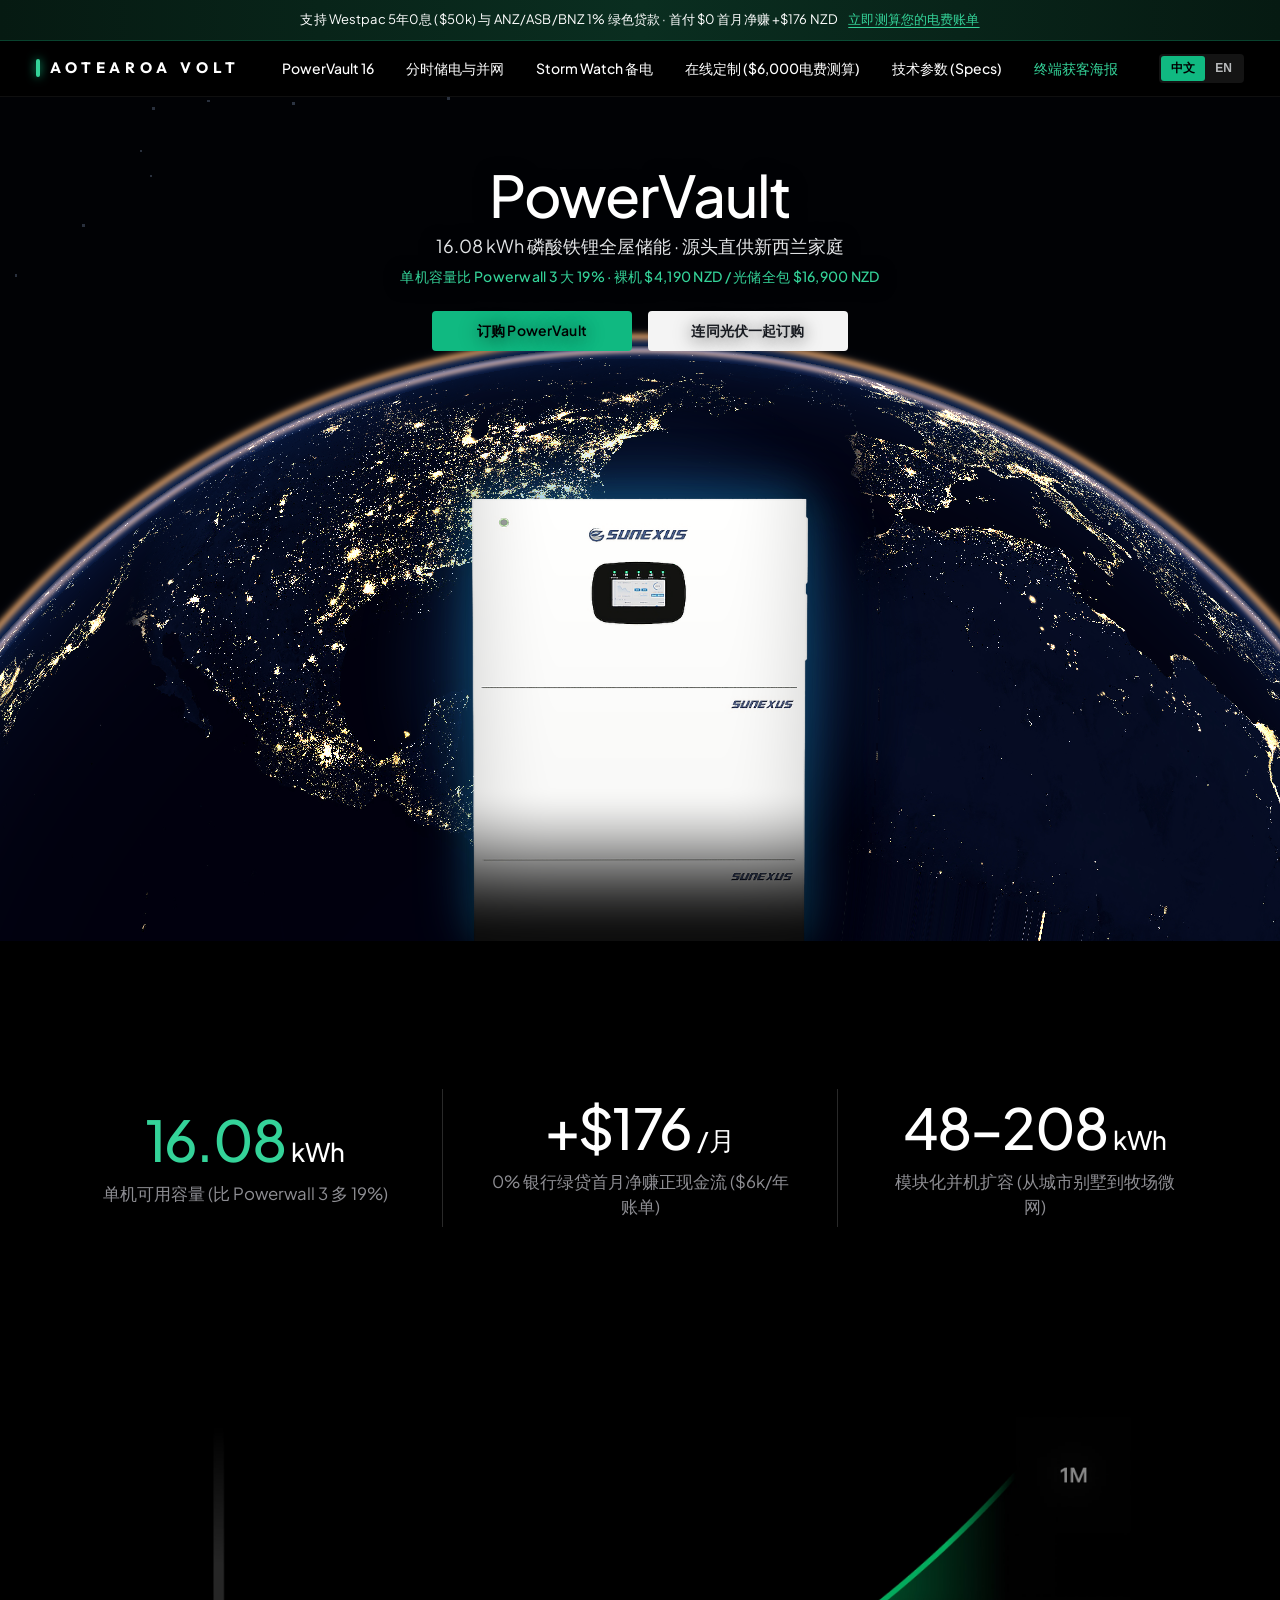
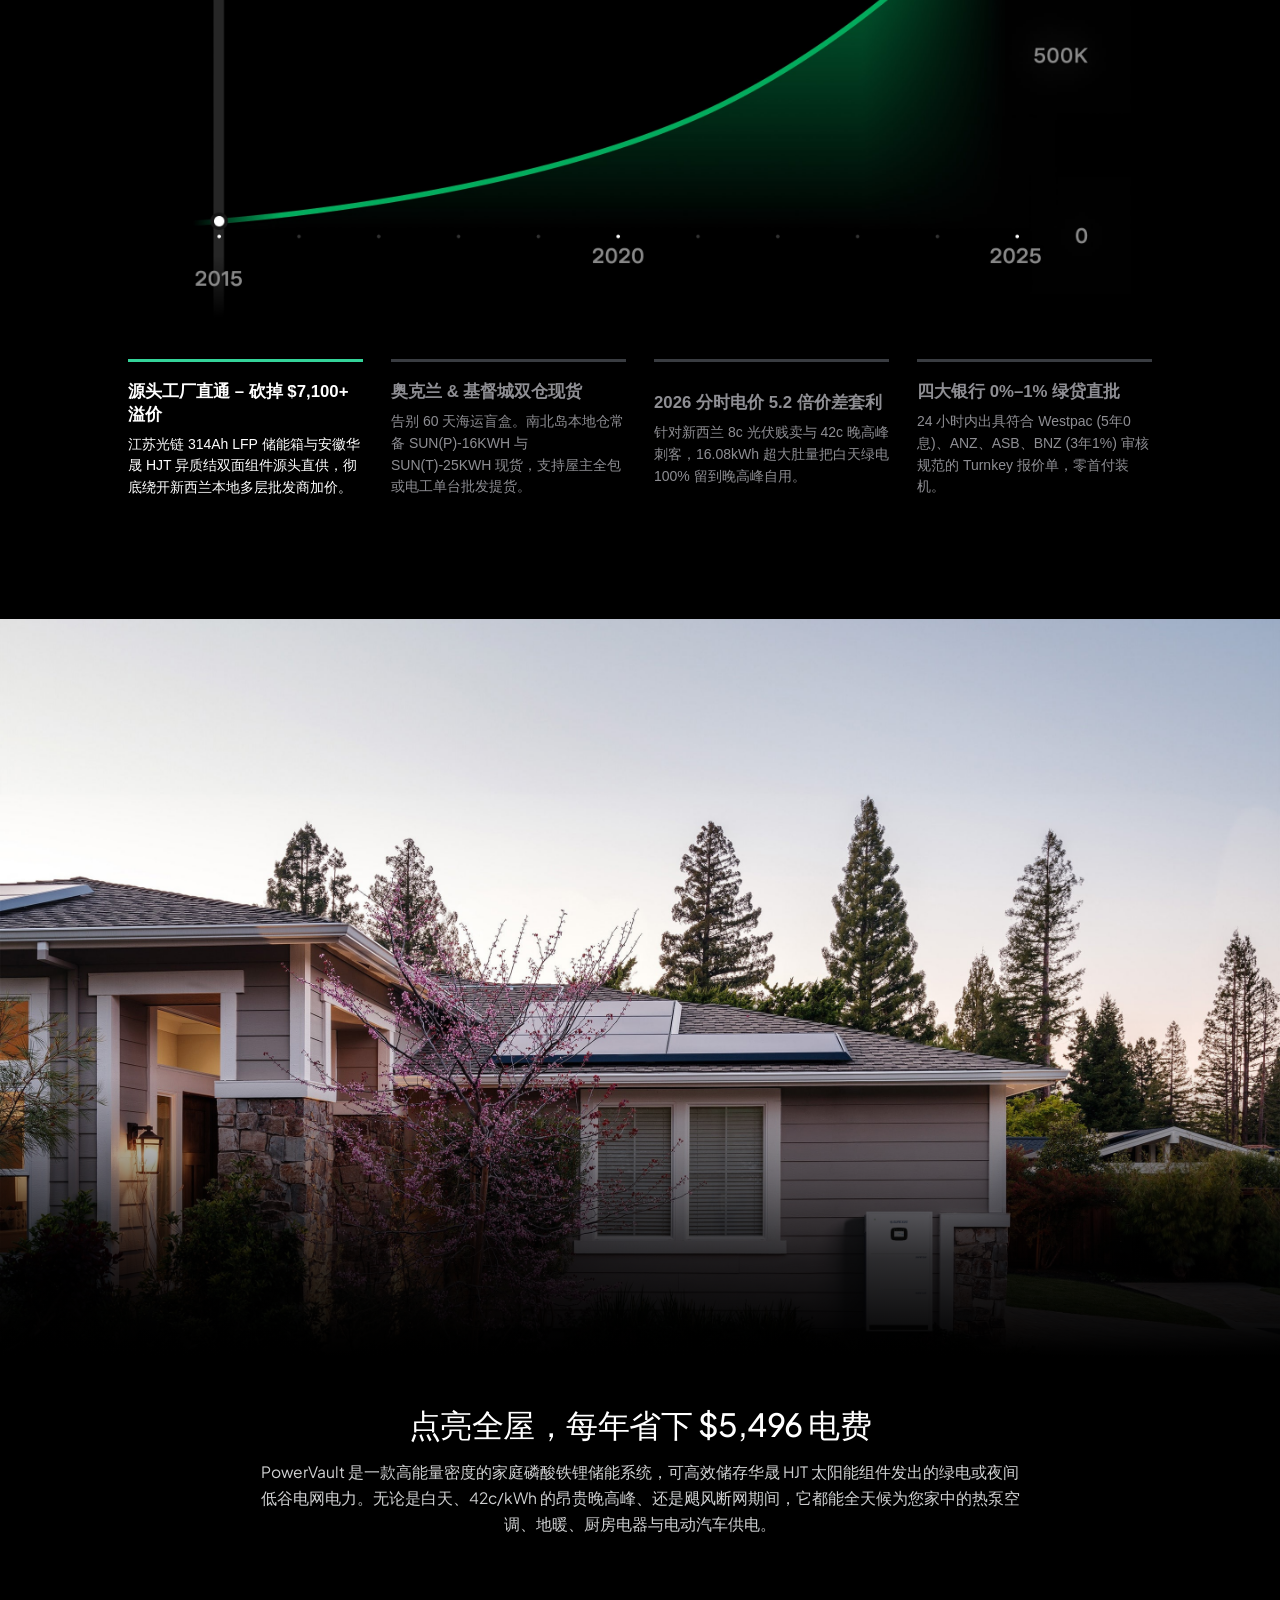
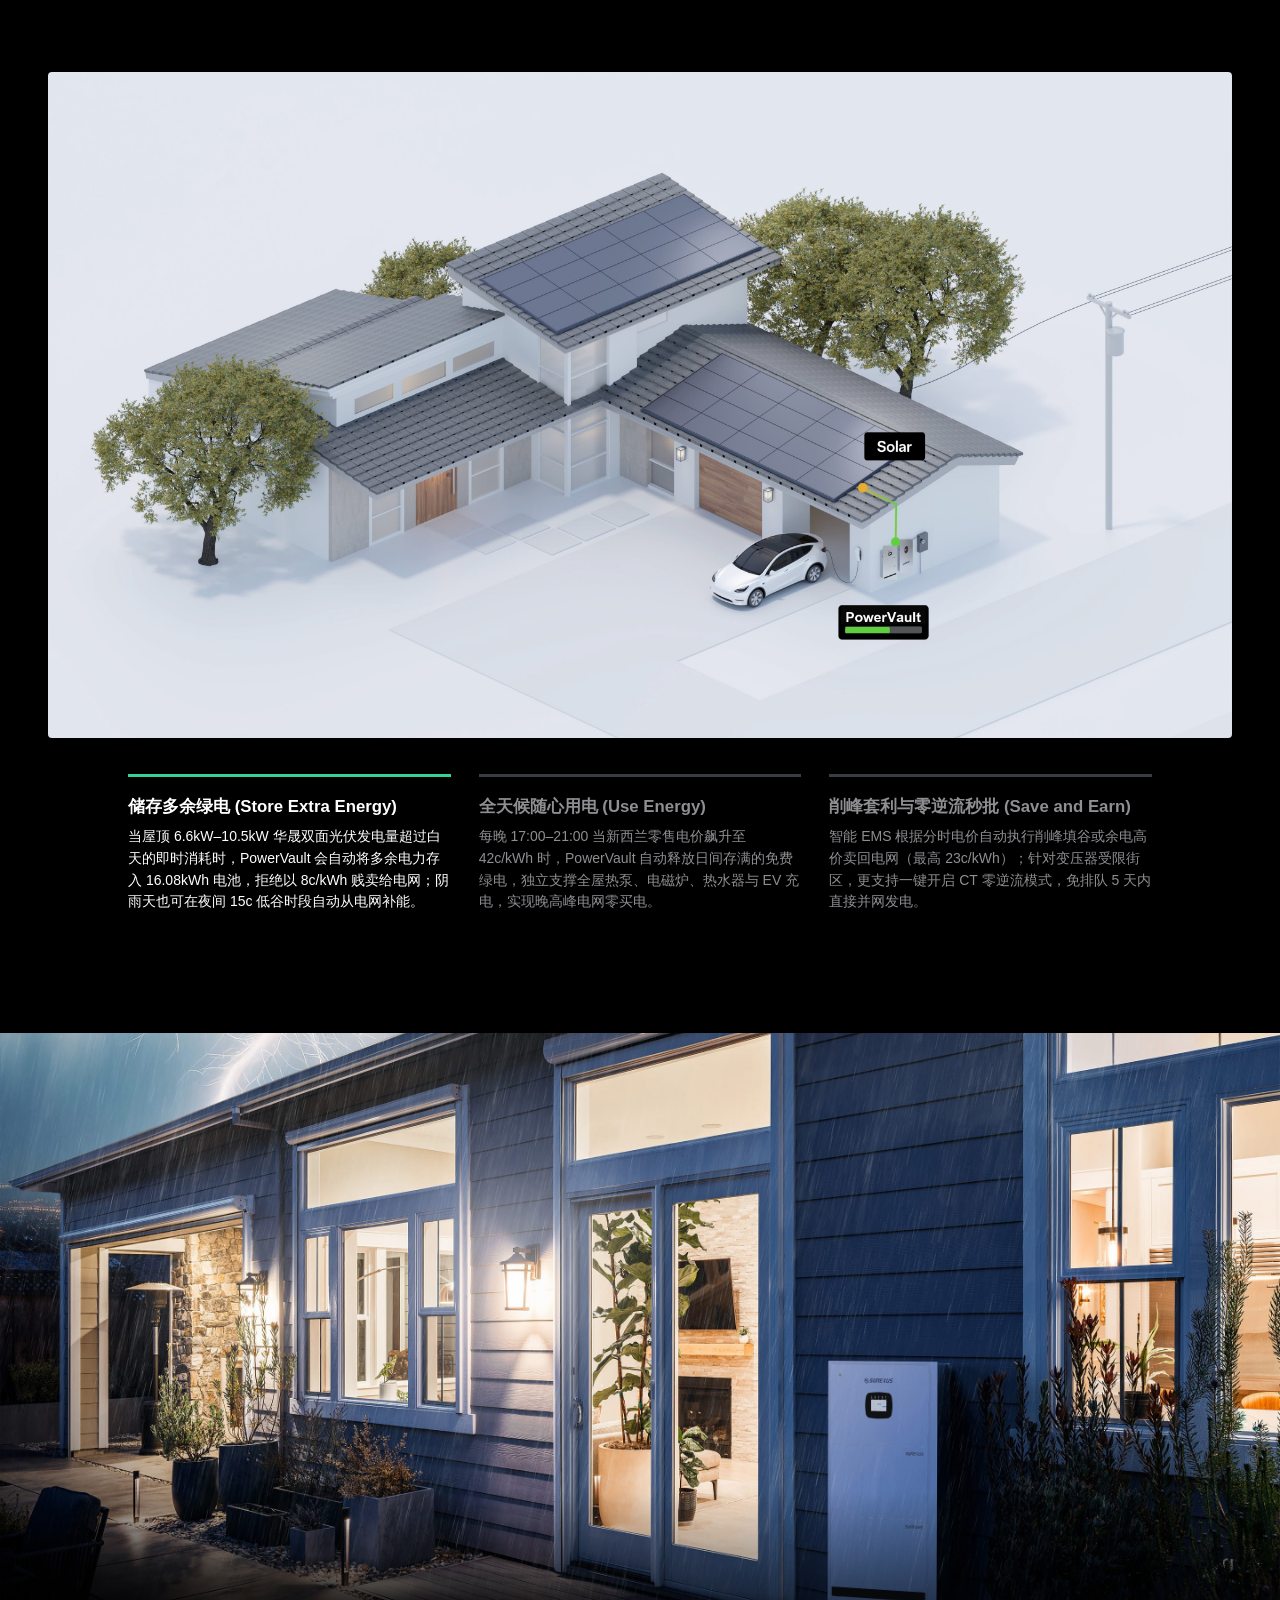
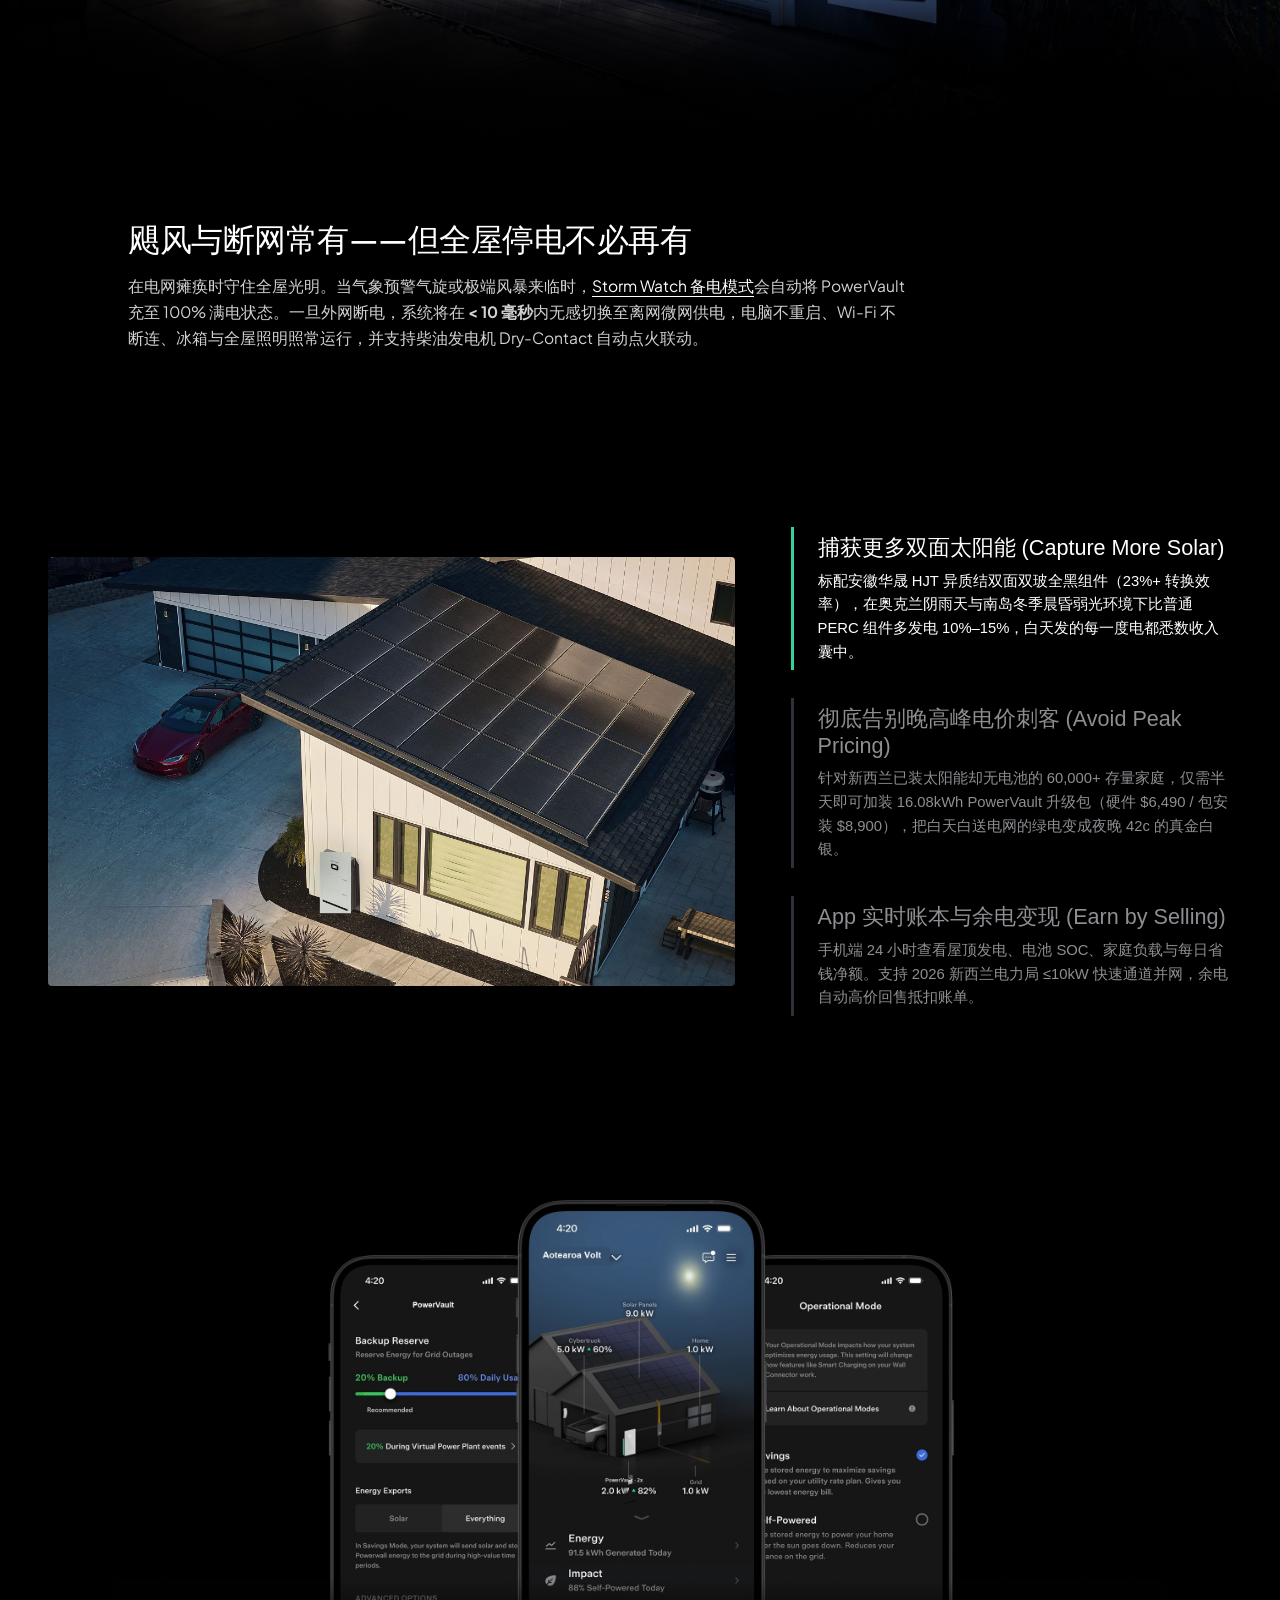
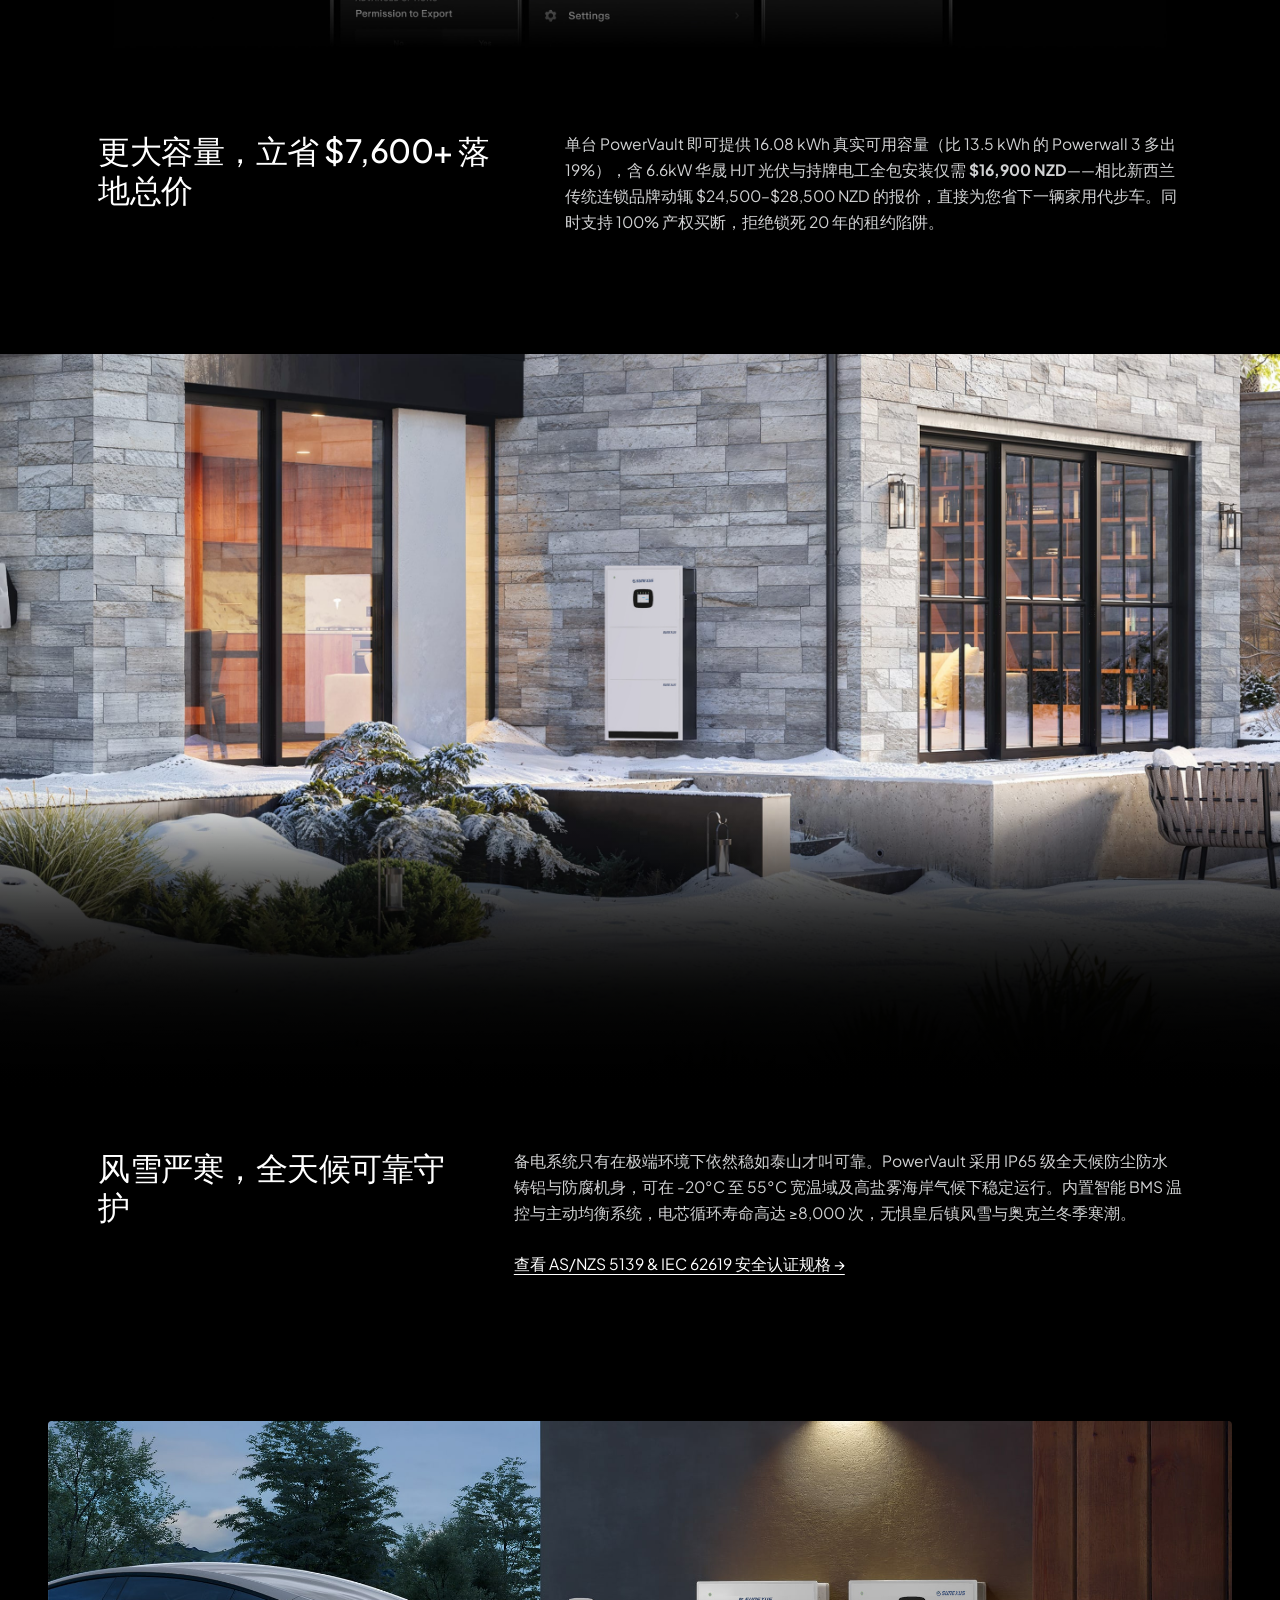
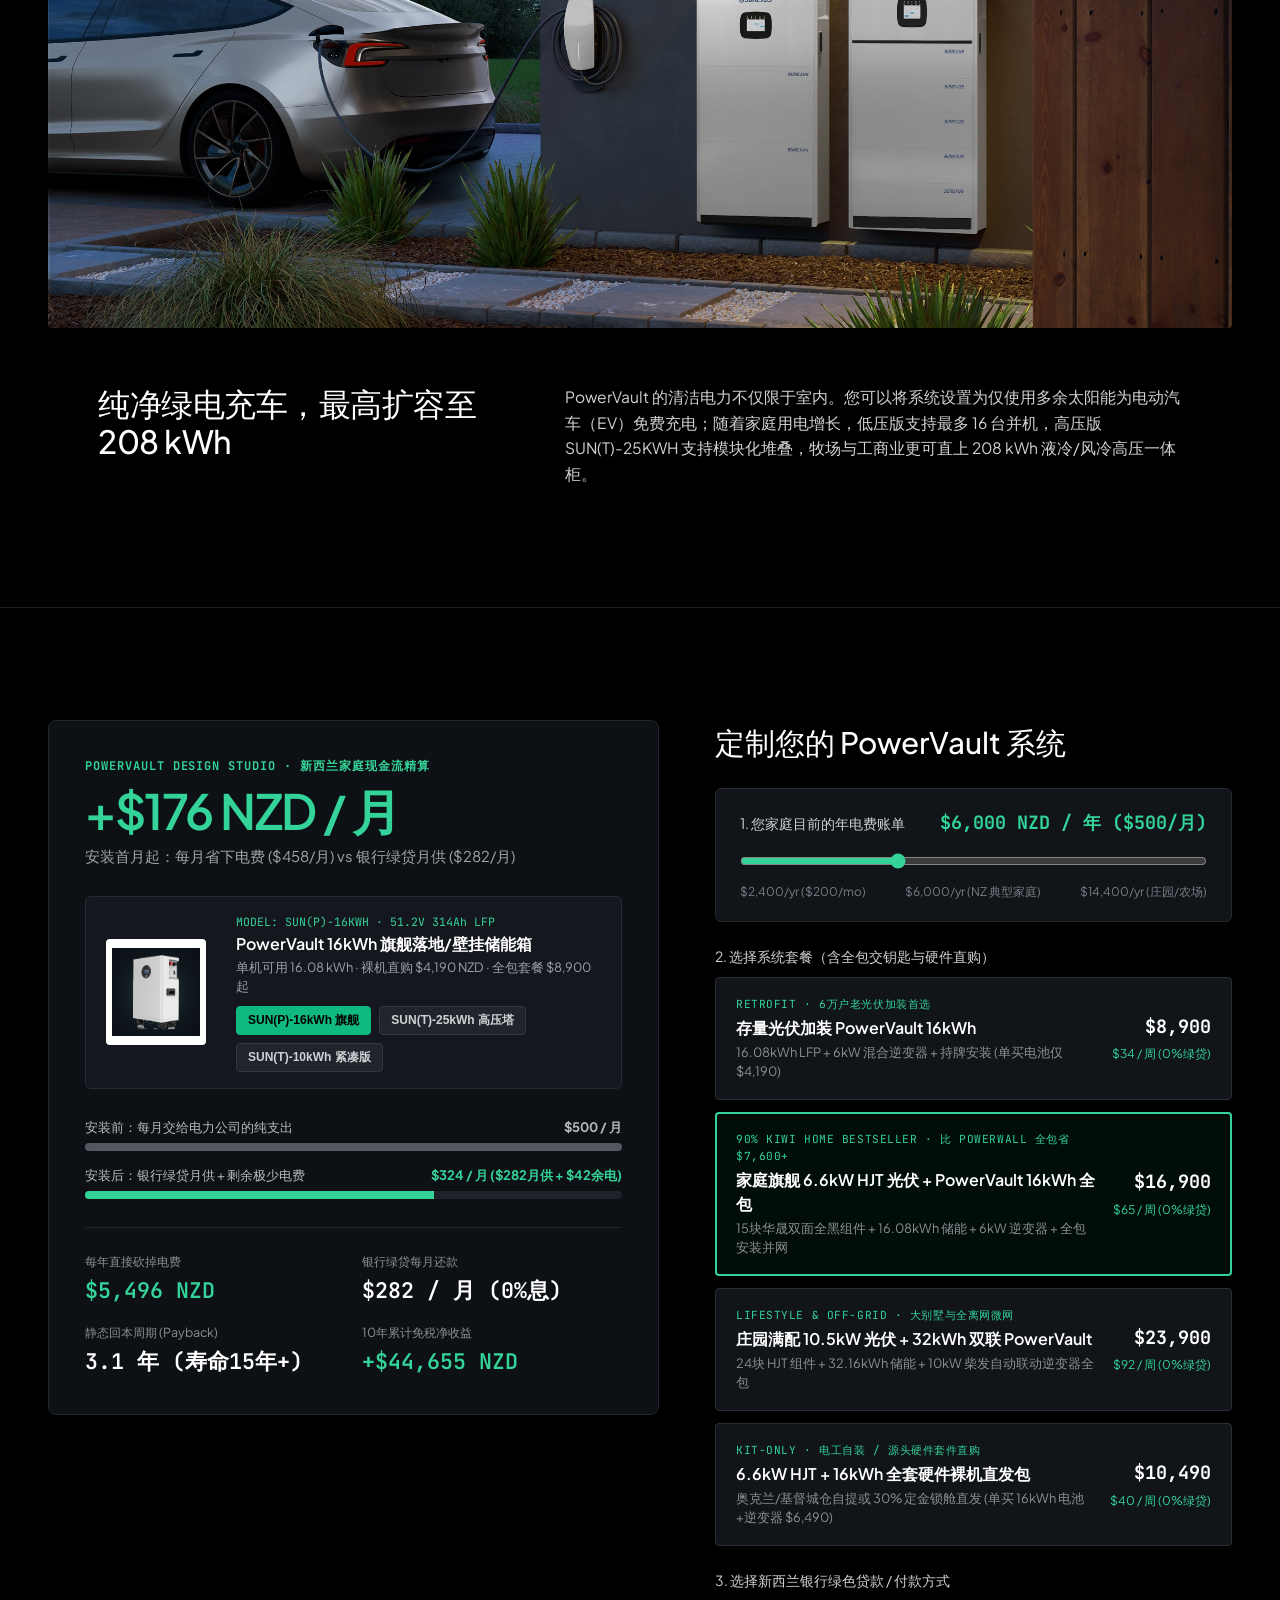
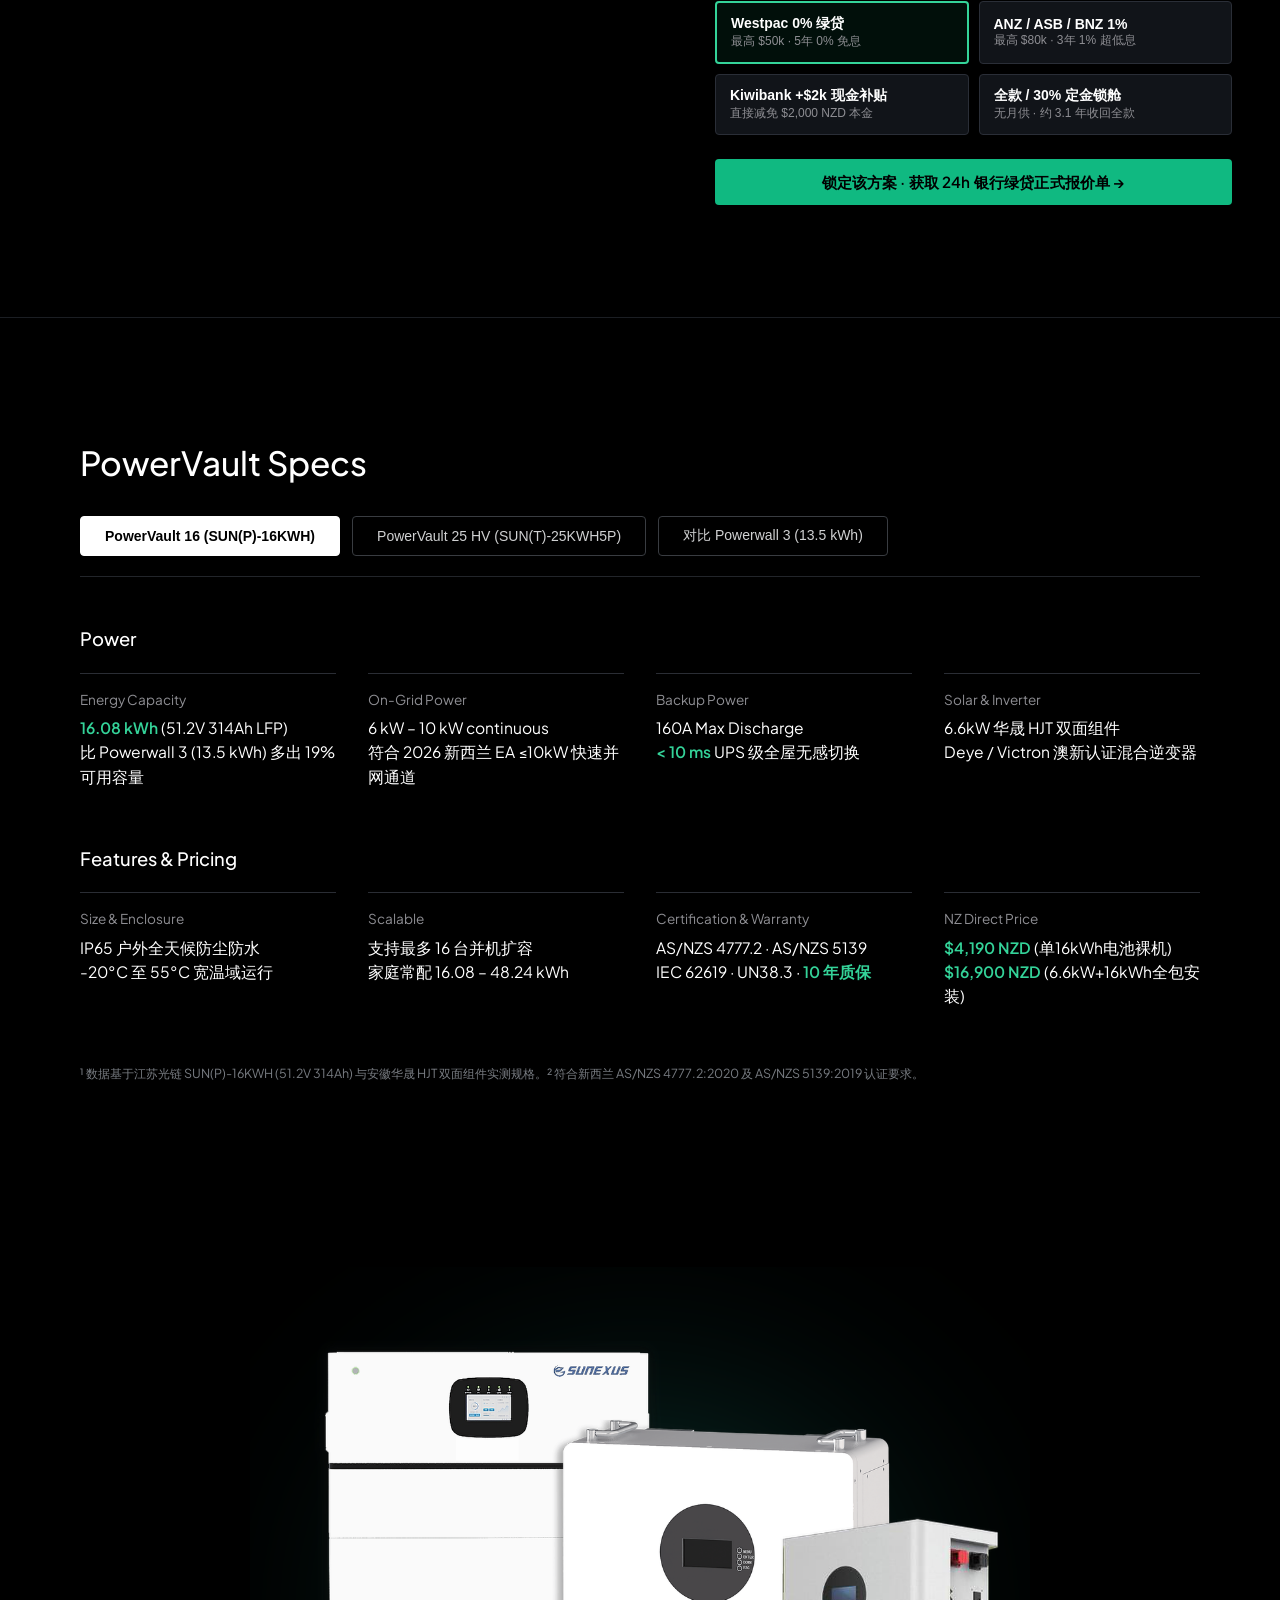
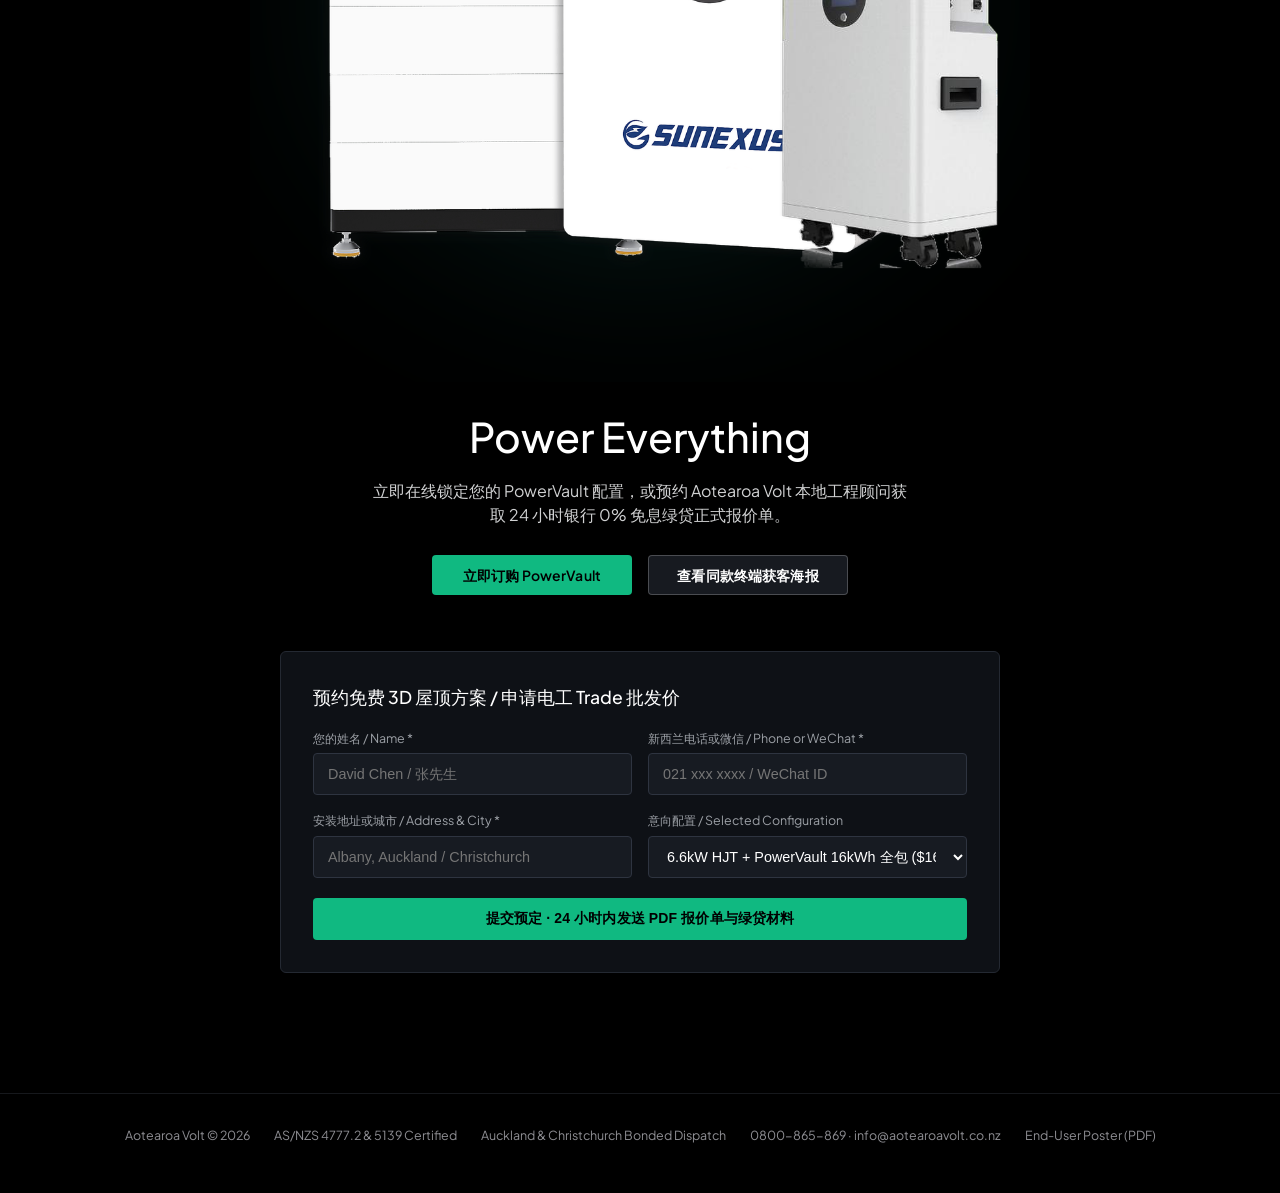
==== index.html @ 28b71e30 "Deploy Aotearoa Volt website & poster" ====
<!DOCTYPE html>
<html lang="zh-CN">
<head>
  <meta charset="UTF-8" />
  <meta name="viewport" content="width=device-width, initial-scale=1.0" />
  <title>PowerVault – Home Battery Storage | Aotearoa Volt</title>
  <link rel="preconnect" href="https://fonts.googleapis.com">
  <link rel="preconnect" href="https://fonts.gstatic.com" crossorigin>
  <link href="https://fonts.googleapis.com/css2?family=JetBrains+Mono:wght@500;700&family=Outfit:wght@500;600;700&family=Plus+Jakarta+Sans:wght@400;500;600;700&display=swap" rel="stylesheet">
  <link rel="stylesheet" href="styles.css?v=20261110_14k_native" />
  <style id="inline-tesla-v8">
:root {
  --bg-black: #000000;
  --bg-dark-elevated: #111317;
  --bg-dark-card: #171A20;
  --text-white: #FFFFFF;
  --text-secondary: #D0D1D2;
  --text-muted: #8E8E93;
  --emerald: #10B981;
  --emerald-bright: #34D399;
  --emerald-dark: #059669;
  --border-hairline: #22252A;
  --border-subtle: rgba(255, 255, 255, 0.14);
  --font-sans: "Universal Sans", "Plus Jakarta Sans", -apple-system, BlinkMacSystemFont, "Segoe UI", Roboto, "PingFang SC", "Hiragino Sans GB", "Microsoft YaHei", sans-serif;
  --font-display: "Outfit", "Plus Jakarta Sans", -apple-system, BlinkMacSystemFont, sans-serif;
  --font-mono: "JetBrains Mono", monospace;
}

*, *::before, *::after {
  box-sizing: border-box;
  margin: 0;
  padding: 0;
}

html {
  scroll-behavior: smooth;
  scroll-padding-top: 56px;
  background-color: #000000;
  color: #FFFFFF;
  font-family: var(--font-sans);
  font-size: 16px;
  -webkit-font-smoothing: antialiased;
  -moz-osx-font-smoothing: grayscale;
}

body {
  background-color: #000000;
  color: #FFFFFF;
  overflow-x: hidden;
  line-height: 1.5;
}

a {
  color: inherit;
  text-decoration: none;
}

/* =========================================================
   TOP TESLA ANNOUNCEMENT RIBBON (tds-banner)
   ========================================================= */
.tds-banner {
  background: linear-gradient(90deg, #061A12 0%, #0A2E20 50%, #061A12 100%);
  border-bottom: 1px solid rgba(16, 185, 129, 0.25);
  color: #FFFFFF;
  font-size: 0.8125rem;
  font-weight: 400;
  text-align: center;
  padding: 10px 20px;
  letter-spacing: 0.01em;
  position: relative;
  z-index: 1001;
}

.tds-banner a {
  color: var(--emerald-bright);
  text-decoration: underline;
  text-underline-offset: 3px;
  margin-left: 8px;
  font-weight: 500;
}

/* =========================================================
   TESLA TRANSPARENT / GLASS HEADER (tds-site-header)
   ========================================================= */
.tds-header {
  position: sticky;
  top: 0;
  left: 0;
  right: 0;
  height: 56px;
  z-index: 1000;
  background: rgba(0, 0, 0, 0.68);
  backdrop-filter: blur(16px);
  -webkit-backdrop-filter: blur(16px);
  border-bottom: 1px solid rgba(255, 255, 255, 0.06);
  transition: background 0.25s ease;
}

.tds-header-inner {
  max-width: 1440px;
  height: 100%;
  margin: 0 auto;
  padding: 0 36px;
  display: flex;
  align-items: center;
  justify-content: space-between;
}

.tds-wordmark {
  display: inline-flex;
  align-items: center;
  gap: 10px;
  font-family: var(--font-display);
  font-size: 0.95rem;
  font-weight: 700;
  letter-spacing: 0.32em;
  text-transform: uppercase;
  color: #FFFFFF;
  white-space: nowrap;
}

.tds-wordmark-led {
  width: 4px;
  height: 18px;
  border-radius: 2px;
  background: var(--emerald-bright);
  box-shadow: 0 0 10px var(--emerald);
  display: inline-block;
}

.tds-nav-center {
  display: flex;
  align-items: center;
  gap: 4px;
}

.tds-nav-center a {
  font-size: 0.875rem;
  font-weight: 500;
  color: #FFFFFF;
  padding: 6px 14px;
  border-radius: 4px;
  transition: background 0.2s ease, color 0.2s ease;
  white-space: nowrap;
}

.tds-nav-center a:hover {
  background: rgba(255, 255, 255, 0.1);
}

.tds-nav-center a.poster-link {
  color: var(--emerald-bright);
}

.tds-nav-right {
  display: flex;
  align-items: center;
  gap: 12px;
}

.tds-lang-switch {
  display: inline-flex;
  background: rgba(255, 255, 255, 0.08);
  border-radius: 4px;
  padding: 2px;
}

.tds-lang-btn {
  border: none;
  background: transparent;
  color: #B8BABC;
  font-size: 0.75rem;
  font-weight: 600;
  padding: 4px 10px;
  border-radius: 3px;
  cursor: pointer;
  transition: all 0.18s ease;
}

.tds-lang-btn.active {
  background: var(--emerald);
  color: #000000;
}

/* =========================================================
   TESLA BUTTONS (200px Rectangular 4px Radius)
   ========================================================= */
.tds-btn-group {
  display: inline-flex;
  align-items: center;
  justify-content: center;
  gap: 16px;
  flex-wrap: wrap;
}

.tds-btn {
  display: inline-flex;
  align-items: center;
  justify-content: center;
  min-width: 200px;
  height: 40px;
  padding: 0 24px;
  border-radius: 4px;
  font-size: 0.875rem;
  font-weight: 600;
  letter-spacing: 0.01em;
  cursor: pointer;
  transition: all 0.2s ease;
  border: none;
  text-align: center;
  white-space: nowrap;
}

.tds-btn--primary {
  background: var(--emerald);
  color: #000000;
}

.tds-btn--primary:hover {
  background: var(--emerald-bright);
}

.tds-btn--white {
  background: #F4F4F4;
  color: #171A20;
}

.tds-btn--white:hover {
  background: #FFFFFF;
}

.tds-btn--dark {
  background: #171A20;
  color: #FFFFFF;
  border: 1px solid rgba(255, 255, 255, 0.22);
}

.tds-btn--dark:hover {
  background: #22262E;
  border-color: rgba(255, 255, 255, 0.45);
}

/* =========================================================
   BLOCK 0: TESLA 100VH HERO WITH ANIMATED 3D BLUE PLANET
   ========================================================= */
.tcl-hero {
  position: relative;
  width: 100%;
  height: calc(100vh - 56px);
  min-height: 680px;
  max-height: 1080px;
  background: #020409 url('assets/tesla/01_hero_blue_planet_bg.jpg?v=20261110_14k_native') center bottom / cover no-repeat;
  overflow: hidden;
  display: flex;
  flex-direction: column;
  justify-content: space-between;
  align-items: center;
}

.tcl-planet-stage {
  position: absolute;
  inset: 0;
  width: 100%;
  height: 100%;
  z-index: 1;
  pointer-events: none;
  overflow: hidden;
}

/* CSS 3D Rotating Night Earth Dome (instant animation + fallback before/without WebGL) */
.tcl-planet-dome {
  position: absolute;
  left: 50%;
  top: 31%;
  width: min(142vw, 2400px);
  height: min(142vw, 2400px);
  transform: translateX(-50%);
  border-radius: 50%;
  overflow: hidden;
  box-shadow:
    0 -2px 8px rgba(205, 135, 60, 0.72),
    0 -12px 36px rgba(18, 58, 130, 0.55),
    0 -32px 80px rgba(10, 32, 75, 0.35),
    inset 0 16px 42px rgba(16, 52, 120, 0.62),
    inset 0 3px 10px rgba(205, 135, 60, 0.55);
}

.tcl-planet-spin-disc {
  position: absolute;
  top: -10%;
  left: -10%;
  width: 120%;
  height: 120%;
  background-image: url('assets/tesla/blue_planet_texture.jpg?v=20261110_8k_night');
  background-size: 160% 80%;
  background-position: 65% 28%;
  background-repeat: repeat;
  border-radius: 50%;
  will-change: background-position;
  animation: planetSurfaceDrift 95s linear infinite;
}

.tcl-planet-atmosphere {
  position: absolute;
  inset: 0;
  border-radius: 50%;
  background:
    radial-gradient(circle at 50% 38%,
      rgba(2, 5, 12, 0.0) 0%,
      rgba(4, 12, 28, 0.12) 64%,
      rgba(14, 46, 105, 0.42) 91%,
      rgba(185, 122, 52, 0.48) 98.8%,
      rgba(215, 145, 68, 0.78) 100%);
  pointer-events: none;
}

@keyframes planetSurfaceDrift {
  0% {
    background-position: 65% 28%;
  }
  100% {
    background-position: 225% 28%;
  }
}

.tcl-planet-canvas {
  position: absolute;
  inset: 0;
  width: 100%;
  height: 100%;
  display: block;
  z-index: 2;
}

/* Foreground Freestanding PowerVault Monolith */
.tcl-hero-monolith-wrap {
  position: absolute;
  left: 50%;
  bottom: 0;
  transform: translateX(-50%);
  height: min(53vh, 520px);
  min-height: 330px;
  z-index: 2;
  display: flex;
  align-items: flex-end;
  justify-content: center;
  pointer-events: none;
}

.tcl-monolith-aura {
  position: absolute;
  left: 50%;
  top: 42%;
  width: 128%;
  height: 110%;
  transform: translate(-50%, -50%);
  background: radial-gradient(ellipse at center,
    rgba(52, 211, 153, 0.24) 0%,
    rgba(45, 135, 235, 0.22) 38%,
    rgba(0, 0, 0, 0) 72%);
  filter: blur(18px);
  z-index: 1;
}

.tcl-hero-monolith {
  position: relative;
  z-index: 2;
  height: 100%;
  width: auto;
  object-fit: contain;
  object-position: center bottom;
  filter: drop-shadow(0 -8px 28px rgba(32, 118, 225, 0.32)) drop-shadow(0 0 18px rgba(16, 185, 129, 0.18));
}

.tcl-hero-top {
  position: relative;
  z-index: 3;
  text-align: center;
  padding: 68px 24px 20px;
  max-width: 860px;
  margin: 0 auto;
  text-shadow: 0 2px 18px rgba(0, 0, 0, 0.75);
}

.tcl-hero-title {
  font-size: clamp(2.75rem, 4.5vw, 4rem);
  line-height: 1.05;
  font-weight: 500;
  letter-spacing: -0.02em;
  color: #FFFFFF;
}

.tcl-hero-subtitle {
  font-size: clamp(1.05rem, 1.4vw, 1.25rem);
  font-weight: 400;
  color: #E2E4E6;
  margin-top: 8px;
}

.tcl-hero-sub2 {
  font-size: 0.875rem;
  color: var(--emerald-bright);
  margin-top: 6px;
  font-weight: 500;
  letter-spacing: 0.02em;
}

.tcl-hero-cta {
  margin-top: 24px;
}

/* =========================================================
   BLOCK 1: TESLA 3-BADGE GROUP ON PURE BLACK
   (paddingBlockStart: 168px, paddingBlockEnd: 168px, gap: 80px)
   ========================================================= */
.tcl-badge-section {
  background: #000000;
  padding: 148px 48px;
  display: flex;
  justify-content: center;
}

.tcl-badge-group {
  display: flex;
  align-items: stretch;
  justify-content: center;
  gap: 0;
  max-width: 1200px;
  width: 100%;
}

.tcl-badge-item {
  flex: 1;
  text-align: center;
  padding: 8px 48px;
  border-right: 1px solid rgba(255, 255, 255, 0.16);
  display: flex;
  flex-direction: column;
  justify-content: center;
  align-items: center;
}

.tcl-badge-item:last-child {
  border-right: none;
}

.tcl-badge-topline {
  display: flex;
  align-items: baseline;
  justify-content: center;
  gap: 6px;
  white-space: nowrap;
}

.tcl-badge-num {
  font-size: clamp(2.75rem, 4.4vw, 4rem);
  line-height: 1.1;
  font-weight: 500;
  letter-spacing: -0.03em;
  color: #FFFFFF;
}

.tcl-badge-num.emerald {
  color: var(--emerald-bright);
}

.tcl-badge-unit {
  font-size: clamp(1.35rem, 2vw, 1.75rem);
  font-weight: 500;
  color: #FFFFFF;
}

.tcl-badge-bottomline {
  margin-top: 10px;
  font-size: 1.05rem;
  font-weight: 400;
  color: var(--text-muted);
}

/* =========================================================
   BLOCK 2 & BLOCK 4: TESLA 21:9 MEDIA CAROUSEL + OVERBAR FLUID TABS
   ========================================================= */
.tcl-carousel-section {
  background: #000000;
  padding: 40px 0 120px;
}

.tcl-carousel-media-wrap {
  max-width: 1344px;
  margin: 0 auto;
  padding: 0 48px;
}

.tcl-carousel-stage {
  position: relative;
  width: 100%;
  aspect-ratio: 21 / 9;
  background: #000000;
  border-radius: 4px;
  overflow: hidden;
}

.tcl-carousel-stage.aspect-16-9 {
  aspect-ratio: 16 / 9;
}

.tcl-carousel-stage img,
.tcl-carousel-stage video {
  width: 100%;
  height: 100%;
  object-fit: cover;
  display: block;
}

/* Overbar Fluid 3-Col or 4-Col Navigation Tabs */
.tcl-overbar-tabs {
  max-width: 1120px;
  margin: 36px auto 0;
  padding: 0 48px;
  display: grid;
  grid-template-columns: repeat(4, 1fr);
  gap: 28px;
}

.tcl-overbar-tabs.cols-3 {
  grid-template-columns: repeat(3, 1fr);
}

.tcl-overbar-tab {
  background: transparent;
  border: none;
  border-top: 3px solid #393C41;
  padding-top: 18px;
  text-align: left;
  cursor: pointer;
  color: #8E8E93;
  transition: all 0.22s ease;
}

.tcl-overbar-tab:hover {
  border-top-color: #6E7278;
  color: #D0D1D2;
}

.tcl-overbar-tab.active {
  border-top-color: var(--emerald-bright);
  color: #FFFFFF;
}

.tcl-overbar-tab-title {
  display: block;
  font-size: 1.05rem;
  font-weight: 600;
  margin-bottom: 8px;
  color: inherit;
}

.tcl-overbar-tab.active .tcl-overbar-tab-title {
  color: #FFFFFF;
}

.tcl-overbar-tab-copy {
  font-size: 0.875rem;
  line-height: 1.55;
  color: inherit;
}

/* =========================================================
   BLOCK 3, 5, 8: FULL-BLEED PHOTO + BOTTOM SCRIM + HEADER GROUP
   ========================================================= */
.tcl-text-on-media {
  position: relative;
  width: 100%;
  background: #000000;
}

.tcl-full-bleed-media {
  position: relative;
  width: 100%;
  height: 82vh;
  min-height: 560px;
  max-height: 920px;
  overflow: hidden;
}

.tcl-full-bleed-media img {
  width: 100%;
  height: 100%;
  object-fit: cover;
  object-position: center;
  display: block;
}

/* Bottom gradient fade into pure #000000 exactly like Tesla */
.tcl-full-bleed-media::after {
  content: "";
  position: absolute;
  left: 0;
  right: 0;
  bottom: 0;
  height: 38%;
  background: linear-gradient(180deg, rgba(0,0,0,0) 0%, rgba(0,0,0,0.78) 65%, #000000 100%);
  pointer-events: none;
}

.tcl-header-group-center {
  max-width: 820px;
  margin: 0 auto;
  padding: 48px 24px 96px;
  text-align: center;
  background: #000000;
}

.tcl-header-group-left {
  max-width: 1120px;
  margin: 0 auto;
  padding: 48px 48px 112px;
  background: #000000;
}

/* Tesla 40-60 and 30-70 Split Header Layout */
.tcl-split-header {
  max-width: 1180px;
  margin: 0 auto;
  padding: 56px 48px 120px;
  display: grid;
  grid-template-columns: 4fr 6fr;
  gap: 56px;
  align-items: start;
}

.tcl-split-header.ratio-30-70 {
  grid-template-columns: 3.5fr 6.5fr;
}

.tcl-h2 {
  font-size: clamp(1.75rem, 2.5vw, 2.25rem);
  line-height: 1.2;
  font-weight: 500;
  letter-spacing: -0.015em;
  color: #FFFFFF;
}

.tcl-body-copy {
  font-size: 0.975rem;
  line-height: 1.65;
  color: #D0D1D2;
  font-weight: 400;
}

.tcl-header-group-center .tcl-h2 {
  margin-bottom: 16px;
}

.tcl-header-group-left .tcl-h2 {
  margin-bottom: 16px;
}

.tcl-header-group-left .tcl-body-copy {
  max-width: 780px;
}

.tds-inline-link {
  color: #FFFFFF;
  text-decoration: underline;
  text-underline-offset: 4px;
  transition: color 0.18s ease;
}

.tds-inline-link:hover {
  color: var(--emerald-bright);
}

/* =========================================================
   BLOCK 6: TESLA VERTICAL 3-SLIDE SPLIT SHOWCASE
   (Capture More Solar / Avoid Peak Pricing / Earn by Selling)
   ========================================================= */
.tcl-vertical-showcase {
  background: #000000;
  padding: 64px 48px 128px;
}

.tcl-vertical-inner {
  max-width: 1280px;
  margin: 0 auto;
  display: grid;
  grid-template-columns: 7fr 4.5fr;
  gap: 56px;
  align-items: center;
}

.tcl-vertical-media {
  width: 100%;
  aspect-ratio: 16 / 10;
  border-radius: 4px;
  overflow: hidden;
  background: #0B0D10;
}

.tcl-vertical-media img {
  width: 100%;
  height: 100%;
  object-fit: cover;
  display: block;
}

.tcl-vertical-tabs {
  display: flex;
  flex-direction: column;
  gap: 28px;
}

.tcl-v-tab {
  background: transparent;
  border: none;
  border-left: 3px solid #2E3136;
  padding: 6px 0 6px 24px;
  text-align: left;
  cursor: pointer;
  color: #8E8E93;
  transition: all 0.22s ease;
}

.tcl-v-tab:hover {
  border-left-color: #6E7278;
  color: #D0D1D2;
}

.tcl-v-tab.active {
  border-left-color: var(--emerald-bright);
  color: #FFFFFF;
}

.tcl-v-tab h3 {
  font-size: 1.35rem;
  font-weight: 500;
  margin-bottom: 8px;
  color: inherit;
}

.tcl-v-tab p {
  font-size: 0.925rem;
  line-height: 1.6;
  color: inherit;
}

/* =========================================================
   BLOCK 7 & BLOCK 9: CONSTRAINED GALLERY MEDIA
   ========================================================= */
.tcl-gallery-section {
  background: #000000;
  padding-top: 24px;
}

.tcl-gallery-media {
  max-width: 1344px;
  margin: 0 auto;
  padding: 0 48px;
}

.tcl-gallery-media img {
  width: 100%;
  height: auto;
  border-radius: 4px;
  display: block;
}

/* =========================================================
   TESLA DESIGN STUDIO CONFIGURATOR (/powerwall/design Dark UI)
   ========================================================= */
.tcl-design-studio {
  background: #000000;
  border-top: 1px solid #1B1E23;
  border-bottom: 1px solid #1B1E23;
  padding: 112px 48px;
}

.tcl-studio-container {
  max-width: 1280px;
  margin: 0 auto;
  display: grid;
  grid-template-columns: 6.5fr 5.5fr;
  gap: 56px;
  align-items: start;
}

.tcl-studio-preview {
  position: sticky;
  top: 84px;
  background: #0D1014;
  border: 1px solid #22262C;
  border-radius: 8px;
  padding: 36px;
}

.tcl-studio-eyebrow {
  font-family: var(--font-mono);
  font-size: 0.75rem;
  font-weight: 700;
  letter-spacing: 0.08em;
  text-transform: uppercase;
  color: var(--emerald-bright);
  margin-bottom: 10px;
}

.tcl-studio-cashflow {
  font-size: clamp(2.5rem, 3.8vw, 3.4rem);
  font-weight: 600;
  letter-spacing: -0.03em;
  color: var(--emerald-bright);
  line-height: 1.08;
}

.tcl-studio-sub {
  font-size: 0.925rem;
  color: #A0A4A8;
  margin-top: 8px;
  margin-bottom: 28px;
}

/* Real Hardware Product Switcher inside Studio */
.tcl-hw-showcase {
  display: grid;
  grid-template-columns: 110px 1fr;
  gap: 20px;
  align-items: center;
  background: #14181E;
  border: 1px solid #262B33;
  border-radius: 6px;
  padding: 16px 20px;
  margin-bottom: 28px;
}

.tcl-hw-showcase img {
  width: 100px;
  height: 106px;
  object-fit: contain;
  background: #FFFFFF;
  border-radius: 4px;
  padding: 6px;
}

.tcl-hw-tabs {
  display: flex;
  gap: 8px;
  margin-top: 10px;
  flex-wrap: wrap;
}

.tcl-hw-pill {
  background: #1F242D;
  border: 1px solid #323842;
  color: #D0D1D2;
  font-size: 0.75rem;
  font-weight: 600;
  padding: 5px 11px;
  border-radius: 4px;
  cursor: pointer;
}

.tcl-hw-pill.active {
  background: var(--emerald);
  border-color: var(--emerald);
  color: #000000;
}

.tcl-bars-box {
  display: flex;
  flex-direction: column;
  gap: 14px;
  margin-bottom: 28px;
}

.tcl-bar-label {
  display: flex;
  justify-content: space-between;
  font-size: 0.82rem;
  color: #B8BABC;
  margin-bottom: 6px;
}

.tcl-bar-track {
  height: 8px;
  background: #1E2229;
  border-radius: 4px;
  overflow: hidden;
}

.tcl-bar-fill-old {
  height: 100%;
  width: 100%;
  background: #525760;
}

.tcl-bar-fill-new {
  height: 100%;
  width: 64%;
  background: var(--emerald-bright);
  transition: width 0.3s ease;
}

.tcl-kpi-grid {
  display: grid;
  grid-template-columns: repeat(2, 1fr);
  gap: 16px;
  border-top: 1px solid #22262C;
  padding-top: 24px;
}

.tcl-kpi-cell span {
  display: block;
  font-size: 0.78rem;
  color: #8E8E93;
  margin-bottom: 4px;
}

.tcl-kpi-cell strong {
  font-family: var(--font-mono);
  font-size: 1.35rem;
  font-weight: 600;
  color: #FFFFFF;
}

.tcl-kpi-cell strong.emerald {
  color: var(--emerald-bright);
}

/* Studio Right Column Controls */
.tcl-studio-controls {
  display: flex;
  flex-direction: column;
  gap: 24px;
}

.tcl-studio-heading {
  font-size: 1.85rem;
  font-weight: 500;
  color: #FFFFFF;
}

.tcl-control-box {
  background: #111419;
  border: 1px solid #252930;
  border-radius: 6px;
  padding: 20px 24px;
}

.tcl-slider-top {
  display: flex;
  justify-content: space-between;
  align-items: baseline;
  margin-bottom: 14px;
}

.tcl-slider-top span {
  font-size: 0.9rem;
  color: #D0D1D2;
}

.tcl-slider-top strong {
  font-family: var(--font-mono);
  font-size: 1.15rem;
  color: var(--emerald-bright);
}

input[type="range"].tcl-range {
  width: 100%;
  accent-color: var(--emerald-bright);
  cursor: pointer;
}

.tcl-range-marks {
  display: flex;
  justify-content: space-between;
  font-size: 0.75rem;
  color: #787C82;
  margin-top: 8px;
}

.tcl-option-stack {
  display: flex;
  flex-direction: column;
  gap: 12px;
}

.tcl-option-card {
  background: #111419;
  border: 1px solid #2A2E37;
  border-radius: 4px;
  padding: 18px 20px;
  display: flex;
  justify-content: space-between;
  align-items: center;
  cursor: pointer;
  transition: all 0.18s ease;
}

.tcl-option-card:hover {
  border-color: #525866;
}

.tcl-option-card.active {
  border: 2px solid var(--emerald-bright);
  background: rgba(16, 185, 129, 0.07);
  padding: 17px 19px;
}

.tcl-opt-badge {
  font-family: var(--font-mono);
  font-size: 0.7rem;
  color: var(--emerald-bright);
  text-transform: uppercase;
  letter-spacing: 0.05em;
  display: block;
  margin-bottom: 3px;
}

.tcl-opt-title {
  font-size: 1rem;
  font-weight: 600;
  color: #FFFFFF;
}

.tcl-opt-desc {
  font-size: 0.8rem;
  color: #8E8E93;
  margin-top: 3px;
}

.tcl-opt-price {
  text-align: right;
  white-space: nowrap;
  margin-left: 16px;
}

.tcl-opt-price strong {
  display: block;
  font-family: var(--font-mono);
  font-size: 1.15rem;
  color: #FFFFFF;
}

.tcl-opt-price span {
  font-size: 0.75rem;
  color: var(--emerald-bright);
}

.tcl-loan-grid {
  display: grid;
  grid-template-columns: repeat(2, 1fr);
  gap: 10px;
}

.tcl-loan-btn {
  background: #111419;
  border: 1px solid #2A2E37;
  border-radius: 4px;
  padding: 12px 14px;
  text-align: left;
  cursor: pointer;
  color: #D0D1D2;
  transition: all 0.18s ease;
}

.tcl-loan-btn.active {
  border: 2px solid var(--emerald-bright);
  background: rgba(16, 185, 129, 0.08);
  color: #FFFFFF;
}

.tcl-loan-btn strong {
  display: block;
  font-size: 0.875rem;
  color: #FFFFFF;
}

.tcl-loan-btn span {
  font-size: 0.75rem;
  color: #8E8E93;
}

/* =========================================================
   BLOCK 10: TESLA SPECS TABLE (dx-specs-table on #000000)
   ========================================================= */
.tcl-specs-section {
  background: #000000;
  padding: 120px 48px;
}

.tcl-specs-inner {
  max-width: 1120px;
  margin: 0 auto;
}

.tcl-specs-header {
  font-size: clamp(1.85rem, 2.6vw, 2.35rem);
  font-weight: 500;
  color: #FFFFFF;
  margin-bottom: 28px;
}

.tcl-specs-tabs {
  display: flex;
  gap: 12px;
  border-bottom: 1px solid #22252A;
  padding-bottom: 20px;
  margin-bottom: 48px;
  flex-wrap: wrap;
}

.tcl-spec-tab {
  background: transparent;
  border: 1px solid #393C41;
  color: #D0D1D2;
  height: 40px;
  padding: 0 24px;
  border-radius: 4px;
  font-size: 0.875rem;
  font-weight: 500;
  cursor: pointer;
  transition: all 0.18s ease;
}

.tcl-spec-tab.active {
  background: #FFFFFF;
  border-color: #FFFFFF;
  color: #000000;
  font-weight: 600;
}

.tcl-spec-category {
  margin-bottom: 56px;
}

.tcl-spec-cat-title {
  font-size: 1.15rem;
  font-weight: 500;
  color: #FFFFFF;
  margin-bottom: 20px;
}

.tcl-spec-grid {
  display: grid;
  grid-template-columns: repeat(4, 1fr);
  gap: 32px;
}

.tcl-spec-cell {
  border-top: 1px solid #2A2D34;
  padding-top: 16px;
}

.tcl-spec-label {
  font-size: 0.85rem;
  color: #8E8E93;
  margin-bottom: 6px;
}

.tcl-spec-val {
  font-size: 0.975rem;
  line-height: 1.55;
  color: #FFFFFF;
  font-weight: 400;
}

.tcl-spec-val strong {
  color: var(--emerald-bright);
  font-weight: 600;
}

.tcl-specs-footnote {
  font-size: 0.78rem;
  color: #787C82;
  margin-top: 24px;
}

/* =========================================================
   BLOCK 11: TESLA ORDER SHOWCASE (Power Everything on #000000)
   ========================================================= */
.tcl-order-showcase {
  background: #000000;
  padding: 64px 24px 120px;
  text-align: center;
}

.tcl-order-showcase-img {
  max-width: 780px;
  width: 100%;
  height: auto;
  margin: 0 auto 24px;
  display: block;
}

.tcl-order-showcase h2 {
  font-size: clamp(2rem, 3.2vw, 2.75rem);
  font-weight: 500;
  color: #FFFFFF;
  margin-bottom: 12px;
}

.tcl-order-showcase p {
  font-size: 1rem;
  color: #D0D1D2;
  max-width: 540px;
  margin: 0 auto 28px;
}

/* Modal / Inline Order Drawer */
.tcl-lead-drawer {
  max-width: 720px;
  margin: 56px auto 0;
  background: #0E1116;
  border: 1px solid #242932;
  border-radius: 6px;
  padding: 32px;
  text-align: left;
}

.tcl-lead-grid {
  display: grid;
  grid-template-columns: repeat(2, 1fr);
  gap: 16px;
  margin-top: 18px;
}

.tcl-input-group label {
  display: block;
  font-size: 0.78rem;
  color: #9CA0A6;
  margin-bottom: 6px;
}

.tcl-input-group input,
.tcl-input-group select {
  width: 100%;
  height: 42px;
  background: #171B22;
  border: 1px solid #2E3440;
  border-radius: 4px;
  padding: 0 14px;
  color: #FFFFFF;
  font-size: 0.9rem;
}

.tcl-input-group input:focus,
.tcl-input-group select:focus {
  outline: none;
  border-color: var(--emerald-bright);
}

/* =========================================================
   TESLA MINIMALIST HORIZONTAL FOOTER (tds-footer)
   ========================================================= */
.tds-footer {
  background: #000000;
  padding: 32px 24px 48px;
  border-top: 1px solid #16181C;
  text-align: center;
}

.tds-footer-links {
  display: flex;
  justify-content: center;
  align-items: center;
  gap: 24px;
  flex-wrap: wrap;
  list-style: none;
  font-size: 0.78rem;
  color: #8E8E93;
}

.tds-footer-links a:hover {
  color: #FFFFFF;
}

.toast-banner {
  position: fixed;
  bottom: 28px;
  right: 28px;
  background: var(--emerald);
  color: #000000;
  font-weight: 600;
  padding: 14px 24px;
  border-radius: 4px;
  box-shadow: 0 16px 36px rgba(0, 0, 0, 0.6);
  z-index: 2000;
  display: none;
}

@media (max-width: 980px) {
  .tds-nav-center {
    display: none;
  }
  .tcl-badge-group {
    flex-direction: column;
    gap: 40px;
  }
  .tcl-badge-item {
    border-right: none;
    border-bottom: 1px solid rgba(255, 255, 255, 0.14);
    padding-bottom: 32px;
  }
  .tcl-overbar-tabs,
  .tcl-overbar-tabs.cols-3,
  .tcl-split-header,
  .tcl-split-header.ratio-30-70,
  .tcl-vertical-inner,
  .tcl-studio-container,
  .tcl-spec-grid {
    grid-template-columns: 1fr;
  }
  .tcl-studio-preview {
    position: static;
  }
}

  </style>
</head>
<body>

  <!-- SECTION 0: TESLA TOP PROMO RIBBON (tcl-banner) -->
  <div class="tds-banner">
    <span data-i18n="banner_text">支持 Westpac 5年0息 ($50k) 与 ANZ/ASB/BNZ 1% 绿色贷款 · 首付 $0 首月净赚 +$176 NZD</span>
    <a href="#design-studio" data-i18n="banner_cta">立即测算您的电费账单</a>
  </div>

  <!-- TESLA TRANSPARENT STICKY HEADER (tds-site-header) -->
  <header class="tds-header">
    <div class="tds-header-inner">
      <a href="#" class="tds-wordmark">
        <span class="tds-wordmark-led"></span>
        <span>AOTEAROA VOLT</span>
      </a>

      <nav class="tds-nav-center">
        <a href="#power-home" data-i18n="nav_1">PowerVault 16</a>
        <a href="#energy-flow" data-i18n="nav_2">分时储电与并网</a>
        <a href="#storm-watch" data-i18n="nav_3">Storm Watch 备电</a>
        <a href="#design-studio" data-i18n="nav_4">在线定制 ($6,000电费测算)</a>
        <a href="#specs" data-i18n="nav_5">技术参数 (Specs)</a>
        <a href="poster.html?v=20261109_v5" class="poster-link" data-i18n="nav_poster">终端获客海报</a>
      </nav>

      <div class="tds-nav-right">
        <div class="tds-lang-switch" role="group" aria-label="Language Switch">
          <button type="button" class="tds-lang-btn active" id="btn-lang-zh" onclick="setLanguage('zh')">中文</button>
          <button type="button" class="tds-lang-btn" id="btn-lang-en" onclick="setLanguage('en')">EN</button>
        </div>
      </div>
    </div>
  </header>

  <main>
    <!-- =========================================================
         BLOCK 0: TESLA 100VH FULL-VIEWPORT HERO (ROTATING 3D BLUE PLANET)
         ========================================================= -->
    <section class="tcl-hero">
      <!-- Layer 1: Slowly Rotating 3D Blue Planet Background (WebGL 3D Sphere + CSS Orbital Fallback) -->
      <div class="tcl-planet-stage" aria-hidden="true">
        <div class="tcl-planet-dome">
          <div class="tcl-planet-spin-disc"></div>
          <div class="tcl-planet-atmosphere"></div>
        </div>
        <canvas id="hero-planet-canvas" class="tcl-planet-canvas"></canvas>
      </div>

      <!-- Layer 2: Freestanding White PowerVault Monolith with Emerald LED -->
      <div class="tcl-hero-monolith-wrap">
        <div class="tcl-monolith-aura"></div>
        <img src="assets/tesla/powervault_monolith_cutout.png?v=20261110_real_sunexus" alt="PowerVault 16kWh Home Battery" class="tcl-hero-monolith" />
      </div>

      <!-- Layer 3: Top Title, Subtitle & Dual CTA Buttons -->
      <div class="tcl-hero-top">
        <h1 class="tcl-hero-title" data-i18n="hero_h1">PowerVault</h1>
        <p class="tcl-hero-subtitle" data-i18n="hero_sub">16.08 kWh 磷酸铁锂全屋储能 · 源头直供新西兰家庭</p>
        <p class="tcl-hero-sub2" data-i18n="hero_sub2">单机容量比 Powerwall 3 大 19% · 裸机 $4,190 NZD / 光储全包 $16,900 NZD</p>

        <div class="tds-btn-group tcl-hero-cta">
          <a href="#design-studio" class="tds-btn tds-btn--primary" data-i18n="hero_btn1">订购 PowerVault</a>
          <a href="#design-studio" class="tds-btn tds-btn--white" data-i18n="hero_btn2">连同光伏一起订购</a>
        </div>
      </div>

      <div></div>
    </section>

    <!-- =========================================================
         BLOCK 1: TESLA 3-BADGE GROUP ON PURE BLACK (#000000)
         ========================================================= -->
    <section class="tcl-badge-section">
      <div class="tcl-badge-group">
        <div class="tcl-badge-item">
          <div class="tcl-badge-topline">
            <span class="tcl-badge-num emerald">16.08</span>
            <span class="tcl-badge-unit">kWh</span>
          </div>
          <div class="tcl-badge-bottomline" data-i18n="badge_1_label">单机可用容量 (比 Powerwall 3 多 19%)</div>
        </div>

        <div class="tcl-badge-item">
          <div class="tcl-badge-topline">
            <span class="tcl-badge-num">+$176</span>
            <span class="tcl-badge-unit" data-i18n="badge_2_unit">/月</span>
          </div>
          <div class="tcl-badge-bottomline" data-i18n="badge_2_label">0% 银行绿贷首月净赚正现金流 ($6k/年账单)</div>
        </div>

        <div class="tcl-badge-item">
          <div class="tcl-badge-topline">
            <span class="tcl-badge-num">48–208</span>
            <span class="tcl-badge-unit">kWh</span>
          </div>
          <div class="tcl-badge-bottomline" data-i18n="badge_3_label">模块化并机扩容 (从城市别墅到牧场微网)</div>
        </div>
      </div>
    </section>

    <!-- =========================================================
         BLOCK 2: TESLA 21:9 EMERALD CURVE + 4-COL OVERBAR TABS
         ========================================================= -->
    <section class="tcl-carousel-section">
      <div class="tcl-carousel-media-wrap">
        <div class="tcl-carousel-stage">
          <img id="fleet-curve-img" src="assets/tesla/02_slide1.png" alt="PowerVault Growth & Cost Advantage Curve" />
        </div>
      </div>

      <div class="tcl-overbar-tabs">
        <button type="button" class="tcl-overbar-tab active" onclick="switchCurveSlide(0, this)">
          <span class="tcl-overbar-tab-title" data-i18n="c1_t1">源头工厂直通 – 砍掉 $7,100+ 溢价</span>
          <p class="tcl-overbar-tab-copy" data-i18n="c1_d1">江苏光链 314Ah LFP 储能箱与安徽华晟 HJT 异质结双面组件源头直供，彻底绕开新西兰本地多层批发商加价。</p>
        </button>

        <button type="button" class="tcl-overbar-tab" onclick="switchCurveSlide(1, this)">
          <span class="tcl-overbar-tab-title" data-i18n="c1_t2">奥克兰 & 基督城双仓现货</span>
          <p class="tcl-overbar-tab-copy" data-i18n="c1_d2">告别 60 天海运盲盒。南北岛本地仓常备 SUN(P)-16KWH 与 SUN(T)-25KWH 现货，支持屋主全包或电工单台批发提货。</p>
        </button>

        <button type="button" class="tcl-overbar-tab" onclick="switchCurveSlide(2, this)">
          <span class="tcl-overbar-tab-title" data-i18n="c1_t3">2026 分时电价 5.2 倍价差套利</span>
          <p class="tcl-overbar-tab-copy" data-i18n="c1_d3">针对新西兰 8c 光伏贱卖与 42c 晚高峰刺客，16.08kWh 超大肚量把白天绿电 100% 留到晚高峰自用。</p>
        </button>

        <button type="button" class="tcl-overbar-tab" onclick="switchCurveSlide(3, this)">
          <span class="tcl-overbar-tab-title" data-i18n="c1_t4">四大银行 0%–1% 绿贷直批</span>
          <p class="tcl-overbar-tab-copy" data-i18n="c1_d4">24 小时内出具符合 Westpac (5年0息)、ANZ、ASB、BNZ (3年1%) 审核规范的 Turnkey 报价单，零首付装机。</p>
        </button>
      </div>
    </section>

    <!-- =========================================================
         BLOCK 3: FULL-BLEED HOUSE PHOTO + CENTERED HEADER GROUP
         (Power Your Home, Save Money)
         ========================================================= -->
    <section class="tcl-text-on-media" id="power-home">
      <div class="tcl-full-bleed-media">
        <img src="assets/tesla/03_power_home_av.jpg?v=20261110_real_sunexus" alt="Power Your Home, Save Money with PowerVault" />
      </div>

      <div class="tcl-header-group-center">
        <h2 class="tcl-h2" data-i18n="b3_h2">点亮全屋，每年省下 $5,496 电费</h2>
        <p class="tcl-body-copy" data-i18n="b3_copy">
          PowerVault 是一款高能量密度的家庭磷酸铁锂储能系统，可高效储存华晟 HJT 太阳能组件发出的绿电或夜间低谷电网电力。无论是白天、42c/kWh 的昂贵晚高峰、还是飓风断网期间，它都能全天候为您家中的热泵空调、地暖、厨房电器与电动汽车供电。
        </p>
      </div>
    </section>

    <!-- =========================================================
         BLOCK 4: 3D ISOMETRIC HOME ENERGY FLOW + 3-COL OVERBAR TABS
         (Store Extra Energy / Use Energy / Save and Earn)
         ========================================================= -->
    <section class="tcl-carousel-section" id="energy-flow">
      <div class="tcl-carousel-media-wrap">
        <div class="tcl-carousel-stage aspect-16-9">
          <img id="flow-stage-img" src="assets/tesla/04_store_use_save_01_av.jpg?v=20261110_real_sunexus" alt="Store Extra Energy with PowerVault" />
        </div>
      </div>

      <div class="tcl-overbar-tabs cols-3">
        <button type="button" class="tcl-overbar-tab active" onclick="switchFlowSlide(0, this)">
          <span class="tcl-overbar-tab-title" data-i18n="b4_t1">储存多余绿电 (Store Extra Energy)</span>
          <p class="tcl-overbar-tab-copy" data-i18n="b4_d1">当屋顶 6.6kW–10.5kW 华晟双面光伏发电量超过白天的即时消耗时，PowerVault 会自动将多余电力存入 16.08kWh 电池，拒绝以 8c/kWh 贱卖给电网；阴雨天也可在夜间 15c 低谷时段自动从电网补能。</p>
        </button>

        <button type="button" class="tcl-overbar-tab" onclick="switchFlowSlide(1, this)">
          <span class="tcl-overbar-tab-title" data-i18n="b4_t2">全天候随心用电 (Use Energy)</span>
          <p class="tcl-overbar-tab-copy" data-i18n="b4_d2">每晚 17:00–21:00 当新西兰零售电价飙升至 42c/kWh 时，PowerVault 自动释放日间存满的免费绿电，独立支撑全屋热泵、电磁炉、热水器与 EV 充电，实现晚高峰电网零买电。</p>
        </button>

        <button type="button" class="tcl-overbar-tab" onclick="switchFlowSlide(2, this)">
          <span class="tcl-overbar-tab-title" data-i18n="b4_t3">削峰套利与零逆流秒批 (Save and Earn)</span>
          <p class="tcl-overbar-tab-copy" data-i18n="b4_d3">智能 EMS 根据分时电价自动执行削峰填谷或余电高价卖回电网（最高 23c/kWh）；针对变压器受限街区，更支持一键开启 CT 零逆流模式，免排队 5 天内直接并网发电。</p>
        </button>
      </div>
    </section>

    <!-- =========================================================
         BLOCK 5: FULL-BLEED NIGHT STORM PHOTO + HEADER GROUP
         (Storms Happen—Outages Don’t Have To)
         ========================================================= -->
    <section class="tcl-text-on-media" id="storm-watch">
      <div class="tcl-full-bleed-media">
        <img src="assets/tesla/05_storms_happen_av.jpg?v=20261110_real_sunexus" alt="Storms Happen - Outages Don't Have To" />
      </div>

      <div class="tcl-header-group-left">
        <h2 class="tcl-h2" data-i18n="b5_h2">飓风与断网常有——但全屋停电不必再有</h2>
        <p class="tcl-body-copy" data-i18n="b5_copy">
          在电网瘫痪时守住全屋光明。当气象预警气旋或极端风暴来临时，<a href="#design-studio" class="tds-inline-link">Storm Watch 备电模式</a>会自动将 PowerVault 充至 100% 满电状态。一旦外网断电，系统将在 <strong>&lt; 10 毫秒</strong>内无感切换至离网微网供电，电脑不重启、Wi-Fi 不断连、冰箱与全屋照明照常运行，并支持柴油发电机 Dry-Contact 自动点火联动。
        </p>
      </div>
    </section>

    <!-- =========================================================
         BLOCK 6: TESLA VERTICAL 3-SLIDE SPLIT SHOWCASE
         (Capture More Solar / Avoid Peak Pricing / Earn by Selling)
         ========================================================= -->
    <section class="tcl-vertical-showcase">
      <div class="tcl-vertical-inner">
        <div class="tcl-vertical-media">
          <img id="v-showcase-img" src="assets/tesla/06_capture_solar.jpg?v=20261110_real_sunexus" alt="Capture More Solar" />
        </div>

        <div class="tcl-vertical-tabs">
          <button type="button" class="tcl-v-tab active" onclick="switchVerticalSlide(0, this)">
            <h3 data-i18n="b6_t1">捕获更多双面太阳能 (Capture More Solar)</h3>
            <p data-i18n="b6_d1">标配安徽华晟 HJT 异质结双面双玻全黑组件（23%+ 转换效率），在奥克兰阴雨天与南岛冬季晨昏弱光环境下比普通 PERC 组件多发电 10%–15%，白天发的每一度电都悉数收入囊中。</p>
          </button>

          <button type="button" class="tcl-v-tab" onclick="switchVerticalSlide(1, this)">
            <h3 data-i18n="b6_t2">彻底告别晚高峰电价刺客 (Avoid Peak Pricing)</h3>
            <p data-i18n="b6_d2">针对新西兰已装太阳能却无电池的 60,000+ 存量家庭，仅需半天即可加装 16.08kWh PowerVault 升级包（硬件 $6,490 / 包安装 $8,900），把白天白送电网的绿电变成夜晚 42c 的真金白银。</p>
          </button>

          <button type="button" class="tcl-v-tab" onclick="switchVerticalSlide(2, this)">
            <h3 data-i18n="b6_t3">App 实时账本与余电变现 (Earn by Selling)</h3>
            <p data-i18n="b6_d3">手机端 24 小时查看屋顶发电、电池 SOC、家庭负载与每日省钱净额。支持 2026 新西兰电力局 ≤10kW 快速通道并网，余电自动高价回售抵扣账单。</p>
          </button>
        </div>
      </div>
    </section>

    <!-- =========================================================
         BLOCK 7: 21:9 APP SHOWCASE + 40/60 SPLIT HEADER
         (Maximum Efficiency, Lower Cost)
         ========================================================= -->
    <section class="tcl-gallery-section">
      <div class="tcl-gallery-media">
        <img src="assets/tesla/09_max_efficiency_av.jpg?v=20261110_real_sunexus" alt="PowerVault App & Operational Modes" />
      </div>

      <div class="tcl-split-header">
        <div>
          <h2 class="tcl-h2" data-i18n="b7_h2">更大容量，立省 $7,600+ 落地总价</h2>
        </div>
        <div>
          <p class="tcl-body-copy" data-i18n="b7_copy">
            单台 PowerVault 即可提供 16.08 kWh 真实可用容量（比 13.5 kWh 的 Powerwall 3 多出 19%），含 6.6kW 华晟 HJT 光伏与持牌电工全包安装仅需 <strong>$16,900 NZD</strong>——相比新西兰传统连锁品牌动辄 $24,500–$28,500 NZD 的报价，直接为您省下一辆家用代步车。同时支持 100% 产权买断，拒绝锁死 20 年的租约陷阱。
          </p>
        </div>
      </div>
    </section>

    <!-- =========================================================
         BLOCK 8: FULL-BLEED SNOW HOUSE PHOTO + 30/70 SPLIT HEADER
         (Energy That’s There When You Need It)
         ========================================================= -->
    <section class="tcl-text-on-media">
      <div class="tcl-full-bleed-media">
        <img src="assets/tesla/10_energy_there_av.jpg?v=20261110_real_sunexus" alt="Energy That's There When You Need It" />
      </div>

      <div class="tcl-split-header ratio-30-70">
        <div>
          <h2 class="tcl-h2" data-i18n="b8_h2">风雪严寒，全天候可靠守护</h2>
        </div>
        <div>
          <p class="tcl-body-copy" data-i18n="b8_copy">
            备电系统只有在极端环境下依然稳如泰山才叫可靠。PowerVault 采用 IP65 级全天候防尘防水铸铝与防腐机身，可在 -20°C 至 55°C 宽温域及高盐雾海岸气候下稳定运行。内置智能 BMS 温控与主动均衡系统，电芯循环寿命高达 ≥8,000 次，无惧皇后镇风雪与奥克兰冬季寒潮。<br><br>
            <a href="#specs" class="tds-inline-link" data-i18n="b8_link">查看 AS/NZS 5139 & IEC 62619 安全认证规格 →</a>
          </p>
        </div>
      </div>
    </section>

    <!-- =========================================================
         BLOCK 9: GARAGE DUAL-UNIT + EV + 40/60 SPLIT HEADER
         (Charge on Solar)
         ========================================================= -->
    <section class="tcl-gallery-section">
      <div class="tcl-gallery-media">
        <img src="assets/tesla/11_charge_solar_av.jpg?v=20261110_real_sunexus" alt="Charge on Solar with Dual PowerVault" />
      </div>

      <div class="tcl-split-header">
        <div>
          <h2 class="tcl-h2" data-i18n="b9_h2">纯净绿电充车，最高扩容至 208 kWh</h2>
        </div>
        <div>
          <p class="tcl-body-copy" data-i18n="b9_copy">
            PowerVault 的清洁电力不仅限于室内。您可以将系统设置为仅使用多余太阳能为电动汽车（EV）免费充电；随着家庭用电增长，低压版支持最多 16 台并机，高压版 SUN(T)-25KWH 支持模块化堆叠，牧场与工商业更可直上 208 kWh 液冷/风冷高压一体柜。
          </p>
        </div>
      </div>
    </section>

    <!-- =========================================================
         BLOCK 9.5: TESLA DESIGN STUDIO (/powerwall/design Dark Configurator)
         ========================================================= -->
    <section class="tcl-design-studio" id="design-studio">
      <div class="tcl-studio-container">
        <!-- Left Sticky Live Cashflow & Real Hardware Preview -->
        <div class="tcl-studio-preview">
          <div class="tcl-studio-eyebrow" data-i18n="st_eyebrow">POWERVAULT DESIGN STUDIO · 新西兰家庭现金流精算</div>
          <div class="tcl-studio-cashflow" id="res-monthly-net">+$176 NZD / 月</div>
          <p class="tcl-studio-sub" id="res-sub-summary">安装首月起：省下的电费 ($458/月) 远超银行绿贷月供 ($282/月)</p>

          <!-- Real Factory Hardware Showcase Switcher -->
          <div class="tcl-hw-showcase">
            <img id="studio-hw-img" src="assets/sunp_16kwh_unit.png?v=20261110_real_sunexus" alt="SUN(P)-16KWH Hardware" />
            <div>
              <div style="font-family:var(--font-mono);font-size:0.72rem;color:var(--emerald-bright);" id="studio-hw-code">MODEL: SUN(P)-16KWH · 51.2V 314Ah LFP</div>
              <div style="font-size:1rem;font-weight:600;color:#fff;margin-top:2px;" id="studio-hw-title">PowerVault 16kWh 旗舰落地/壁挂储能箱</div>
              <div style="font-size:0.8rem;color:#9CA0A6;margin-top:2px;" id="studio-hw-desc">单机可用 16.08 kWh · 裸机直购 $4,190 NZD · 全包套餐 $8,900 起</div>
              <div class="tcl-hw-tabs">
                <button type="button" class="tcl-hw-pill active" onclick="previewHardware(0, this)">SUN(P)-16kWh 旗舰</button>
                <button type="button" class="tcl-hw-pill" onclick="previewHardware(1, this)">SUN(T)-25kWh 高压塔</button>
                <button type="button" class="tcl-hw-pill" onclick="previewHardware(2, this)">SUN(T)-10kWh 紧凑版</button>
              </div>
            </div>
          </div>

          <div class="tcl-bars-box">
            <div>
              <div class="tcl-bar-label">
                <span data-i18n="bar_old_lbl">安装前：每月交给电力公司的纯支出</span>
                <strong id="bar-old-val">$500 / 月</strong>
              </div>
              <div class="tcl-bar-track"><div class="tcl-bar-fill-old"></div></div>
            </div>
            <div>
              <div class="tcl-bar-label">
                <span data-i18n="bar_new_lbl">安装后：银行绿贷月供 + 剩余极少电费</span>
                <strong style="color:var(--emerald-bright);" id="bar-new-val">$324 / 月 ($282月供 + $42余电)</strong>
              </div>
              <div class="tcl-bar-track"><div class="tcl-bar-fill-new" id="bar-new-fill"></div></div>
            </div>
          </div>

          <div class="tcl-kpi-grid">
            <div class="tcl-kpi-cell">
              <span data-i18n="kpi_1">每年直接砍掉电费</span>
              <strong class="emerald" id="res-annual-save">$5,496 NZD</strong>
            </div>
            <div class="tcl-kpi-cell">
              <span data-i18n="kpi_2">银行绿贷每月还款</span>
              <strong id="res-loan-mo">$282 / 月 (0%息)</strong>
            </div>
            <div class="tcl-kpi-cell">
              <span data-i18n="kpi_3">静态回本周期 (Payback)</span>
              <strong id="res-payback">3.1 年 (寿命15年+)</strong>
            </div>
            <div class="tcl-kpi-cell">
              <span data-i18n="kpi_4">10年累计免税净收益</span>
              <strong class="emerald" id="res-10yr">+$46,420 NZD</strong>
            </div>
          </div>
        </div>

        <!-- Right Configuration Stack -->
        <div class="tcl-studio-controls">
          <h2 class="tcl-studio-heading" data-i18n="st_right_h2">定制您的 PowerVault 系统</h2>

          <!-- Step 1: Bill Slider -->
          <div class="tcl-control-box">
            <div class="tcl-slider-top">
              <span data-i18n="st_step1">1. 您家庭目前的年电费账单</span>
              <strong id="bill-display">$6,000 NZD / 年 ($500/月)</strong>
            </div>
            <input type="range" id="bill-slider" class="tcl-range" min="150" max="1200" step="25" value="500" oninput="updateStudioCalc()" />
            <div class="tcl-range-marks">
              <span>$2,400/yr ($200/mo)</span>
              <span>$6,000/yr (NZ 典型家庭)</span>
              <span>$14,400/yr (庄园/农场)</span>
            </div>
          </div>

          <!-- Step 2: System Selection -->
          <div>
            <div style="font-size:0.875rem;color:#D0D1D2;margin-bottom:10px;" data-i18n="st_step2">2. 选择系统套餐（含全包交钥匙与硬件直购）</div>
            <div class="tcl-option-stack">
              <div class="tcl-option-card" onclick="selectPkg(0, this)">
                <div>
                  <span class="tcl-opt-badge">RETROFIT · 6万户老光伏加装首选</span>
                  <div class="tcl-opt-title" data-i18n="pkg0_t">存量光伏加装 PowerVault 16kWh</div>
                  <div class="tcl-opt-desc" data-i18n="pkg0_d">16.08kWh LFP + 6kW 混合逆变器 + 持牌安装 (单买电池仅 $4,190)</div>
                </div>
                <div class="tcl-opt-price">
                  <strong>$8,900</strong>
                  <span>$34 / 周 (0%绿贷)</span>
                </div>
              </div>

              <div class="tcl-option-card active" onclick="selectPkg(1, this)">
                <div>
                  <span class="tcl-opt-badge">90% KIWI HOME BESTSELLER · 比 Powerwall 全包省 $7,600+</span>
                  <div class="tcl-opt-title" data-i18n="pkg1_t">家庭旗舰 6.6kW HJT 光伏 + PowerVault 16kWh 全包</div>
                  <div class="tcl-opt-desc" data-i18n="pkg1_d">15块华晟双面全黑组件 + 16.08kWh 储能 + 6kW 逆变器 + 全包安装并网</div>
                </div>
                <div class="tcl-opt-price">
                  <strong>$16,900</strong>
                  <span>$65 / 周 (0%绿贷)</span>
                </div>
              </div>

              <div class="tcl-option-card" onclick="selectPkg(2, this)">
                <div>
                  <span class="tcl-opt-badge">LIFESTYLE & OFF-GRID · 大别墅与全离网微网</span>
                  <div class="tcl-opt-title" data-i18n="pkg2_t">庄园满配 10.5kW 光伏 + 32kWh 双联 PowerVault</div>
                  <div class="tcl-opt-desc" data-i18n="pkg2_d">24块 HJT 组件 + 32.16kWh 储能 + 10kW 柴发自动联动逆变器全包</div>
                </div>
                <div class="tcl-opt-price">
                  <strong>$23,900</strong>
                  <span>$92 / 周 (0%绿贷)</span>
                </div>
              </div>

              <div class="tcl-option-card" onclick="selectPkg(3, this)">
                <div>
                  <span class="tcl-opt-badge">KIT-ONLY · 电工自装 / 源头硬件套件直购</span>
                  <div class="tcl-opt-title" data-i18n="pkg3_t">6.6kW HJT + 16kWh 全套硬件裸机直发包</div>
                  <div class="tcl-opt-desc" data-i18n="pkg3_d">奥克兰/基督城仓自提或 30% 定金锁舱直发 (单买 16kWh 电池+逆变器 $6,490)</div>
                </div>
                <div class="tcl-opt-price">
                  <strong>$10,490</strong>
                  <span>$40 / 周 (0%绿贷)</span>
                </div>
              </div>
            </div>
          </div>

          <!-- Step 3: Bank Green Loan Selection -->
          <div>
            <div style="font-size:0.875rem;color:#D0D1D2;margin-bottom:10px;" data-i18n="st_step3">3. 选择新西兰银行绿色贷款 / 付款方式</div>
            <div class="tcl-loan-grid">
              <button type="button" class="tcl-loan-btn active" onclick="selectLoan(0, this)">
                <strong>Westpac 0% 绿贷</strong>
                <span>最高 $50k · 5年 0% 免息</span>
              </button>
              <button type="button" class="tcl-loan-btn" onclick="selectLoan(1, this)">
                <strong>ANZ / ASB / BNZ 1%</strong>
                <span>最高 $80k · 3年 1% 超低息</span>
              </button>
              <button type="button" class="tcl-loan-btn" onclick="selectLoan(2, this)">
                <strong>Kiwibank +$2k 现金补贴</strong>
                <span>直接减免 $2,000 NZD 本金</span>
              </button>
              <button type="button" class="tcl-loan-btn" onclick="selectLoan(3, this)">
                <strong>全款 / 30% 定金锁舱</strong>
                <span>无月供 · 约 3.1 年收回全款</span>
              </button>
            </div>
          </div>

          <a href="#order-now" class="tds-btn tds-btn--primary" style="width:100%;height:46px;font-size:0.95rem;" data-i18n="st_order_cta">
            锁定该方案 · 获取 24h 银行绿贷正式报价单 →
          </a>
        </div>
      </div>
    </section>

    <!-- =========================================================
         BLOCK 10: TESLA SPECS TABLE (dx-specs-table on #000000)
         ========================================================= -->
    <section class="tcl-specs-section" id="specs">
      <div class="tcl-specs-inner">
        <h2 class="tcl-specs-header" data-i18n="spec_h2">PowerVault Specs</h2>

        <div class="tcl-specs-tabs" role="tablist">
          <button type="button" class="tcl-spec-tab active" onclick="switchSpecTab(0, this)">PowerVault 16 (SUN(P)-16KWH)</button>
          <button type="button" class="tcl-spec-tab" onclick="switchSpecTab(1, this)">PowerVault 25 HV (SUN(T)-25KWH5P)</button>
          <button type="button" class="tcl-spec-tab" onclick="switchSpecTab(2, this)">对比 Powerwall 3 (13.5 kWh)</button>
        </div>

        <!-- TAB 0: PowerVault 16 -->
        <div class="spec-panel" id="spec-panel-0">
          <div class="tcl-spec-category">
            <h3 class="tcl-spec-cat-title">Power</h3>
            <div class="tcl-spec-grid">
              <div class="tcl-spec-cell">
                <div class="tcl-spec-label">Energy Capacity</div>
                <div class="tcl-spec-val"><strong>16.08 kWh</strong> (51.2V 314Ah LFP)<br>比 Powerwall 3 (13.5 kWh) 多出 19% 可用容量</div>
              </div>
              <div class="tcl-spec-cell">
                <div class="tcl-spec-label">On-Grid Power</div>
                <div class="tcl-spec-val">6 kW – 10 kW continuous<br>符合 2026 新西兰 EA ≤10kW 快速并网通道</div>
              </div>
              <div class="tcl-spec-cell">
                <div class="tcl-spec-label">Backup Power</div>
                <div class="tcl-spec-val">160A Max Discharge<br><strong>&lt; 10 ms</strong> UPS 级全屋无感切换</div>
              </div>
              <div class="tcl-spec-cell">
                <div class="tcl-spec-label">Solar & Inverter</div>
                <div class="tcl-spec-val">6.6kW 华晟 HJT 双面组件<br>Deye / Victron 澳新认证混合逆变器</div>
              </div>
            </div>
          </div>

          <div class="tcl-spec-category">
            <h3 class="tcl-spec-cat-title">Features & Pricing</h3>
            <div class="tcl-spec-grid">
              <div class="tcl-spec-cell">
                <div class="tcl-spec-label">Size & Enclosure</div>
                <div class="tcl-spec-val">IP65 户外全天候防尘防水<br>-20°C 至 55°C 宽温域运行</div>
              </div>
              <div class="tcl-spec-cell">
                <div class="tcl-spec-label">Scalable</div>
                <div class="tcl-spec-val">支持最多 16 台并机扩容<br>家庭常配 16.08 – 48.24 kWh</div>
              </div>
              <div class="tcl-spec-cell">
                <div class="tcl-spec-label">Certification & Warranty</div>
                <div class="tcl-spec-val">AS/NZS 4777.2 · AS/NZS 5139<br>IEC 62619 · UN38.3 · <strong>10 年质保</strong></div>
              </div>
              <div class="tcl-spec-cell">
                <div class="tcl-spec-label">NZ Direct Price</div>
                <div class="tcl-spec-val"><strong>$4,190 NZD</strong> (单16kWh电池裸机)<br><strong>$16,900 NZD</strong> (6.6kW+16kWh全包安装)</div>
              </div>
            </div>
          </div>
        </div>

        <!-- TAB 1: PowerVault 25 HV -->
        <div class="spec-panel" id="spec-panel-1" style="display:none;">
          <div class="tcl-spec-category">
            <h3 class="tcl-spec-cat-title">High-Voltage Stackable Tower (SUN(T)-25KWH5P)</h3>
            <div class="tcl-spec-grid">
              <div class="tcl-spec-cell">
                <div class="tcl-spec-label">Energy Capacity</div>
                <div class="tcl-spec-val"><strong>25.60 kWh</strong> (5×5.12kWh 模块化堆叠)<br>最高可扩展至 208 kWh 农场工商业微网</div>
              </div>
              <div class="tcl-spec-cell">
                <div class="tcl-spec-label">System Voltage</div>
                <div class="tcl-spec-val">256V – 512V 高压直驱架构<br>系统转换效率高达 98%+</div>
              </div>
              <div class="tcl-spec-cell">
                <div class="tcl-spec-label">Off-Grid & Generator</div>
                <div class="tcl-spec-val">10kW–15kW 三相/单相输出<br>标配柴油发电机 Dry-Contact 自动启停</div>
              </div>
              <div class="tcl-spec-cell">
                <div class="tcl-spec-label">Installation</div>
                <div class="tcl-spec-val">无线插拔堆叠设计 (Zero-Cable Stack)<br>持牌电工 30 分钟完成立柜安装</div>
              </div>
            </div>
          </div>
        </div>

        <!-- TAB 2: Benchmark vs Powerwall 3 -->
        <div class="spec-panel" id="spec-panel-2" style="display:none;">
          <div class="tcl-spec-category">
            <h3 class="tcl-spec-cat-title">PowerVault 16kWh vs. Tesla Powerwall 3 (New Zealand Market)</h3>
            <div class="tcl-spec-grid">
              <div class="tcl-spec-cell">
                <div class="tcl-spec-label">Usable Battery Capacity</div>
                <div class="tcl-spec-val"><strong>PowerVault: 16.08 kWh (+19%)</strong><br>Powerwall 3: 13.5 kWh</div>
              </div>
              <div class="tcl-spec-cell">
                <div class="tcl-spec-label">6.6kW Solar + Battery Turnkey</div>
                <div class="tcl-spec-val"><strong>PowerVault: $16,900 NZD</strong><br>Powerwall 3: $24,500 – $28,500 NZD</div>
              </div>
              <div class="tcl-spec-cell">
                <div class="tcl-spec-label">Hardware Kit / Trade Purchase</div>
                <div class="tcl-spec-val"><strong>开放直购 ($4,190 单电池 / $6,490 储逆包)</strong><br>Powerwall 3: 锁死捆绑，不单卖裸机</div>
              </div>
              <div class="tcl-spec-cell">
                <div class="tcl-spec-label">0% / 1% NZ Bank Green Loan</div>
                <div class="tcl-spec-val"><strong>支持 Westpac 0% / ANZ / ASB / BNZ</strong><br>因总价低 $7,600+，每月净现金流高出 45%</div>
              </div>
            </div>
          </div>
        </div>

        <p class="tcl-specs-footnote" data-i18n="spec_foot">
          ¹ 数据基于江苏光链 SUN(P)-16KWH (51.2V 314Ah) 与安徽华晟 HJT 双面组件实测规格。² 符合新西兰 AS/NZS 4777.2:2020 及 AS/NZS 5139:2019 认证要求。
        </p>
      </div>
    </section>

    <!-- =========================================================
         BLOCK 11: TESLA ORDER SHOWCASE (Power Everything on #000000)
         ========================================================= -->
    <section class="tcl-order-showcase" id="order-now">
      <img src="assets/tesla/12_power_everything_av.png?v=20261110_real_sunexus" alt="PowerVault Monolith" class="tcl-order-showcase-img" />

      <h2 data-i18n="b11_h2">Power Everything</h2>
      <p data-i18n="b11_copy">
        立即在线锁定您的 PowerVault 配置，或预约 Aotearoa Volt 本地工程顾问获取 24 小时银行 0% 免息绿贷正式报价单。
      </p>

      <div class="tds-btn-group">
        <a href="#lead-form" class="tds-btn tds-btn--primary" data-i18n="b11_btn1">立即订购 PowerVault</a>
        <a href="poster.html?v=20261110_real_sunexus" class="tds-btn tds-btn--dark" data-i18n="b11_btn2">查看同款终端获客海报</a>
      </div>

      <!-- Minimalist Tesla Dark Order Form -->
      <form class="tcl-lead-drawer" id="lead-form" onsubmit="submitOrderForm(event)">
        <div style="font-size:1.1rem;font-weight:500;color:#fff;" data-i18n="form_title">预约免费 3D 屋顶方案 / 申请电工 Trade 批发价</div>
        <div class="tcl-lead-grid">
          <div class="tcl-input-group">
            <label data-i18n="f_name">您的姓名 / Name *</label>
            <input type="text" required placeholder="David Chen / 张先生" />
          </div>
          <div class="tcl-input-group">
            <label data-i18n="f_phone">新西兰电话或微信 / Phone or WeChat *</label>
            <input type="text" required placeholder="021 xxx xxxx / WeChat ID" />
          </div>
          <div class="tcl-input-group">
            <label data-i18n="f_addr">安装地址或城市 / Address & City *</label>
            <input type="text" required placeholder="Albany, Auckland / Christchurch" />
          </div>
          <div class="tcl-input-group">
            <label data-i18n="f_pkg">意向配置 / Selected Configuration</label>
            <select id="form-pkg-select">
              <option value="16.9k">6.6kW HJT + PowerVault 16kWh 全包 ($16,900 · 0%绿贷)</option>
              <option value="8.9k">存量光伏加装 PowerVault 16kWh ($8,900 全包 / $6,490 套件)</option>
              <option value="4.19k">单买 SUN(P)-16KWH 314Ah 储能箱裸机 ($4,190 NZD)</option>
              <option value="23.9k">庄园满配 10.5kW + 32kWh 双联储能 ($23,900 全包)</option>
              <option value="tradie">持牌电工 / 安装商申请 Trade 阶梯批发价与派单合作</option>
            </select>
          </div>
        </div>
        <button type="submit" class="tds-btn tds-btn--primary" style="width:100%;margin-top:20px;height:42px;" data-i18n="f_submit">
          提交预定 · 24 小时内发送 PDF 报价单与绿贷材料
        </button>
      </form>
    </section>
  </main>

  <!-- TESLA MINIMALIST HORIZONTAL FOOTER -->
  <footer class="tds-footer">
    <ul class="tds-footer-links">
      <li><a href="#">Aotearoa Volt © 2026</a></li>
      <li><a href="#specs">AS/NZS 4777.2 & 5139 Certified</a></li>
      <li><a href="#design-studio">Auckland & Christchurch Bonded Dispatch</a></li>
      <li><a href="#design-studio">0800-865-869 · info@aotearoavolt.co.nz</a></li>
      <li><a href="poster.html?v=20261109_v5">End-User Poster (PDF)</a></li>
    </ul>
  </footer>

  <div class="toast-banner" id="toast-banner">已收到您的预定需求！工程顾问将在 24 小时内联系您。</div>

  <script src="app.js?v=20261110_real_sunexus"></script>
</body>
</html>
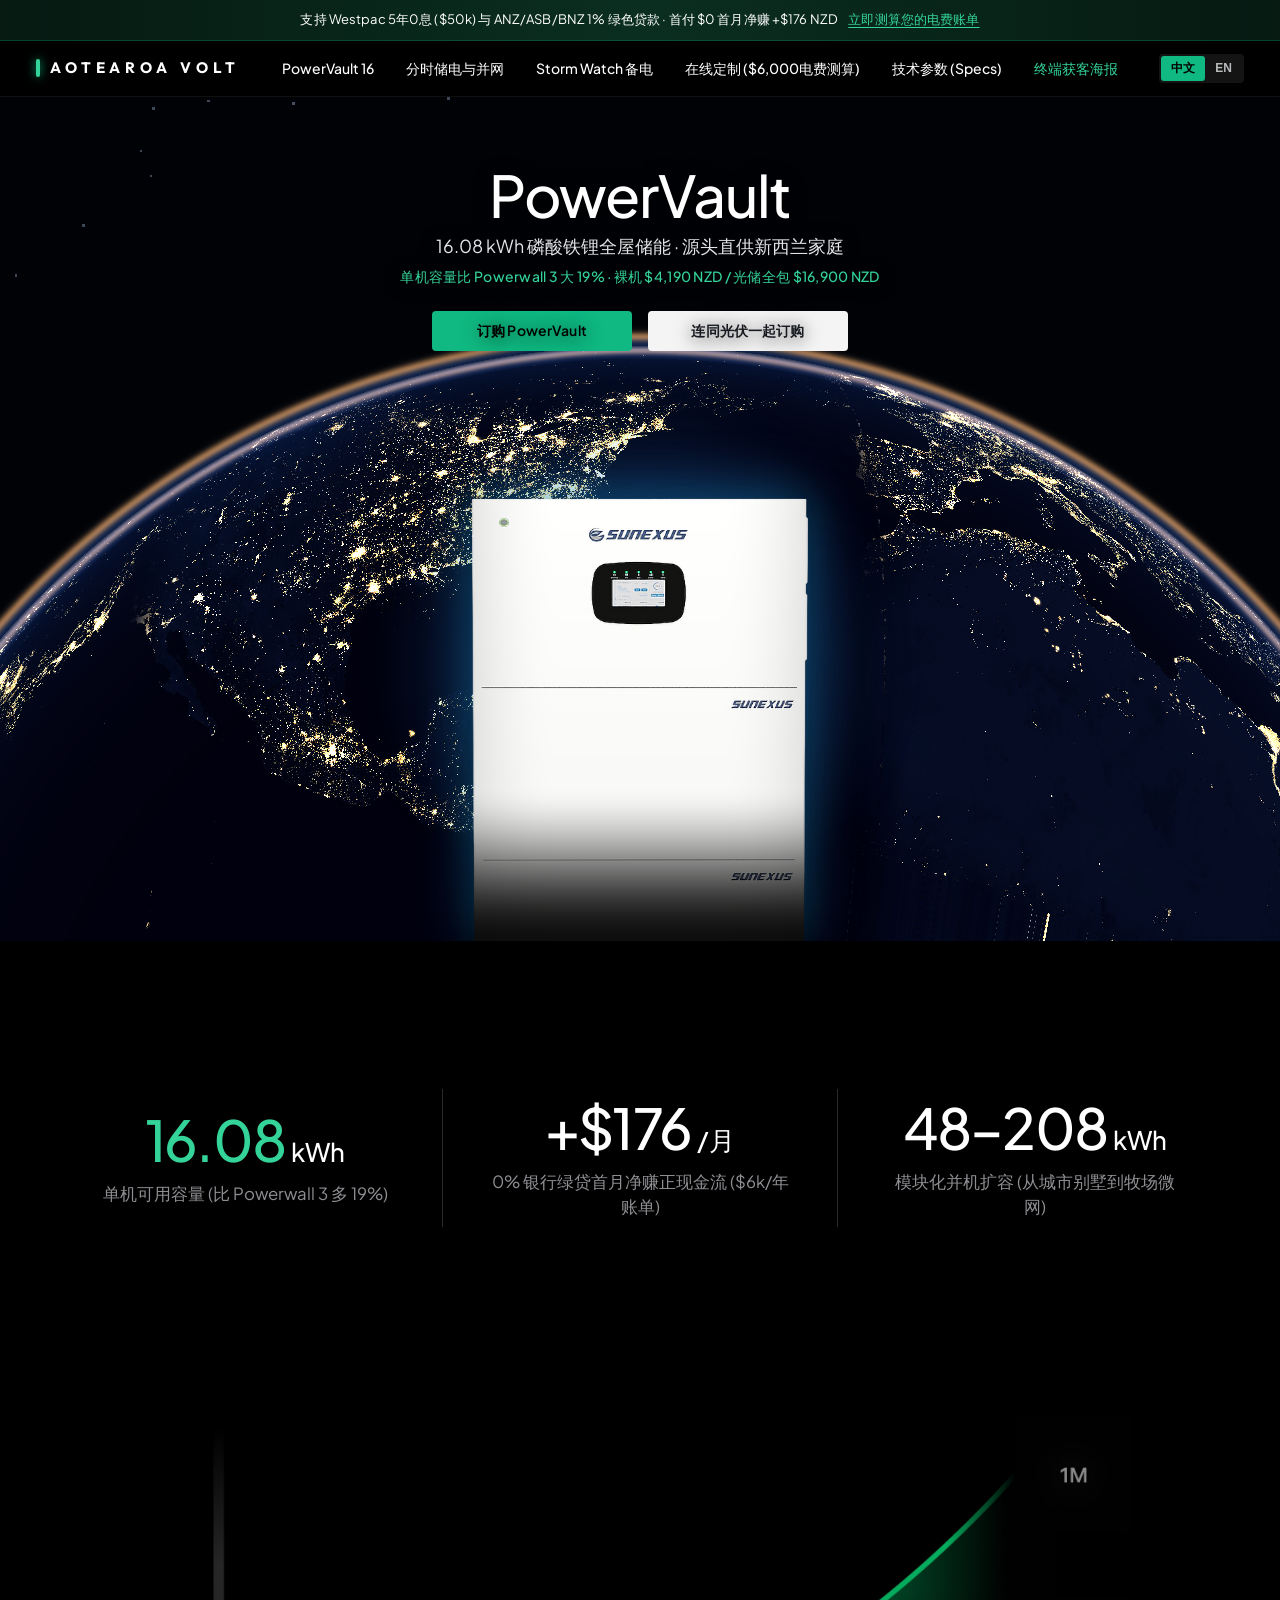
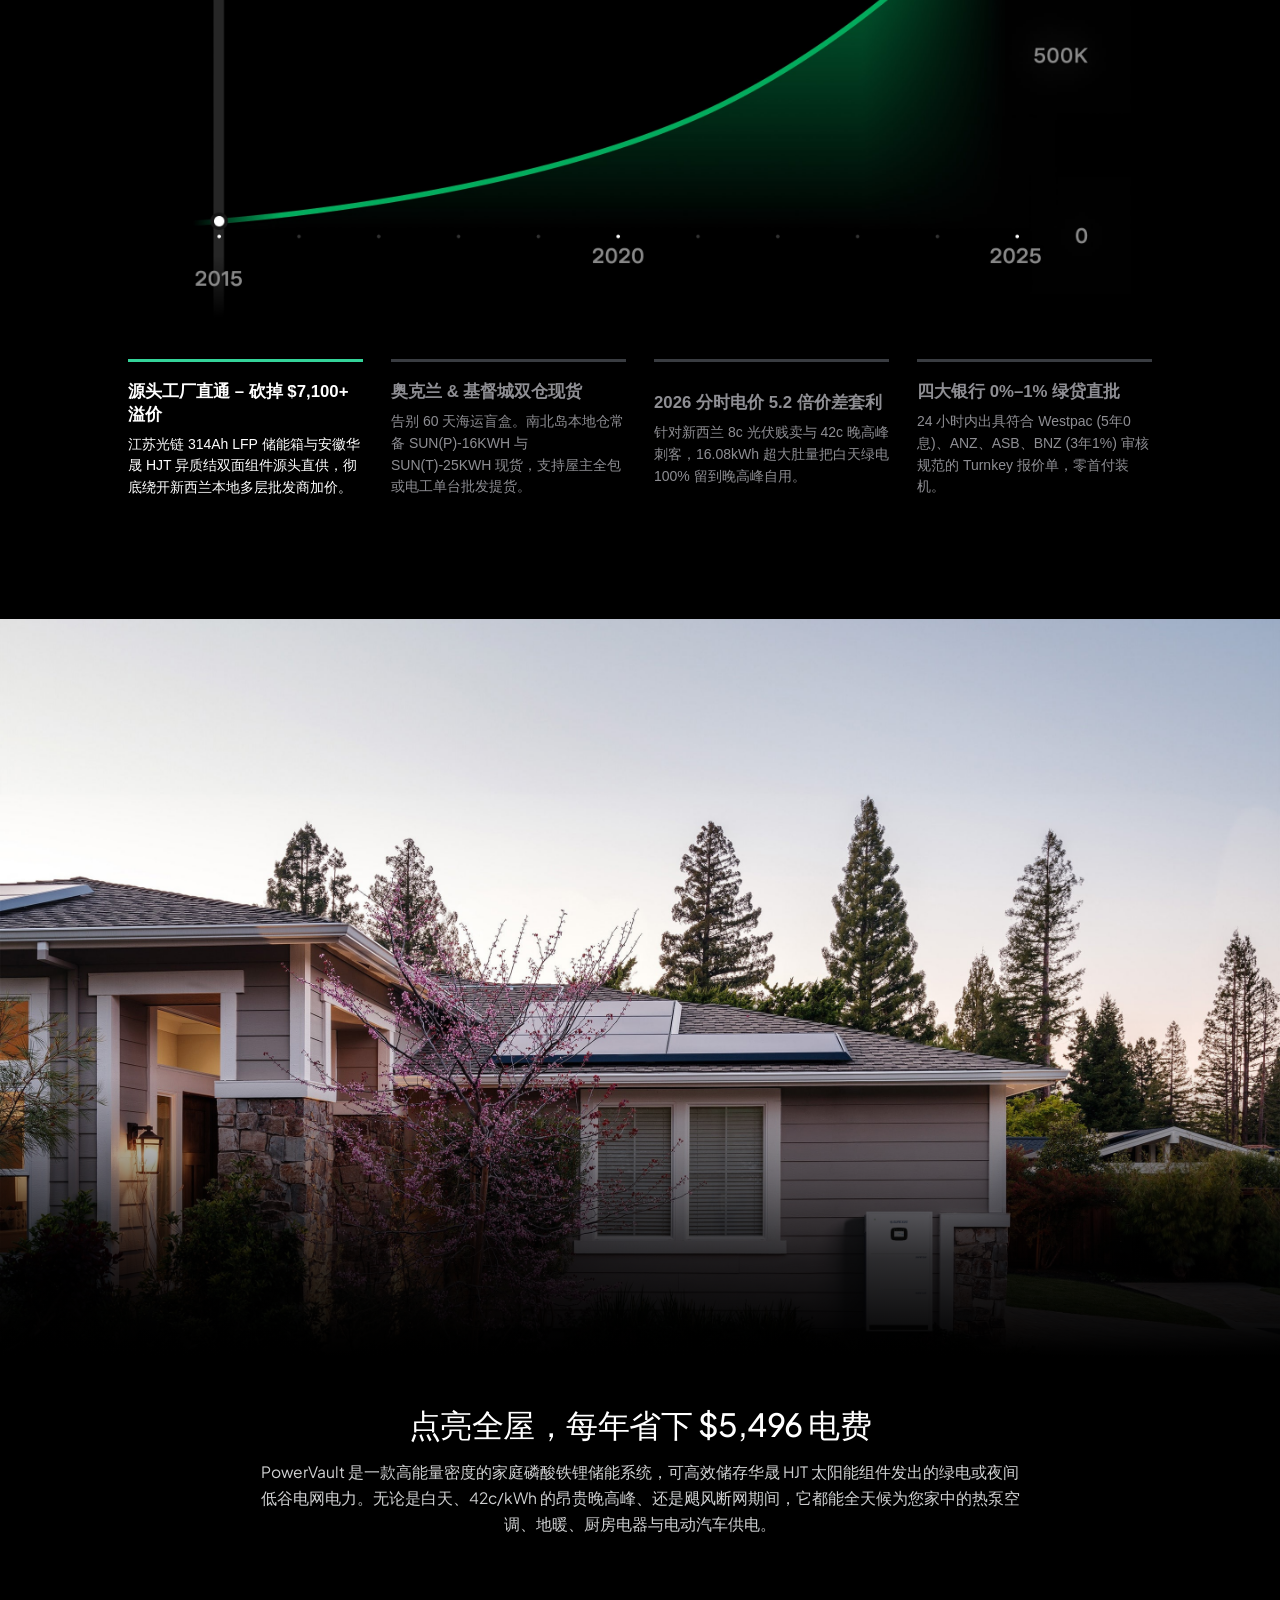
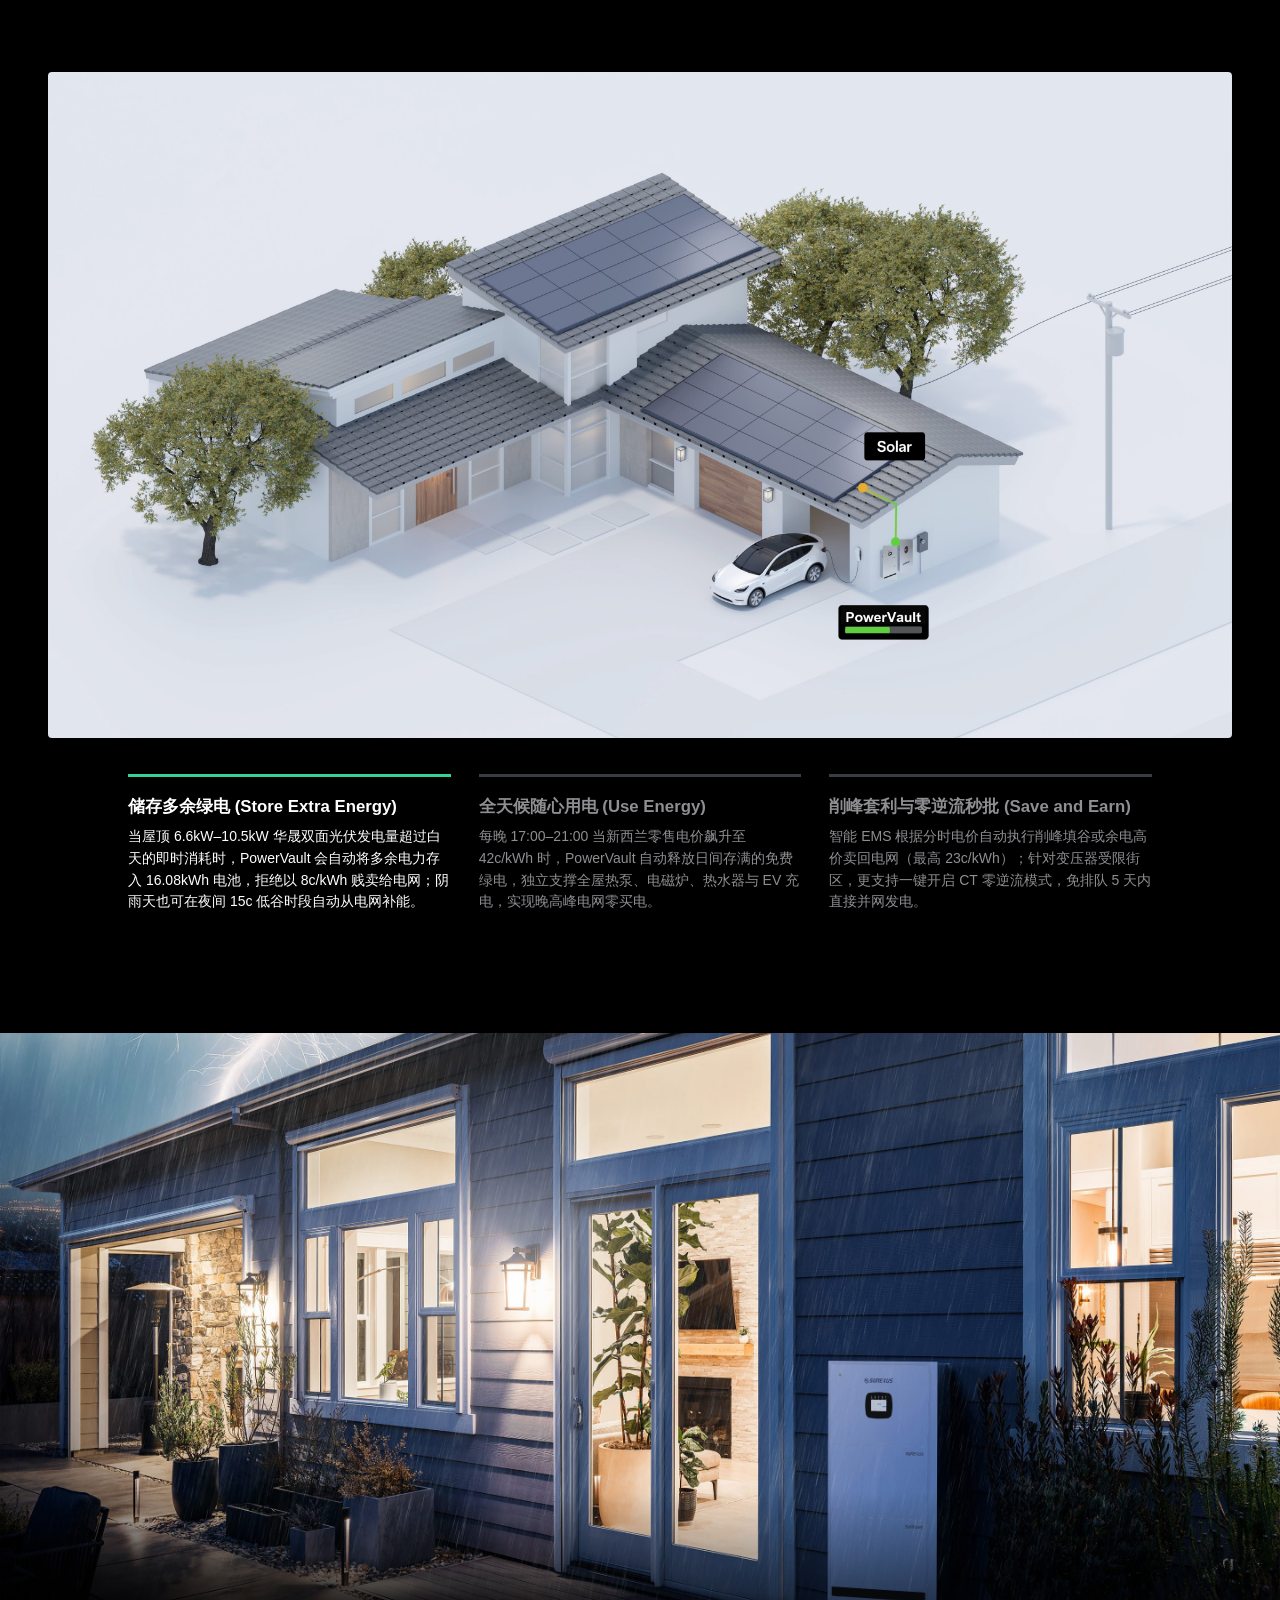
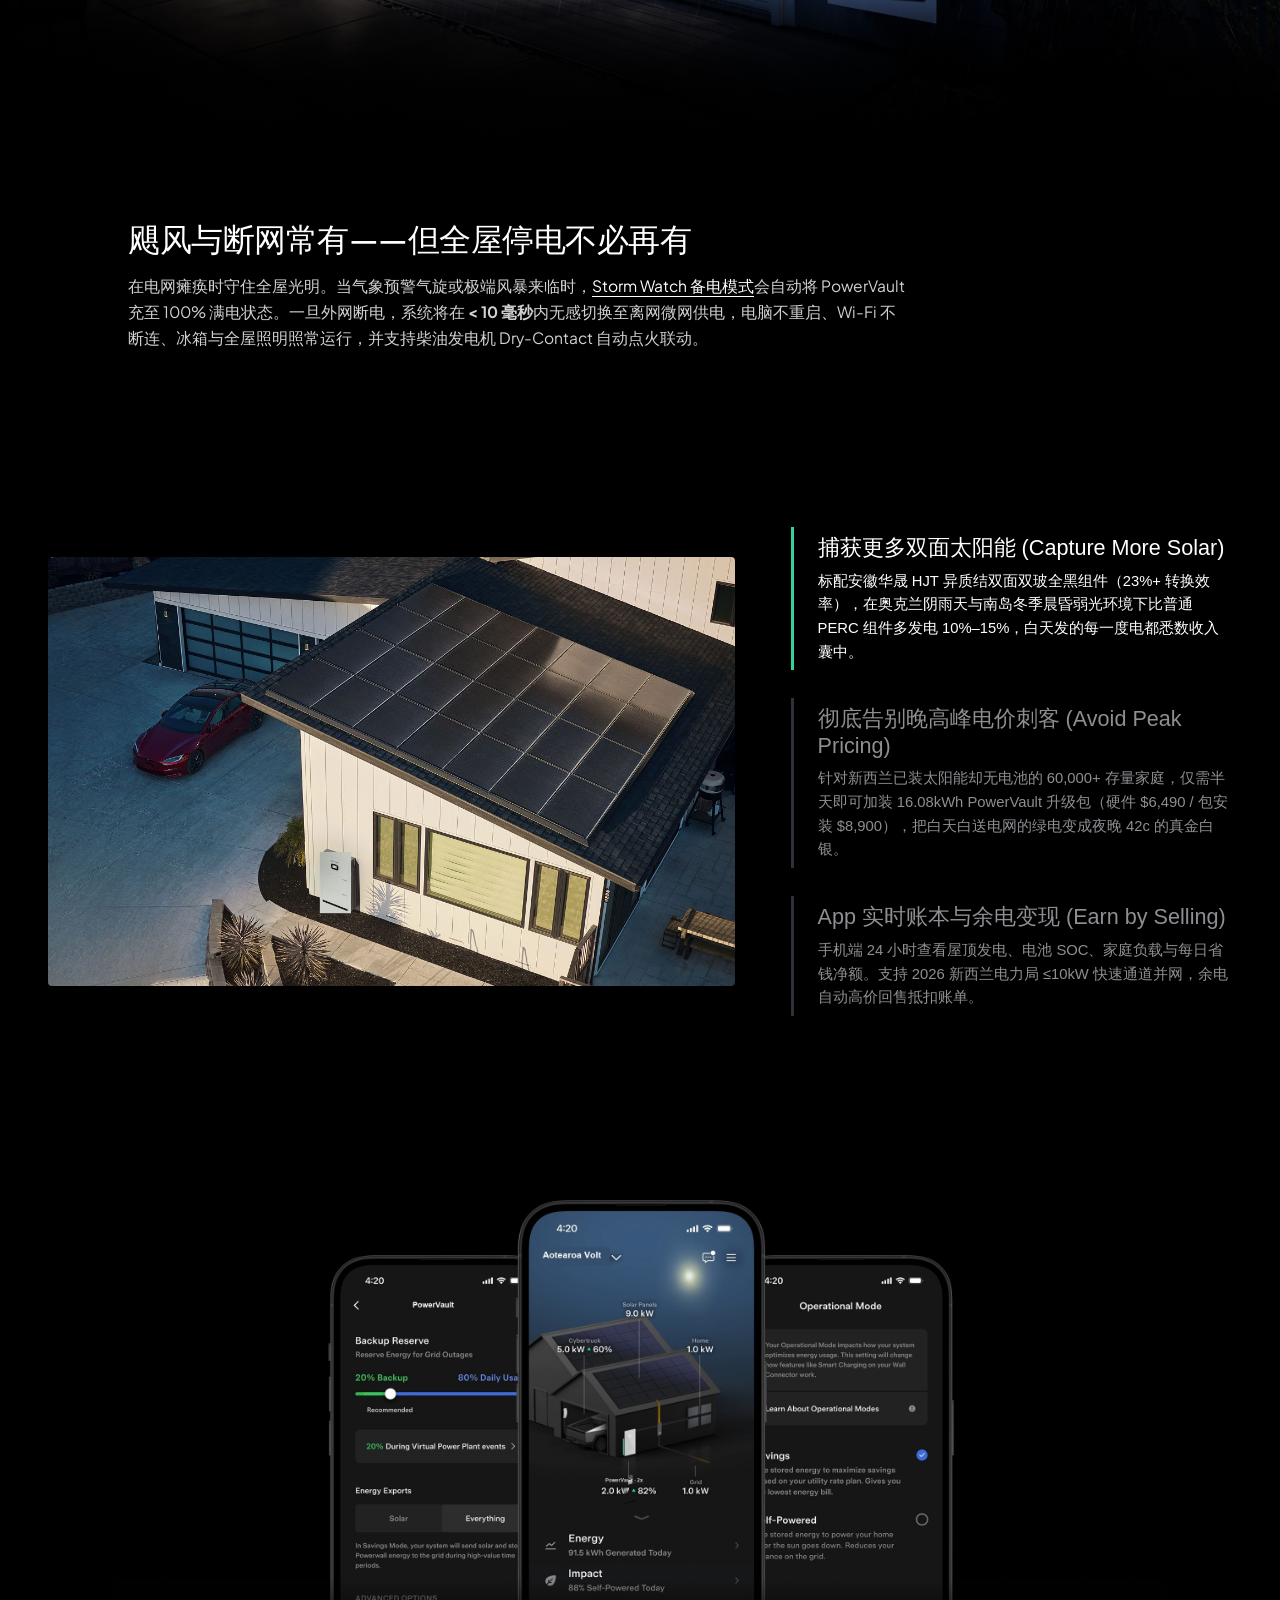
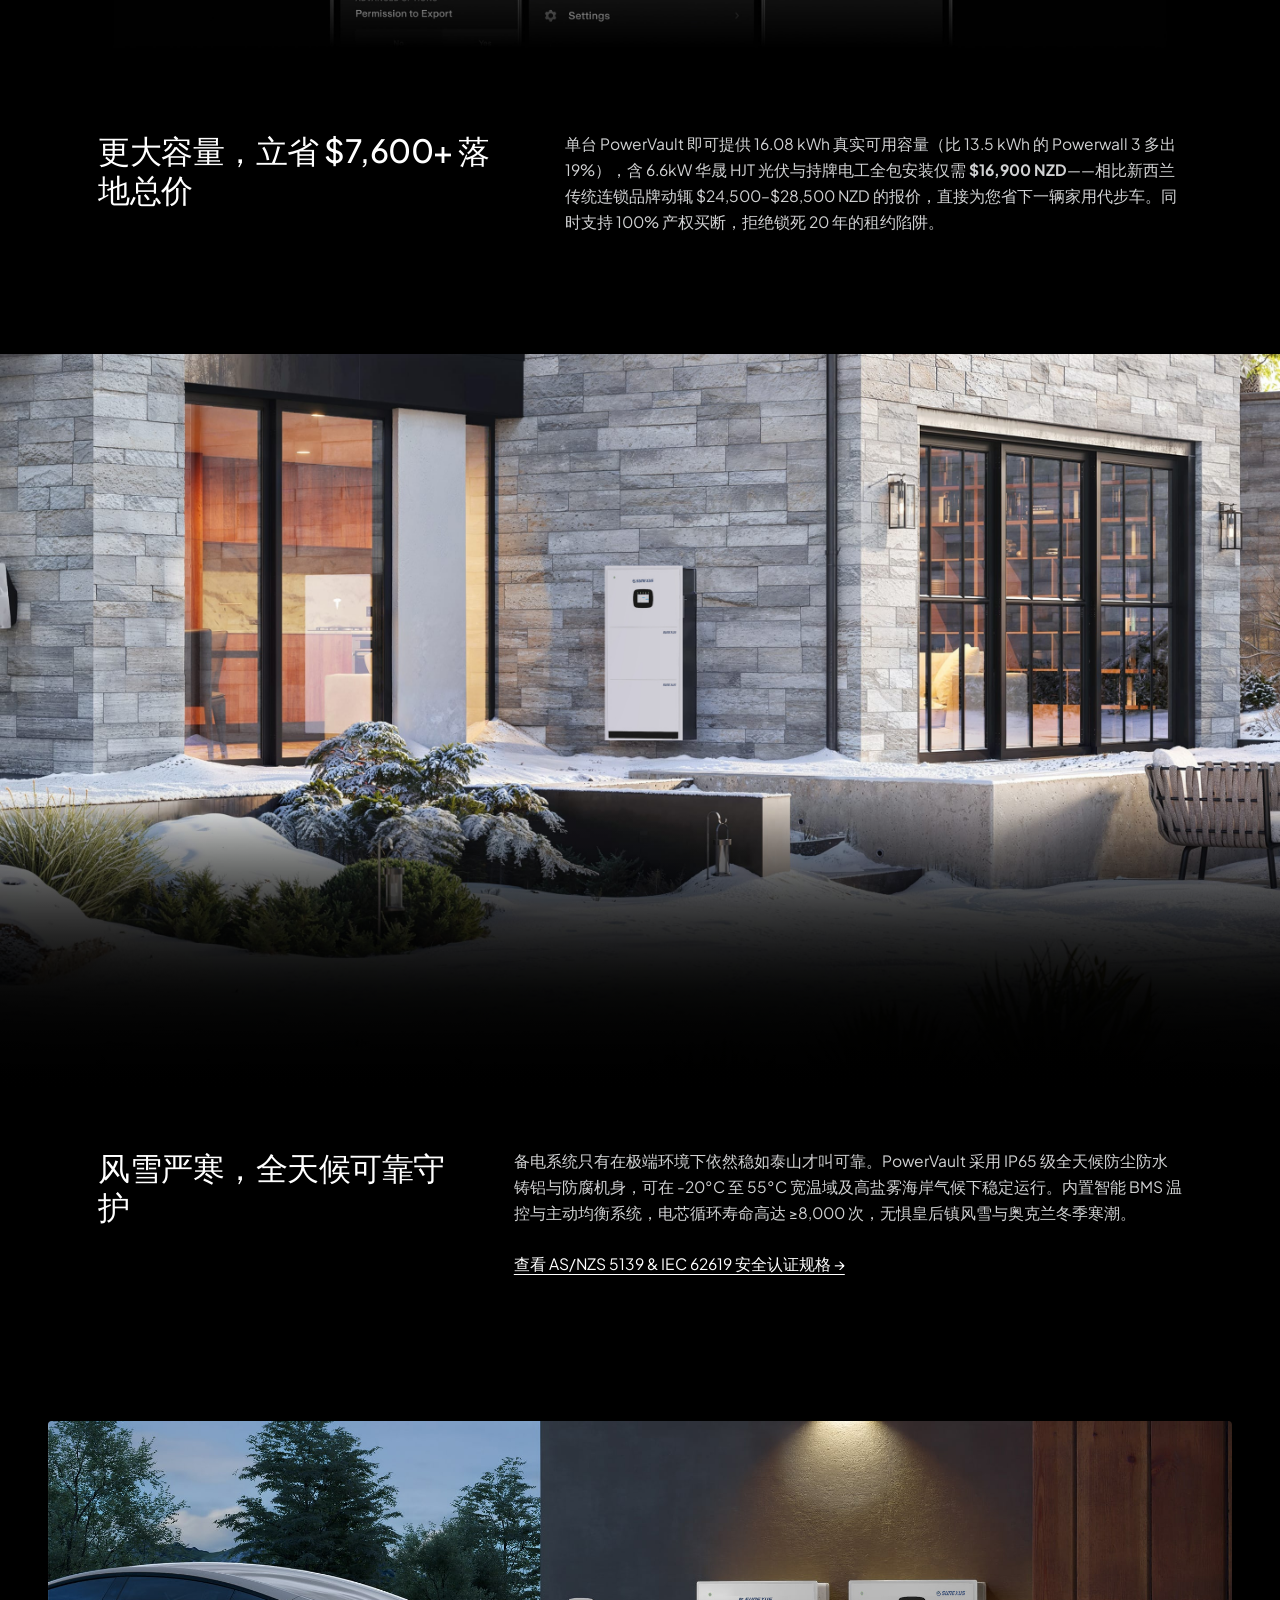
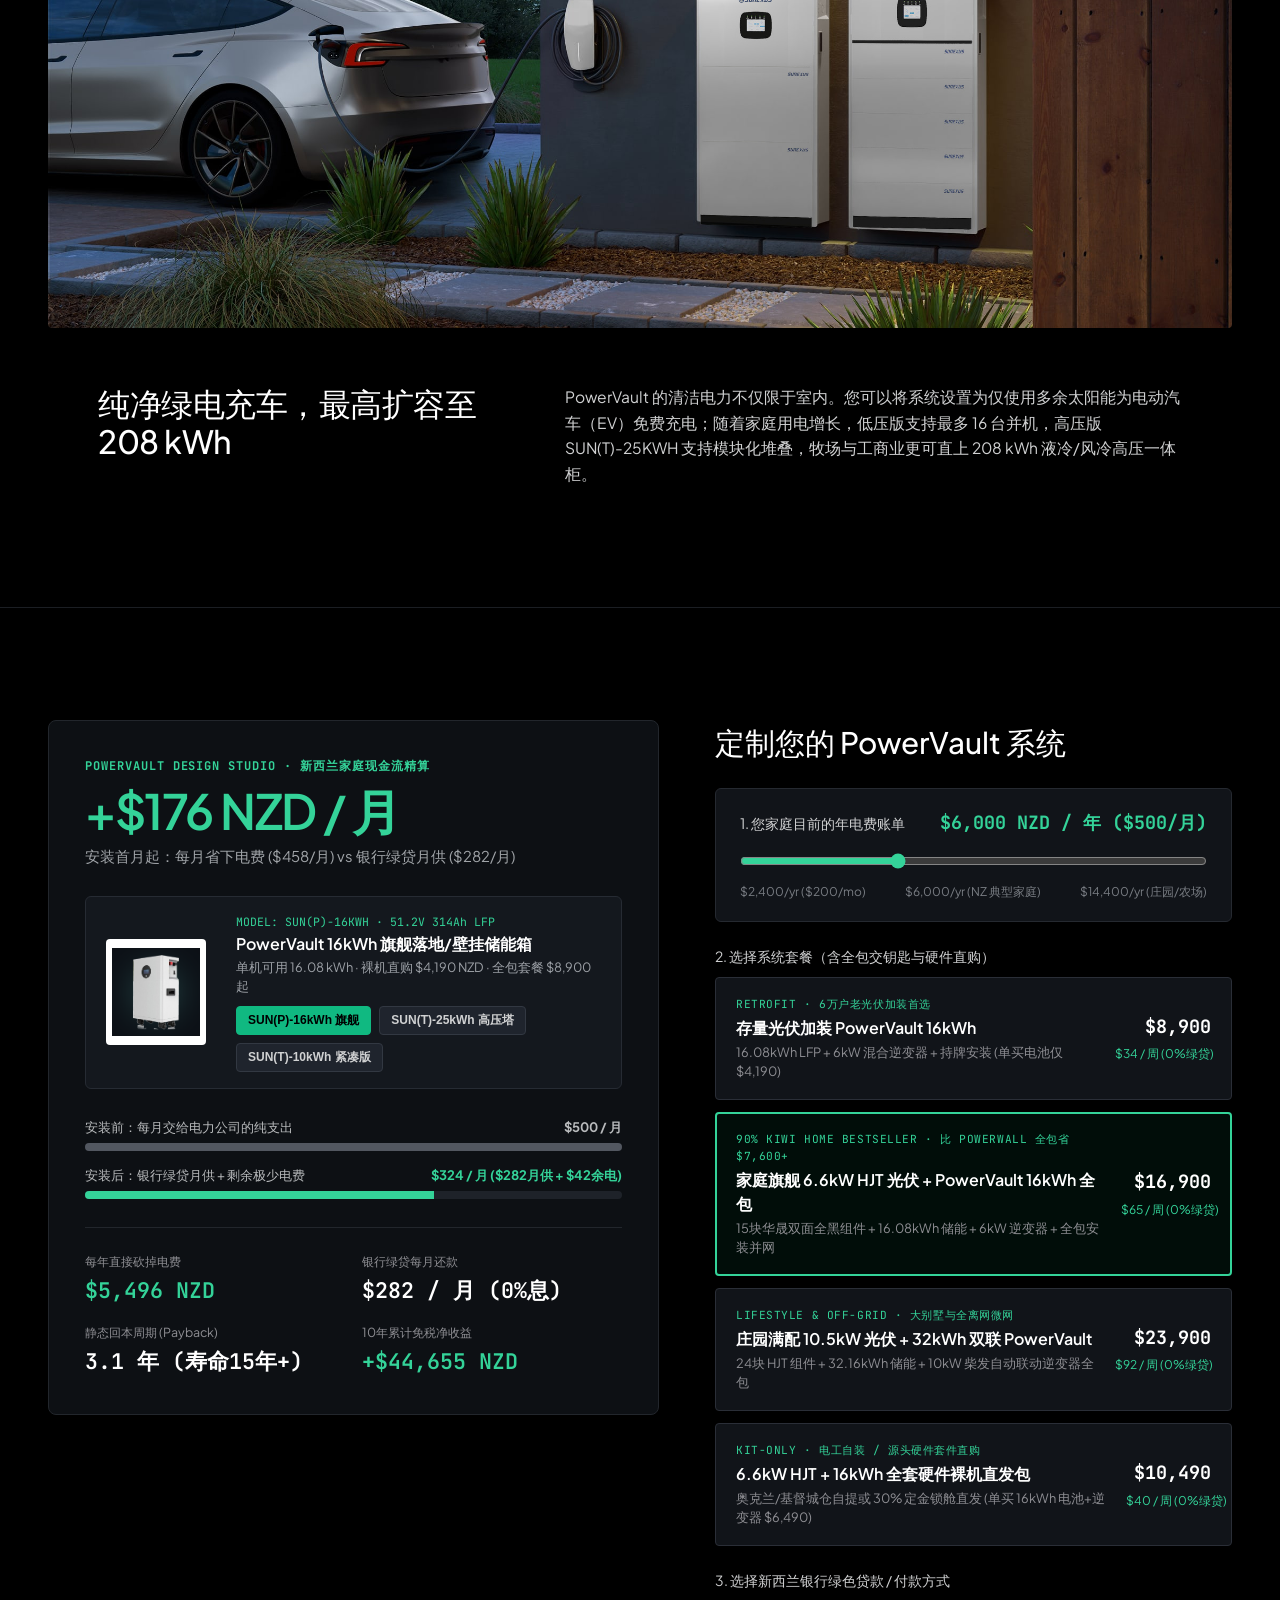
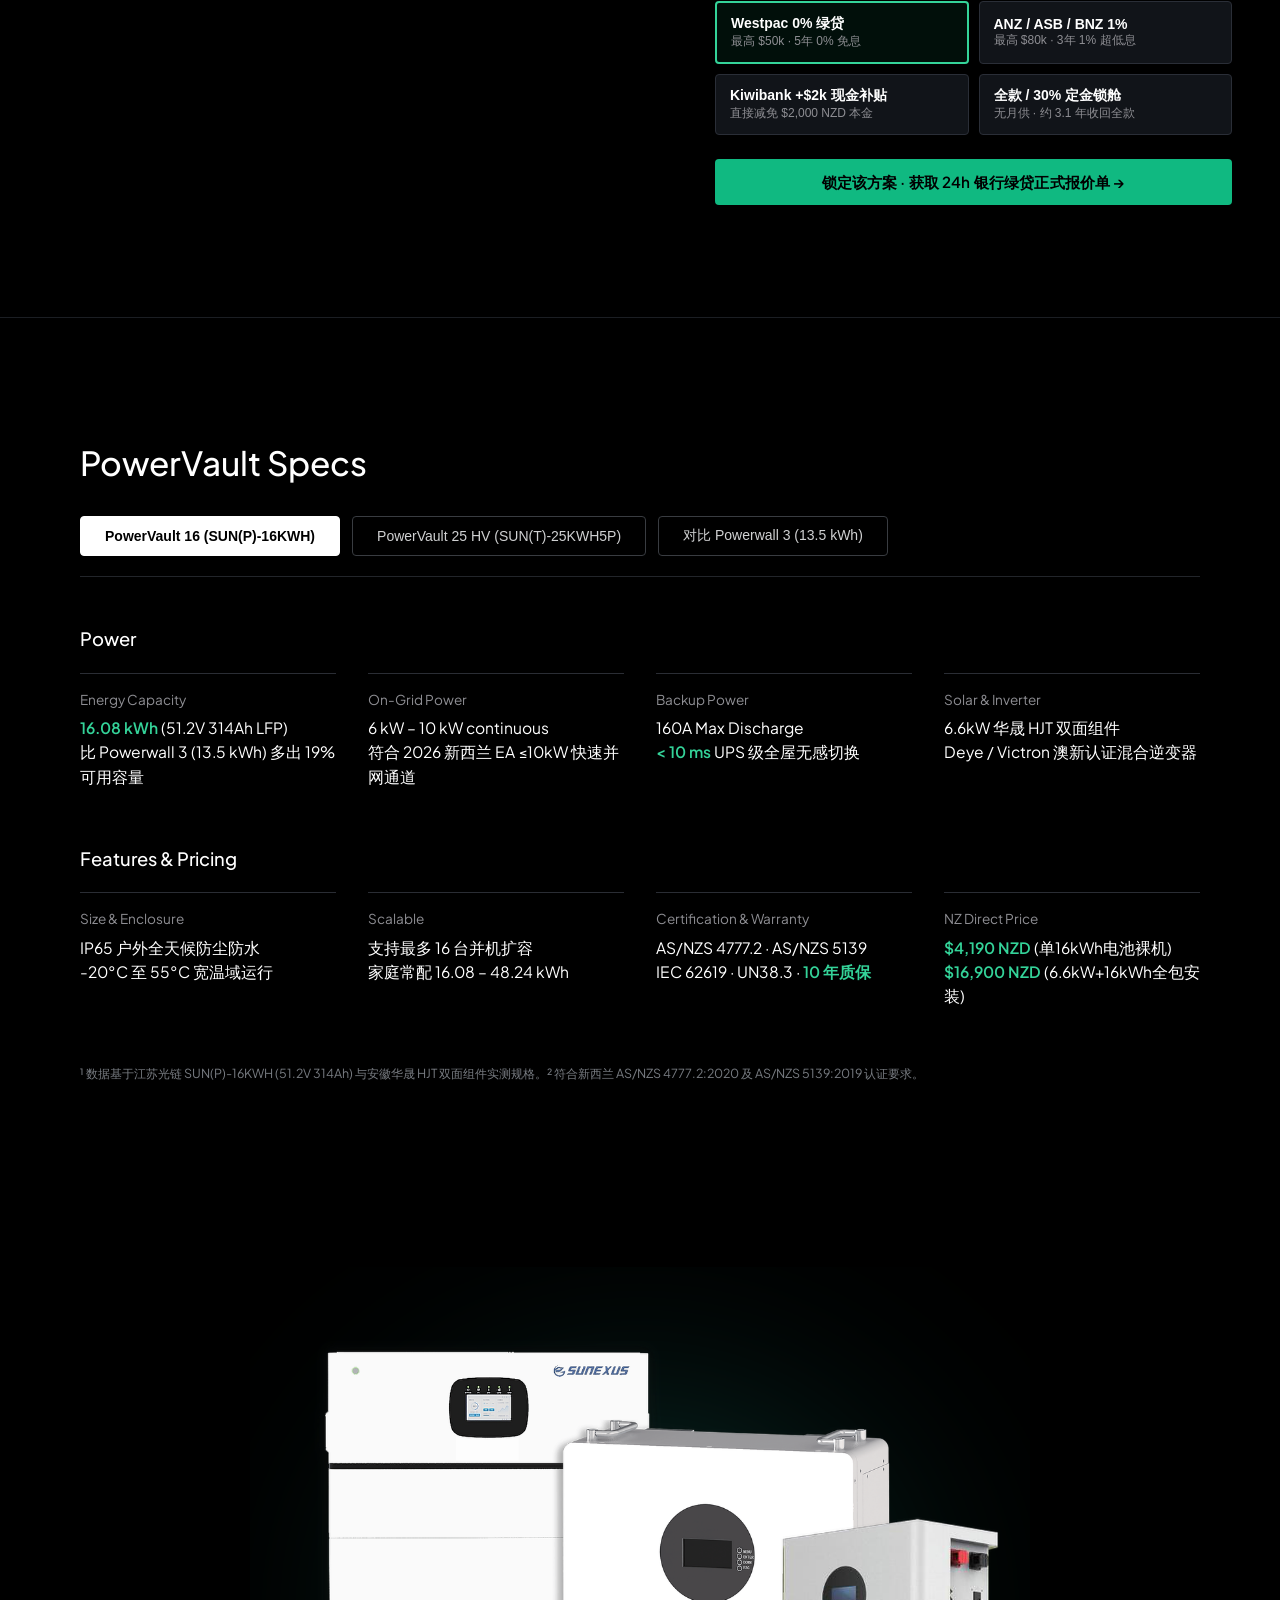
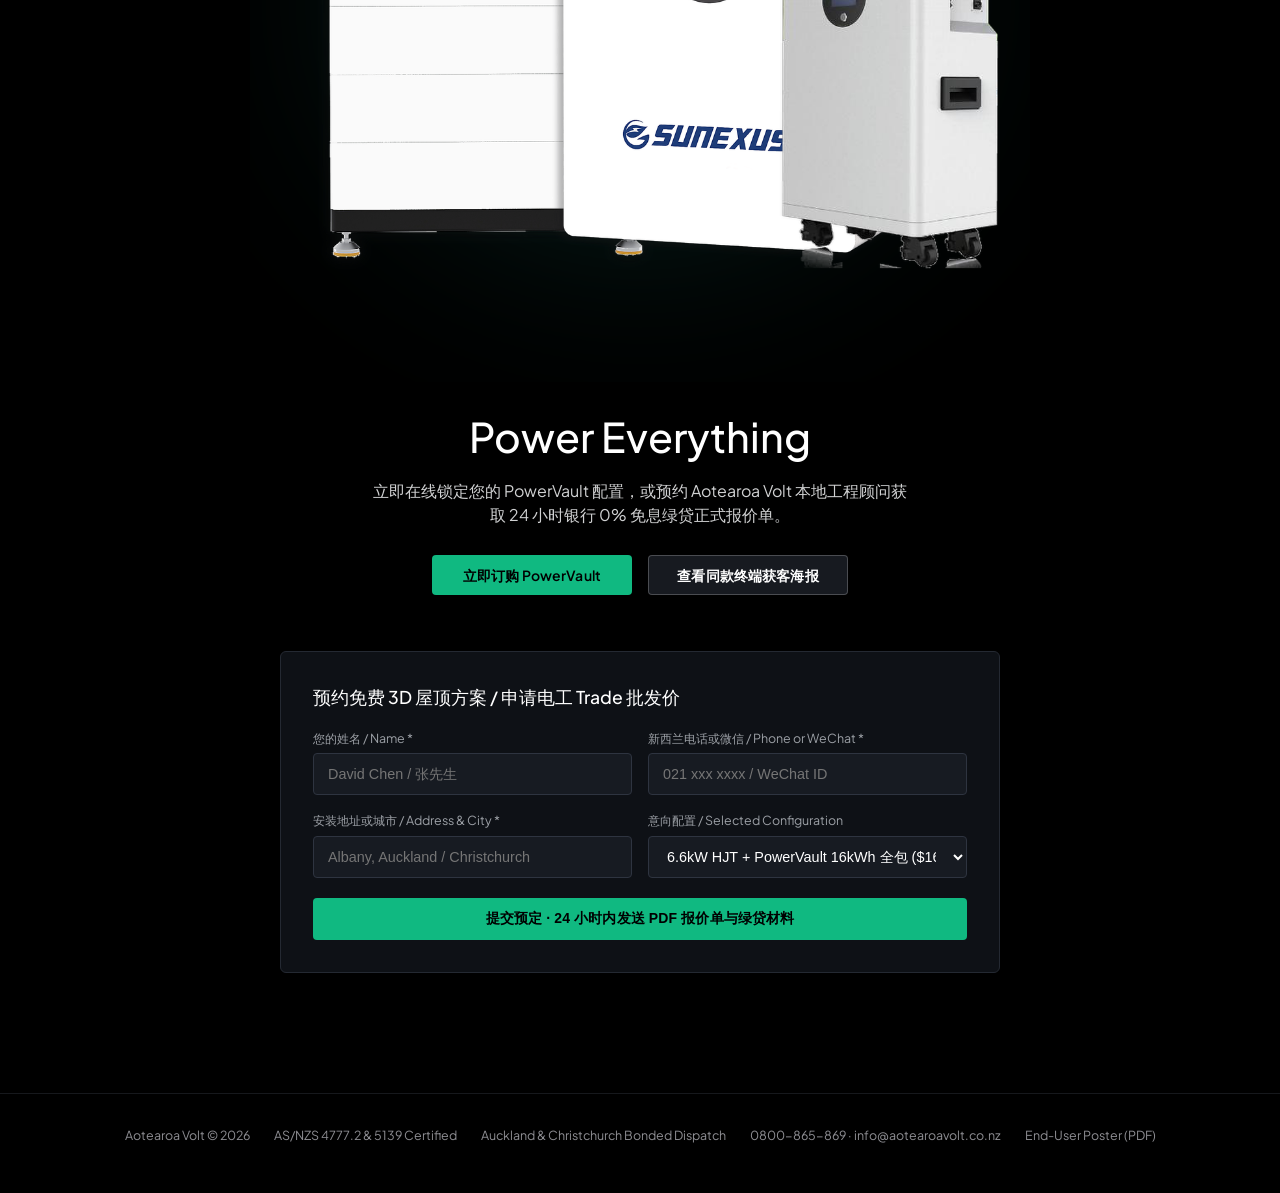
==== commit e3c29f8a: "Full mobile responsive layout & mobile navigation drawer" ====
--- a/index.html
+++ b/index.html
@@ -39,6 +39,7 @@
   color: #FFFFFF;
   font-family: var(--font-sans);
   font-size: 16px;
+  overflow-x: clip;
   -webkit-font-smoothing: antialiased;
   -moz-osx-font-smoothing: grayscale;
 }
@@ -46,7 +47,7 @@
 body {
   background-color: #000000;
   color: #FFFFFF;
-  overflow-x: hidden;
+  overflow-x: clip;
   line-height: 1.5;
 }
 
@@ -191,6 +192,7 @@
   justify-content: center;
   gap: 16px;
   flex-wrap: wrap;
+  flex-wrap: balance;
 }
 
 .tds-btn {
@@ -247,10 +249,11 @@
   position: relative;
   width: 100%;
   height: calc(100vh - 56px);
+  height: calc(100dvh - 56px);
   min-height: 680px;
   max-height: 1080px;
   background: #020409 url('assets/tesla/01_hero_blue_planet_bg.jpg?v=20261110_14k_native') center bottom / cover no-repeat;
-  overflow: hidden;
+  overflow: clip;
   display: flex;
   flex-direction: column;
   justify-content: space-between;
@@ -1264,6 +1267,7 @@
   align-items: center;
   gap: 24px;
   flex-wrap: wrap;
+  flex-wrap: balance;
   list-style: none;
   font-size: 0.78rem;
   color: #8E8E93;
@@ -1287,30 +1291,466 @@
   display: none;
 }
 
-@media (max-width: 980px) {
+/* Prevent flex/grid children with long tokens from overflowing narrow viewports */
+.tcl-studio-preview,
+.tcl-studio-controls,
+.tcl-hw-showcase > div,
+.tcl-option-card > div,
+.tcl-spec-cell,
+.tcl-badge-item,
+.tcl-v-tab,
+.tcl-overbar-tab {
+  min-inline-size: 0;
+  min-width: 0;
+}
+
+/* Mobile Menu Trigger & Glass Slide-Down Drawer (hidden on desktop) */
+.tds-mobile-menu-btn {
+  display: none;
+  align-items: center;
+  justify-content: center;
+  height: 30px;
+  padding: 0 12px;
+  border-radius: 4px;
+  border: 1px solid rgba(255, 255, 255, 0.16);
+  background: rgba(255, 255, 255, 0.08);
+  color: #FFFFFF;
+  font-size: 0.78rem;
+  font-weight: 600;
+  cursor: pointer;
+  transition: background 0.18s ease;
+  white-space: nowrap;
+}
+
+.tds-mobile-menu-btn:hover {
+  background: rgba(255, 255, 255, 0.16);
+}
+
+.tds-mobile-drawer {
+  display: none;
+  position: fixed;
+  top: 0;
+  left: 0;
+  right: 0;
+  bottom: 0;
+  height: 100vh;
+  height: 100dvh;
+  background: rgba(6, 9, 13, 0.97);
+  backdrop-filter: blur(20px);
+  -webkit-backdrop-filter: blur(20px);
+  z-index: 999;
+  padding: 118px 24px 36px;
+  overflow-y: auto;
+  overscroll-behavior: contain;
+  flex-direction: column;
+  gap: 6px;
+}
+
+.tds-mobile-drawer.open {
+  display: flex;
+}
+
+.tds-mobile-drawer a {
+  display: flex;
+  align-items: center;
+  justify-content: space-between;
+  padding: 15px 14px;
+  font-size: 1rem;
+  font-weight: 500;
+  color: #FFFFFF;
+  border-bottom: 1px solid rgba(255, 255, 255, 0.07);
+  border-radius: 4px;
+}
+
+.tds-mobile-drawer a.poster-link {
+  color: var(--emerald-bright);
+  font-weight: 600;
+}
+
+.tds-mobile-drawer .tds-drawer-cta {
+  margin-top: 16px;
+  background: var(--emerald);
+  color: #000000;
+  font-weight: 700;
+  justify-content: center;
+  border-bottom: none;
+  height: 46px;
+}
+
+@media (max-width: 1080px) {
   .tds-nav-center {
     display: none;
   }
+  .tds-mobile-menu-btn {
+    display: inline-flex;
+  }
   .tcl-badge-group {
     flex-direction: column;
-    gap: 40px;
+    gap: 36px;
   }
   .tcl-badge-item {
     border-right: none;
     border-bottom: 1px solid rgba(255, 255, 255, 0.14);
-    padding-bottom: 32px;
+    padding: 0 16px 28px;
+  }
+  .tcl-badge-item:last-child {
+    border-bottom: none;
+    padding-bottom: 0;
   }
   .tcl-overbar-tabs,
   .tcl-overbar-tabs.cols-3,
   .tcl-split-header,
   .tcl-split-header.ratio-30-70,
   .tcl-vertical-inner,
-  .tcl-studio-container,
+  .tcl-studio-container {
+    grid-template-columns: 1fr;
+  }
   .tcl-spec-grid {
-    grid-template-columns: 1fr;
+    grid-template-columns: repeat(2, minmax(0, 1fr));
+    gap: 24px 18px;
   }
   .tcl-studio-preview {
     position: static;
+  }
+}
+
+@media (max-width: 680px) {
+  .tds-banner {
+    font-size: 0.75rem;
+    padding: 8px 12px;
+    line-height: 1.45;
+  }
+  .tds-banner a {
+    display: inline-block;
+    margin-left: 4px;
+  }
+  .tds-header-inner {
+    padding: 0 16px;
+  }
+  .tds-wordmark {
+    font-size: 0.82rem;
+    letter-spacing: 0.18em;
+    gap: 8px;
+  }
+  .tds-nav-right {
+    gap: 8px;
+  }
+  .tds-lang-btn {
+    padding: 4px 8px;
+    font-size: 0.72rem;
+  }
+
+  /* Mobile Hero: Balanced Top Copy + CTA Stack + Bottom SUNEXUS Unit */
+  .tcl-hero {
+    min-height: 600px;
+    max-height: 900px;
+    height: calc(100vh - 56px);
+    height: calc(100dvh - 56px);
+  }
+  .tcl-hero-top {
+    padding: 22px 16px 12px;
+    width: 100%;
+  }
+  .tcl-hero-title {
+    font-size: clamp(2.15rem, 1.4rem + 3.5vw, 3.2rem);
+  }
+  .tcl-hero-subtitle {
+    font-size: 0.94rem;
+    line-height: 1.42;
+    margin-top: 6px;
+  }
+  .tcl-hero-sub2 {
+    font-size: 0.78rem;
+    line-height: 1.42;
+    margin-top: 5px;
+  }
+  .tcl-hero-cta {
+    margin-top: 14px;
+    gap: 10px;
+    width: 100%;
+    flex-direction: column;
+    align-items: center;
+  }
+  .tcl-hero-cta .tds-btn {
+    width: min(100%, 310px);
+    min-width: 0;
+    height: 40px;
+    font-size: 0.85rem;
+  }
+  .tcl-hero-monolith-wrap {
+    height: min(37dvh, 285px);
+    min-height: 195px;
+    max-width: 88vw;
+  }
+  .tcl-planet-dome {
+    top: 36%;
+    width: 175vw;
+    height: 175vw;
+  }
+
+  /* Section Spacing & Padding on Mobile */
+  .tcl-badge-section {
+    padding: 64px 20px;
+  }
+  .tcl-badge-num {
+    font-size: clamp(2.35rem, 1.6rem + 3.5vw, 3.2rem);
+  }
+  .tcl-badge-bottomline {
+    font-size: 0.92rem;
+  }
+
+  .tcl-carousel-section {
+    padding: 20px 0 64px;
+  }
+  .tcl-carousel-media-wrap,
+  .tcl-gallery-media {
+    padding: 0 16px;
+  }
+  .tcl-carousel-stage {
+    aspect-ratio: 16 / 10;
+  }
+  #fleet-curve-img {
+    object-fit: contain;
+    background: #070A0E;
+  }
+  .tcl-overbar-tabs,
+  .tcl-overbar-tabs.cols-3 {
+    padding: 0 16px;
+    margin-top: 20px;
+    gap: 14px;
+  }
+  .tcl-overbar-tab {
+    background: #0B0E13;
+    border: 1px solid #1F242D;
+    border-top: 3px solid #393C41;
+    border-radius: 6px;
+    padding: 14px 16px;
+  }
+  .tcl-overbar-tab.active {
+    border-color: rgba(52, 211, 153, 0.35);
+    border-top: 3px solid var(--emerald-bright);
+    background: rgba(16, 185, 129, 0.08);
+  }
+  .tcl-overbar-tab-title {
+    font-size: 0.96rem;
+    margin-bottom: 5px;
+  }
+  .tcl-overbar-tab-copy {
+    font-size: 0.82rem;
+    line-height: 1.5;
+  }
+
+  /* Full-bleed house & storm photos on mobile: show complete house & battery */
+  .tcl-full-bleed-media {
+    height: auto;
+    min-height: 240px;
+    max-height: 48dvh;
+    aspect-ratio: 16 / 11;
+  }
+  .tcl-header-group-center,
+  .tcl-header-group-left,
+  .tcl-split-header,
+  .tcl-split-header.ratio-30-70 {
+    padding: 32px 20px 64px;
+    gap: 14px;
+    text-align: left;
+  }
+  .tcl-h2 {
+    font-size: clamp(1.45rem, 1.1rem + 2vw, 2rem);
+    line-height: 1.25;
+  }
+  .tcl-body-copy {
+    font-size: 0.9rem;
+    line-height: 1.6;
+  }
+
+  /* Vertical 3-Slide Showcase */
+  .tcl-vertical-showcase {
+    padding: 32px 16px 64px;
+  }
+  .tcl-vertical-inner {
+    gap: 20px;
+  }
+  .tcl-vertical-tabs {
+    gap: 14px;
+  }
+  .tcl-v-tab {
+    background: #0B0E13;
+    border: 1px solid #1F242D;
+    border-left: 3px solid #2E3136;
+    border-radius: 0 6px 6px 0;
+    padding: 12px 14px 12px 16px;
+  }
+  .tcl-v-tab.active {
+    border-color: rgba(52, 211, 153, 0.35);
+    border-left: 3px solid var(--emerald-bright);
+    background: rgba(16, 185, 129, 0.08);
+  }
+  .tcl-v-tab h3 {
+    font-size: 1.05rem;
+    margin-bottom: 5px;
+  }
+  .tcl-v-tab p {
+    font-size: 0.84rem;
+    line-height: 1.5;
+  }
+
+  /* Design Studio Configurator on Mobile */
+  .tcl-design-studio {
+    padding: 56px 16px;
+  }
+  .tcl-studio-container {
+    gap: 32px;
+  }
+  .tcl-studio-preview {
+    padding: 20px 16px;
+  }
+  .tcl-studio-cashflow {
+    font-size: clamp(1.9rem, 1.3rem + 3vw, 2.8rem);
+  }
+  .tcl-studio-sub {
+    font-size: 0.84rem;
+    margin-bottom: 18px;
+  }
+  .tcl-hw-showcase {
+    grid-template-columns: 72px minmax(0, 1fr);
+    gap: 12px;
+    padding: 12px;
+    margin-bottom: 20px;
+  }
+  .tcl-hw-showcase img {
+    width: 72px;
+    height: 80px;
+  }
+  .tcl-hw-pill {
+    font-size: 0.7rem;
+    padding: 4px 8px;
+  }
+  .tcl-bar-label {
+    flex-wrap: wrap;
+    gap: 4px;
+    font-size: 0.76rem;
+  }
+  .tcl-kpi-grid {
+    grid-template-columns: repeat(2, minmax(0, 1fr));
+    gap: 14px 12px;
+    padding-top: 18px;
+  }
+  .tcl-kpi-cell strong {
+    font-size: 1.1rem;
+  }
+  .tcl-studio-heading {
+    font-size: 1.45rem;
+  }
+  .tcl-control-box {
+    padding: 16px;
+  }
+  .tcl-slider-top {
+    flex-direction: column;
+    align-items: flex-start;
+    gap: 4px;
+  }
+  .tcl-slider-top strong {
+    font-size: 1.05rem;
+  }
+  .tcl-range-marks {
+    font-size: 0.66rem;
+  }
+  .tcl-option-card,
+  .tcl-option-card.active {
+    flex-direction: column;
+    align-items: flex-start;
+    gap: 10px;
+    padding: 14px 16px;
+  }
+  .tcl-opt-price {
+    margin-left: 0;
+    width: 100%;
+    display: flex;
+    align-items: baseline;
+    justify-content: space-between;
+    border-top: 1px solid rgba(255, 255, 255, 0.08);
+    padding-top: 8px;
+    text-align: left;
+  }
+  .tcl-loan-grid {
+    grid-template-columns: repeat(2, minmax(0, 1fr));
+    gap: 8px;
+  }
+  .tcl-loan-btn {
+    padding: 10px;
+  }
+  .tcl-loan-btn strong {
+    font-size: 0.8rem;
+  }
+  .tcl-loan-btn span {
+    font-size: 0.68rem;
+  }
+
+  /* Specs Table on Mobile */
+  .tcl-specs-section {
+    padding: 56px 16px;
+  }
+  .tcl-specs-tabs {
+    display: grid;
+    grid-template-columns: 1fr;
+    gap: 8px;
+    margin-bottom: 32px;
+  }
+  .tcl-spec-tab {
+    width: 100%;
+    text-align: left;
+    padding: 0 16px;
+    font-size: 0.82rem;
+  }
+  .tcl-spec-category {
+    margin-bottom: 36px;
+  }
+  .tcl-spec-grid {
+    grid-template-columns: repeat(2, minmax(0, 1fr));
+    gap: 18px 14px;
+  }
+  .tcl-spec-val {
+    font-size: 0.86rem;
+  }
+
+  /* Order Showcase & Form on Mobile */
+  .tcl-order-showcase {
+    padding: 48px 16px 72px;
+  }
+  .tcl-order-showcase .tds-btn-group {
+    flex-direction: column;
+    width: 100%;
+    gap: 10px;
+  }
+  .tcl-order-showcase .tds-btn {
+    width: 100%;
+    max-width: 340px;
+  }
+  .tcl-lead-drawer {
+    padding: 20px 16px;
+    margin-top: 32px;
+  }
+  .tcl-lead-grid {
+    grid-template-columns: 1fr;
+    gap: 14px;
+  }
+  .tcl-input-group input,
+  .tcl-input-group select {
+    font-size: 1rem; /* Prevents iOS Safari auto-zoom on focus */
+    height: 44px;
+  }
+  .tds-footer-links {
+    flex-direction: column;
+    gap: 12px;
+  }
+  .toast-banner {
+    left: 16px;
+    right: 16px;
+    bottom: 16px;
+    text-align: center;
+    padding: 12px 16px;
+    font-size: 0.85rem;
   }
 }
 
@@ -1338,7 +1778,7 @@
         <a href="#storm-watch" data-i18n="nav_3">Storm Watch 备电</a>
         <a href="#design-studio" data-i18n="nav_4">在线定制 ($6,000电费测算)</a>
         <a href="#specs" data-i18n="nav_5">技术参数 (Specs)</a>
-        <a href="poster.html?v=20261109_v5" class="poster-link" data-i18n="nav_poster">终端获客海报</a>
+        <a href="poster.html?v=20261110_mobile" class="poster-link" data-i18n="nav_poster">终端获客海报</a>
       </nav>
 
       <div class="tds-nav-right">
@@ -1346,9 +1786,21 @@
           <button type="button" class="tds-lang-btn active" id="btn-lang-zh" onclick="setLanguage('zh')">中文</button>
           <button type="button" class="tds-lang-btn" id="btn-lang-en" onclick="setLanguage('en')">EN</button>
         </div>
+        <button type="button" class="tds-mobile-menu-btn" id="tds-mobile-menu-btn" aria-expanded="false" aria-controls="tds-mobile-drawer" onclick="toggleMobileMenu()" data-i18n="menu_btn">菜单</button>
       </div>
     </div>
   </header>
+
+  <!-- Mobile Navigation Drawer (Outside header backdrop-filter containing block) -->
+  <nav class="tds-mobile-drawer" id="tds-mobile-drawer" aria-label="Mobile Navigation">
+    <a href="#power-home" onclick="closeMobileMenu()"><span data-i18n="nav_1">PowerVault 16</span><span>→</span></a>
+    <a href="#energy-flow" onclick="closeMobileMenu()"><span data-i18n="nav_2">分时储电与并网</span><span>→</span></a>
+    <a href="#storm-watch" onclick="closeMobileMenu()"><span data-i18n="nav_3">Storm Watch 备电</span><span>→</span></a>
+    <a href="#design-studio" onclick="closeMobileMenu()"><span data-i18n="nav_4">在线定制 ($6,000电费测算)</span><span>→</span></a>
+    <a href="#specs" onclick="closeMobileMenu()"><span data-i18n="nav_5">技术参数 (Specs)</span><span>→</span></a>
+    <a href="poster.html?v=20261110_mobile" class="poster-link" onclick="closeMobileMenu()"><span data-i18n="nav_poster">终端获客海报</span><span>→</span></a>
+    <a href="#design-studio" class="tds-drawer-cta" onclick="closeMobileMenu()" data-i18n="hero_btn1">订购 PowerVault</a>
+  </nav>
 
   <main>
     <!-- =========================================================
--- a/styles.css
+++ b/styles.css
@@ -0,0 +1,1744 @@
+:root {
+  --bg-black: #000000;
+  --bg-dark-elevated: #111317;
+  --bg-dark-card: #171A20;
+  --text-white: #FFFFFF;
+  --text-secondary: #D0D1D2;
+  --text-muted: #8E8E93;
+  --emerald: #10B981;
+  --emerald-bright: #34D399;
+  --emerald-dark: #059669;
+  --border-hairline: #22252A;
+  --border-subtle: rgba(255, 255, 255, 0.14);
+  --font-sans: "Universal Sans", "Plus Jakarta Sans", -apple-system, BlinkMacSystemFont, "Segoe UI", Roboto, "PingFang SC", "Hiragino Sans GB", "Microsoft YaHei", sans-serif;
+  --font-display: "Outfit", "Plus Jakarta Sans", -apple-system, BlinkMacSystemFont, sans-serif;
+  --font-mono: "JetBrains Mono", monospace;
+}
+
+*, *::before, *::after {
+  box-sizing: border-box;
+  margin: 0;
+  padding: 0;
+}
+
+html {
+  scroll-behavior: smooth;
+  scroll-padding-top: 56px;
+  background-color: #000000;
+  color: #FFFFFF;
+  font-family: var(--font-sans);
+  font-size: 16px;
+  overflow-x: clip;
+  -webkit-font-smoothing: antialiased;
+  -moz-osx-font-smoothing: grayscale;
+}
+
+body {
+  background-color: #000000;
+  color: #FFFFFF;
+  overflow-x: clip;
+  line-height: 1.5;
+}
+
+a {
+  color: inherit;
+  text-decoration: none;
+}
+
+/* =========================================================
+   TOP TESLA ANNOUNCEMENT RIBBON (tds-banner)
+   ========================================================= */
+.tds-banner {
+  background: linear-gradient(90deg, #061A12 0%, #0A2E20 50%, #061A12 100%);
+  border-bottom: 1px solid rgba(16, 185, 129, 0.25);
+  color: #FFFFFF;
+  font-size: 0.8125rem;
+  font-weight: 400;
+  text-align: center;
+  padding: 10px 20px;
+  letter-spacing: 0.01em;
+  position: relative;
+  z-index: 1001;
+}
+
+.tds-banner a {
+  color: var(--emerald-bright);
+  text-decoration: underline;
+  text-underline-offset: 3px;
+  margin-left: 8px;
+  font-weight: 500;
+}
+
+/* =========================================================
+   TESLA TRANSPARENT / GLASS HEADER (tds-site-header)
+   ========================================================= */
+.tds-header {
+  position: sticky;
+  top: 0;
+  left: 0;
+  right: 0;
+  height: 56px;
+  z-index: 1000;
+  background: rgba(0, 0, 0, 0.68);
+  backdrop-filter: blur(16px);
+  -webkit-backdrop-filter: blur(16px);
+  border-bottom: 1px solid rgba(255, 255, 255, 0.06);
+  transition: background 0.25s ease;
+}
+
+.tds-header-inner {
+  max-width: 1440px;
+  height: 100%;
+  margin: 0 auto;
+  padding: 0 36px;
+  display: flex;
+  align-items: center;
+  justify-content: space-between;
+}
+
+.tds-wordmark {
+  display: inline-flex;
+  align-items: center;
+  gap: 10px;
+  font-family: var(--font-display);
+  font-size: 0.95rem;
+  font-weight: 700;
+  letter-spacing: 0.32em;
+  text-transform: uppercase;
+  color: #FFFFFF;
+  white-space: nowrap;
+}
+
+.tds-wordmark-led {
+  width: 4px;
+  height: 18px;
+  border-radius: 2px;
+  background: var(--emerald-bright);
+  box-shadow: 0 0 10px var(--emerald);
+  display: inline-block;
+}
+
+.tds-nav-center {
+  display: flex;
+  align-items: center;
+  gap: 4px;
+}
+
+.tds-nav-center a {
+  font-size: 0.875rem;
+  font-weight: 500;
+  color: #FFFFFF;
+  padding: 6px 14px;
+  border-radius: 4px;
+  transition: background 0.2s ease, color 0.2s ease;
+  white-space: nowrap;
+}
+
+.tds-nav-center a:hover {
+  background: rgba(255, 255, 255, 0.1);
+}
+
+.tds-nav-center a.poster-link {
+  color: var(--emerald-bright);
+}
+
+.tds-nav-right {
+  display: flex;
+  align-items: center;
+  gap: 12px;
+}
+
+.tds-lang-switch {
+  display: inline-flex;
+  background: rgba(255, 255, 255, 0.08);
+  border-radius: 4px;
+  padding: 2px;
+}
+
+.tds-lang-btn {
+  border: none;
+  background: transparent;
+  color: #B8BABC;
+  font-size: 0.75rem;
+  font-weight: 600;
+  padding: 4px 10px;
+  border-radius: 3px;
+  cursor: pointer;
+  transition: all 0.18s ease;
+}
+
+.tds-lang-btn.active {
+  background: var(--emerald);
+  color: #000000;
+}
+
+/* =========================================================
+   TESLA BUTTONS (200px Rectangular 4px Radius)
+   ========================================================= */
+.tds-btn-group {
+  display: inline-flex;
+  align-items: center;
+  justify-content: center;
+  gap: 16px;
+  flex-wrap: wrap;
+  flex-wrap: balance;
+}
+
+.tds-btn {
+  display: inline-flex;
+  align-items: center;
+  justify-content: center;
+  min-width: 200px;
+  height: 40px;
+  padding: 0 24px;
+  border-radius: 4px;
+  font-size: 0.875rem;
+  font-weight: 600;
+  letter-spacing: 0.01em;
+  cursor: pointer;
+  transition: all 0.2s ease;
+  border: none;
+  text-align: center;
+  white-space: nowrap;
+}
+
+.tds-btn--primary {
+  background: var(--emerald);
+  color: #000000;
+}
+
+.tds-btn--primary:hover {
+  background: var(--emerald-bright);
+}
+
+.tds-btn--white {
+  background: #F4F4F4;
+  color: #171A20;
+}
+
+.tds-btn--white:hover {
+  background: #FFFFFF;
+}
+
+.tds-btn--dark {
+  background: #171A20;
+  color: #FFFFFF;
+  border: 1px solid rgba(255, 255, 255, 0.22);
+}
+
+.tds-btn--dark:hover {
+  background: #22262E;
+  border-color: rgba(255, 255, 255, 0.45);
+}
+
+/* =========================================================
+   BLOCK 0: TESLA 100VH HERO WITH ANIMATED 3D BLUE PLANET
+   ========================================================= */
+.tcl-hero {
+  position: relative;
+  width: 100%;
+  height: calc(100vh - 56px);
+  height: calc(100dvh - 56px);
+  min-height: 680px;
+  max-height: 1080px;
+  background: #020409 url('assets/tesla/01_hero_blue_planet_bg.jpg?v=20261110_14k_native') center bottom / cover no-repeat;
+  overflow: clip;
+  display: flex;
+  flex-direction: column;
+  justify-content: space-between;
+  align-items: center;
+}
+
+.tcl-planet-stage {
+  position: absolute;
+  inset: 0;
+  width: 100%;
+  height: 100%;
+  z-index: 1;
+  pointer-events: none;
+  overflow: hidden;
+}
+
+/* CSS 3D Rotating Night Earth Dome (instant animation + fallback before/without WebGL) */
+.tcl-planet-dome {
+  position: absolute;
+  left: 50%;
+  top: 31%;
+  width: min(142vw, 2400px);
+  height: min(142vw, 2400px);
+  transform: translateX(-50%);
+  border-radius: 50%;
+  overflow: hidden;
+  box-shadow:
+    0 -2px 8px rgba(205, 135, 60, 0.72),
+    0 -12px 36px rgba(18, 58, 130, 0.55),
+    0 -32px 80px rgba(10, 32, 75, 0.35),
+    inset 0 16px 42px rgba(16, 52, 120, 0.62),
+    inset 0 3px 10px rgba(205, 135, 60, 0.55);
+}
+
+.tcl-planet-spin-disc {
+  position: absolute;
+  top: -10%;
+  left: -10%;
+  width: 120%;
+  height: 120%;
+  background-image: url('assets/tesla/blue_planet_texture.jpg?v=20261110_8k_night');
+  background-size: 160% 80%;
+  background-position: 65% 28%;
+  background-repeat: repeat;
+  border-radius: 50%;
+  will-change: background-position;
+  animation: planetSurfaceDrift 95s linear infinite;
+}
+
+.tcl-planet-atmosphere {
+  position: absolute;
+  inset: 0;
+  border-radius: 50%;
+  background:
+    radial-gradient(circle at 50% 38%,
+      rgba(2, 5, 12, 0.0) 0%,
+      rgba(4, 12, 28, 0.12) 64%,
+      rgba(14, 46, 105, 0.42) 91%,
+      rgba(185, 122, 52, 0.48) 98.8%,
+      rgba(215, 145, 68, 0.78) 100%);
+  pointer-events: none;
+}
+
+@keyframes planetSurfaceDrift {
+  0% {
+    background-position: 65% 28%;
+  }
+  100% {
+    background-position: 225% 28%;
+  }
+}
+
+.tcl-planet-canvas {
+  position: absolute;
+  inset: 0;
+  width: 100%;
+  height: 100%;
+  display: block;
+  z-index: 2;
+}
+
+/* Foreground Freestanding PowerVault Monolith */
+.tcl-hero-monolith-wrap {
+  position: absolute;
+  left: 50%;
+  bottom: 0;
+  transform: translateX(-50%);
+  height: min(53vh, 520px);
+  min-height: 330px;
+  z-index: 2;
+  display: flex;
+  align-items: flex-end;
+  justify-content: center;
+  pointer-events: none;
+}
+
+.tcl-monolith-aura {
+  position: absolute;
+  left: 50%;
+  top: 42%;
+  width: 128%;
+  height: 110%;
+  transform: translate(-50%, -50%);
+  background: radial-gradient(ellipse at center,
+    rgba(52, 211, 153, 0.24) 0%,
+    rgba(45, 135, 235, 0.22) 38%,
+    rgba(0, 0, 0, 0) 72%);
+  filter: blur(18px);
+  z-index: 1;
+}
+
+.tcl-hero-monolith {
+  position: relative;
+  z-index: 2;
+  height: 100%;
+  width: auto;
+  object-fit: contain;
+  object-position: center bottom;
+  filter: drop-shadow(0 -8px 28px rgba(32, 118, 225, 0.32)) drop-shadow(0 0 18px rgba(16, 185, 129, 0.18));
+}
+
+.tcl-hero-top {
+  position: relative;
+  z-index: 3;
+  text-align: center;
+  padding: 68px 24px 20px;
+  max-width: 860px;
+  margin: 0 auto;
+  text-shadow: 0 2px 18px rgba(0, 0, 0, 0.75);
+}
+
+.tcl-hero-title {
+  font-size: clamp(2.75rem, 4.5vw, 4rem);
+  line-height: 1.05;
+  font-weight: 500;
+  letter-spacing: -0.02em;
+  color: #FFFFFF;
+}
+
+.tcl-hero-subtitle {
+  font-size: clamp(1.05rem, 1.4vw, 1.25rem);
+  font-weight: 400;
+  color: #E2E4E6;
+  margin-top: 8px;
+}
+
+.tcl-hero-sub2 {
+  font-size: 0.875rem;
+  color: var(--emerald-bright);
+  margin-top: 6px;
+  font-weight: 500;
+  letter-spacing: 0.02em;
+}
+
+.tcl-hero-cta {
+  margin-top: 24px;
+}
+
+/* =========================================================
+   BLOCK 1: TESLA 3-BADGE GROUP ON PURE BLACK
+   (paddingBlockStart: 168px, paddingBlockEnd: 168px, gap: 80px)
+   ========================================================= */
+.tcl-badge-section {
+  background: #000000;
+  padding: 148px 48px;
+  display: flex;
+  justify-content: center;
+}
+
+.tcl-badge-group {
+  display: flex;
+  align-items: stretch;
+  justify-content: center;
+  gap: 0;
+  max-width: 1200px;
+  width: 100%;
+}
+
+.tcl-badge-item {
+  flex: 1;
+  text-align: center;
+  padding: 8px 48px;
+  border-right: 1px solid rgba(255, 255, 255, 0.16);
+  display: flex;
+  flex-direction: column;
+  justify-content: center;
+  align-items: center;
+}
+
+.tcl-badge-item:last-child {
+  border-right: none;
+}
+
+.tcl-badge-topline {
+  display: flex;
+  align-items: baseline;
+  justify-content: center;
+  gap: 6px;
+  white-space: nowrap;
+}
+
+.tcl-badge-num {
+  font-size: clamp(2.75rem, 4.4vw, 4rem);
+  line-height: 1.1;
+  font-weight: 500;
+  letter-spacing: -0.03em;
+  color: #FFFFFF;
+}
+
+.tcl-badge-num.emerald {
+  color: var(--emerald-bright);
+}
+
+.tcl-badge-unit {
+  font-size: clamp(1.35rem, 2vw, 1.75rem);
+  font-weight: 500;
+  color: #FFFFFF;
+}
+
+.tcl-badge-bottomline {
+  margin-top: 10px;
+  font-size: 1.05rem;
+  font-weight: 400;
+  color: var(--text-muted);
+}
+
+/* =========================================================
+   BLOCK 2 & BLOCK 4: TESLA 21:9 MEDIA CAROUSEL + OVERBAR FLUID TABS
+   ========================================================= */
+.tcl-carousel-section {
+  background: #000000;
+  padding: 40px 0 120px;
+}
+
+.tcl-carousel-media-wrap {
+  max-width: 1344px;
+  margin: 0 auto;
+  padding: 0 48px;
+}
+
+.tcl-carousel-stage {
+  position: relative;
+  width: 100%;
+  aspect-ratio: 21 / 9;
+  background: #000000;
+  border-radius: 4px;
+  overflow: hidden;
+}
+
+.tcl-carousel-stage.aspect-16-9 {
+  aspect-ratio: 16 / 9;
+}
+
+.tcl-carousel-stage img,
+.tcl-carousel-stage video {
+  width: 100%;
+  height: 100%;
+  object-fit: cover;
+  display: block;
+}
+
+/* Overbar Fluid 3-Col or 4-Col Navigation Tabs */
+.tcl-overbar-tabs {
+  max-width: 1120px;
+  margin: 36px auto 0;
+  padding: 0 48px;
+  display: grid;
+  grid-template-columns: repeat(4, 1fr);
+  gap: 28px;
+}
+
+.tcl-overbar-tabs.cols-3 {
+  grid-template-columns: repeat(3, 1fr);
+}
+
+.tcl-overbar-tab {
+  background: transparent;
+  border: none;
+  border-top: 3px solid #393C41;
+  padding-top: 18px;
+  text-align: left;
+  cursor: pointer;
+  color: #8E8E93;
+  transition: all 0.22s ease;
+}
+
+.tcl-overbar-tab:hover {
+  border-top-color: #6E7278;
+  color: #D0D1D2;
+}
+
+.tcl-overbar-tab.active {
+  border-top-color: var(--emerald-bright);
+  color: #FFFFFF;
+}
+
+.tcl-overbar-tab-title {
+  display: block;
+  font-size: 1.05rem;
+  font-weight: 600;
+  margin-bottom: 8px;
+  color: inherit;
+}
+
+.tcl-overbar-tab.active .tcl-overbar-tab-title {
+  color: #FFFFFF;
+}
+
+.tcl-overbar-tab-copy {
+  font-size: 0.875rem;
+  line-height: 1.55;
+  color: inherit;
+}
+
+/* =========================================================
+   BLOCK 3, 5, 8: FULL-BLEED PHOTO + BOTTOM SCRIM + HEADER GROUP
+   ========================================================= */
+.tcl-text-on-media {
+  position: relative;
+  width: 100%;
+  background: #000000;
+}
+
+.tcl-full-bleed-media {
+  position: relative;
+  width: 100%;
+  height: 82vh;
+  min-height: 560px;
+  max-height: 920px;
+  overflow: hidden;
+}
+
+.tcl-full-bleed-media img {
+  width: 100%;
+  height: 100%;
+  object-fit: cover;
+  object-position: center;
+  display: block;
+}
+
+/* Bottom gradient fade into pure #000000 exactly like Tesla */
+.tcl-full-bleed-media::after {
+  content: "";
+  position: absolute;
+  left: 0;
+  right: 0;
+  bottom: 0;
+  height: 38%;
+  background: linear-gradient(180deg, rgba(0,0,0,0) 0%, rgba(0,0,0,0.78) 65%, #000000 100%);
+  pointer-events: none;
+}
+
+.tcl-header-group-center {
+  max-width: 820px;
+  margin: 0 auto;
+  padding: 48px 24px 96px;
+  text-align: center;
+  background: #000000;
+}
+
+.tcl-header-group-left {
+  max-width: 1120px;
+  margin: 0 auto;
+  padding: 48px 48px 112px;
+  background: #000000;
+}
+
+/* Tesla 40-60 and 30-70 Split Header Layout */
+.tcl-split-header {
+  max-width: 1180px;
+  margin: 0 auto;
+  padding: 56px 48px 120px;
+  display: grid;
+  grid-template-columns: 4fr 6fr;
+  gap: 56px;
+  align-items: start;
+}
+
+.tcl-split-header.ratio-30-70 {
+  grid-template-columns: 3.5fr 6.5fr;
+}
+
+.tcl-h2 {
+  font-size: clamp(1.75rem, 2.5vw, 2.25rem);
+  line-height: 1.2;
+  font-weight: 500;
+  letter-spacing: -0.015em;
+  color: #FFFFFF;
+}
+
+.tcl-body-copy {
+  font-size: 0.975rem;
+  line-height: 1.65;
+  color: #D0D1D2;
+  font-weight: 400;
+}
+
+.tcl-header-group-center .tcl-h2 {
+  margin-bottom: 16px;
+}
+
+.tcl-header-group-left .tcl-h2 {
+  margin-bottom: 16px;
+}
+
+.tcl-header-group-left .tcl-body-copy {
+  max-width: 780px;
+}
+
+.tds-inline-link {
+  color: #FFFFFF;
+  text-decoration: underline;
+  text-underline-offset: 4px;
+  transition: color 0.18s ease;
+}
+
+.tds-inline-link:hover {
+  color: var(--emerald-bright);
+}
+
+/* =========================================================
+   BLOCK 6: TESLA VERTICAL 3-SLIDE SPLIT SHOWCASE
+   (Capture More Solar / Avoid Peak Pricing / Earn by Selling)
+   ========================================================= */
+.tcl-vertical-showcase {
+  background: #000000;
+  padding: 64px 48px 128px;
+}
+
+.tcl-vertical-inner {
+  max-width: 1280px;
+  margin: 0 auto;
+  display: grid;
+  grid-template-columns: 7fr 4.5fr;
+  gap: 56px;
+  align-items: center;
+}
+
+.tcl-vertical-media {
+  width: 100%;
+  aspect-ratio: 16 / 10;
+  border-radius: 4px;
+  overflow: hidden;
+  background: #0B0D10;
+}
+
+.tcl-vertical-media img {
+  width: 100%;
+  height: 100%;
+  object-fit: cover;
+  display: block;
+}
+
+.tcl-vertical-tabs {
+  display: flex;
+  flex-direction: column;
+  gap: 28px;
+}
+
+.tcl-v-tab {
+  background: transparent;
+  border: none;
+  border-left: 3px solid #2E3136;
+  padding: 6px 0 6px 24px;
+  text-align: left;
+  cursor: pointer;
+  color: #8E8E93;
+  transition: all 0.22s ease;
+}
+
+.tcl-v-tab:hover {
+  border-left-color: #6E7278;
+  color: #D0D1D2;
+}
+
+.tcl-v-tab.active {
+  border-left-color: var(--emerald-bright);
+  color: #FFFFFF;
+}
+
+.tcl-v-tab h3 {
+  font-size: 1.35rem;
+  font-weight: 500;
+  margin-bottom: 8px;
+  color: inherit;
+}
+
+.tcl-v-tab p {
+  font-size: 0.925rem;
+  line-height: 1.6;
+  color: inherit;
+}
+
+/* =========================================================
+   BLOCK 7 & BLOCK 9: CONSTRAINED GALLERY MEDIA
+   ========================================================= */
+.tcl-gallery-section {
+  background: #000000;
+  padding-top: 24px;
+}
+
+.tcl-gallery-media {
+  max-width: 1344px;
+  margin: 0 auto;
+  padding: 0 48px;
+}
+
+.tcl-gallery-media img {
+  width: 100%;
+  height: auto;
+  border-radius: 4px;
+  display: block;
+}
+
+/* =========================================================
+   TESLA DESIGN STUDIO CONFIGURATOR (/powerwall/design Dark UI)
+   ========================================================= */
+.tcl-design-studio {
+  background: #000000;
+  border-top: 1px solid #1B1E23;
+  border-bottom: 1px solid #1B1E23;
+  padding: 112px 48px;
+}
+
+.tcl-studio-container {
+  max-width: 1280px;
+  margin: 0 auto;
+  display: grid;
+  grid-template-columns: 6.5fr 5.5fr;
+  gap: 56px;
+  align-items: start;
+}
+
+.tcl-studio-preview {
+  position: sticky;
+  top: 84px;
+  background: #0D1014;
+  border: 1px solid #22262C;
+  border-radius: 8px;
+  padding: 36px;
+}
+
+.tcl-studio-eyebrow {
+  font-family: var(--font-mono);
+  font-size: 0.75rem;
+  font-weight: 700;
+  letter-spacing: 0.08em;
+  text-transform: uppercase;
+  color: var(--emerald-bright);
+  margin-bottom: 10px;
+}
+
+.tcl-studio-cashflow {
+  font-size: clamp(2.5rem, 3.8vw, 3.4rem);
+  font-weight: 600;
+  letter-spacing: -0.03em;
+  color: var(--emerald-bright);
+  line-height: 1.08;
+}
+
+.tcl-studio-sub {
+  font-size: 0.925rem;
+  color: #A0A4A8;
+  margin-top: 8px;
+  margin-bottom: 28px;
+}
+
+/* Real Hardware Product Switcher inside Studio */
+.tcl-hw-showcase {
+  display: grid;
+  grid-template-columns: 110px 1fr;
+  gap: 20px;
+  align-items: center;
+  background: #14181E;
+  border: 1px solid #262B33;
+  border-radius: 6px;
+  padding: 16px 20px;
+  margin-bottom: 28px;
+}
+
+.tcl-hw-showcase img {
+  width: 100px;
+  height: 106px;
+  object-fit: contain;
+  background: #FFFFFF;
+  border-radius: 4px;
+  padding: 6px;
+}
+
+.tcl-hw-tabs {
+  display: flex;
+  gap: 8px;
+  margin-top: 10px;
+  flex-wrap: wrap;
+}
+
+.tcl-hw-pill {
+  background: #1F242D;
+  border: 1px solid #323842;
+  color: #D0D1D2;
+  font-size: 0.75rem;
+  font-weight: 600;
+  padding: 5px 11px;
+  border-radius: 4px;
+  cursor: pointer;
+}
+
+.tcl-hw-pill.active {
+  background: var(--emerald);
+  border-color: var(--emerald);
+  color: #000000;
+}
+
+.tcl-bars-box {
+  display: flex;
+  flex-direction: column;
+  gap: 14px;
+  margin-bottom: 28px;
+}
+
+.tcl-bar-label {
+  display: flex;
+  justify-content: space-between;
+  font-size: 0.82rem;
+  color: #B8BABC;
+  margin-bottom: 6px;
+}
+
+.tcl-bar-track {
+  height: 8px;
+  background: #1E2229;
+  border-radius: 4px;
+  overflow: hidden;
+}
+
+.tcl-bar-fill-old {
+  height: 100%;
+  width: 100%;
+  background: #525760;
+}
+
+.tcl-bar-fill-new {
+  height: 100%;
+  width: 64%;
+  background: var(--emerald-bright);
+  transition: width 0.3s ease;
+}
+
+.tcl-kpi-grid {
+  display: grid;
+  grid-template-columns: repeat(2, 1fr);
+  gap: 16px;
+  border-top: 1px solid #22262C;
+  padding-top: 24px;
+}
+
+.tcl-kpi-cell span {
+  display: block;
+  font-size: 0.78rem;
+  color: #8E8E93;
+  margin-bottom: 4px;
+}
+
+.tcl-kpi-cell strong {
+  font-family: var(--font-mono);
+  font-size: 1.35rem;
+  font-weight: 600;
+  color: #FFFFFF;
+}
+
+.tcl-kpi-cell strong.emerald {
+  color: var(--emerald-bright);
+}
+
+/* Studio Right Column Controls */
+.tcl-studio-controls {
+  display: flex;
+  flex-direction: column;
+  gap: 24px;
+}
+
+.tcl-studio-heading {
+  font-size: 1.85rem;
+  font-weight: 500;
+  color: #FFFFFF;
+}
+
+.tcl-control-box {
+  background: #111419;
+  border: 1px solid #252930;
+  border-radius: 6px;
+  padding: 20px 24px;
+}
+
+.tcl-slider-top {
+  display: flex;
+  justify-content: space-between;
+  align-items: baseline;
+  margin-bottom: 14px;
+}
+
+.tcl-slider-top span {
+  font-size: 0.9rem;
+  color: #D0D1D2;
+}
+
+.tcl-slider-top strong {
+  font-family: var(--font-mono);
+  font-size: 1.15rem;
+  color: var(--emerald-bright);
+}
+
+input[type="range"].tcl-range {
+  width: 100%;
+  accent-color: var(--emerald-bright);
+  cursor: pointer;
+}
+
+.tcl-range-marks {
+  display: flex;
+  justify-content: space-between;
+  font-size: 0.75rem;
+  color: #787C82;
+  margin-top: 8px;
+}
+
+.tcl-option-stack {
+  display: flex;
+  flex-direction: column;
+  gap: 12px;
+}
+
+.tcl-option-card {
+  background: #111419;
+  border: 1px solid #2A2E37;
+  border-radius: 4px;
+  padding: 18px 20px;
+  display: flex;
+  justify-content: space-between;
+  align-items: center;
+  cursor: pointer;
+  transition: all 0.18s ease;
+}
+
+.tcl-option-card:hover {
+  border-color: #525866;
+}
+
+.tcl-option-card.active {
+  border: 2px solid var(--emerald-bright);
+  background: rgba(16, 185, 129, 0.07);
+  padding: 17px 19px;
+}
+
+.tcl-opt-badge {
+  font-family: var(--font-mono);
+  font-size: 0.7rem;
+  color: var(--emerald-bright);
+  text-transform: uppercase;
+  letter-spacing: 0.05em;
+  display: block;
+  margin-bottom: 3px;
+}
+
+.tcl-opt-title {
+  font-size: 1rem;
+  font-weight: 600;
+  color: #FFFFFF;
+}
+
+.tcl-opt-desc {
+  font-size: 0.8rem;
+  color: #8E8E93;
+  margin-top: 3px;
+}
+
+.tcl-opt-price {
+  text-align: right;
+  white-space: nowrap;
+  margin-left: 16px;
+}
+
+.tcl-opt-price strong {
+  display: block;
+  font-family: var(--font-mono);
+  font-size: 1.15rem;
+  color: #FFFFFF;
+}
+
+.tcl-opt-price span {
+  font-size: 0.75rem;
+  color: var(--emerald-bright);
+}
+
+.tcl-loan-grid {
+  display: grid;
+  grid-template-columns: repeat(2, 1fr);
+  gap: 10px;
+}
+
+.tcl-loan-btn {
+  background: #111419;
+  border: 1px solid #2A2E37;
+  border-radius: 4px;
+  padding: 12px 14px;
+  text-align: left;
+  cursor: pointer;
+  color: #D0D1D2;
+  transition: all 0.18s ease;
+}
+
+.tcl-loan-btn.active {
+  border: 2px solid var(--emerald-bright);
+  background: rgba(16, 185, 129, 0.08);
+  color: #FFFFFF;
+}
+
+.tcl-loan-btn strong {
+  display: block;
+  font-size: 0.875rem;
+  color: #FFFFFF;
+}
+
+.tcl-loan-btn span {
+  font-size: 0.75rem;
+  color: #8E8E93;
+}
+
+/* =========================================================
+   BLOCK 10: TESLA SPECS TABLE (dx-specs-table on #000000)
+   ========================================================= */
+.tcl-specs-section {
+  background: #000000;
+  padding: 120px 48px;
+}
+
+.tcl-specs-inner {
+  max-width: 1120px;
+  margin: 0 auto;
+}
+
+.tcl-specs-header {
+  font-size: clamp(1.85rem, 2.6vw, 2.35rem);
+  font-weight: 500;
+  color: #FFFFFF;
+  margin-bottom: 28px;
+}
+
+.tcl-specs-tabs {
+  display: flex;
+  gap: 12px;
+  border-bottom: 1px solid #22252A;
+  padding-bottom: 20px;
+  margin-bottom: 48px;
+  flex-wrap: wrap;
+}
+
+.tcl-spec-tab {
+  background: transparent;
+  border: 1px solid #393C41;
+  color: #D0D1D2;
+  height: 40px;
+  padding: 0 24px;
+  border-radius: 4px;
+  font-size: 0.875rem;
+  font-weight: 500;
+  cursor: pointer;
+  transition: all 0.18s ease;
+}
+
+.tcl-spec-tab.active {
+  background: #FFFFFF;
+  border-color: #FFFFFF;
+  color: #000000;
+  font-weight: 600;
+}
+
+.tcl-spec-category {
+  margin-bottom: 56px;
+}
+
+.tcl-spec-cat-title {
+  font-size: 1.15rem;
+  font-weight: 500;
+  color: #FFFFFF;
+  margin-bottom: 20px;
+}
+
+.tcl-spec-grid {
+  display: grid;
+  grid-template-columns: repeat(4, 1fr);
+  gap: 32px;
+}
+
+.tcl-spec-cell {
+  border-top: 1px solid #2A2D34;
+  padding-top: 16px;
+}
+
+.tcl-spec-label {
+  font-size: 0.85rem;
+  color: #8E8E93;
+  margin-bottom: 6px;
+}
+
+.tcl-spec-val {
+  font-size: 0.975rem;
+  line-height: 1.55;
+  color: #FFFFFF;
+  font-weight: 400;
+}
+
+.tcl-spec-val strong {
+  color: var(--emerald-bright);
+  font-weight: 600;
+}
+
+.tcl-specs-footnote {
+  font-size: 0.78rem;
+  color: #787C82;
+  margin-top: 24px;
+}
+
+/* =========================================================
+   BLOCK 11: TESLA ORDER SHOWCASE (Power Everything on #000000)
+   ========================================================= */
+.tcl-order-showcase {
+  background: #000000;
+  padding: 64px 24px 120px;
+  text-align: center;
+}
+
+.tcl-order-showcase-img {
+  max-width: 780px;
+  width: 100%;
+  height: auto;
+  margin: 0 auto 24px;
+  display: block;
+}
+
+.tcl-order-showcase h2 {
+  font-size: clamp(2rem, 3.2vw, 2.75rem);
+  font-weight: 500;
+  color: #FFFFFF;
+  margin-bottom: 12px;
+}
+
+.tcl-order-showcase p {
+  font-size: 1rem;
+  color: #D0D1D2;
+  max-width: 540px;
+  margin: 0 auto 28px;
+}
+
+/* Modal / Inline Order Drawer */
+.tcl-lead-drawer {
+  max-width: 720px;
+  margin: 56px auto 0;
+  background: #0E1116;
+  border: 1px solid #242932;
+  border-radius: 6px;
+  padding: 32px;
+  text-align: left;
+}
+
+.tcl-lead-grid {
+  display: grid;
+  grid-template-columns: repeat(2, 1fr);
+  gap: 16px;
+  margin-top: 18px;
+}
+
+.tcl-input-group label {
+  display: block;
+  font-size: 0.78rem;
+  color: #9CA0A6;
+  margin-bottom: 6px;
+}
+
+.tcl-input-group input,
+.tcl-input-group select {
+  width: 100%;
+  height: 42px;
+  background: #171B22;
+  border: 1px solid #2E3440;
+  border-radius: 4px;
+  padding: 0 14px;
+  color: #FFFFFF;
+  font-size: 0.9rem;
+}
+
+.tcl-input-group input:focus,
+.tcl-input-group select:focus {
+  outline: none;
+  border-color: var(--emerald-bright);
+}
+
+/* =========================================================
+   TESLA MINIMALIST HORIZONTAL FOOTER (tds-footer)
+   ========================================================= */
+.tds-footer {
+  background: #000000;
+  padding: 32px 24px 48px;
+  border-top: 1px solid #16181C;
+  text-align: center;
+}
+
+.tds-footer-links {
+  display: flex;
+  justify-content: center;
+  align-items: center;
+  gap: 24px;
+  flex-wrap: wrap;
+  flex-wrap: balance;
+  list-style: none;
+  font-size: 0.78rem;
+  color: #8E8E93;
+}
+
+.tds-footer-links a:hover {
+  color: #FFFFFF;
+}
+
+.toast-banner {
+  position: fixed;
+  bottom: 28px;
+  right: 28px;
+  background: var(--emerald);
+  color: #000000;
+  font-weight: 600;
+  padding: 14px 24px;
+  border-radius: 4px;
+  box-shadow: 0 16px 36px rgba(0, 0, 0, 0.6);
+  z-index: 2000;
+  display: none;
+}
+
+/* Prevent flex/grid children with long tokens from overflowing narrow viewports */
+.tcl-studio-preview,
+.tcl-studio-controls,
+.tcl-hw-showcase > div,
+.tcl-option-card > div,
+.tcl-spec-cell,
+.tcl-badge-item,
+.tcl-v-tab,
+.tcl-overbar-tab {
+  min-inline-size: 0;
+  min-width: 0;
+}
+
+/* Mobile Menu Trigger & Glass Slide-Down Drawer (hidden on desktop) */
+.tds-mobile-menu-btn {
+  display: none;
+  align-items: center;
+  justify-content: center;
+  height: 30px;
+  padding: 0 12px;
+  border-radius: 4px;
+  border: 1px solid rgba(255, 255, 255, 0.16);
+  background: rgba(255, 255, 255, 0.08);
+  color: #FFFFFF;
+  font-size: 0.78rem;
+  font-weight: 600;
+  cursor: pointer;
+  transition: background 0.18s ease;
+  white-space: nowrap;
+}
+
+.tds-mobile-menu-btn:hover {
+  background: rgba(255, 255, 255, 0.16);
+}
+
+.tds-mobile-drawer {
+  display: none;
+  position: fixed;
+  top: 0;
+  left: 0;
+  right: 0;
+  bottom: 0;
+  height: 100vh;
+  height: 100dvh;
+  background: rgba(6, 9, 13, 0.97);
+  backdrop-filter: blur(20px);
+  -webkit-backdrop-filter: blur(20px);
+  z-index: 999;
+  padding: 118px 24px 36px;
+  overflow-y: auto;
+  overscroll-behavior: contain;
+  flex-direction: column;
+  gap: 6px;
+}
+
+.tds-mobile-drawer.open {
+  display: flex;
+}
+
+.tds-mobile-drawer a {
+  display: flex;
+  align-items: center;
+  justify-content: space-between;
+  padding: 15px 14px;
+  font-size: 1rem;
+  font-weight: 500;
+  color: #FFFFFF;
+  border-bottom: 1px solid rgba(255, 255, 255, 0.07);
+  border-radius: 4px;
+}
+
+.tds-mobile-drawer a.poster-link {
+  color: var(--emerald-bright);
+  font-weight: 600;
+}
+
+.tds-mobile-drawer .tds-drawer-cta {
+  margin-top: 16px;
+  background: var(--emerald);
+  color: #000000;
+  font-weight: 700;
+  justify-content: center;
+  border-bottom: none;
+  height: 46px;
+}
+
+@media (max-width: 1080px) {
+  .tds-nav-center {
+    display: none;
+  }
+  .tds-mobile-menu-btn {
+    display: inline-flex;
+  }
+  .tcl-badge-group {
+    flex-direction: column;
+    gap: 36px;
+  }
+  .tcl-badge-item {
+    border-right: none;
+    border-bottom: 1px solid rgba(255, 255, 255, 0.14);
+    padding: 0 16px 28px;
+  }
+  .tcl-badge-item:last-child {
+    border-bottom: none;
+    padding-bottom: 0;
+  }
+  .tcl-overbar-tabs,
+  .tcl-overbar-tabs.cols-3,
+  .tcl-split-header,
+  .tcl-split-header.ratio-30-70,
+  .tcl-vertical-inner,
+  .tcl-studio-container {
+    grid-template-columns: 1fr;
+  }
+  .tcl-spec-grid {
+    grid-template-columns: repeat(2, minmax(0, 1fr));
+    gap: 24px 18px;
+  }
+  .tcl-studio-preview {
+    position: static;
+  }
+}
+
+@media (max-width: 680px) {
+  .tds-banner {
+    font-size: 0.75rem;
+    padding: 8px 12px;
+    line-height: 1.45;
+  }
+  .tds-banner a {
+    display: inline-block;
+    margin-left: 4px;
+  }
+  .tds-header-inner {
+    padding: 0 16px;
+  }
+  .tds-wordmark {
+    font-size: 0.82rem;
+    letter-spacing: 0.18em;
+    gap: 8px;
+  }
+  .tds-nav-right {
+    gap: 8px;
+  }
+  .tds-lang-btn {
+    padding: 4px 8px;
+    font-size: 0.72rem;
+  }
+
+  /* Mobile Hero: Balanced Top Copy + CTA Stack + Bottom SUNEXUS Unit */
+  .tcl-hero {
+    min-height: 600px;
+    max-height: 900px;
+    height: calc(100vh - 56px);
+    height: calc(100dvh - 56px);
+  }
+  .tcl-hero-top {
+    padding: 22px 16px 12px;
+    width: 100%;
+  }
+  .tcl-hero-title {
+    font-size: clamp(2.15rem, 1.4rem + 3.5vw, 3.2rem);
+  }
+  .tcl-hero-subtitle {
+    font-size: 0.94rem;
+    line-height: 1.42;
+    margin-top: 6px;
+  }
+  .tcl-hero-sub2 {
+    font-size: 0.78rem;
+    line-height: 1.42;
+    margin-top: 5px;
+  }
+  .tcl-hero-cta {
+    margin-top: 14px;
+    gap: 10px;
+    width: 100%;
+    flex-direction: column;
+    align-items: center;
+  }
+  .tcl-hero-cta .tds-btn {
+    width: min(100%, 310px);
+    min-width: 0;
+    height: 40px;
+    font-size: 0.85rem;
+  }
+  .tcl-hero-monolith-wrap {
+    height: min(37dvh, 285px);
+    min-height: 195px;
+    max-width: 88vw;
+  }
+  .tcl-planet-dome {
+    top: 36%;
+    width: 175vw;
+    height: 175vw;
+  }
+
+  /* Section Spacing & Padding on Mobile */
+  .tcl-badge-section {
+    padding: 64px 20px;
+  }
+  .tcl-badge-num {
+    font-size: clamp(2.35rem, 1.6rem + 3.5vw, 3.2rem);
+  }
+  .tcl-badge-bottomline {
+    font-size: 0.92rem;
+  }
+
+  .tcl-carousel-section {
+    padding: 20px 0 64px;
+  }
+  .tcl-carousel-media-wrap,
+  .tcl-gallery-media {
+    padding: 0 16px;
+  }
+  .tcl-carousel-stage {
+    aspect-ratio: 16 / 10;
+  }
+  #fleet-curve-img {
+    object-fit: contain;
+    background: #070A0E;
+  }
+  .tcl-overbar-tabs,
+  .tcl-overbar-tabs.cols-3 {
+    padding: 0 16px;
+    margin-top: 20px;
+    gap: 14px;
+  }
+  .tcl-overbar-tab {
+    background: #0B0E13;
+    border: 1px solid #1F242D;
+    border-top: 3px solid #393C41;
+    border-radius: 6px;
+    padding: 14px 16px;
+  }
+  .tcl-overbar-tab.active {
+    border-color: rgba(52, 211, 153, 0.35);
+    border-top: 3px solid var(--emerald-bright);
+    background: rgba(16, 185, 129, 0.08);
+  }
+  .tcl-overbar-tab-title {
+    font-size: 0.96rem;
+    margin-bottom: 5px;
+  }
+  .tcl-overbar-tab-copy {
+    font-size: 0.82rem;
+    line-height: 1.5;
+  }
+
+  /* Full-bleed house & storm photos on mobile: show complete house & battery */
+  .tcl-full-bleed-media {
+    height: auto;
+    min-height: 240px;
+    max-height: 48dvh;
+    aspect-ratio: 16 / 11;
+  }
+  .tcl-header-group-center,
+  .tcl-header-group-left,
+  .tcl-split-header,
+  .tcl-split-header.ratio-30-70 {
+    padding: 32px 20px 64px;
+    gap: 14px;
+    text-align: left;
+  }
+  .tcl-h2 {
+    font-size: clamp(1.45rem, 1.1rem + 2vw, 2rem);
+    line-height: 1.25;
+  }
+  .tcl-body-copy {
+    font-size: 0.9rem;
+    line-height: 1.6;
+  }
+
+  /* Vertical 3-Slide Showcase */
+  .tcl-vertical-showcase {
+    padding: 32px 16px 64px;
+  }
+  .tcl-vertical-inner {
+    gap: 20px;
+  }
+  .tcl-vertical-tabs {
+    gap: 14px;
+  }
+  .tcl-v-tab {
+    background: #0B0E13;
+    border: 1px solid #1F242D;
+    border-left: 3px solid #2E3136;
+    border-radius: 0 6px 6px 0;
+    padding: 12px 14px 12px 16px;
+  }
+  .tcl-v-tab.active {
+    border-color: rgba(52, 211, 153, 0.35);
+    border-left: 3px solid var(--emerald-bright);
+    background: rgba(16, 185, 129, 0.08);
+  }
+  .tcl-v-tab h3 {
+    font-size: 1.05rem;
+    margin-bottom: 5px;
+  }
+  .tcl-v-tab p {
+    font-size: 0.84rem;
+    line-height: 1.5;
+  }
+
+  /* Design Studio Configurator on Mobile */
+  .tcl-design-studio {
+    padding: 56px 16px;
+  }
+  .tcl-studio-container {
+    gap: 32px;
+  }
+  .tcl-studio-preview {
+    padding: 20px 16px;
+  }
+  .tcl-studio-cashflow {
+    font-size: clamp(1.9rem, 1.3rem + 3vw, 2.8rem);
+  }
+  .tcl-studio-sub {
+    font-size: 0.84rem;
+    margin-bottom: 18px;
+  }
+  .tcl-hw-showcase {
+    grid-template-columns: 72px minmax(0, 1fr);
+    gap: 12px;
+    padding: 12px;
+    margin-bottom: 20px;
+  }
+  .tcl-hw-showcase img {
+    width: 72px;
+    height: 80px;
+  }
+  .tcl-hw-pill {
+    font-size: 0.7rem;
+    padding: 4px 8px;
+  }
+  .tcl-bar-label {
+    flex-wrap: wrap;
+    gap: 4px;
+    font-size: 0.76rem;
+  }
+  .tcl-kpi-grid {
+    grid-template-columns: repeat(2, minmax(0, 1fr));
+    gap: 14px 12px;
+    padding-top: 18px;
+  }
+  .tcl-kpi-cell strong {
+    font-size: 1.1rem;
+  }
+  .tcl-studio-heading {
+    font-size: 1.45rem;
+  }
+  .tcl-control-box {
+    padding: 16px;
+  }
+  .tcl-slider-top {
+    flex-direction: column;
+    align-items: flex-start;
+    gap: 4px;
+  }
+  .tcl-slider-top strong {
+    font-size: 1.05rem;
+  }
+  .tcl-range-marks {
+    font-size: 0.66rem;
+  }
+  .tcl-option-card,
+  .tcl-option-card.active {
+    flex-direction: column;
+    align-items: flex-start;
+    gap: 10px;
+    padding: 14px 16px;
+  }
+  .tcl-opt-price {
+    margin-left: 0;
+    width: 100%;
+    display: flex;
+    align-items: baseline;
+    justify-content: space-between;
+    border-top: 1px solid rgba(255, 255, 255, 0.08);
+    padding-top: 8px;
+    text-align: left;
+  }
+  .tcl-loan-grid {
+    grid-template-columns: repeat(2, minmax(0, 1fr));
+    gap: 8px;
+  }
+  .tcl-loan-btn {
+    padding: 10px;
+  }
+  .tcl-loan-btn strong {
+    font-size: 0.8rem;
+  }
+  .tcl-loan-btn span {
+    font-size: 0.68rem;
+  }
+
+  /* Specs Table on Mobile */
+  .tcl-specs-section {
+    padding: 56px 16px;
+  }
+  .tcl-specs-tabs {
+    display: grid;
+    grid-template-columns: 1fr;
+    gap: 8px;
+    margin-bottom: 32px;
+  }
+  .tcl-spec-tab {
+    width: 100%;
+    text-align: left;
+    padding: 0 16px;
+    font-size: 0.82rem;
+  }
+  .tcl-spec-category {
+    margin-bottom: 36px;
+  }
+  .tcl-spec-grid {
+    grid-template-columns: repeat(2, minmax(0, 1fr));
+    gap: 18px 14px;
+  }
+  .tcl-spec-val {
+    font-size: 0.86rem;
+  }
+
+  /* Order Showcase & Form on Mobile */
+  .tcl-order-showcase {
+    padding: 48px 16px 72px;
+  }
+  .tcl-order-showcase .tds-btn-group {
+    flex-direction: column;
+    width: 100%;
+    gap: 10px;
+  }
+  .tcl-order-showcase .tds-btn {
+    width: 100%;
+    max-width: 340px;
+  }
+  .tcl-lead-drawer {
+    padding: 20px 16px;
+    margin-top: 32px;
+  }
+  .tcl-lead-grid {
+    grid-template-columns: 1fr;
+    gap: 14px;
+  }
+  .tcl-input-group input,
+  .tcl-input-group select {
+    font-size: 1rem; /* Prevents iOS Safari auto-zoom on focus */
+    height: 44px;
+  }
+  .tds-footer-links {
+    flex-direction: column;
+    gap: 12px;
+  }
+  .toast-banner {
+    left: 16px;
+    right: 16px;
+    bottom: 16px;
+    text-align: center;
+    padding: 12px 16px;
+    font-size: 0.85rem;
+  }
+}
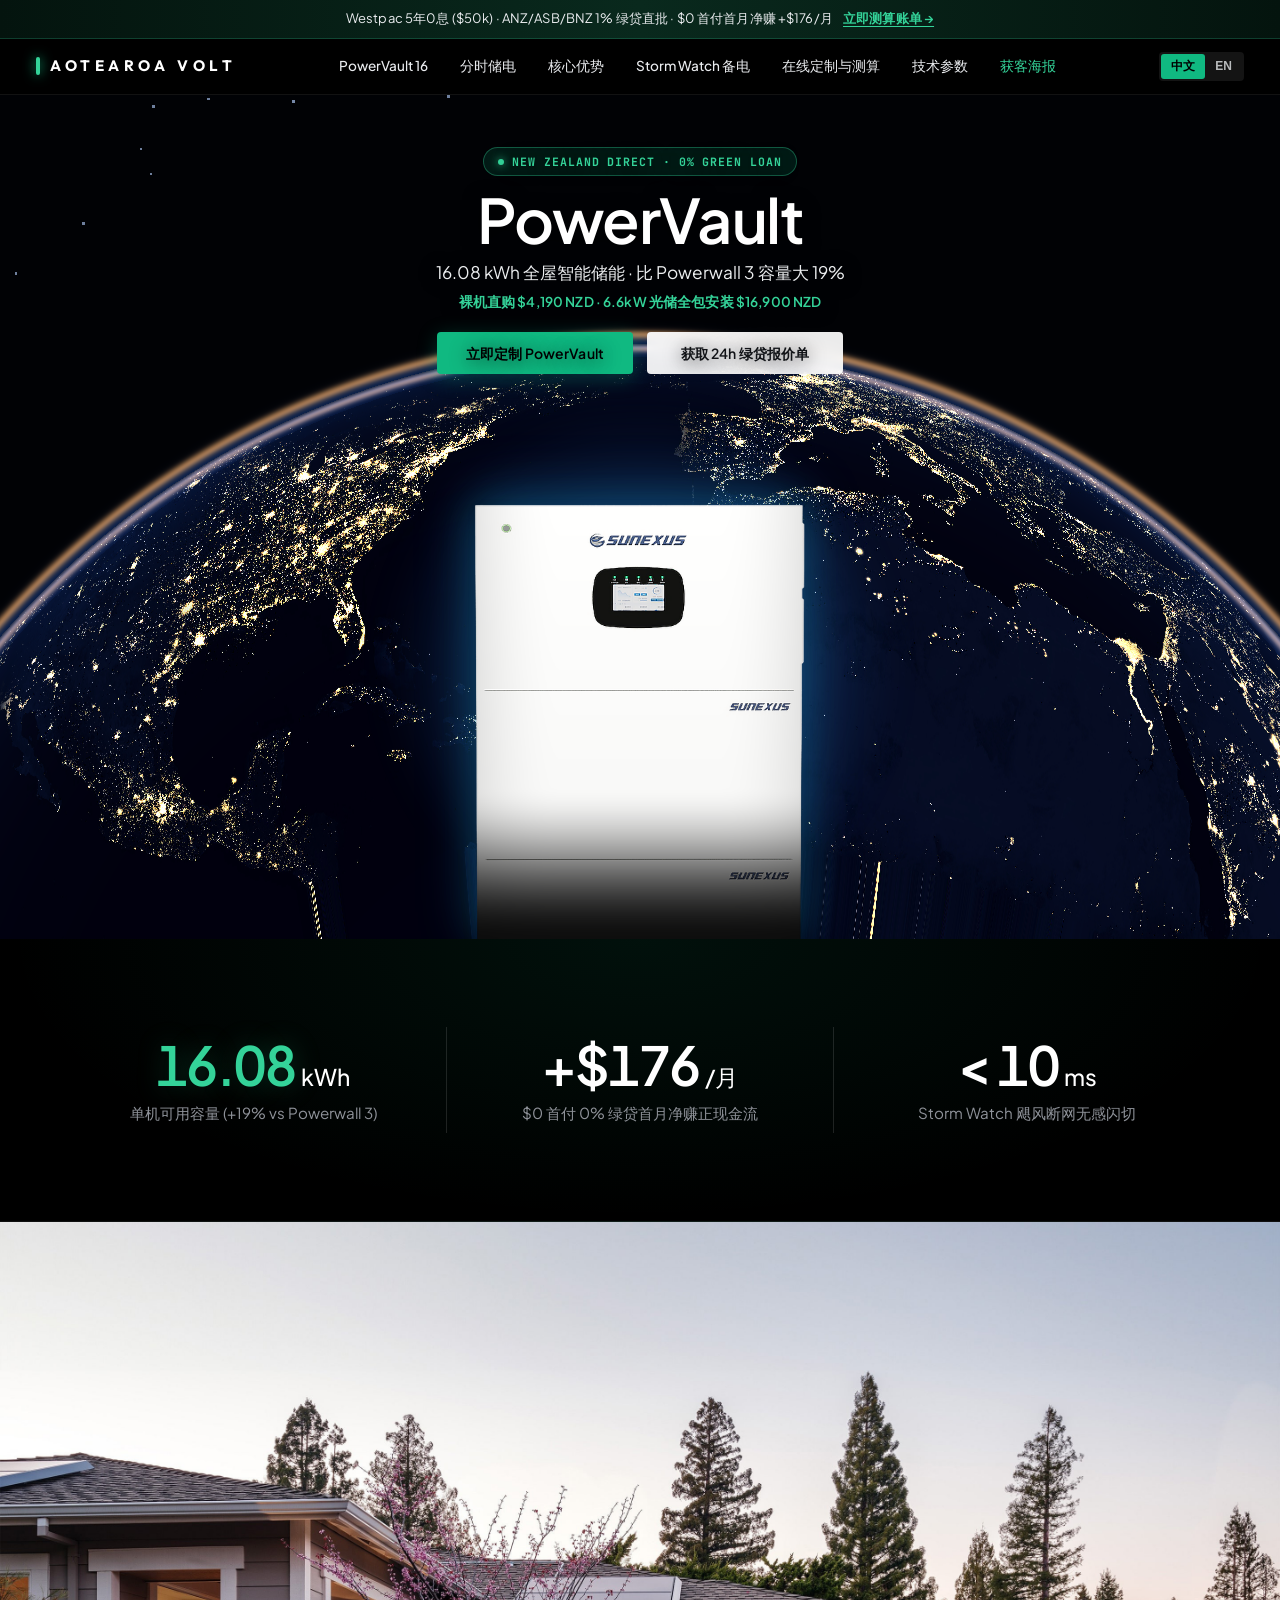
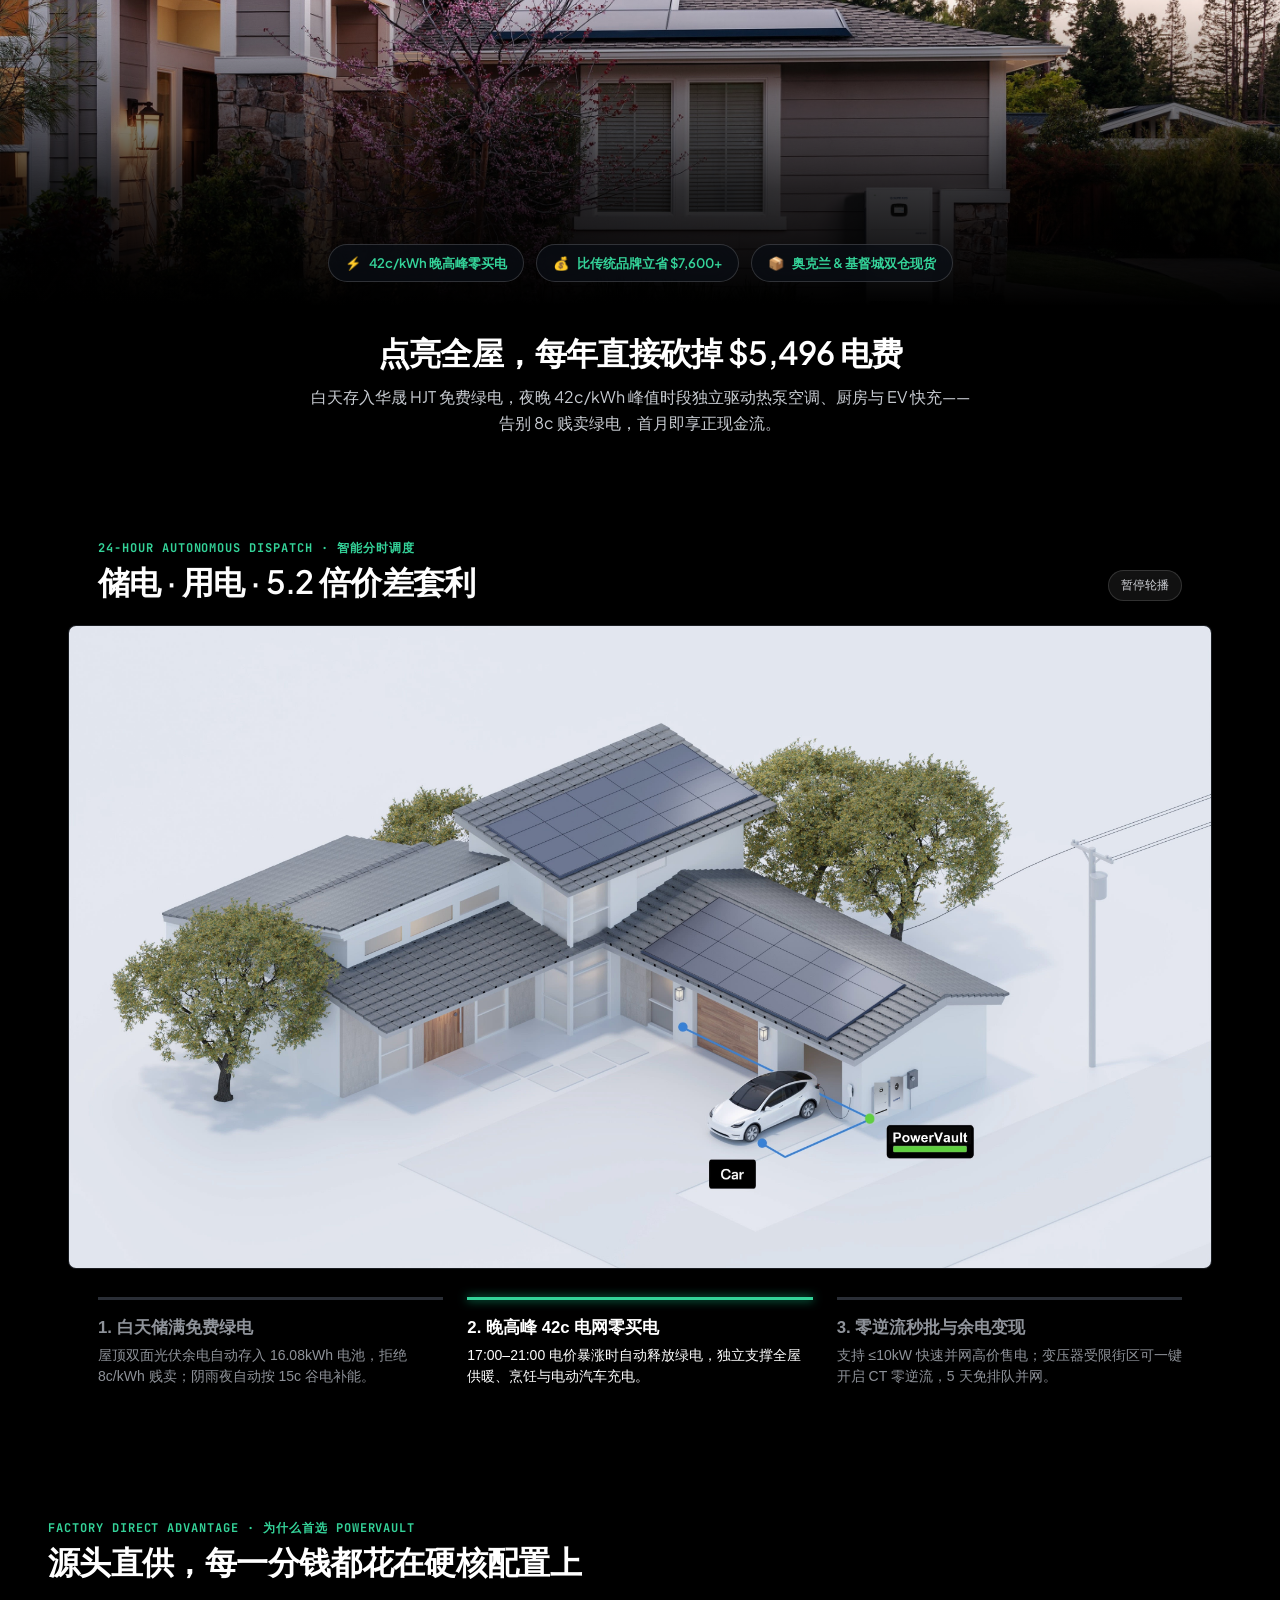
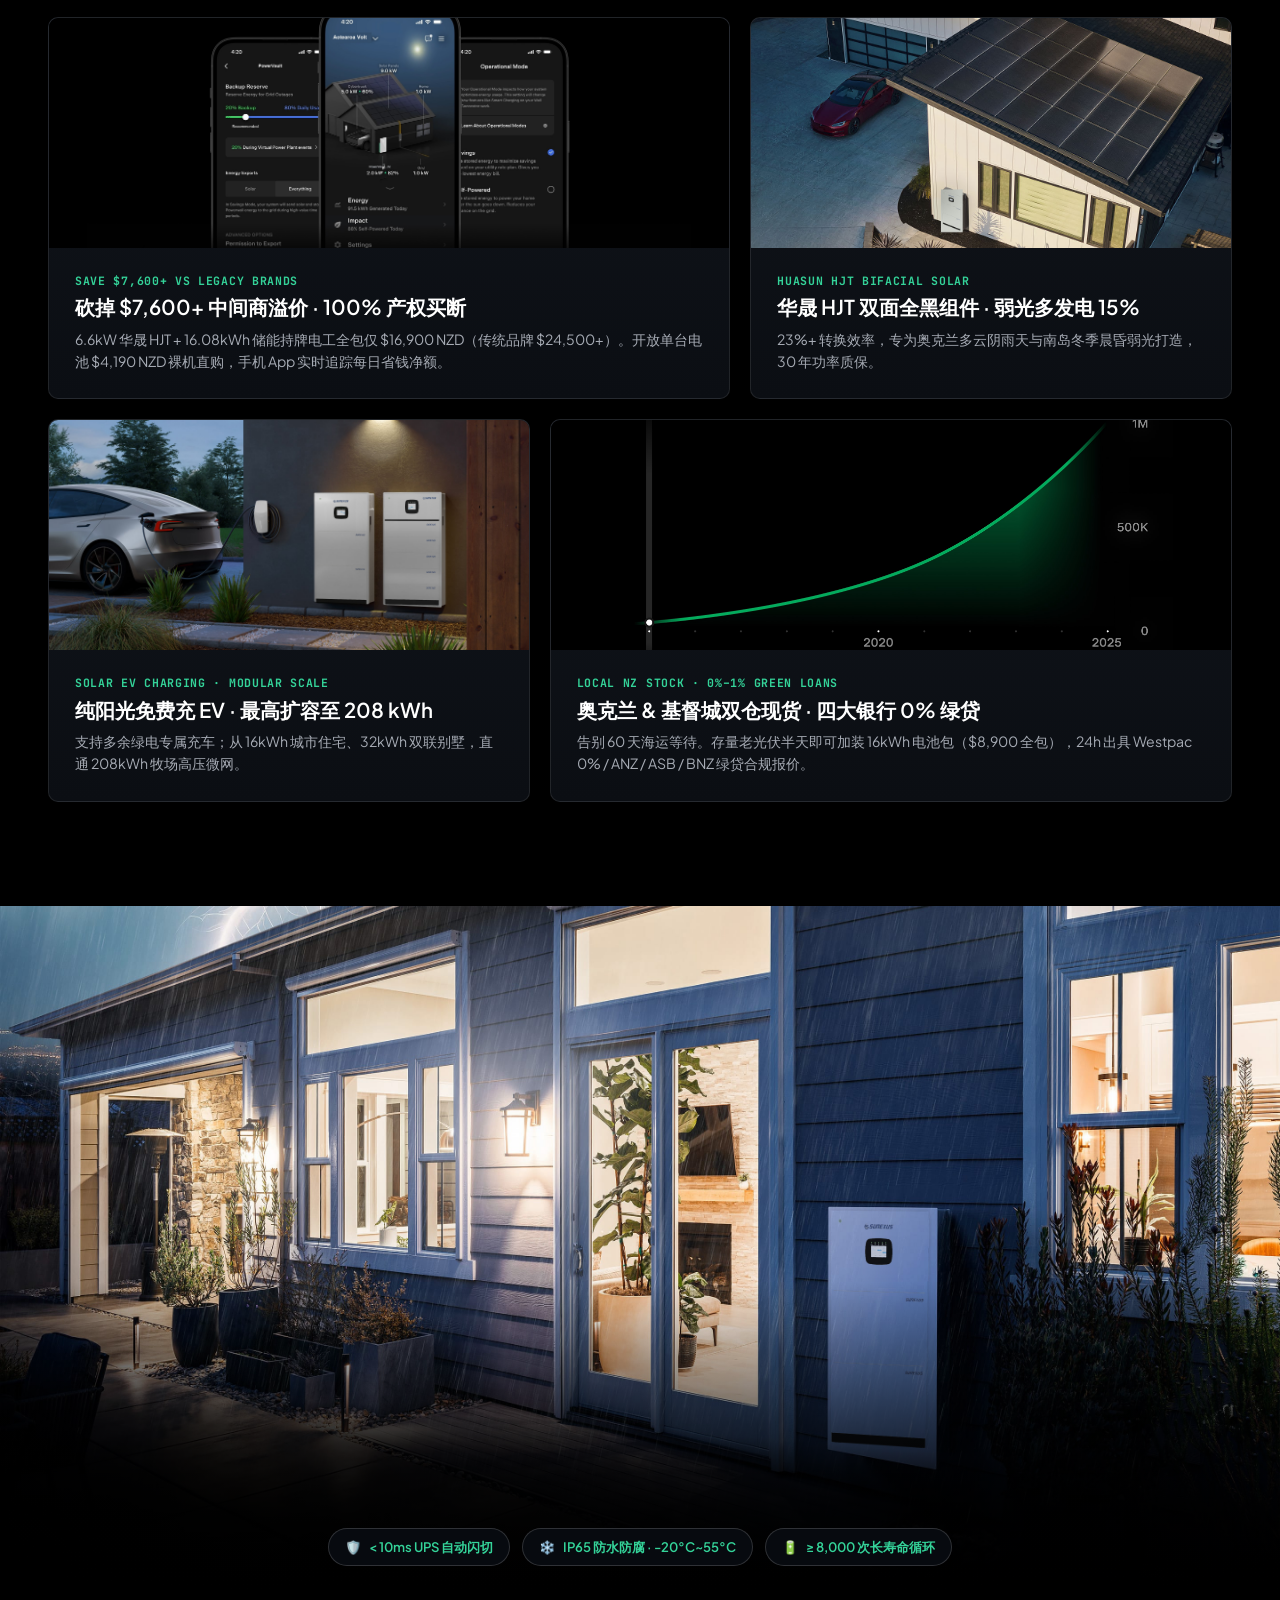
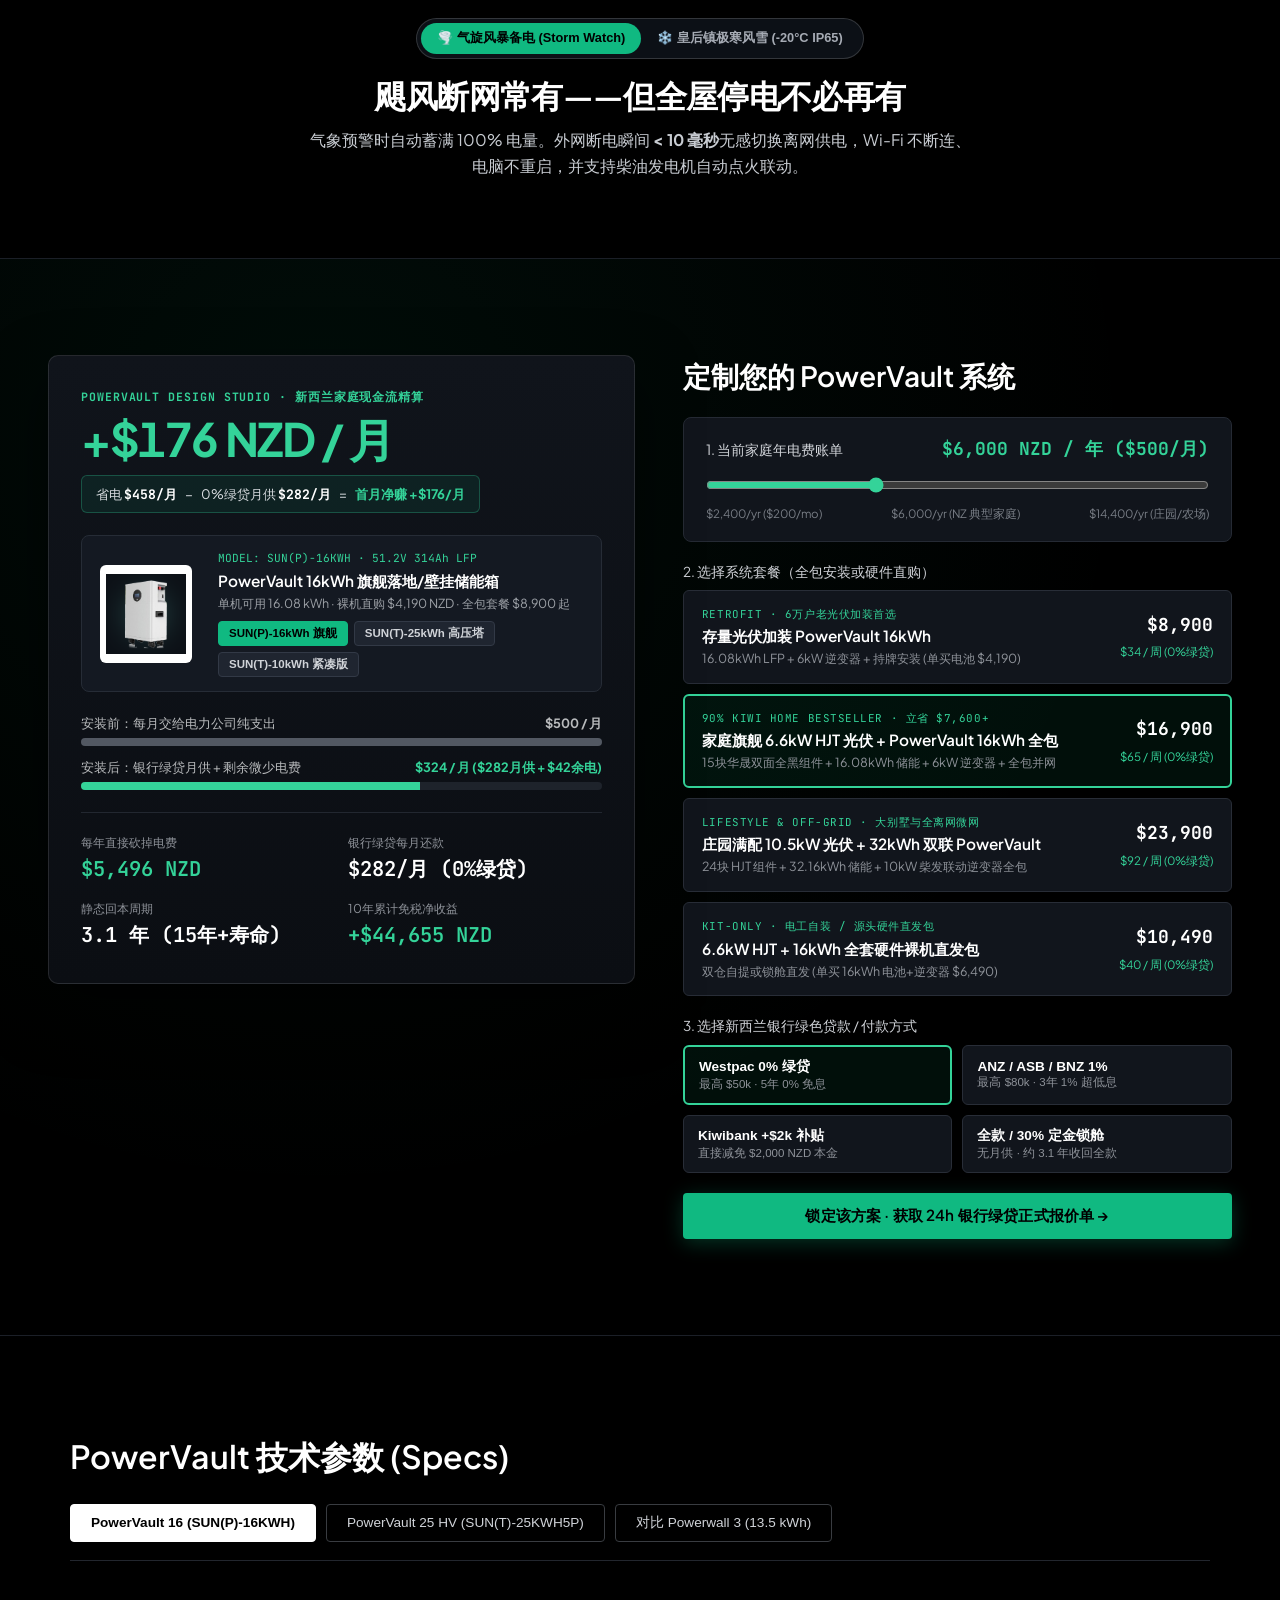
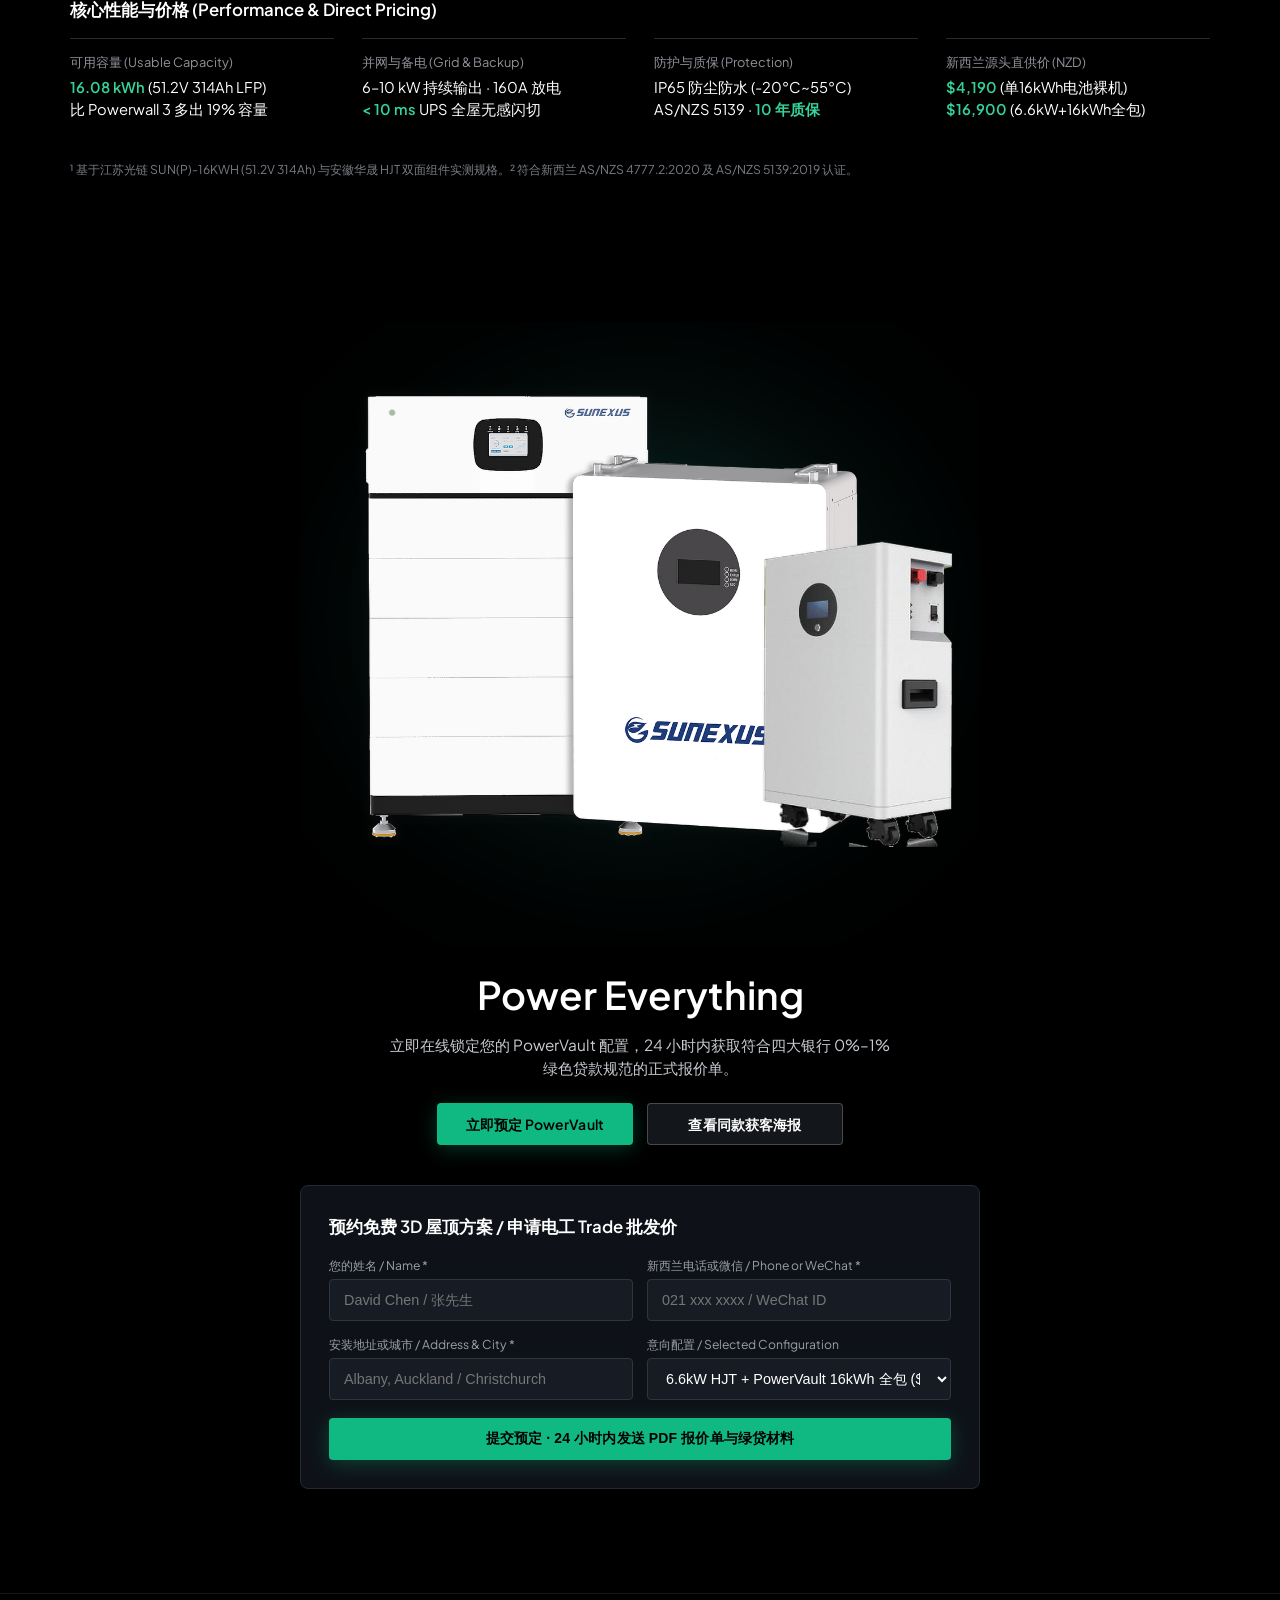
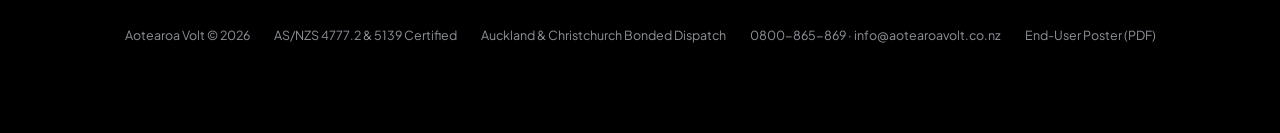
==== commit 226e447f: "feat: streamline layout to 7 high-impact sections with bento grid, auto-progress carousel, and float" ====
--- a/index.html
+++ b/index.html
@@ -7,20 +7,20 @@
   <link rel="preconnect" href="https://fonts.googleapis.com">
   <link rel="preconnect" href="https://fonts.gstatic.com" crossorigin>
   <link href="https://fonts.googleapis.com/css2?family=JetBrains+Mono:wght@500;700&family=Outfit:wght@500;600;700&family=Plus+Jakarta+Sans:wght@400;500;600;700&display=swap" rel="stylesheet">
-  <link rel="stylesheet" href="styles.css?v=20261110_14k_native" />
+  <link rel="stylesheet" href="styles.css?v=20261110_v10_clean" />
   <style id="inline-tesla-v8">
 :root {
   --bg-black: #000000;
-  --bg-dark-elevated: #111317;
-  --bg-dark-card: #171A20;
+  --bg-dark-elevated: #0D1015;
+  --bg-dark-card: #13171F;
   --text-white: #FFFFFF;
-  --text-secondary: #D0D1D2;
-  --text-muted: #8E8E93;
+  --text-secondary: #D0D3D8;
+  --text-muted: #8E9299;
   --emerald: #10B981;
   --emerald-bright: #34D399;
   --emerald-dark: #059669;
-  --border-hairline: #22252A;
-  --border-subtle: rgba(255, 255, 255, 0.14);
+  --border-hairline: #22262E;
+  --border-subtle: rgba(255, 255, 255, 0.12);
   --font-sans: "Universal Sans", "Plus Jakarta Sans", -apple-system, BlinkMacSystemFont, "Segoe UI", Roboto, "PingFang SC", "Hiragino Sans GB", "Microsoft YaHei", sans-serif;
   --font-display: "Outfit", "Plus Jakarta Sans", -apple-system, BlinkMacSystemFont, sans-serif;
   --font-mono: "JetBrains Mono", monospace;
@@ -56,17 +56,36 @@
   text-decoration: none;
 }
 
+/* Modern Web Guidance: Improve Text Layout and Legibility */
+h1, h2, h3, h4, .tcl-h2, .tcl-hero-title, .tcl-bento-title {
+  text-wrap: balance;
+}
+
+p, li, .tcl-body-copy, .tcl-overbar-tab-copy, .tcl-bento-desc {
+  text-wrap: pretty;
+}
+
+.tcl-badge-num,
+.tcl-studio-cashflow,
+.tcl-kpi-cell strong,
+.tcl-opt-price strong,
+.tcl-slider-top strong,
+.tcl-eq-pill strong,
+.tcl-dock-price {
+  font-variant-numeric: tabular-nums;
+}
+
 /* =========================================================
    TOP TESLA ANNOUNCEMENT RIBBON (tds-banner)
    ========================================================= */
 .tds-banner {
-  background: linear-gradient(90deg, #061A12 0%, #0A2E20 50%, #061A12 100%);
-  border-bottom: 1px solid rgba(16, 185, 129, 0.25);
-  color: #FFFFFF;
+  background: linear-gradient(90deg, #04140E 0%, #09291D 50%, #04140E 100%);
+  border-bottom: 1px solid rgba(52, 211, 153, 0.22);
+  color: #EAECEF;
   font-size: 0.8125rem;
   font-weight: 400;
   text-align: center;
-  padding: 10px 20px;
+  padding: 9px 20px;
   letter-spacing: 0.01em;
   position: relative;
   z-index: 1001;
@@ -77,7 +96,7 @@
   text-decoration: underline;
   text-underline-offset: 3px;
   margin-left: 8px;
-  font-weight: 500;
+  font-weight: 600;
 }
 
 /* =========================================================
@@ -90,10 +109,10 @@
   right: 0;
   height: 56px;
   z-index: 1000;
-  background: rgba(0, 0, 0, 0.68);
-  backdrop-filter: blur(16px);
-  -webkit-backdrop-filter: blur(16px);
-  border-bottom: 1px solid rgba(255, 255, 255, 0.06);
+  background: rgba(0, 0, 0, 0.72);
+  backdrop-filter: blur(18px);
+  -webkit-backdrop-filter: blur(18px);
+  border-bottom: 1px solid rgba(255, 255, 255, 0.07);
   transition: background 0.25s ease;
 }
 
@@ -114,7 +133,7 @@
   font-family: var(--font-display);
   font-size: 0.95rem;
   font-weight: 700;
-  letter-spacing: 0.32em;
+  letter-spacing: 0.3em;
   text-transform: uppercase;
   color: #FFFFFF;
   white-space: nowrap;
@@ -125,7 +144,7 @@
   height: 18px;
   border-radius: 2px;
   background: var(--emerald-bright);
-  box-shadow: 0 0 10px var(--emerald);
+  box-shadow: 0 0 12px var(--emerald);
   display: inline-block;
 }
 
@@ -136,9 +155,9 @@
 }
 
 .tds-nav-center a {
-  font-size: 0.875rem;
+  font-size: 0.85rem;
   font-weight: 500;
-  color: #FFFFFF;
+  color: #EAECEF;
   padding: 6px 14px;
   border-radius: 4px;
   transition: background 0.2s ease, color 0.2s ease;
@@ -147,6 +166,7 @@
 
 .tds-nav-center a:hover {
   background: rgba(255, 255, 255, 0.1);
+  color: #FFFFFF;
 }
 
 .tds-nav-center a.poster-link {
@@ -175,7 +195,7 @@
   padding: 4px 10px;
   border-radius: 3px;
   cursor: pointer;
-  transition: all 0.18s ease;
+  transition: background 0.18s ease, color 0.18s ease;
 }
 
 .tds-lang-btn.active {
@@ -184,47 +204,53 @@
 }
 
 /* =========================================================
-   TESLA BUTTONS (200px Rectangular 4px Radius)
+   TESLA BUTTONS
    ========================================================= */
 .tds-btn-group {
   display: inline-flex;
   align-items: center;
   justify-content: center;
-  gap: 16px;
+  gap: 14px;
   flex-wrap: wrap;
-  flex-wrap: balance;
 }
 
 .tds-btn {
   display: inline-flex;
   align-items: center;
   justify-content: center;
-  min-width: 200px;
-  height: 40px;
+  min-width: 196px;
+  height: 42px;
   padding: 0 24px;
   border-radius: 4px;
   font-size: 0.875rem;
   font-weight: 600;
   letter-spacing: 0.01em;
   cursor: pointer;
-  transition: all 0.2s ease;
+  transition: transform 0.18s ease, background 0.2s ease, box-shadow 0.2s ease;
   border: none;
   text-align: center;
   white-space: nowrap;
 }
 
+.tds-btn:active {
+  transform: scale(0.98);
+}
+
 .tds-btn--primary {
   background: var(--emerald);
   color: #000000;
+  box-shadow: 0 4px 20px rgba(16, 185, 129, 0.28);
 }
 
 .tds-btn--primary:hover {
   background: var(--emerald-bright);
+  box-shadow: 0 6px 26px rgba(52, 211, 153, 0.42);
 }
 
 .tds-btn--white {
-  background: #F4F4F4;
-  color: #171A20;
+  background: rgba(255, 255, 255, 0.92);
+  color: #111317;
+  backdrop-filter: blur(8px);
 }
 
 .tds-btn--white:hover {
@@ -232,7 +258,7 @@
 }
 
 .tds-btn--dark {
-  background: #171A20;
+  background: rgba(23, 26, 32, 0.85);
   color: #FFFFFF;
   border: 1px solid rgba(255, 255, 255, 0.22);
 }
@@ -243,14 +269,14 @@
 }
 
 /* =========================================================
-   BLOCK 0: TESLA 100VH HERO WITH ANIMATED 3D BLUE PLANET
+   BLOCK 0: TESLA 100VH HERO WITH ANIMATED 3D NIGHT EARTH
    ========================================================= */
 .tcl-hero {
   position: relative;
   width: 100%;
   height: calc(100vh - 56px);
   height: calc(100dvh - 56px);
-  min-height: 680px;
+  min-height: 660px;
   max-height: 1080px;
   background: #020409 url('assets/tesla/01_hero_blue_planet_bg.jpg?v=20261110_14k_native') center bottom / cover no-repeat;
   overflow: clip;
@@ -270,7 +296,6 @@
   overflow: hidden;
 }
 
-/* CSS 3D Rotating Night Earth Dome (instant animation + fallback before/without WebGL) */
 .tcl-planet-dome {
   position: absolute;
   left: 50%;
@@ -300,7 +325,9 @@
   background-repeat: repeat;
   border-radius: 50%;
   will-change: background-position;
-  animation: planetSurfaceDrift 95s linear infinite;
+  @media (prefers-reduced-motion: no-preference) {
+    animation: planetSurfaceDrift 95s linear infinite;
+  }
 }
 
 .tcl-planet-atmosphere {
@@ -318,12 +345,8 @@
 }
 
 @keyframes planetSurfaceDrift {
-  0% {
-    background-position: 65% 28%;
-  }
-  100% {
-    background-position: 225% 28%;
-  }
+  0% { background-position: 65% 28%; }
+  100% { background-position: 225% 28%; }
 }
 
 .tcl-planet-canvas {
@@ -335,14 +358,13 @@
   z-index: 2;
 }
 
-/* Foreground Freestanding PowerVault Monolith */
 .tcl-hero-monolith-wrap {
   position: absolute;
   left: 50%;
   bottom: 0;
   transform: translateX(-50%);
-  height: min(53vh, 520px);
-  min-height: 330px;
+  height: min(52vh, 510px);
+  min-height: 320px;
   z-index: 2;
   display: flex;
   align-items: flex-end;
@@ -358,7 +380,7 @@
   height: 110%;
   transform: translate(-50%, -50%);
   background: radial-gradient(ellipse at center,
-    rgba(52, 211, 153, 0.24) 0%,
+    rgba(52, 211, 153, 0.25) 0%,
     rgba(45, 135, 235, 0.22) 38%,
     rgba(0, 0, 0, 0) 72%);
   filter: blur(18px);
@@ -379,46 +401,75 @@
   position: relative;
   z-index: 3;
   text-align: center;
-  padding: 68px 24px 20px;
-  max-width: 860px;
+  padding: 52px 24px 16px;
+  max-width: 820px;
   margin: 0 auto;
   text-shadow: 0 2px 18px rgba(0, 0, 0, 0.75);
 }
 
+.tcl-hero-eyebrow {
+  display: inline-flex;
+  align-items: center;
+  gap: 8px;
+  padding: 5px 14px;
+  border-radius: 999px;
+  background: rgba(16, 185, 129, 0.14);
+  border: 1px solid rgba(52, 211, 153, 0.35);
+  color: var(--emerald-bright);
+  font-family: var(--font-mono);
+  font-size: 0.72rem;
+  font-weight: 700;
+  letter-spacing: 0.08em;
+  text-transform: uppercase;
+  margin-bottom: 12px;
+  backdrop-filter: blur(8px);
+}
+
+.tcl-hero-eyebrow-dot {
+  width: 6px;
+  height: 6px;
+  border-radius: 50%;
+  background: var(--emerald-bright);
+  box-shadow: 0 0 8px var(--emerald-bright);
+}
+
 .tcl-hero-title {
-  font-size: clamp(2.75rem, 4.5vw, 4rem);
-  line-height: 1.05;
-  font-weight: 500;
-  letter-spacing: -0.02em;
+  font-size: clamp(2.85rem, 4.8vw, 4.2rem);
+  line-height: 1.04;
+  font-weight: 600;
+  letter-spacing: -0.025em;
   color: #FFFFFF;
 }
 
 .tcl-hero-subtitle {
-  font-size: clamp(1.05rem, 1.4vw, 1.25rem);
+  font-size: clamp(1.05rem, 1.35vw, 1.22rem);
   font-weight: 400;
-  color: #E2E4E6;
+  color: #ECEEF0;
   margin-top: 8px;
 }
 
 .tcl-hero-sub2 {
-  font-size: 0.875rem;
+  display: block;
+  font-size: 0.85rem;
   color: var(--emerald-bright);
   margin-top: 6px;
-  font-weight: 500;
-  letter-spacing: 0.02em;
+  font-weight: 600;
+  letter-spacing: 0.01em;
 }
 
 .tcl-hero-cta {
-  margin-top: 24px;
+  display: flex;
+  justify-content: center;
+  margin-top: 20px;
 }
 
 /* =========================================================
-   BLOCK 1: TESLA 3-BADGE GROUP ON PURE BLACK
-   (paddingBlockStart: 168px, paddingBlockEnd: 168px, gap: 80px)
+   BLOCK 1: SLEEK 3-BADGE RIBBON ON PURE BLACK
    ========================================================= */
 .tcl-badge-section {
-  background: #000000;
-  padding: 148px 48px;
+  background: radial-gradient(ellipse at 50% 0%, rgba(16, 185, 129, 0.09) 0%, rgba(0, 0, 0, 0) 70%), #000000;
+  padding: 88px 48px;
+  border-bottom: 1px solid rgba(255, 255, 255, 0.06);
   display: flex;
   justify-content: center;
 }
@@ -428,15 +479,15 @@
   align-items: stretch;
   justify-content: center;
   gap: 0;
-  max-width: 1200px;
+  max-width: 1160px;
   width: 100%;
 }
 
 .tcl-badge-item {
   flex: 1;
   text-align: center;
-  padding: 8px 48px;
-  border-right: 1px solid rgba(255, 255, 255, 0.16);
+  padding: 8px 40px;
+  border-right: 1px solid rgba(255, 255, 255, 0.12);
   display: flex;
   flex-direction: column;
   justify-content: center;
@@ -456,120 +507,33 @@
 }
 
 .tcl-badge-num {
-  font-size: clamp(2.75rem, 4.4vw, 4rem);
-  line-height: 1.1;
-  font-weight: 500;
+  font-size: clamp(2.65rem, 4.2vw, 3.75rem);
+  line-height: 1.08;
+  font-weight: 600;
   letter-spacing: -0.03em;
   color: #FFFFFF;
 }
 
 .tcl-badge-num.emerald {
   color: var(--emerald-bright);
+  text-shadow: 0 0 28px rgba(52, 211, 153, 0.25);
 }
 
 .tcl-badge-unit {
-  font-size: clamp(1.35rem, 2vw, 1.75rem);
+  font-size: clamp(1.25rem, 1.8vw, 1.6rem);
   font-weight: 500;
   color: #FFFFFF;
 }
 
 .tcl-badge-bottomline {
-  margin-top: 10px;
-  font-size: 1.05rem;
+  margin-top: 8px;
+  font-size: 0.95rem;
   font-weight: 400;
   color: var(--text-muted);
 }
 
 /* =========================================================
-   BLOCK 2 & BLOCK 4: TESLA 21:9 MEDIA CAROUSEL + OVERBAR FLUID TABS
-   ========================================================= */
-.tcl-carousel-section {
-  background: #000000;
-  padding: 40px 0 120px;
-}
-
-.tcl-carousel-media-wrap {
-  max-width: 1344px;
-  margin: 0 auto;
-  padding: 0 48px;
-}
-
-.tcl-carousel-stage {
-  position: relative;
-  width: 100%;
-  aspect-ratio: 21 / 9;
-  background: #000000;
-  border-radius: 4px;
-  overflow: hidden;
-}
-
-.tcl-carousel-stage.aspect-16-9 {
-  aspect-ratio: 16 / 9;
-}
-
-.tcl-carousel-stage img,
-.tcl-carousel-stage video {
-  width: 100%;
-  height: 100%;
-  object-fit: cover;
-  display: block;
-}
-
-/* Overbar Fluid 3-Col or 4-Col Navigation Tabs */
-.tcl-overbar-tabs {
-  max-width: 1120px;
-  margin: 36px auto 0;
-  padding: 0 48px;
-  display: grid;
-  grid-template-columns: repeat(4, 1fr);
-  gap: 28px;
-}
-
-.tcl-overbar-tabs.cols-3 {
-  grid-template-columns: repeat(3, 1fr);
-}
-
-.tcl-overbar-tab {
-  background: transparent;
-  border: none;
-  border-top: 3px solid #393C41;
-  padding-top: 18px;
-  text-align: left;
-  cursor: pointer;
-  color: #8E8E93;
-  transition: all 0.22s ease;
-}
-
-.tcl-overbar-tab:hover {
-  border-top-color: #6E7278;
-  color: #D0D1D2;
-}
-
-.tcl-overbar-tab.active {
-  border-top-color: var(--emerald-bright);
-  color: #FFFFFF;
-}
-
-.tcl-overbar-tab-title {
-  display: block;
-  font-size: 1.05rem;
-  font-weight: 600;
-  margin-bottom: 8px;
-  color: inherit;
-}
-
-.tcl-overbar-tab.active .tcl-overbar-tab-title {
-  color: #FFFFFF;
-}
-
-.tcl-overbar-tab-copy {
-  font-size: 0.875rem;
-  line-height: 1.55;
-  color: inherit;
-}
-
-/* =========================================================
-   BLOCK 3, 5, 8: FULL-BLEED PHOTO + BOTTOM SCRIM + HEADER GROUP
+   BLOCK 2: FULL-BLEED ARCHITECTURAL SHOWCASE + OVERLAY CHIPS
    ========================================================= */
 .tcl-text-on-media {
   position: relative;
@@ -580,9 +544,9 @@
 .tcl-full-bleed-media {
   position: relative;
   width: 100%;
-  height: 82vh;
-  min-height: 560px;
-  max-height: 920px;
+  height: 76vh;
+  min-height: 500px;
+  max-height: 860px;
   overflow: hidden;
 }
 
@@ -592,273 +556,469 @@
   object-fit: cover;
   object-position: center;
   display: block;
-}
-
-/* Bottom gradient fade into pure #000000 exactly like Tesla */
+  transition: opacity 0.35s ease, transform 0.6s ease;
+}
+
 .tcl-full-bleed-media::after {
   content: "";
   position: absolute;
   left: 0;
   right: 0;
   bottom: 0;
-  height: 38%;
-  background: linear-gradient(180deg, rgba(0,0,0,0) 0%, rgba(0,0,0,0.78) 65%, #000000 100%);
+  height: 45%;
+  background: linear-gradient(180deg, rgba(0,0,0,0) 0%, rgba(0,0,0,0.75) 62%, #000000 100%);
   pointer-events: none;
 }
 
+/* Glass Overlay Chips floating at the bottom of full-bleed photos */
+.tcl-media-overlay-bar {
+  position: absolute;
+  left: 50%;
+  bottom: 24px;
+  transform: translateX(-50%);
+  z-index: 3;
+  display: flex;
+  align-items: center;
+  justify-content: center;
+  gap: 12px;
+  flex-wrap: wrap;
+  width: calc(100% - 32px);
+  max-width: 980px;
+}
+
+.tcl-glass-chip {
+  display: inline-flex;
+  align-items: center;
+  gap: 8px;
+  padding: 8px 16px;
+  border-radius: 999px;
+  background: rgba(10, 14, 20, 0.76);
+  border: 1px solid rgba(255, 255, 255, 0.16);
+  backdrop-filter: blur(14px);
+  -webkit-backdrop-filter: blur(14px);
+  font-size: 0.82rem;
+  font-weight: 500;
+  color: #F3F4F6;
+  white-space: nowrap;
+}
+
+.tcl-glass-chip strong {
+  color: var(--emerald-bright);
+  font-weight: 600;
+}
+
 .tcl-header-group-center {
-  max-width: 820px;
+  max-width: 720px;
   margin: 0 auto;
-  padding: 48px 24px 96px;
+  padding: 28px 24px 80px;
   text-align: center;
   background: #000000;
 }
 
-.tcl-header-group-left {
-  max-width: 1120px;
-  margin: 0 auto;
-  padding: 48px 48px 112px;
+.tcl-h2 {
+  font-size: clamp(1.75rem, 2.5vw, 2.35rem);
+  line-height: 1.18;
+  font-weight: 600;
+  letter-spacing: -0.02em;
+  color: #FFFFFF;
+}
+
+.tcl-body-copy {
+  font-size: 1rem;
+  line-height: 1.62;
+  color: #C8CCD2;
+  font-weight: 400;
+  max-width: 60ch;
+  margin: 12px auto 0;
+}
+
+/* =========================================================
+   BLOCK 3: AUTO-PLAYING 3D HOME ENERGY FLOW + PROGRESS TABS
+   ========================================================= */
+.tcl-carousel-section {
   background: #000000;
-}
-
-/* Tesla 40-60 and 30-70 Split Header Layout */
-.tcl-split-header {
+  padding: 24px 0 96px;
+}
+
+.tcl-section-top-bar {
   max-width: 1180px;
-  margin: 0 auto;
-  padding: 56px 48px 120px;
-  display: grid;
-  grid-template-columns: 4fr 6fr;
-  gap: 56px;
-  align-items: start;
-}
-
-.tcl-split-header.ratio-30-70 {
-  grid-template-columns: 3.5fr 6.5fr;
-}
-
-.tcl-h2 {
-  font-size: clamp(1.75rem, 2.5vw, 2.25rem);
-  line-height: 1.2;
-  font-weight: 500;
-  letter-spacing: -0.015em;
-  color: #FFFFFF;
-}
-
-.tcl-body-copy {
-  font-size: 0.975rem;
-  line-height: 1.65;
-  color: #D0D1D2;
-  font-weight: 400;
-}
-
-.tcl-header-group-center .tcl-h2 {
-  margin-bottom: 16px;
-}
-
-.tcl-header-group-left .tcl-h2 {
-  margin-bottom: 16px;
-}
-
-.tcl-header-group-left .tcl-body-copy {
-  max-width: 780px;
-}
-
-.tds-inline-link {
-  color: #FFFFFF;
-  text-decoration: underline;
-  text-underline-offset: 4px;
-  transition: color 0.18s ease;
-}
-
-.tds-inline-link:hover {
-  color: var(--emerald-bright);
-}
-
-/* =========================================================
-   BLOCK 6: TESLA VERTICAL 3-SLIDE SPLIT SHOWCASE
-   (Capture More Solar / Avoid Peak Pricing / Earn by Selling)
-   ========================================================= */
-.tcl-vertical-showcase {
-  background: #000000;
-  padding: 64px 48px 128px;
-}
-
-.tcl-vertical-inner {
-  max-width: 1280px;
-  margin: 0 auto;
-  display: grid;
-  grid-template-columns: 7fr 4.5fr;
-  gap: 56px;
-  align-items: center;
-}
-
-.tcl-vertical-media {
-  width: 100%;
-  aspect-ratio: 16 / 10;
-  border-radius: 4px;
-  overflow: hidden;
-  background: #0B0D10;
-}
-
-.tcl-vertical-media img {
-  width: 100%;
-  height: 100%;
-  object-fit: cover;
-  display: block;
-}
-
-.tcl-vertical-tabs {
-  display: flex;
-  flex-direction: column;
-  gap: 28px;
-}
-
-.tcl-v-tab {
-  background: transparent;
-  border: none;
-  border-left: 3px solid #2E3136;
-  padding: 6px 0 6px 24px;
-  text-align: left;
-  cursor: pointer;
-  color: #8E8E93;
-  transition: all 0.22s ease;
-}
-
-.tcl-v-tab:hover {
-  border-left-color: #6E7278;
-  color: #D0D1D2;
-}
-
-.tcl-v-tab.active {
-  border-left-color: var(--emerald-bright);
-  color: #FFFFFF;
-}
-
-.tcl-v-tab h3 {
-  font-size: 1.35rem;
-  font-weight: 500;
-  margin-bottom: 8px;
-  color: inherit;
-}
-
-.tcl-v-tab p {
-  font-size: 0.925rem;
-  line-height: 1.6;
-  color: inherit;
-}
-
-/* =========================================================
-   BLOCK 7 & BLOCK 9: CONSTRAINED GALLERY MEDIA
-   ========================================================= */
-.tcl-gallery-section {
-  background: #000000;
-  padding-top: 24px;
-}
-
-.tcl-gallery-media {
-  max-width: 1344px;
-  margin: 0 auto;
+  margin: 0 auto 24px;
   padding: 0 48px;
-}
-
-.tcl-gallery-media img {
-  width: 100%;
-  height: auto;
-  border-radius: 4px;
-  display: block;
-}
-
-/* =========================================================
-   TESLA DESIGN STUDIO CONFIGURATOR (/powerwall/design Dark UI)
-   ========================================================= */
-.tcl-design-studio {
-  background: #000000;
-  border-top: 1px solid #1B1E23;
-  border-bottom: 1px solid #1B1E23;
-  padding: 112px 48px;
-}
-
-.tcl-studio-container {
-  max-width: 1280px;
-  margin: 0 auto;
-  display: grid;
-  grid-template-columns: 6.5fr 5.5fr;
-  gap: 56px;
-  align-items: start;
-}
-
-.tcl-studio-preview {
-  position: sticky;
-  top: 84px;
-  background: #0D1014;
-  border: 1px solid #22262C;
-  border-radius: 8px;
-  padding: 36px;
-}
-
-.tcl-studio-eyebrow {
+  display: flex;
+  align-items: flex-end;
+  justify-content: space-between;
+  gap: 16px;
+}
+
+.tcl-eyebrow-tag {
   font-family: var(--font-mono);
   font-size: 0.75rem;
   font-weight: 700;
   letter-spacing: 0.08em;
   text-transform: uppercase;
   color: var(--emerald-bright);
-  margin-bottom: 10px;
+  display: block;
+  margin-bottom: 6px;
+}
+
+.tcl-pause-btn {
+  display: inline-flex;
+  align-items: center;
+  gap: 6px;
+  background: rgba(255, 255, 255, 0.07);
+  border: 1px solid rgba(255, 255, 255, 0.14);
+  color: #D0D3D8;
+  font-size: 0.76rem;
+  font-weight: 500;
+  padding: 6px 12px;
+  border-radius: 999px;
+  cursor: pointer;
+  transition: background 0.18s ease, color 0.18s ease;
+  white-space: nowrap;
+}
+
+.tcl-pause-btn:hover {
+  background: rgba(255, 255, 255, 0.14);
+  color: #FFFFFF;
+}
+
+.tcl-carousel-media-wrap {
+  max-width: 1240px;
+  margin: 0 auto;
+  padding: 0 48px;
+}
+
+.tcl-carousel-stage {
+  position: relative;
+  width: 100%;
+  aspect-ratio: 16 / 9;
+  background: #070A0F;
+  border-radius: 8px;
+  border: 1px solid rgba(255, 255, 255, 0.08);
+  overflow: hidden;
+  box-shadow: 0 24px 60px rgba(0, 0, 0, 0.65);
+}
+
+.tcl-carousel-stage img {
+  width: 100%;
+  height: 100%;
+  object-fit: cover;
+  display: block;
+  transition: opacity 0.28s ease;
+}
+
+.tcl-overbar-tabs {
+  max-width: 1180px;
+  margin: 28px auto 0;
+  padding: 0 48px;
+  display: grid;
+  grid-template-columns: repeat(3, 1fr);
+  gap: 24px;
+}
+
+.tcl-overbar-tab {
+  position: relative;
+  background: transparent;
+  border: none;
+  border-top: 3px solid #2A2E36;
+  padding-top: 16px;
+  text-align: left;
+  cursor: pointer;
+  color: #8E9299;
+  transition: color 0.22s ease, border-color 0.22s ease;
+}
+
+/* Animated Progress Bar on Active Tab */
+.tcl-overbar-tab::before {
+  content: "";
+  position: absolute;
+  top: -3px;
+  left: 0;
+  height: 3px;
+  width: 0%;
+  background: var(--emerald-bright);
+  box-shadow: 0 0 10px var(--emerald);
+}
+
+.tcl-overbar-tab.active {
+  color: #FFFFFF;
+}
+
+.tcl-overbar-tab.active::before {
+  width: 100%;
+  @media (prefers-reduced-motion: no-preference) {
+    transition: width 6s linear;
+  }
+}
+
+.tcl-overbar-tabs.paused .tcl-overbar-tab.active::before {
+  transition: none;
+  width: 100%;
+}
+
+.tcl-overbar-tab:hover {
+  color: #D8DCE0;
+}
+
+.tcl-overbar-tab-title {
+  display: block;
+  font-size: 1.05rem;
+  font-weight: 600;
+  margin-bottom: 6px;
+  color: inherit;
+}
+
+.tcl-overbar-tab.active .tcl-overbar-tab-title {
+  color: #FFFFFF;
+}
+
+.tcl-overbar-tab-copy {
+  font-size: 0.875rem;
+  line-height: 1.52;
+  color: inherit;
+}
+
+/* =========================================================
+   BLOCK 4: APPLE / TESLA 4-CARD BENTO GRID (#why-powervault)
+   ========================================================= */
+.tcl-bento-section {
+  background: #000000;
+  padding: 36px 48px 104px;
+}
+
+.tcl-bento-inner {
+  max-width: 1240px;
+  margin: 0 auto;
+}
+
+.tcl-bento-header {
+  max-width: 680px;
+  margin-bottom: 36px;
+}
+
+.tcl-bento-grid {
+  display: grid;
+  grid-template-columns: repeat(12, 1fr);
+  gap: 20px;
+}
+
+.tcl-bento-card {
+  position: relative;
+  background: linear-gradient(180deg, #11151C 0%, #0B0E13 100%);
+  border: 1px solid rgba(255, 255, 255, 0.09);
+  border-radius: 10px;
+  overflow: hidden;
+  display: flex;
+  flex-direction: column;
+  justify-content: space-between;
+  transition: border-color 0.25s ease, transform 0.25s ease;
+}
+
+.tcl-bento-card:hover {
+  border-color: rgba(52, 211, 153, 0.4);
+  transform: translateY(-2px);
+}
+
+.tcl-bento-card.span-7 {
+  grid-column: span 7;
+}
+
+.tcl-bento-card.span-5 {
+  grid-column: span 5;
+}
+
+.tcl-bento-media {
+  width: 100%;
+  height: 230px;
+  overflow: hidden;
+  background: #07090C;
+  position: relative;
+}
+
+.tcl-bento-media img {
+  width: 100%;
+  height: 100%;
+  object-fit: cover;
+  display: block;
+  transition: transform 0.5s ease;
+}
+
+.tcl-bento-card:hover .tcl-bento-media img {
+  transform: scale(1.03);
+}
+
+.tcl-bento-body {
+  padding: 24px 26px 26px;
+  flex: 1;
+  display: flex;
+  flex-direction: column;
+  justify-content: space-between;
+}
+
+.tcl-bento-kicker {
+  font-family: var(--font-mono);
+  font-size: 0.72rem;
+  font-weight: 700;
+  color: var(--emerald-bright);
+  text-transform: uppercase;
+  letter-spacing: 0.06em;
+  margin-bottom: 6px;
+}
+
+.tcl-bento-title {
+  font-size: 1.28rem;
+  font-weight: 600;
+  color: #FFFFFF;
+  line-height: 1.25;
+  margin-bottom: 8px;
+}
+
+.tcl-bento-desc {
+  font-size: 0.88rem;
+  line-height: 1.55;
+  color: #A6ABB4;
+}
+
+/* =========================================================
+   BLOCK 5: INTERACTIVE STORM WATCH & EXTREME WEATHER STAGE
+   ========================================================= */
+.tcl-weather-switcher {
+  display: inline-flex;
+  background: rgba(15, 19, 26, 0.85);
+  border: 1px solid rgba(255, 255, 255, 0.16);
+  border-radius: 999px;
+  padding: 4px;
+  margin-bottom: 18px;
+}
+
+.tcl-weather-btn {
+  border: none;
+  background: transparent;
+  color: #A6ABB4;
+  font-size: 0.8rem;
+  font-weight: 600;
+  padding: 7px 16px;
+  border-radius: 999px;
+  cursor: pointer;
+  transition: background 0.2s ease, color 0.2s ease;
+}
+
+.tcl-weather-btn.active {
+  background: var(--emerald);
+  color: #000000;
+}
+
+/* =========================================================
+   BLOCK 6: TESLA DESIGN STUDIO CONFIGURATOR (#design-studio)
+   ========================================================= */
+.tcl-design-studio {
+  background: radial-gradient(ellipse at 25% 15%, rgba(16, 185, 129, 0.07) 0%, rgba(0, 0, 0, 0) 60%), #000000;
+  border-top: 1px solid #1B1F27;
+  border-bottom: 1px solid #1B1F27;
+  padding: 96px 48px;
+}
+
+.tcl-studio-container {
+  max-width: 1260px;
+  margin: 0 auto;
+  display: grid;
+  grid-template-columns: 6.2fr 5.8fr;
+  gap: 48px;
+  align-items: start;
+}
+
+.tcl-studio-preview {
+  position: sticky;
+  top: 78px;
+  background: linear-gradient(180deg, #10141B 0%, #0B0E13 100%);
+  border: 1px solid rgba(255, 255, 255, 0.11);
+  border-radius: 10px;
+  padding: 32px;
+  box-shadow: 0 24px 60px rgba(0, 0, 0, 0.55);
+}
+
+.tcl-studio-eyebrow {
+  font-family: var(--font-mono);
+  font-size: 0.72rem;
+  font-weight: 700;
+  letter-spacing: 0.08em;
+  text-transform: uppercase;
+  color: var(--emerald-bright);
+  margin-bottom: 8px;
 }
 
 .tcl-studio-cashflow {
-  font-size: clamp(2.5rem, 3.8vw, 3.4rem);
-  font-weight: 600;
+  font-size: clamp(2.4rem, 3.6vw, 3.25rem);
+  font-weight: 700;
   letter-spacing: -0.03em;
   color: var(--emerald-bright);
-  line-height: 1.08;
-}
-
-.tcl-studio-sub {
-  font-size: 0.925rem;
-  color: #A0A4A8;
-  margin-top: 8px;
-  margin-bottom: 28px;
+  line-height: 1.06;
+}
+
+/* Visual Cashflow Equation Pill */
+.tcl-eq-pill {
+  display: inline-flex;
+  align-items: center;
+  flex-wrap: wrap;
+  gap: 8px;
+  margin: 12px 0 22px;
+  padding: 8px 14px;
+  background: rgba(16, 185, 129, 0.09);
+  border: 1px solid rgba(52, 211, 153, 0.28);
+  border-radius: 6px;
+  font-size: 0.82rem;
+  color: #D8DCE0;
+}
+
+.tcl-eq-pill strong {
+  color: #FFFFFF;
+  font-family: var(--font-mono);
+}
+
+.tcl-eq-pill .emerald {
+  color: var(--emerald-bright);
+  font-weight: 700;
 }
 
 /* Real Hardware Product Switcher inside Studio */
 .tcl-hw-showcase {
   display: grid;
-  grid-template-columns: 110px 1fr;
-  gap: 20px;
+  grid-template-columns: 100px 1fr;
+  gap: 18px;
   align-items: center;
-  background: #14181E;
-  border: 1px solid #262B33;
-  border-radius: 6px;
-  padding: 16px 20px;
-  margin-bottom: 28px;
+  background: #141922;
+  border: 1px solid #262C36;
+  border-radius: 8px;
+  padding: 14px 18px;
+  margin-bottom: 22px;
 }
 
 .tcl-hw-showcase img {
-  width: 100px;
-  height: 106px;
+  width: 92px;
+  height: 98px;
   object-fit: contain;
   background: #FFFFFF;
-  border-radius: 4px;
+  border-radius: 6px;
   padding: 6px;
 }
 
 .tcl-hw-tabs {
   display: flex;
-  gap: 8px;
-  margin-top: 10px;
+  gap: 6px;
+  margin-top: 8px;
   flex-wrap: wrap;
 }
 
 .tcl-hw-pill {
-  background: #1F242D;
-  border: 1px solid #323842;
-  color: #D0D1D2;
-  font-size: 0.75rem;
+  background: #1F2530;
+  border: 1px solid #323946;
+  color: #D0D3D8;
+  font-size: 0.72rem;
   font-weight: 600;
-  padding: 5px 11px;
+  padding: 4px 10px;
   border-radius: 4px;
   cursor: pointer;
+  transition: background 0.18s ease, color 0.18s ease;
 }
 
 .tcl-hw-pill.active {
@@ -870,21 +1030,21 @@
 .tcl-bars-box {
   display: flex;
   flex-direction: column;
-  gap: 14px;
-  margin-bottom: 28px;
+  gap: 12px;
+  margin-bottom: 22px;
 }
 
 .tcl-bar-label {
   display: flex;
   justify-content: space-between;
-  font-size: 0.82rem;
+  font-size: 0.8rem;
   color: #B8BABC;
-  margin-bottom: 6px;
+  margin-bottom: 5px;
 }
 
 .tcl-bar-track {
   height: 8px;
-  background: #1E2229;
+  background: #1E232B;
   border-radius: 4px;
   overflow: hidden;
 }
@@ -892,7 +1052,7 @@
 .tcl-bar-fill-old {
   height: 100%;
   width: 100%;
-  background: #525760;
+  background: #525862;
 }
 
 .tcl-bar-fill-new {
@@ -905,21 +1065,21 @@
 .tcl-kpi-grid {
   display: grid;
   grid-template-columns: repeat(2, 1fr);
-  gap: 16px;
-  border-top: 1px solid #22262C;
-  padding-top: 24px;
+  gap: 14px;
+  border-top: 1px solid #222730;
+  padding-top: 20px;
 }
 
 .tcl-kpi-cell span {
   display: block;
-  font-size: 0.78rem;
-  color: #8E8E93;
-  margin-bottom: 4px;
+  font-size: 0.76rem;
+  color: #8E9299;
+  margin-bottom: 3px;
 }
 
 .tcl-kpi-cell strong {
   font-family: var(--font-mono);
-  font-size: 1.35rem;
+  font-size: 1.28rem;
   font-weight: 600;
   color: #FFFFFF;
 }
@@ -932,37 +1092,37 @@
 .tcl-studio-controls {
   display: flex;
   flex-direction: column;
-  gap: 24px;
+  gap: 20px;
 }
 
 .tcl-studio-heading {
-  font-size: 1.85rem;
-  font-weight: 500;
+  font-size: 1.75rem;
+  font-weight: 600;
   color: #FFFFFF;
 }
 
 .tcl-control-box {
-  background: #111419;
-  border: 1px solid #252930;
-  border-radius: 6px;
-  padding: 20px 24px;
+  background: #11151C;
+  border: 1px solid #252A34;
+  border-radius: 8px;
+  padding: 18px 22px;
 }
 
 .tcl-slider-top {
   display: flex;
   justify-content: space-between;
   align-items: baseline;
-  margin-bottom: 14px;
+  margin-bottom: 12px;
 }
 
 .tcl-slider-top span {
-  font-size: 0.9rem;
-  color: #D0D1D2;
+  font-size: 0.88rem;
+  color: #D0D3D8;
 }
 
 .tcl-slider-top strong {
   font-family: var(--font-mono);
-  font-size: 1.15rem;
+  font-size: 1.12rem;
   color: var(--emerald-bright);
 }
 
@@ -975,27 +1135,27 @@
 .tcl-range-marks {
   display: flex;
   justify-content: space-between;
-  font-size: 0.75rem;
-  color: #787C82;
-  margin-top: 8px;
+  font-size: 0.72rem;
+  color: #787D85;
+  margin-top: 6px;
 }
 
 .tcl-option-stack {
   display: flex;
   flex-direction: column;
-  gap: 12px;
+  gap: 10px;
 }
 
 .tcl-option-card {
-  background: #111419;
-  border: 1px solid #2A2E37;
-  border-radius: 4px;
-  padding: 18px 20px;
+  background: #11151C;
+  border: 1px solid #282D37;
+  border-radius: 6px;
+  padding: 15px 18px;
   display: flex;
   justify-content: space-between;
   align-items: center;
   cursor: pointer;
-  transition: all 0.18s ease;
+  transition: border-color 0.18s ease, background 0.18s ease;
 }
 
 .tcl-option-card:hover {
@@ -1004,47 +1164,47 @@
 
 .tcl-option-card.active {
   border: 2px solid var(--emerald-bright);
-  background: rgba(16, 185, 129, 0.07);
-  padding: 17px 19px;
+  background: rgba(16, 185, 129, 0.08);
+  padding: 14px 17px;
 }
 
 .tcl-opt-badge {
   font-family: var(--font-mono);
-  font-size: 0.7rem;
+  font-size: 0.68rem;
   color: var(--emerald-bright);
   text-transform: uppercase;
   letter-spacing: 0.05em;
   display: block;
-  margin-bottom: 3px;
+  margin-bottom: 2px;
 }
 
 .tcl-opt-title {
-  font-size: 1rem;
+  font-size: 0.96rem;
   font-weight: 600;
   color: #FFFFFF;
 }
 
 .tcl-opt-desc {
-  font-size: 0.8rem;
-  color: #8E8E93;
-  margin-top: 3px;
+  font-size: 0.78rem;
+  color: #8E9299;
+  margin-top: 2px;
 }
 
 .tcl-opt-price {
   text-align: right;
   white-space: nowrap;
-  margin-left: 16px;
+  margin-left: 14px;
 }
 
 .tcl-opt-price strong {
   display: block;
   font-family: var(--font-mono);
-  font-size: 1.15rem;
+  font-size: 1.12rem;
   color: #FFFFFF;
 }
 
 .tcl-opt-price span {
-  font-size: 0.75rem;
+  font-size: 0.72rem;
   color: var(--emerald-bright);
 }
 
@@ -1055,14 +1215,14 @@
 }
 
 .tcl-loan-btn {
-  background: #111419;
-  border: 1px solid #2A2E37;
-  border-radius: 4px;
-  padding: 12px 14px;
+  background: #11151C;
+  border: 1px solid #282D37;
+  border-radius: 6px;
+  padding: 11px 14px;
   text-align: left;
   cursor: pointer;
-  color: #D0D1D2;
-  transition: all 0.18s ease;
+  color: #D0D3D8;
+  transition: border-color 0.18s ease, background 0.18s ease;
 }
 
 .tcl-loan-btn.active {
@@ -1073,55 +1233,55 @@
 
 .tcl-loan-btn strong {
   display: block;
-  font-size: 0.875rem;
+  font-size: 0.85rem;
   color: #FFFFFF;
 }
 
 .tcl-loan-btn span {
-  font-size: 0.75rem;
-  color: #8E8E93;
+  font-size: 0.72rem;
+  color: #8E9299;
 }
 
 /* =========================================================
-   BLOCK 10: TESLA SPECS TABLE (dx-specs-table on #000000)
+   BLOCK 7: TESLA SPECS TABLE (#specs)
    ========================================================= */
 .tcl-specs-section {
   background: #000000;
-  padding: 120px 48px;
+  padding: 96px 48px;
 }
 
 .tcl-specs-inner {
-  max-width: 1120px;
+  max-width: 1140px;
   margin: 0 auto;
 }
 
 .tcl-specs-header {
-  font-size: clamp(1.85rem, 2.6vw, 2.35rem);
-  font-weight: 500;
-  color: #FFFFFF;
-  margin-bottom: 28px;
+  font-size: clamp(1.75rem, 2.5vw, 2.25rem);
+  font-weight: 600;
+  color: #FFFFFF;
+  margin-bottom: 24px;
 }
 
 .tcl-specs-tabs {
   display: flex;
-  gap: 12px;
-  border-bottom: 1px solid #22252A;
-  padding-bottom: 20px;
-  margin-bottom: 48px;
+  gap: 10px;
+  border-bottom: 1px solid #22262E;
+  padding-bottom: 18px;
+  margin-bottom: 36px;
   flex-wrap: wrap;
 }
 
 .tcl-spec-tab {
   background: transparent;
   border: 1px solid #393C41;
-  color: #D0D1D2;
-  height: 40px;
-  padding: 0 24px;
+  color: #D0D3D8;
+  height: 38px;
+  padding: 0 20px;
   border-radius: 4px;
-  font-size: 0.875rem;
+  font-size: 0.85rem;
   font-weight: 500;
   cursor: pointer;
-  transition: all 0.18s ease;
+  transition: background 0.18s ease, color 0.18s ease;
 }
 
 .tcl-spec-tab.active {
@@ -1132,38 +1292,37 @@
 }
 
 .tcl-spec-category {
-  margin-bottom: 56px;
+  margin-bottom: 40px;
 }
 
 .tcl-spec-cat-title {
-  font-size: 1.15rem;
-  font-weight: 500;
-  color: #FFFFFF;
-  margin-bottom: 20px;
+  font-size: 1.05rem;
+  font-weight: 600;
+  color: #FFFFFF;
+  margin-bottom: 16px;
 }
 
 .tcl-spec-grid {
   display: grid;
   grid-template-columns: repeat(4, 1fr);
-  gap: 32px;
+  gap: 28px;
 }
 
 .tcl-spec-cell {
-  border-top: 1px solid #2A2D34;
-  padding-top: 16px;
+  border-top: 1px solid #262A32;
+  padding-top: 14px;
 }
 
 .tcl-spec-label {
-  font-size: 0.85rem;
-  color: #8E8E93;
-  margin-bottom: 6px;
+  font-size: 0.8rem;
+  color: #8E9299;
+  margin-bottom: 4px;
 }
 
 .tcl-spec-val {
-  font-size: 0.975rem;
-  line-height: 1.55;
-  color: #FFFFFF;
-  font-weight: 400;
+  font-size: 0.92rem;
+  line-height: 1.5;
+  color: #FFFFFF;
 }
 
 .tcl-spec-val strong {
@@ -1172,73 +1331,72 @@
 }
 
 .tcl-specs-footnote {
-  font-size: 0.78rem;
-  color: #787C82;
-  margin-top: 24px;
+  font-size: 0.76rem;
+  color: #787D85;
+  margin-top: 16px;
 }
 
 /* =========================================================
-   BLOCK 11: TESLA ORDER SHOWCASE (Power Everything on #000000)
+   BLOCK 8: MINIMALIST ORDER SHOWCASE (#order-now)
    ========================================================= */
 .tcl-order-showcase {
   background: #000000;
-  padding: 64px 24px 120px;
+  padding: 48px 24px 104px;
   text-align: center;
 }
 
 .tcl-order-showcase-img {
-  max-width: 780px;
+  max-width: 680px;
   width: 100%;
   height: auto;
+  margin: 0 auto 20px;
+  display: block;
+}
+
+.tcl-order-showcase h2 {
+  font-size: clamp(1.9rem, 3vw, 2.5rem);
+  font-weight: 600;
+  color: #FFFFFF;
+  margin-bottom: 10px;
+}
+
+.tcl-order-showcase p {
+  font-size: 0.96rem;
+  color: #C8CCD2;
+  max-width: 500px;
   margin: 0 auto 24px;
-  display: block;
-}
-
-.tcl-order-showcase h2 {
-  font-size: clamp(2rem, 3.2vw, 2.75rem);
-  font-weight: 500;
-  color: #FFFFFF;
-  margin-bottom: 12px;
-}
-
-.tcl-order-showcase p {
-  font-size: 1rem;
-  color: #D0D1D2;
-  max-width: 540px;
-  margin: 0 auto 28px;
-}
-
-/* Modal / Inline Order Drawer */
+}
+
 .tcl-lead-drawer {
-  max-width: 720px;
-  margin: 56px auto 0;
-  background: #0E1116;
-  border: 1px solid #242932;
-  border-radius: 6px;
-  padding: 32px;
+  max-width: 680px;
+  margin: 40px auto 0;
+  background: #0E1218;
+  border: 1px solid #242A34;
+  border-radius: 8px;
+  padding: 28px;
   text-align: left;
 }
 
 .tcl-lead-grid {
   display: grid;
   grid-template-columns: repeat(2, 1fr);
-  gap: 16px;
-  margin-top: 18px;
+  gap: 14px;
+  margin-top: 16px;
 }
 
 .tcl-input-group label {
   display: block;
-  font-size: 0.78rem;
+  font-size: 0.76rem;
   color: #9CA0A6;
-  margin-bottom: 6px;
+  margin-bottom: 5px;
 }
 
 .tcl-input-group input,
 .tcl-input-group select {
   width: 100%;
   height: 42px;
-  background: #171B22;
-  border: 1px solid #2E3440;
+  background: #161B24;
+  border: 1px solid #2E3542;
   border-radius: 4px;
   padding: 0 14px;
   color: #FFFFFF;
@@ -1249,6 +1407,100 @@
 .tcl-input-group select:focus {
   outline: none;
   border-color: var(--emerald-bright);
+}
+
+/* =========================================================
+   FLOATING QUICK-ORDER DOCK (.tcl-floating-dock)
+   ========================================================= */
+.tcl-floating-dock {
+  position: fixed;
+  left: 50%;
+  bottom: 20px;
+  transform: translate(-50%, 140%);
+  opacity: 0;
+  z-index: 990;
+  background: rgba(12, 16, 22, 0.88);
+  border: 1px solid rgba(52, 211, 153, 0.35);
+  backdrop-filter: blur(18px);
+  -webkit-backdrop-filter: blur(18px);
+  border-radius: 999px;
+  padding: 8px 10px 8px 22px;
+  display: flex;
+  align-items: center;
+  gap: 20px;
+  box-shadow: 0 16px 40px rgba(0, 0, 0, 0.75), 0 0 20px rgba(16, 185, 129, 0.15);
+  transition: transform 0.32s cubic-bezier(0.22, 1, 0.36, 1), opacity 0.28s ease;
+  pointer-events: none;
+}
+
+.tcl-floating-dock.visible {
+  transform: translate(-50%, 0);
+  opacity: 1;
+  pointer-events: auto;
+}
+
+.tcl-dock-info {
+  display: flex;
+  align-items: center;
+  gap: 12px;
+  white-space: nowrap;
+  font-size: 0.84rem;
+}
+
+.tcl-dock-title {
+  font-weight: 700;
+  color: #FFFFFF;
+}
+
+.tcl-dock-price {
+  color: var(--emerald-bright);
+  font-weight: 600;
+}
+
+.tcl-dock-btn {
+  display: inline-flex;
+  align-items: center;
+  justify-content: center;
+  height: 36px;
+  padding: 0 18px;
+  border-radius: 999px;
+  background: var(--emerald);
+  color: #000000;
+  font-size: 0.82rem;
+  font-weight: 700;
+  white-space: nowrap;
+  transition: background 0.18s ease;
+}
+
+.tcl-dock-btn:hover {
+  background: var(--emerald-bright);
+}
+
+/* =========================================================
+   SCROLL-ENTRY REVEAL ANIMATION (Modern Web Guidance Compliant)
+   ========================================================= */
+@media (prefers-reduced-motion: no-preference) {
+  @supports ((animation-timeline: view()) and (animation-range: entry)) {
+    @keyframes tclFadeUp {
+      from {
+        opacity: 0.15;
+        transform: translateY(24px);
+      }
+      to {
+        opacity: 1;
+        transform: translateY(0);
+      }
+    }
+
+    .tcl-bento-card,
+    .tcl-header-group-center,
+    .tcl-studio-preview,
+    .tcl-studio-controls {
+      animation: tclFadeUp auto ease-out backwards;
+      animation-timeline: view();
+      animation-range: entry 5% cover 22%;
+    }
+  }
 }
 
 /* =========================================================
@@ -1256,7 +1508,7 @@
    ========================================================= */
 .tds-footer {
   background: #000000;
-  padding: 32px 24px 48px;
+  padding: 32px 24px 88px;
   border-top: 1px solid #16181C;
   text-align: center;
 }
@@ -1267,10 +1519,9 @@
   align-items: center;
   gap: 24px;
   flex-wrap: wrap;
-  flex-wrap: balance;
   list-style: none;
   font-size: 0.78rem;
-  color: #8E8E93;
+  color: #8E9299;
 }
 
 .tds-footer-links a:hover {
@@ -1298,7 +1549,7 @@
 .tcl-option-card > div,
 .tcl-spec-cell,
 .tcl-badge-item,
-.tcl-v-tab,
+.tcl-bento-card,
 .tcl-overbar-tab {
   min-inline-size: 0;
   min-width: 0;
@@ -1386,24 +1637,24 @@
   }
   .tcl-badge-group {
     flex-direction: column;
-    gap: 36px;
+    gap: 28px;
   }
   .tcl-badge-item {
     border-right: none;
-    border-bottom: 1px solid rgba(255, 255, 255, 0.14);
-    padding: 0 16px 28px;
+    border-bottom: 1px solid rgba(255, 255, 255, 0.12);
+    padding: 0 16px 24px;
   }
   .tcl-badge-item:last-child {
     border-bottom: none;
     padding-bottom: 0;
   }
   .tcl-overbar-tabs,
-  .tcl-overbar-tabs.cols-3,
-  .tcl-split-header,
-  .tcl-split-header.ratio-30-70,
-  .tcl-vertical-inner,
   .tcl-studio-container {
     grid-template-columns: 1fr;
+  }
+  .tcl-bento-card.span-7,
+  .tcl-bento-card.span-5 {
+    grid-column: span 12;
   }
   .tcl-spec-grid {
     grid-template-columns: repeat(2, minmax(0, 1fr));
@@ -1416,9 +1667,9 @@
 
 @media (max-width: 680px) {
   .tds-banner {
-    font-size: 0.75rem;
+    font-size: 0.74rem;
     padding: 8px 12px;
-    line-height: 1.45;
+    line-height: 1.42;
   }
   .tds-banner a {
     display: inline-block;
@@ -1440,46 +1691,51 @@
     font-size: 0.72rem;
   }
 
-  /* Mobile Hero: Balanced Top Copy + CTA Stack + Bottom SUNEXUS Unit */
+  /* Mobile Hero */
   .tcl-hero {
-    min-height: 600px;
-    max-height: 900px;
+    min-height: 590px;
+    max-height: 880px;
     height: calc(100vh - 56px);
     height: calc(100dvh - 56px);
   }
   .tcl-hero-top {
-    padding: 22px 16px 12px;
+    padding: 18px 16px 10px;
     width: 100%;
   }
+  .tcl-hero-eyebrow {
+    font-size: 0.65rem;
+    padding: 4px 10px;
+    margin-bottom: 8px;
+  }
   .tcl-hero-title {
-    font-size: clamp(2.15rem, 1.4rem + 3.5vw, 3.2rem);
+    font-size: clamp(2.15rem, 1.4rem + 3.5vw, 3.1rem);
   }
   .tcl-hero-subtitle {
-    font-size: 0.94rem;
-    line-height: 1.42;
-    margin-top: 6px;
+    font-size: 0.92rem;
+    line-height: 1.4;
+    margin-top: 5px;
   }
   .tcl-hero-sub2 {
-    font-size: 0.78rem;
-    line-height: 1.42;
-    margin-top: 5px;
+    font-size: 0.76rem;
+    line-height: 1.4;
+    margin-top: 4px;
   }
   .tcl-hero-cta {
-    margin-top: 14px;
-    gap: 10px;
+    margin-top: 12px;
+    gap: 8px;
     width: 100%;
     flex-direction: column;
     align-items: center;
   }
   .tcl-hero-cta .tds-btn {
-    width: min(100%, 310px);
+    width: min(100%, 300px);
     min-width: 0;
-    height: 40px;
-    font-size: 0.85rem;
+    height: 38px;
+    font-size: 0.84rem;
   }
   .tcl-hero-monolith-wrap {
-    height: min(37dvh, 285px);
-    min-height: 195px;
+    height: min(36dvh, 275px);
+    min-height: 190px;
     max-width: 88vw;
   }
   .tcl-planet-dome {
@@ -1490,177 +1746,158 @@
 
   /* Section Spacing & Padding on Mobile */
   .tcl-badge-section {
-    padding: 64px 20px;
+    padding: 48px 20px;
   }
   .tcl-badge-num {
-    font-size: clamp(2.35rem, 1.6rem + 3.5vw, 3.2rem);
+    font-size: clamp(2.25rem, 1.5rem + 3.5vw, 3rem);
   }
   .tcl-badge-bottomline {
-    font-size: 0.92rem;
+    font-size: 0.88rem;
+  }
+
+  .tcl-full-bleed-media {
+    height: auto;
+    min-height: 250px;
+    max-height: 48dvh;
+    aspect-ratio: 16 / 11;
+  }
+  .tcl-media-overlay-bar {
+    bottom: 12px;
+    gap: 6px;
+  }
+  .tcl-glass-chip {
+    font-size: 0.72rem;
+    padding: 5px 10px;
+  }
+  .tcl-header-group-center {
+    padding: 20px 20px 56px;
+  }
+  .tcl-h2 {
+    font-size: clamp(1.4rem, 1.1rem + 2vw, 1.9rem);
+  }
+  .tcl-body-copy {
+    font-size: 0.88rem;
+    line-height: 1.56;
   }
 
   .tcl-carousel-section {
-    padding: 20px 0 64px;
-  }
-  .tcl-carousel-media-wrap,
-  .tcl-gallery-media {
+    padding: 16px 0 56px;
+  }
+  .tcl-section-top-bar {
+    padding: 0 16px;
+    flex-direction: column;
+    align-items: flex-start;
+    gap: 10px;
+  }
+  .tcl-carousel-media-wrap {
     padding: 0 16px;
   }
   .tcl-carousel-stage {
     aspect-ratio: 16 / 10;
   }
-  #fleet-curve-img {
-    object-fit: contain;
-    background: #070A0E;
-  }
-  .tcl-overbar-tabs,
-  .tcl-overbar-tabs.cols-3 {
+  .tcl-overbar-tabs {
     padding: 0 16px;
-    margin-top: 20px;
-    gap: 14px;
+    margin-top: 16px;
+    gap: 10px;
   }
   .tcl-overbar-tab {
     background: #0B0E13;
     border: 1px solid #1F242D;
     border-top: 3px solid #393C41;
     border-radius: 6px;
-    padding: 14px 16px;
+    padding: 12px 14px;
   }
   .tcl-overbar-tab.active {
     border-color: rgba(52, 211, 153, 0.35);
-    border-top: 3px solid var(--emerald-bright);
     background: rgba(16, 185, 129, 0.08);
   }
   .tcl-overbar-tab-title {
-    font-size: 0.96rem;
-    margin-bottom: 5px;
+    font-size: 0.94rem;
+    margin-bottom: 4px;
   }
   .tcl-overbar-tab-copy {
+    font-size: 0.8rem;
+  }
+
+  /* Bento Grid on Mobile */
+  .tcl-bento-section {
+    padding: 24px 16px 64px;
+  }
+  .tcl-bento-media {
+    height: 185px;
+  }
+  .tcl-bento-body {
+    padding: 18px;
+  }
+  .tcl-bento-title {
+    font-size: 1.12rem;
+  }
+  .tcl-bento-desc {
     font-size: 0.82rem;
-    line-height: 1.5;
-  }
-
-  /* Full-bleed house & storm photos on mobile: show complete house & battery */
-  .tcl-full-bleed-media {
-    height: auto;
-    min-height: 240px;
-    max-height: 48dvh;
-    aspect-ratio: 16 / 11;
-  }
-  .tcl-header-group-center,
-  .tcl-header-group-left,
-  .tcl-split-header,
-  .tcl-split-header.ratio-30-70 {
-    padding: 32px 20px 64px;
-    gap: 14px;
-    text-align: left;
-  }
-  .tcl-h2 {
-    font-size: clamp(1.45rem, 1.1rem + 2vw, 2rem);
-    line-height: 1.25;
-  }
-  .tcl-body-copy {
-    font-size: 0.9rem;
-    line-height: 1.6;
-  }
-
-  /* Vertical 3-Slide Showcase */
-  .tcl-vertical-showcase {
-    padding: 32px 16px 64px;
-  }
-  .tcl-vertical-inner {
-    gap: 20px;
-  }
-  .tcl-vertical-tabs {
-    gap: 14px;
-  }
-  .tcl-v-tab {
-    background: #0B0E13;
-    border: 1px solid #1F242D;
-    border-left: 3px solid #2E3136;
-    border-radius: 0 6px 6px 0;
-    padding: 12px 14px 12px 16px;
-  }
-  .tcl-v-tab.active {
-    border-color: rgba(52, 211, 153, 0.35);
-    border-left: 3px solid var(--emerald-bright);
-    background: rgba(16, 185, 129, 0.08);
-  }
-  .tcl-v-tab h3 {
-    font-size: 1.05rem;
-    margin-bottom: 5px;
-  }
-  .tcl-v-tab p {
-    font-size: 0.84rem;
-    line-height: 1.5;
   }
 
   /* Design Studio Configurator on Mobile */
   .tcl-design-studio {
-    padding: 56px 16px;
+    padding: 48px 16px;
   }
   .tcl-studio-container {
-    gap: 32px;
+    gap: 28px;
   }
   .tcl-studio-preview {
     padding: 20px 16px;
   }
   .tcl-studio-cashflow {
-    font-size: clamp(1.9rem, 1.3rem + 3vw, 2.8rem);
-  }
-  .tcl-studio-sub {
-    font-size: 0.84rem;
-    margin-bottom: 18px;
+    font-size: clamp(1.9rem, 1.3rem + 3vw, 2.6rem);
+  }
+  .tcl-eq-pill {
+    font-size: 0.74rem;
+    padding: 6px 10px;
+    margin: 10px 0 16px;
   }
   .tcl-hw-showcase {
-    grid-template-columns: 72px minmax(0, 1fr);
+    grid-template-columns: 68px minmax(0, 1fr);
     gap: 12px;
     padding: 12px;
-    margin-bottom: 20px;
+    margin-bottom: 18px;
   }
   .tcl-hw-showcase img {
-    width: 72px;
-    height: 80px;
+    width: 68px;
+    height: 76px;
   }
   .tcl-hw-pill {
-    font-size: 0.7rem;
+    font-size: 0.68rem;
     padding: 4px 8px;
   }
   .tcl-bar-label {
     flex-wrap: wrap;
     gap: 4px;
-    font-size: 0.76rem;
+    font-size: 0.75rem;
   }
   .tcl-kpi-grid {
     grid-template-columns: repeat(2, minmax(0, 1fr));
-    gap: 14px 12px;
-    padding-top: 18px;
+    gap: 12px;
+    padding-top: 16px;
   }
   .tcl-kpi-cell strong {
-    font-size: 1.1rem;
+    font-size: 0.98rem;
+    white-space: nowrap;
   }
   .tcl-studio-heading {
-    font-size: 1.45rem;
+    font-size: 1.4rem;
   }
   .tcl-control-box {
-    padding: 16px;
+    padding: 14px 16px;
   }
   .tcl-slider-top {
     flex-direction: column;
     align-items: flex-start;
     gap: 4px;
   }
-  .tcl-slider-top strong {
-    font-size: 1.05rem;
-  }
-  .tcl-range-marks {
-    font-size: 0.66rem;
-  }
   .tcl-option-card,
   .tcl-option-card.active {
     flex-direction: column;
     align-items: flex-start;
-    gap: 10px;
+    gap: 8px;
     padding: 14px 16px;
   }
   .tcl-opt-price {
@@ -1681,7 +1918,7 @@
     padding: 10px;
   }
   .tcl-loan-btn strong {
-    font-size: 0.8rem;
+    font-size: 0.78rem;
   }
   .tcl-loan-btn span {
     font-size: 0.68rem;
@@ -1689,34 +1926,31 @@
 
   /* Specs Table on Mobile */
   .tcl-specs-section {
-    padding: 56px 16px;
+    padding: 48px 16px;
   }
   .tcl-specs-tabs {
     display: grid;
     grid-template-columns: 1fr;
     gap: 8px;
-    margin-bottom: 32px;
+    margin-bottom: 28px;
   }
   .tcl-spec-tab {
     width: 100%;
     text-align: left;
-    padding: 0 16px;
-    font-size: 0.82rem;
-  }
-  .tcl-spec-category {
-    margin-bottom: 36px;
+    padding: 0 14px;
+    font-size: 0.8rem;
   }
   .tcl-spec-grid {
     grid-template-columns: repeat(2, minmax(0, 1fr));
-    gap: 18px 14px;
+    gap: 16px 12px;
   }
   .tcl-spec-val {
-    font-size: 0.86rem;
+    font-size: 0.84rem;
   }
 
   /* Order Showcase & Form on Mobile */
   .tcl-order-showcase {
-    padding: 48px 16px 72px;
+    padding: 40px 16px 88px;
   }
   .tcl-order-showcase .tds-btn-group {
     flex-direction: column;
@@ -1729,42 +1963,49 @@
   }
   .tcl-lead-drawer {
     padding: 20px 16px;
-    margin-top: 32px;
+    margin-top: 28px;
   }
   .tcl-lead-grid {
     grid-template-columns: 1fr;
-    gap: 14px;
+    gap: 12px;
   }
   .tcl-input-group input,
   .tcl-input-group select {
-    font-size: 1rem; /* Prevents iOS Safari auto-zoom on focus */
+    font-size: 1rem;
     height: 44px;
   }
   .tds-footer-links {
     flex-direction: column;
-    gap: 12px;
-  }
-  .toast-banner {
-    left: 16px;
-    right: 16px;
-    bottom: 16px;
-    text-align: center;
-    padding: 12px 16px;
-    font-size: 0.85rem;
-  }
-}
-
+    gap: 10px;
+  }
+  .tcl-floating-dock {
+    width: calc(100% - 24px);
+    bottom: 12px;
+    padding: 8px 10px 8px 16px;
+    justify-content: space-between;
+    gap: 8px;
+  }
+  .tcl-dock-info {
+    font-size: 0.75rem;
+    gap: 6px;
+  }
+  .tcl-dock-btn {
+    padding: 0 14px;
+    height: 34px;
+    font-size: 0.76rem;
+  }
+}
   </style>
 </head>
 <body>
 
-  <!-- SECTION 0: TESLA TOP PROMO RIBBON (tcl-banner) -->
+  <!-- SECTION 0: TOP PROMO RIBBON -->
   <div class="tds-banner">
-    <span data-i18n="banner_text">支持 Westpac 5年0息 ($50k) 与 ANZ/ASB/BNZ 1% 绿色贷款 · 首付 $0 首月净赚 +$176 NZD</span>
-    <a href="#design-studio" data-i18n="banner_cta">立即测算您的电费账单</a>
+    <span data-i18n="banner_text">Westpac 5年0息 ($50k) · ANZ/ASB/BNZ 1% 绿贷直批 · $0 首付首月净赚 +$176/月</span>
+    <a href="#design-studio" data-i18n="banner_cta">立即测算账单 →</a>
   </div>
 
-  <!-- TESLA TRANSPARENT STICKY HEADER (tds-site-header) -->
+  <!-- STICKY GLASS HEADER -->
   <header class="tds-header">
     <div class="tds-header-inner">
       <a href="#" class="tds-wordmark">
@@ -1774,11 +2015,12 @@
 
       <nav class="tds-nav-center">
         <a href="#power-home" data-i18n="nav_1">PowerVault 16</a>
-        <a href="#energy-flow" data-i18n="nav_2">分时储电与并网</a>
+        <a href="#energy-flow" data-i18n="nav_2">分时储电</a>
+        <a href="#why-powervault" data-i18n="nav_why">核心优势</a>
         <a href="#storm-watch" data-i18n="nav_3">Storm Watch 备电</a>
-        <a href="#design-studio" data-i18n="nav_4">在线定制 ($6,000电费测算)</a>
-        <a href="#specs" data-i18n="nav_5">技术参数 (Specs)</a>
-        <a href="poster.html?v=20261110_mobile" class="poster-link" data-i18n="nav_poster">终端获客海报</a>
+        <a href="#design-studio" data-i18n="nav_4">在线定制与测算</a>
+        <a href="#specs" data-i18n="nav_5">技术参数</a>
+        <a href="poster.html?v=20261110_v10" class="poster-link" data-i18n="nav_poster">获客海报</a>
       </nav>
 
       <div class="tds-nav-right">
@@ -1791,23 +2033,23 @@
     </div>
   </header>
 
-  <!-- Mobile Navigation Drawer (Outside header backdrop-filter containing block) -->
+  <!-- Mobile Navigation Drawer -->
   <nav class="tds-mobile-drawer" id="tds-mobile-drawer" aria-label="Mobile Navigation">
     <a href="#power-home" onclick="closeMobileMenu()"><span data-i18n="nav_1">PowerVault 16</span><span>→</span></a>
-    <a href="#energy-flow" onclick="closeMobileMenu()"><span data-i18n="nav_2">分时储电与并网</span><span>→</span></a>
+    <a href="#energy-flow" onclick="closeMobileMenu()"><span data-i18n="nav_2">分时储电</span><span>→</span></a>
+    <a href="#why-powervault" onclick="closeMobileMenu()"><span data-i18n="nav_why">核心优势</span><span>→</span></a>
     <a href="#storm-watch" onclick="closeMobileMenu()"><span data-i18n="nav_3">Storm Watch 备电</span><span>→</span></a>
-    <a href="#design-studio" onclick="closeMobileMenu()"><span data-i18n="nav_4">在线定制 ($6,000电费测算)</span><span>→</span></a>
-    <a href="#specs" onclick="closeMobileMenu()"><span data-i18n="nav_5">技术参数 (Specs)</span><span>→</span></a>
-    <a href="poster.html?v=20261110_mobile" class="poster-link" onclick="closeMobileMenu()"><span data-i18n="nav_poster">终端获客海报</span><span>→</span></a>
-    <a href="#design-studio" class="tds-drawer-cta" onclick="closeMobileMenu()" data-i18n="hero_btn1">订购 PowerVault</a>
+    <a href="#design-studio" onclick="closeMobileMenu()"><span data-i18n="nav_4">在线定制与测算</span><span>→</span></a>
+    <a href="#specs" onclick="closeMobileMenu()"><span data-i18n="nav_5">技术参数</span><span>→</span></a>
+    <a href="poster.html?v=20261110_v10" class="poster-link" onclick="closeMobileMenu()"><span data-i18n="nav_poster">获客海报</span><span>→</span></a>
+    <a href="#design-studio" class="tds-drawer-cta" onclick="closeMobileMenu()" data-i18n="hero_btn1">立即定制 PowerVault</a>
   </nav>
 
   <main>
     <!-- =========================================================
-         BLOCK 0: TESLA 100VH FULL-VIEWPORT HERO (ROTATING 3D BLUE PLANET)
+         SECTION 1: 100VH HERO (14K ROTATING NIGHT EARTH + MONOLITH)
          ========================================================= -->
-    <section class="tcl-hero">
-      <!-- Layer 1: Slowly Rotating 3D Blue Planet Background (WebGL 3D Sphere + CSS Orbital Fallback) -->
+    <section class="tcl-hero" id="hero-section">
       <div class="tcl-planet-stage" aria-hidden="true">
         <div class="tcl-planet-dome">
           <div class="tcl-planet-spin-disc"></div>
@@ -1816,21 +2058,23 @@
         <canvas id="hero-planet-canvas" class="tcl-planet-canvas"></canvas>
       </div>
 
-      <!-- Layer 2: Freestanding White PowerVault Monolith with Emerald LED -->
       <div class="tcl-hero-monolith-wrap">
         <div class="tcl-monolith-aura"></div>
         <img src="assets/tesla/powervault_monolith_cutout.png?v=20261110_real_sunexus" alt="PowerVault 16kWh Home Battery" class="tcl-hero-monolith" />
       </div>
 
-      <!-- Layer 3: Top Title, Subtitle & Dual CTA Buttons -->
       <div class="tcl-hero-top">
+        <div class="tcl-hero-eyebrow">
+          <span class="tcl-hero-eyebrow-dot"></span>
+          <span data-i18n="hero_eyebrow">NEW ZEALAND DIRECT · 0% GREEN LOAN</span>
+        </div>
         <h1 class="tcl-hero-title" data-i18n="hero_h1">PowerVault</h1>
-        <p class="tcl-hero-subtitle" data-i18n="hero_sub">16.08 kWh 磷酸铁锂全屋储能 · 源头直供新西兰家庭</p>
-        <p class="tcl-hero-sub2" data-i18n="hero_sub2">单机容量比 Powerwall 3 大 19% · 裸机 $4,190 NZD / 光储全包 $16,900 NZD</p>
+        <p class="tcl-hero-subtitle" data-i18n="hero_sub">16.08 kWh 全屋智能储能 · 比 Powerwall 3 容量大 19%</p>
+        <p class="tcl-hero-sub2" data-i18n="hero_sub2">裸机直购 $4,190 NZD · 6.6kW 光储全包安装 $16,900 NZD</p>
 
         <div class="tds-btn-group tcl-hero-cta">
-          <a href="#design-studio" class="tds-btn tds-btn--primary" data-i18n="hero_btn1">订购 PowerVault</a>
-          <a href="#design-studio" class="tds-btn tds-btn--white" data-i18n="hero_btn2">连同光伏一起订购</a>
+          <a href="#design-studio" class="tds-btn tds-btn--primary" data-i18n="hero_btn1">立即定制 PowerVault</a>
+          <a href="#order-now" class="tds-btn tds-btn--white" data-i18n="hero_btn2">获取 24h 绿贷报价单</a>
         </div>
       </div>
 
@@ -1838,7 +2082,7 @@
     </section>
 
     <!-- =========================================================
-         BLOCK 1: TESLA 3-BADGE GROUP ON PURE BLACK (#000000)
+         SECTION 2: 3-STAT RIBBON + FULL-BLEED HOME SHOWCASE
          ========================================================= -->
     <section class="tcl-badge-section">
       <div class="tcl-badge-group">
@@ -1847,7 +2091,7 @@
             <span class="tcl-badge-num emerald">16.08</span>
             <span class="tcl-badge-unit">kWh</span>
           </div>
-          <div class="tcl-badge-bottomline" data-i18n="badge_1_label">单机可用容量 (比 Powerwall 3 多 19%)</div>
+          <div class="tcl-badge-bottomline" data-i18n="badge_1_label">单机可用容量 (+19% vs Powerwall 3)</div>
         </div>
 
         <div class="tcl-badge-item">
@@ -1855,210 +2099,172 @@
             <span class="tcl-badge-num">+$176</span>
             <span class="tcl-badge-unit" data-i18n="badge_2_unit">/月</span>
           </div>
-          <div class="tcl-badge-bottomline" data-i18n="badge_2_label">0% 银行绿贷首月净赚正现金流 ($6k/年账单)</div>
+          <div class="tcl-badge-bottomline" data-i18n="badge_2_label">$0 首付 0% 绿贷首月净赚正现金流</div>
         </div>
 
         <div class="tcl-badge-item">
           <div class="tcl-badge-topline">
-            <span class="tcl-badge-num">48–208</span>
-            <span class="tcl-badge-unit">kWh</span>
+            <span class="tcl-badge-num">&lt; 10</span>
+            <span class="tcl-badge-unit">ms</span>
           </div>
-          <div class="tcl-badge-bottomline" data-i18n="badge_3_label">模块化并机扩容 (从城市别墅到牧场微网)</div>
+          <div class="tcl-badge-bottomline" data-i18n="badge_3_label">Storm Watch 飓风断网无感闪切</div>
         </div>
       </div>
     </section>
 
+    <section class="tcl-text-on-media" id="power-home">
+      <div class="tcl-full-bleed-media">
+        <img src="assets/tesla/03_power_home_av.jpg?v=20261110_real_sunexus" alt="Power Your Home with PowerVault" />
+        <div class="tcl-media-overlay-bar">
+          <span class="tcl-glass-chip">⚡ <strong data-i18n="chip_1">42c/kWh 晚高峰零买电</strong></span>
+          <span class="tcl-glass-chip">💰 <strong data-i18n="chip_2">比传统品牌立省 $7,600+</strong></span>
+          <span class="tcl-glass-chip">📦 <strong data-i18n="chip_3">奥克兰 & 基督城双仓现货</strong></span>
+        </div>
+      </div>
+
+      <div class="tcl-header-group-center">
+        <h2 class="tcl-h2" data-i18n="b3_h2">点亮全屋，每年直接砍掉 $5,496 电费</h2>
+        <p class="tcl-body-copy" data-i18n="b3_copy">
+          白天存入华晟 HJT 免费绿电，夜晚 42c/kWh 峰值时段独立驱动热泵空调、厨房与 EV 快充——告别 8c 贱卖绿电，首月即享正现金流。
+        </p>
+      </div>
+    </section>
+
     <!-- =========================================================
-         BLOCK 2: TESLA 21:9 EMERALD CURVE + 4-COL OVERBAR TABS
+         SECTION 3: AUTO-PLAYING 3D HOME ENERGY FLOW
          ========================================================= -->
-    <section class="tcl-carousel-section">
+    <section class="tcl-carousel-section" id="energy-flow">
+      <div class="tcl-section-top-bar">
+        <div>
+          <span class="tcl-eyebrow-tag" data-i18n="flow_eyebrow">24-HOUR AUTONOMOUS DISPATCH · 智能分时调度</span>
+          <h2 class="tcl-h2" data-i18n="flow_h2">储电 · 用电 · 5.2 倍价差套利</h2>
+        </div>
+        <button type="button" class="tcl-pause-btn" id="flow-autoplay-btn" onclick="toggleFlowAutoplay()">
+          <span id="flow-autoplay-label" data-i18n="pause_btn">暂停轮播</span>
+        </button>
+      </div>
+
       <div class="tcl-carousel-media-wrap">
         <div class="tcl-carousel-stage">
-          <img id="fleet-curve-img" src="assets/tesla/02_slide1.png" alt="PowerVault Growth & Cost Advantage Curve" />
+          <img id="flow-stage-img" src="assets/tesla/04_store_use_save_01_av.jpg?v=20261110_real_sunexus" alt="Store Extra Energy with PowerVault" />
         </div>
       </div>
 
-      <div class="tcl-overbar-tabs">
-        <button type="button" class="tcl-overbar-tab active" onclick="switchCurveSlide(0, this)">
-          <span class="tcl-overbar-tab-title" data-i18n="c1_t1">源头工厂直通 – 砍掉 $7,100+ 溢价</span>
-          <p class="tcl-overbar-tab-copy" data-i18n="c1_d1">江苏光链 314Ah LFP 储能箱与安徽华晟 HJT 异质结双面组件源头直供，彻底绕开新西兰本地多层批发商加价。</p>
+      <div class="tcl-overbar-tabs" id="flow-tabs-container">
+        <button type="button" class="tcl-overbar-tab active" onclick="switchFlowSlide(0, this, true)">
+          <span class="tcl-overbar-tab-title" data-i18n="b4_t1">1. 白天储满免费绿电</span>
+          <p class="tcl-overbar-tab-copy" data-i18n="b4_d1">屋顶双面光伏余电自动存入 16.08kWh 电池，拒绝 8c/kWh 贱卖；阴雨夜自动按 15c 谷电补能。</p>
         </button>
 
-        <button type="button" class="tcl-overbar-tab" onclick="switchCurveSlide(1, this)">
-          <span class="tcl-overbar-tab-title" data-i18n="c1_t2">奥克兰 & 基督城双仓现货</span>
-          <p class="tcl-overbar-tab-copy" data-i18n="c1_d2">告别 60 天海运盲盒。南北岛本地仓常备 SUN(P)-16KWH 与 SUN(T)-25KWH 现货，支持屋主全包或电工单台批发提货。</p>
+        <button type="button" class="tcl-overbar-tab" onclick="switchFlowSlide(1, this, true)">
+          <span class="tcl-overbar-tab-title" data-i18n="b4_t2">2. 晚高峰 42c 电网零买电</span>
+          <p class="tcl-overbar-tab-copy" data-i18n="b4_d2">17:00–21:00 电价暴涨时自动释放绿电，独立支撑全屋供暖、烹饪与电动汽车充电。</p>
         </button>
 
-        <button type="button" class="tcl-overbar-tab" onclick="switchCurveSlide(2, this)">
-          <span class="tcl-overbar-tab-title" data-i18n="c1_t3">2026 分时电价 5.2 倍价差套利</span>
-          <p class="tcl-overbar-tab-copy" data-i18n="c1_d3">针对新西兰 8c 光伏贱卖与 42c 晚高峰刺客，16.08kWh 超大肚量把白天绿电 100% 留到晚高峰自用。</p>
-        </button>
-
-        <button type="button" class="tcl-overbar-tab" onclick="switchCurveSlide(3, this)">
-          <span class="tcl-overbar-tab-title" data-i18n="c1_t4">四大银行 0%–1% 绿贷直批</span>
-          <p class="tcl-overbar-tab-copy" data-i18n="c1_d4">24 小时内出具符合 Westpac (5年0息)、ANZ、ASB、BNZ (3年1%) 审核规范的 Turnkey 报价单，零首付装机。</p>
+        <button type="button" class="tcl-overbar-tab" onclick="switchFlowSlide(2, this, true)">
+          <span class="tcl-overbar-tab-title" data-i18n="b4_t3">3. 零逆流秒批与余电变现</span>
+          <p class="tcl-overbar-tab-copy" data-i18n="b4_d3">支持 ≤10kW 快速并网高价售电；变压器受限街区可一键开启 CT 零逆流，5 天免排队并网。</p>
         </button>
       </div>
     </section>
 
     <!-- =========================================================
-         BLOCK 3: FULL-BLEED HOUSE PHOTO + CENTERED HEADER GROUP
-         (Power Your Home, Save Money)
+         SECTION 4: 4-CARD SPECULAR BENTO GRID (#why-powervault)
          ========================================================= -->
-    <section class="tcl-text-on-media" id="power-home">
+    <section class="tcl-bento-section" id="why-powervault">
+      <div class="tcl-bento-inner">
+        <div class="tcl-bento-header">
+          <span class="tcl-eyebrow-tag" data-i18n="bento_eyebrow">FACTORY DIRECT ADVANTAGE · 为什么首选 POWERVAULT</span>
+          <h2 class="tcl-h2" data-i18n="bento_h2">源头直供，每一分钱都花在硬核配置上</h2>
+        </div>
+
+        <div class="tcl-bento-grid">
+          <!-- Card 1 (7 cols): Cost & App -->
+          <article class="tcl-bento-card span-7">
+            <div class="tcl-bento-media">
+              <img src="assets/tesla/09_max_efficiency_av.jpg?v=20261110_real_sunexus" alt="PowerVault App & Direct Cost Advantage" loading="lazy" />
+            </div>
+            <div class="tcl-bento-body">
+              <div>
+                <div class="tcl-bento-kicker" data-i18n="bc1_k">SAVE $7,600+ VS LEGACY BRANDS</div>
+                <h3 class="tcl-bento-title" data-i18n="bc1_t">砍掉 $7,600+ 中间商溢价 · 100% 产权买断</h3>
+                <p class="tcl-bento-desc" data-i18n="bc1_d">6.6kW 华晟 HJT + 16.08kWh 储能持牌电工全包仅 $16,900 NZD（传统品牌 $24,500+）。开放单台电池 $4,190 NZD 裸机直购，手机 App 实时追踪每日省钱净额。</p>
+              </div>
+            </div>
+          </article>
+
+          <!-- Card 2 (5 cols): Huasun HJT Solar -->
+          <article class="tcl-bento-card span-5">
+            <div class="tcl-bento-media">
+              <img src="assets/tesla/06_capture_solar.jpg?v=20261110_real_sunexus" alt="Huasun HJT Bifacial Solar" loading="lazy" />
+            </div>
+            <div class="tcl-bento-body">
+              <div>
+                <div class="tcl-bento-kicker" data-i18n="bc2_k">HUASUN HJT BIFACIAL SOLAR</div>
+                <h3 class="tcl-bento-title" data-i18n="bc2_t">华晟 HJT 双面全黑组件 · 弱光多发电 15%</h3>
+                <p class="tcl-bento-desc" data-i18n="bc2_d">23%+ 转换效率，专为奥克兰多云阴雨天与南岛冬季晨昏弱光打造，30 年功率质保。</p>
+              </div>
+            </div>
+          </article>
+
+          <!-- Card 3 (5 cols): EV & 208kWh Scale -->
+          <article class="tcl-bento-card span-5">
+            <div class="tcl-bento-media">
+              <img src="assets/tesla/11_charge_solar_av.jpg?v=20261110_real_sunexus" alt="Charge EV on Solar & Scale to 208kWh" loading="lazy" />
+            </div>
+            <div class="tcl-bento-body">
+              <div>
+                <div class="tcl-bento-kicker" data-i18n="bc3_k">SOLAR EV CHARGING · MODULAR SCALE</div>
+                <h3 class="tcl-bento-title" data-i18n="bc3_t">纯阳光免费充 EV · 最高扩容至 208 kWh</h3>
+                <p class="tcl-bento-desc" data-i18n="bc3_d">支持多余绿电专属充车；从 16kWh 城市住宅、32kWh 双联别墅，直通 208kWh 牧场高压微网。</p>
+              </div>
+            </div>
+          </article>
+
+          <!-- Card 4 (7 cols): NZ Bonded Stock & 0% Bank Green Loans -->
+          <article class="tcl-bento-card span-7">
+            <div class="tcl-bento-media">
+              <img src="assets/tesla/02_slide1.png" alt="Auckland & Christchurch Stock + 0% Green Loan" loading="lazy" />
+            </div>
+            <div class="tcl-bento-body">
+              <div>
+                <div class="tcl-bento-kicker" data-i18n="bc4_k">LOCAL NZ STOCK · 0%–1% GREEN LOANS</div>
+                <h3 class="tcl-bento-title" data-i18n="bc4_t">奥克兰 & 基督城双仓现货 · 四大银行 0% 绿贷</h3>
+                <p class="tcl-bento-desc" data-i18n="bc4_d">告别 60 天海运等待。存量老光伏半天即可加装 16kWh 电池包（$8,900 全包），24h 出具 Westpac 0% / ANZ / ASB / BNZ 绿贷合规报价。</p>
+              </div>
+            </div>
+          </article>
+        </div>
+      </div>
+    </section>
+
+    <!-- =========================================================
+         SECTION 5: INTERACTIVE STORM WATCH & ALPINE SNOW SHOWCASE
+         ========================================================= -->
+    <section class="tcl-text-on-media" id="storm-watch">
       <div class="tcl-full-bleed-media">
-        <img src="assets/tesla/03_power_home_av.jpg?v=20261110_real_sunexus" alt="Power Your Home, Save Money with PowerVault" />
+        <img id="weather-stage-img" src="assets/tesla/05_storms_happen_av.jpg?v=20261110_real_sunexus" alt="Storms Happen - Outages Don't Have To" loading="lazy" />
+        <div class="tcl-media-overlay-bar">
+          <span class="tcl-glass-chip">🛡️ <strong data-i18n="wchip_1">&lt; 10ms UPS 自动闪切</strong></span>
+          <span class="tcl-glass-chip">❄️ <strong data-i18n="wchip_2">IP65 防水防腐 · -20°C~55°C</strong></span>
+          <span class="tcl-glass-chip">🔋 <strong data-i18n="wchip_3">≥ 8,000 次长寿命循环</strong></span>
+        </div>
       </div>
 
       <div class="tcl-header-group-center">
-        <h2 class="tcl-h2" data-i18n="b3_h2">点亮全屋，每年省下 $5,496 电费</h2>
-        <p class="tcl-body-copy" data-i18n="b3_copy">
-          PowerVault 是一款高能量密度的家庭磷酸铁锂储能系统，可高效储存华晟 HJT 太阳能组件发出的绿电或夜间低谷电网电力。无论是白天、42c/kWh 的昂贵晚高峰、还是飓风断网期间，它都能全天候为您家中的热泵空调、地暖、厨房电器与电动汽车供电。
+        <div class="tcl-weather-switcher" role="group" aria-label="Weather Scenario Switch">
+          <button type="button" class="tcl-weather-btn active" onclick="switchWeatherScene(0, this)" data-i18n="w_btn1">🌪️ 气旋风暴备电 (Storm Watch)</button>
+          <button type="button" class="tcl-weather-btn" onclick="switchWeatherScene(1, this)" data-i18n="w_btn2">❄️ 皇后镇极寒风雪 (-20°C IP65)</button>
+        </div>
+        <h2 class="tcl-h2" id="weather-h2" data-i18n="b5_h2">飓风断网常有——但全屋停电不必再有</h2>
+        <p class="tcl-body-copy" id="weather-copy" data-i18n="b5_copy">
+          气象预警时自动蓄满 100% 电量。外网断电瞬间 <strong>&lt; 10 毫秒</strong>无感切换离网供电，Wi-Fi 不断连、电脑不重启，并支持柴油发电机自动点火联动。
         </p>
       </div>
     </section>
 
     <!-- =========================================================
-         BLOCK 4: 3D ISOMETRIC HOME ENERGY FLOW + 3-COL OVERBAR TABS
-         (Store Extra Energy / Use Energy / Save and Earn)
-         ========================================================= -->
-    <section class="tcl-carousel-section" id="energy-flow">
-      <div class="tcl-carousel-media-wrap">
-        <div class="tcl-carousel-stage aspect-16-9">
-          <img id="flow-stage-img" src="assets/tesla/04_store_use_save_01_av.jpg?v=20261110_real_sunexus" alt="Store Extra Energy with PowerVault" />
-        </div>
-      </div>
-
-      <div class="tcl-overbar-tabs cols-3">
-        <button type="button" class="tcl-overbar-tab active" onclick="switchFlowSlide(0, this)">
-          <span class="tcl-overbar-tab-title" data-i18n="b4_t1">储存多余绿电 (Store Extra Energy)</span>
-          <p class="tcl-overbar-tab-copy" data-i18n="b4_d1">当屋顶 6.6kW–10.5kW 华晟双面光伏发电量超过白天的即时消耗时，PowerVault 会自动将多余电力存入 16.08kWh 电池，拒绝以 8c/kWh 贱卖给电网；阴雨天也可在夜间 15c 低谷时段自动从电网补能。</p>
-        </button>
-
-        <button type="button" class="tcl-overbar-tab" onclick="switchFlowSlide(1, this)">
-          <span class="tcl-overbar-tab-title" data-i18n="b4_t2">全天候随心用电 (Use Energy)</span>
-          <p class="tcl-overbar-tab-copy" data-i18n="b4_d2">每晚 17:00–21:00 当新西兰零售电价飙升至 42c/kWh 时，PowerVault 自动释放日间存满的免费绿电，独立支撑全屋热泵、电磁炉、热水器与 EV 充电，实现晚高峰电网零买电。</p>
-        </button>
-
-        <button type="button" class="tcl-overbar-tab" onclick="switchFlowSlide(2, this)">
-          <span class="tcl-overbar-tab-title" data-i18n="b4_t3">削峰套利与零逆流秒批 (Save and Earn)</span>
-          <p class="tcl-overbar-tab-copy" data-i18n="b4_d3">智能 EMS 根据分时电价自动执行削峰填谷或余电高价卖回电网（最高 23c/kWh）；针对变压器受限街区，更支持一键开启 CT 零逆流模式，免排队 5 天内直接并网发电。</p>
-        </button>
-      </div>
-    </section>
-
-    <!-- =========================================================
-         BLOCK 5: FULL-BLEED NIGHT STORM PHOTO + HEADER GROUP
-         (Storms Happen—Outages Don’t Have To)
-         ========================================================= -->
-    <section class="tcl-text-on-media" id="storm-watch">
-      <div class="tcl-full-bleed-media">
-        <img src="assets/tesla/05_storms_happen_av.jpg?v=20261110_real_sunexus" alt="Storms Happen - Outages Don't Have To" />
-      </div>
-
-      <div class="tcl-header-group-left">
-        <h2 class="tcl-h2" data-i18n="b5_h2">飓风与断网常有——但全屋停电不必再有</h2>
-        <p class="tcl-body-copy" data-i18n="b5_copy">
-          在电网瘫痪时守住全屋光明。当气象预警气旋或极端风暴来临时，<a href="#design-studio" class="tds-inline-link">Storm Watch 备电模式</a>会自动将 PowerVault 充至 100% 满电状态。一旦外网断电，系统将在 <strong>&lt; 10 毫秒</strong>内无感切换至离网微网供电，电脑不重启、Wi-Fi 不断连、冰箱与全屋照明照常运行，并支持柴油发电机 Dry-Contact 自动点火联动。
-        </p>
-      </div>
-    </section>
-
-    <!-- =========================================================
-         BLOCK 6: TESLA VERTICAL 3-SLIDE SPLIT SHOWCASE
-         (Capture More Solar / Avoid Peak Pricing / Earn by Selling)
-         ========================================================= -->
-    <section class="tcl-vertical-showcase">
-      <div class="tcl-vertical-inner">
-        <div class="tcl-vertical-media">
-          <img id="v-showcase-img" src="assets/tesla/06_capture_solar.jpg?v=20261110_real_sunexus" alt="Capture More Solar" />
-        </div>
-
-        <div class="tcl-vertical-tabs">
-          <button type="button" class="tcl-v-tab active" onclick="switchVerticalSlide(0, this)">
-            <h3 data-i18n="b6_t1">捕获更多双面太阳能 (Capture More Solar)</h3>
-            <p data-i18n="b6_d1">标配安徽华晟 HJT 异质结双面双玻全黑组件（23%+ 转换效率），在奥克兰阴雨天与南岛冬季晨昏弱光环境下比普通 PERC 组件多发电 10%–15%，白天发的每一度电都悉数收入囊中。</p>
-          </button>
-
-          <button type="button" class="tcl-v-tab" onclick="switchVerticalSlide(1, this)">
-            <h3 data-i18n="b6_t2">彻底告别晚高峰电价刺客 (Avoid Peak Pricing)</h3>
-            <p data-i18n="b6_d2">针对新西兰已装太阳能却无电池的 60,000+ 存量家庭，仅需半天即可加装 16.08kWh PowerVault 升级包（硬件 $6,490 / 包安装 $8,900），把白天白送电网的绿电变成夜晚 42c 的真金白银。</p>
-          </button>
-
-          <button type="button" class="tcl-v-tab" onclick="switchVerticalSlide(2, this)">
-            <h3 data-i18n="b6_t3">App 实时账本与余电变现 (Earn by Selling)</h3>
-            <p data-i18n="b6_d3">手机端 24 小时查看屋顶发电、电池 SOC、家庭负载与每日省钱净额。支持 2026 新西兰电力局 ≤10kW 快速通道并网，余电自动高价回售抵扣账单。</p>
-          </button>
-        </div>
-      </div>
-    </section>
-
-    <!-- =========================================================
-         BLOCK 7: 21:9 APP SHOWCASE + 40/60 SPLIT HEADER
-         (Maximum Efficiency, Lower Cost)
-         ========================================================= -->
-    <section class="tcl-gallery-section">
-      <div class="tcl-gallery-media">
-        <img src="assets/tesla/09_max_efficiency_av.jpg?v=20261110_real_sunexus" alt="PowerVault App & Operational Modes" />
-      </div>
-
-      <div class="tcl-split-header">
-        <div>
-          <h2 class="tcl-h2" data-i18n="b7_h2">更大容量，立省 $7,600+ 落地总价</h2>
-        </div>
-        <div>
-          <p class="tcl-body-copy" data-i18n="b7_copy">
-            单台 PowerVault 即可提供 16.08 kWh 真实可用容量（比 13.5 kWh 的 Powerwall 3 多出 19%），含 6.6kW 华晟 HJT 光伏与持牌电工全包安装仅需 <strong>$16,900 NZD</strong>——相比新西兰传统连锁品牌动辄 $24,500–$28,500 NZD 的报价，直接为您省下一辆家用代步车。同时支持 100% 产权买断，拒绝锁死 20 年的租约陷阱。
-          </p>
-        </div>
-      </div>
-    </section>
-
-    <!-- =========================================================
-         BLOCK 8: FULL-BLEED SNOW HOUSE PHOTO + 30/70 SPLIT HEADER
-         (Energy That’s There When You Need It)
-         ========================================================= -->
-    <section class="tcl-text-on-media">
-      <div class="tcl-full-bleed-media">
-        <img src="assets/tesla/10_energy_there_av.jpg?v=20261110_real_sunexus" alt="Energy That's There When You Need It" />
-      </div>
-
-      <div class="tcl-split-header ratio-30-70">
-        <div>
-          <h2 class="tcl-h2" data-i18n="b8_h2">风雪严寒，全天候可靠守护</h2>
-        </div>
-        <div>
-          <p class="tcl-body-copy" data-i18n="b8_copy">
-            备电系统只有在极端环境下依然稳如泰山才叫可靠。PowerVault 采用 IP65 级全天候防尘防水铸铝与防腐机身，可在 -20°C 至 55°C 宽温域及高盐雾海岸气候下稳定运行。内置智能 BMS 温控与主动均衡系统，电芯循环寿命高达 ≥8,000 次，无惧皇后镇风雪与奥克兰冬季寒潮。<br><br>
-            <a href="#specs" class="tds-inline-link" data-i18n="b8_link">查看 AS/NZS 5139 & IEC 62619 安全认证规格 →</a>
-          </p>
-        </div>
-      </div>
-    </section>
-
-    <!-- =========================================================
-         BLOCK 9: GARAGE DUAL-UNIT + EV + 40/60 SPLIT HEADER
-         (Charge on Solar)
-         ========================================================= -->
-    <section class="tcl-gallery-section">
-      <div class="tcl-gallery-media">
-        <img src="assets/tesla/11_charge_solar_av.jpg?v=20261110_real_sunexus" alt="Charge on Solar with Dual PowerVault" />
-      </div>
-
-      <div class="tcl-split-header">
-        <div>
-          <h2 class="tcl-h2" data-i18n="b9_h2">纯净绿电充车，最高扩容至 208 kWh</h2>
-        </div>
-        <div>
-          <p class="tcl-body-copy" data-i18n="b9_copy">
-            PowerVault 的清洁电力不仅限于室内。您可以将系统设置为仅使用多余太阳能为电动汽车（EV）免费充电；随着家庭用电增长，低压版支持最多 16 台并机，高压版 SUN(T)-25KWH 支持模块化堆叠，牧场与工商业更可直上 208 kWh 液冷/风冷高压一体柜。
-          </p>
-        </div>
-      </div>
-    </section>
-
-    <!-- =========================================================
-         BLOCK 9.5: TESLA DESIGN STUDIO (/powerwall/design Dark Configurator)
+         SECTION 6: TESLA DESIGN STUDIO CONFIGURATOR (#design-studio)
          ========================================================= -->
     <section class="tcl-design-studio" id="design-studio">
       <div class="tcl-studio-container">
@@ -2066,15 +2272,23 @@
         <div class="tcl-studio-preview">
           <div class="tcl-studio-eyebrow" data-i18n="st_eyebrow">POWERVAULT DESIGN STUDIO · 新西兰家庭现金流精算</div>
           <div class="tcl-studio-cashflow" id="res-monthly-net">+$176 NZD / 月</div>
-          <p class="tcl-studio-sub" id="res-sub-summary">安装首月起：省下的电费 ($458/月) 远超银行绿贷月供 ($282/月)</p>
+
+          <!-- Dynamic Visual Cashflow Equation Pill -->
+          <div class="tcl-eq-pill" id="res-sub-summary">
+            <span>省电 <strong>$458/月</strong></span>
+            <span>−</span>
+            <span>0%绿贷月供 <strong>$282/月</strong></span>
+            <span>=</span>
+            <span class="emerald">首月净赚 +$176/月</span>
+          </div>
 
           <!-- Real Factory Hardware Showcase Switcher -->
           <div class="tcl-hw-showcase">
             <img id="studio-hw-img" src="assets/sunp_16kwh_unit.png?v=20261110_real_sunexus" alt="SUN(P)-16KWH Hardware" />
             <div>
-              <div style="font-family:var(--font-mono);font-size:0.72rem;color:var(--emerald-bright);" id="studio-hw-code">MODEL: SUN(P)-16KWH · 51.2V 314Ah LFP</div>
-              <div style="font-size:1rem;font-weight:600;color:#fff;margin-top:2px;" id="studio-hw-title">PowerVault 16kWh 旗舰落地/壁挂储能箱</div>
-              <div style="font-size:0.8rem;color:#9CA0A6;margin-top:2px;" id="studio-hw-desc">单机可用 16.08 kWh · 裸机直购 $4,190 NZD · 全包套餐 $8,900 起</div>
+              <div style="font-family:var(--font-mono);font-size:0.7rem;color:var(--emerald-bright);" id="studio-hw-code">MODEL: SUN(P)-16KWH · 51.2V 314Ah LFP</div>
+              <div style="font-size:0.96rem;font-weight:600;color:#fff;margin-top:2px;" id="studio-hw-title">PowerVault 16kWh 旗舰落地/壁挂储能箱</div>
+              <div style="font-size:0.78rem;color:#9CA0A6;margin-top:2px;" id="studio-hw-desc">单机可用 16.08 kWh · 裸机直购 $4,190 NZD · 全包套餐 $8,900 起</div>
               <div class="tcl-hw-tabs">
                 <button type="button" class="tcl-hw-pill active" onclick="previewHardware(0, this)">SUN(P)-16kWh 旗舰</button>
                 <button type="button" class="tcl-hw-pill" onclick="previewHardware(1, this)">SUN(T)-25kWh 高压塔</button>
@@ -2086,14 +2300,14 @@
           <div class="tcl-bars-box">
             <div>
               <div class="tcl-bar-label">
-                <span data-i18n="bar_old_lbl">安装前：每月交给电力公司的纯支出</span>
+                <span data-i18n="bar_old_lbl">安装前：每月交给电力公司纯支出</span>
                 <strong id="bar-old-val">$500 / 月</strong>
               </div>
               <div class="tcl-bar-track"><div class="tcl-bar-fill-old"></div></div>
             </div>
             <div>
               <div class="tcl-bar-label">
-                <span data-i18n="bar_new_lbl">安装后：银行绿贷月供 + 剩余极少电费</span>
+                <span data-i18n="bar_new_lbl">安装后：银行绿贷月供 + 剩余微少电费</span>
                 <strong style="color:var(--emerald-bright);" id="bar-new-val">$324 / 月 ($282月供 + $42余电)</strong>
               </div>
               <div class="tcl-bar-track"><div class="tcl-bar-fill-new" id="bar-new-fill"></div></div>
@@ -2110,12 +2324,12 @@
               <strong id="res-loan-mo">$282 / 月 (0%息)</strong>
             </div>
             <div class="tcl-kpi-cell">
-              <span data-i18n="kpi_3">静态回本周期 (Payback)</span>
+              <span data-i18n="kpi_3">静态回本周期</span>
               <strong id="res-payback">3.1 年 (寿命15年+)</strong>
             </div>
             <div class="tcl-kpi-cell">
               <span data-i18n="kpi_4">10年累计免税净收益</span>
-              <strong class="emerald" id="res-10yr">+$46,420 NZD</strong>
+              <strong class="emerald" id="res-10yr">+$44,655 NZD</strong>
             </div>
           </div>
         </div>
@@ -2127,7 +2341,7 @@
           <!-- Step 1: Bill Slider -->
           <div class="tcl-control-box">
             <div class="tcl-slider-top">
-              <span data-i18n="st_step1">1. 您家庭目前的年电费账单</span>
+              <span data-i18n="st_step1">1. 当前家庭年电费账单</span>
               <strong id="bill-display">$6,000 NZD / 年 ($500/月)</strong>
             </div>
             <input type="range" id="bill-slider" class="tcl-range" min="150" max="1200" step="25" value="500" oninput="updateStudioCalc()" />
@@ -2140,13 +2354,13 @@
 
           <!-- Step 2: System Selection -->
           <div>
-            <div style="font-size:0.875rem;color:#D0D1D2;margin-bottom:10px;" data-i18n="st_step2">2. 选择系统套餐（含全包交钥匙与硬件直购）</div>
+            <div style="font-size:0.85rem;color:#D0D3D8;margin-bottom:8px;" data-i18n="st_step2">2. 选择系统套餐（全包安装或硬件直购）</div>
             <div class="tcl-option-stack">
               <div class="tcl-option-card" onclick="selectPkg(0, this)">
                 <div>
                   <span class="tcl-opt-badge">RETROFIT · 6万户老光伏加装首选</span>
                   <div class="tcl-opt-title" data-i18n="pkg0_t">存量光伏加装 PowerVault 16kWh</div>
-                  <div class="tcl-opt-desc" data-i18n="pkg0_d">16.08kWh LFP + 6kW 混合逆变器 + 持牌安装 (单买电池仅 $4,190)</div>
+                  <div class="tcl-opt-desc" data-i18n="pkg0_d">16.08kWh LFP + 6kW 逆变器 + 持牌安装 (单买电池 $4,190)</div>
                 </div>
                 <div class="tcl-opt-price">
                   <strong>$8,900</strong>
@@ -2156,9 +2370,9 @@
 
               <div class="tcl-option-card active" onclick="selectPkg(1, this)">
                 <div>
-                  <span class="tcl-opt-badge">90% KIWI HOME BESTSELLER · 比 Powerwall 全包省 $7,600+</span>
+                  <span class="tcl-opt-badge">90% KIWI HOME BESTSELLER · 立省 $7,600+</span>
                   <div class="tcl-opt-title" data-i18n="pkg1_t">家庭旗舰 6.6kW HJT 光伏 + PowerVault 16kWh 全包</div>
-                  <div class="tcl-opt-desc" data-i18n="pkg1_d">15块华晟双面全黑组件 + 16.08kWh 储能 + 6kW 逆变器 + 全包安装并网</div>
+                  <div class="tcl-opt-desc" data-i18n="pkg1_d">15块华晟双面全黑组件 + 16.08kWh 储能 + 6kW 逆变器 + 全包并网</div>
                 </div>
                 <div class="tcl-opt-price">
                   <strong>$16,900</strong>
@@ -2170,7 +2384,7 @@
                 <div>
                   <span class="tcl-opt-badge">LIFESTYLE & OFF-GRID · 大别墅与全离网微网</span>
                   <div class="tcl-opt-title" data-i18n="pkg2_t">庄园满配 10.5kW 光伏 + 32kWh 双联 PowerVault</div>
-                  <div class="tcl-opt-desc" data-i18n="pkg2_d">24块 HJT 组件 + 32.16kWh 储能 + 10kW 柴发自动联动逆变器全包</div>
+                  <div class="tcl-opt-desc" data-i18n="pkg2_d">24块 HJT 组件 + 32.16kWh 储能 + 10kW 柴发联动逆变器全包</div>
                 </div>
                 <div class="tcl-opt-price">
                   <strong>$23,900</strong>
@@ -2180,9 +2394,9 @@
 
               <div class="tcl-option-card" onclick="selectPkg(3, this)">
                 <div>
-                  <span class="tcl-opt-badge">KIT-ONLY · 电工自装 / 源头硬件套件直购</span>
+                  <span class="tcl-opt-badge">KIT-ONLY · 电工自装 / 源头硬件直发包</span>
                   <div class="tcl-opt-title" data-i18n="pkg3_t">6.6kW HJT + 16kWh 全套硬件裸机直发包</div>
-                  <div class="tcl-opt-desc" data-i18n="pkg3_d">奥克兰/基督城仓自提或 30% 定金锁舱直发 (单买 16kWh 电池+逆变器 $6,490)</div>
+                  <div class="tcl-opt-desc" data-i18n="pkg3_d">双仓自提或锁舱直发 (单买 16kWh 电池+逆变器 $6,490)</div>
                 </div>
                 <div class="tcl-opt-price">
                   <strong>$10,490</strong>
@@ -2194,7 +2408,7 @@
 
           <!-- Step 3: Bank Green Loan Selection -->
           <div>
-            <div style="font-size:0.875rem;color:#D0D1D2;margin-bottom:10px;" data-i18n="st_step3">3. 选择新西兰银行绿色贷款 / 付款方式</div>
+            <div style="font-size:0.85rem;color:#D0D3D8;margin-bottom:8px;" data-i18n="st_step3">3. 选择新西兰银行绿色贷款 / 付款方式</div>
             <div class="tcl-loan-grid">
               <button type="button" class="tcl-loan-btn active" onclick="selectLoan(0, this)">
                 <strong>Westpac 0% 绿贷</strong>
@@ -2205,7 +2419,7 @@
                 <span>最高 $80k · 3年 1% 超低息</span>
               </button>
               <button type="button" class="tcl-loan-btn" onclick="selectLoan(2, this)">
-                <strong>Kiwibank +$2k 现金补贴</strong>
+                <strong>Kiwibank +$2k 补贴</strong>
                 <span>直接减免 $2,000 NZD 本金</span>
               </button>
               <button type="button" class="tcl-loan-btn" onclick="selectLoan(3, this)">
@@ -2223,11 +2437,11 @@
     </section>
 
     <!-- =========================================================
-         BLOCK 10: TESLA SPECS TABLE (dx-specs-table on #000000)
+         SECTION 7: TABBED TECHNICAL SPECS (#specs)
          ========================================================= -->
     <section class="tcl-specs-section" id="specs">
       <div class="tcl-specs-inner">
-        <h2 class="tcl-specs-header" data-i18n="spec_h2">PowerVault Specs</h2>
+        <h2 class="tcl-specs-header" data-i18n="spec_h2">PowerVault 技术参数 (Specs)</h2>
 
         <div class="tcl-specs-tabs" role="tablist">
           <button type="button" class="tcl-spec-tab active" onclick="switchSpecTab(0, this)">PowerVault 16 (SUN(P)-16KWH)</button>
@@ -2238,45 +2452,23 @@
         <!-- TAB 0: PowerVault 16 -->
         <div class="spec-panel" id="spec-panel-0">
           <div class="tcl-spec-category">
-            <h3 class="tcl-spec-cat-title">Power</h3>
+            <h3 class="tcl-spec-cat-title">核心性能与价格 (Performance & Direct Pricing)</h3>
             <div class="tcl-spec-grid">
               <div class="tcl-spec-cell">
-                <div class="tcl-spec-label">Energy Capacity</div>
-                <div class="tcl-spec-val"><strong>16.08 kWh</strong> (51.2V 314Ah LFP)<br>比 Powerwall 3 (13.5 kWh) 多出 19% 可用容量</div>
+                <div class="tcl-spec-label">可用容量 (Usable Capacity)</div>
+                <div class="tcl-spec-val"><strong>16.08 kWh</strong> (51.2V 314Ah LFP)<br>比 Powerwall 3 多出 19% 容量</div>
               </div>
               <div class="tcl-spec-cell">
-                <div class="tcl-spec-label">On-Grid Power</div>
-                <div class="tcl-spec-val">6 kW – 10 kW continuous<br>符合 2026 新西兰 EA ≤10kW 快速并网通道</div>
+                <div class="tcl-spec-label">并网与备电 (Grid & Backup)</div>
+                <div class="tcl-spec-val">6–10 kW 持续输出 · 160A 放电<br><strong>&lt; 10 ms</strong> UPS 全屋无感闪切</div>
               </div>
               <div class="tcl-spec-cell">
-                <div class="tcl-spec-label">Backup Power</div>
-                <div class="tcl-spec-val">160A Max Discharge<br><strong>&lt; 10 ms</strong> UPS 级全屋无感切换</div>
+                <div class="tcl-spec-label">防护与质保 (Protection)</div>
+                <div class="tcl-spec-val">IP65 防尘防水 (-20°C~55°C)<br>AS/NZS 5139 · <strong>10 年质保</strong></div>
               </div>
               <div class="tcl-spec-cell">
-                <div class="tcl-spec-label">Solar & Inverter</div>
-                <div class="tcl-spec-val">6.6kW 华晟 HJT 双面组件<br>Deye / Victron 澳新认证混合逆变器</div>
-              </div>
-            </div>
-          </div>
-
-          <div class="tcl-spec-category">
-            <h3 class="tcl-spec-cat-title">Features & Pricing</h3>
-            <div class="tcl-spec-grid">
-              <div class="tcl-spec-cell">
-                <div class="tcl-spec-label">Size & Enclosure</div>
-                <div class="tcl-spec-val">IP65 户外全天候防尘防水<br>-20°C 至 55°C 宽温域运行</div>
-              </div>
-              <div class="tcl-spec-cell">
-                <div class="tcl-spec-label">Scalable</div>
-                <div class="tcl-spec-val">支持最多 16 台并机扩容<br>家庭常配 16.08 – 48.24 kWh</div>
-              </div>
-              <div class="tcl-spec-cell">
-                <div class="tcl-spec-label">Certification & Warranty</div>
-                <div class="tcl-spec-val">AS/NZS 4777.2 · AS/NZS 5139<br>IEC 62619 · UN38.3 · <strong>10 年质保</strong></div>
-              </div>
-              <div class="tcl-spec-cell">
-                <div class="tcl-spec-label">NZ Direct Price</div>
-                <div class="tcl-spec-val"><strong>$4,190 NZD</strong> (单16kWh电池裸机)<br><strong>$16,900 NZD</strong> (6.6kW+16kWh全包安装)</div>
+                <div class="tcl-spec-label">新西兰源头直供价 (NZD)</div>
+                <div class="tcl-spec-val"><strong>$4,190</strong> (单16kWh电池裸机)<br><strong>$16,900</strong> (6.6kW+16kWh全包)</div>
               </div>
             </div>
           </div>
@@ -2289,7 +2481,7 @@
             <div class="tcl-spec-grid">
               <div class="tcl-spec-cell">
                 <div class="tcl-spec-label">Energy Capacity</div>
-                <div class="tcl-spec-val"><strong>25.60 kWh</strong> (5×5.12kWh 模块化堆叠)<br>最高可扩展至 208 kWh 农场工商业微网</div>
+                <div class="tcl-spec-val"><strong>25.60 kWh</strong> (5×5.12kWh 堆叠)<br>最高可扩展至 208 kWh 牧场微网</div>
               </div>
               <div class="tcl-spec-cell">
                 <div class="tcl-spec-label">System Voltage</div>
@@ -2297,11 +2489,11 @@
               </div>
               <div class="tcl-spec-cell">
                 <div class="tcl-spec-label">Off-Grid & Generator</div>
-                <div class="tcl-spec-val">10kW–15kW 三相/单相输出<br>标配柴油发电机 Dry-Contact 自动启停</div>
+                <div class="tcl-spec-val">10kW–15kW 三相/单相输出<br>标配柴油发电机自动启停联动</div>
               </div>
               <div class="tcl-spec-cell">
                 <div class="tcl-spec-label">Installation</div>
-                <div class="tcl-spec-val">无线插拔堆叠设计 (Zero-Cable Stack)<br>持牌电工 30 分钟完成立柜安装</div>
+                <div class="tcl-spec-val">无线插拔堆叠 (Zero-Cable Stack)<br>持牌电工 30 分钟完成立柜安装</div>
               </div>
             </div>
           </div>
@@ -2310,53 +2502,53 @@
         <!-- TAB 2: Benchmark vs Powerwall 3 -->
         <div class="spec-panel" id="spec-panel-2" style="display:none;">
           <div class="tcl-spec-category">
-            <h3 class="tcl-spec-cat-title">PowerVault 16kWh vs. Tesla Powerwall 3 (New Zealand Market)</h3>
+            <h3 class="tcl-spec-cat-title">PowerVault 16kWh vs. Tesla Powerwall 3 (New Zealand)</h3>
             <div class="tcl-spec-grid">
               <div class="tcl-spec-cell">
-                <div class="tcl-spec-label">Usable Battery Capacity</div>
+                <div class="tcl-spec-label">单机可用容量</div>
                 <div class="tcl-spec-val"><strong>PowerVault: 16.08 kWh (+19%)</strong><br>Powerwall 3: 13.5 kWh</div>
               </div>
               <div class="tcl-spec-cell">
-                <div class="tcl-spec-label">6.6kW Solar + Battery Turnkey</div>
+                <div class="tcl-spec-label">6.6kW 光储全包落地价</div>
                 <div class="tcl-spec-val"><strong>PowerVault: $16,900 NZD</strong><br>Powerwall 3: $24,500 – $28,500 NZD</div>
               </div>
               <div class="tcl-spec-cell">
-                <div class="tcl-spec-label">Hardware Kit / Trade Purchase</div>
-                <div class="tcl-spec-val"><strong>开放直购 ($4,190 单电池 / $6,490 储逆包)</strong><br>Powerwall 3: 锁死捆绑，不单卖裸机</div>
+                <div class="tcl-spec-label">硬件单买 / 电工批发</div>
+                <div class="tcl-spec-val"><strong>开放直购 ($4,190 单电池)</strong><br>Powerwall 3: 锁死捆绑，不卖裸机</div>
               </div>
               <div class="tcl-spec-cell">
-                <div class="tcl-spec-label">0% / 1% NZ Bank Green Loan</div>
-                <div class="tcl-spec-val"><strong>支持 Westpac 0% / ANZ / ASB / BNZ</strong><br>因总价低 $7,600+，每月净现金流高出 45%</div>
+                <div class="tcl-spec-label">0% 银行绿贷月净现金流</div>
+                <div class="tcl-spec-val"><strong>+$176 / 月 (总价省 $7,600+)</strong><br>支持 Westpac / ANZ / ASB / BNZ</div>
               </div>
             </div>
           </div>
         </div>
 
         <p class="tcl-specs-footnote" data-i18n="spec_foot">
-          ¹ 数据基于江苏光链 SUN(P)-16KWH (51.2V 314Ah) 与安徽华晟 HJT 双面组件实测规格。² 符合新西兰 AS/NZS 4777.2:2020 及 AS/NZS 5139:2019 认证要求。
+          ¹ 基于江苏光链 SUN(P)-16KWH (51.2V 314Ah) 与安徽华晟 HJT 双面组件实测规格。² 符合新西兰 AS/NZS 4777.2:2020 及 AS/NZS 5139:2019 认证。
         </p>
       </div>
     </section>
 
     <!-- =========================================================
-         BLOCK 11: TESLA ORDER SHOWCASE (Power Everything on #000000)
+         SECTION 8: MINIMALIST ORDER SHOWCASE (#order-now)
          ========================================================= -->
     <section class="tcl-order-showcase" id="order-now">
-      <img src="assets/tesla/12_power_everything_av.png?v=20261110_real_sunexus" alt="PowerVault Monolith" class="tcl-order-showcase-img" />
+      <img src="assets/tesla/12_power_everything_av.png?v=20261110_real_sunexus" alt="PowerVault Monolith" class="tcl-order-showcase-img" loading="lazy" />
 
       <h2 data-i18n="b11_h2">Power Everything</h2>
       <p data-i18n="b11_copy">
-        立即在线锁定您的 PowerVault 配置，或预约 Aotearoa Volt 本地工程顾问获取 24 小时银行 0% 免息绿贷正式报价单。
+        立即在线锁定您的 PowerVault 配置，24 小时内获取符合四大银行 0%–1% 绿色贷款规范的正式报价单。
       </p>
 
       <div class="tds-btn-group">
-        <a href="#lead-form" class="tds-btn tds-btn--primary" data-i18n="b11_btn1">立即订购 PowerVault</a>
-        <a href="poster.html?v=20261110_real_sunexus" class="tds-btn tds-btn--dark" data-i18n="b11_btn2">查看同款终端获客海报</a>
+        <a href="#lead-form" class="tds-btn tds-btn--primary" data-i18n="b11_btn1">立即预定 PowerVault</a>
+        <a href="poster.html?v=20261110_v10" class="tds-btn tds-btn--dark" data-i18n="b11_btn2">查看同款获客海报</a>
       </div>
 
-      <!-- Minimalist Tesla Dark Order Form -->
+      <!-- Minimalist Dark Order Form -->
       <form class="tcl-lead-drawer" id="lead-form" onsubmit="submitOrderForm(event)">
-        <div style="font-size:1.1rem;font-weight:500;color:#fff;" data-i18n="form_title">预约免费 3D 屋顶方案 / 申请电工 Trade 批发价</div>
+        <div style="font-size:1.05rem;font-weight:600;color:#fff;" data-i18n="form_title">预约免费 3D 屋顶方案 / 申请电工 Trade 批发价</div>
         <div class="tcl-lead-grid">
           <div class="tcl-input-group">
             <label data-i18n="f_name">您的姓名 / Name *</label>
@@ -2381,26 +2573,37 @@
             </select>
           </div>
         </div>
-        <button type="submit" class="tds-btn tds-btn--primary" style="width:100%;margin-top:20px;height:42px;" data-i18n="f_submit">
+        <button type="submit" class="tds-btn tds-btn--primary" style="width:100%;margin-top:18px;height:42px;" data-i18n="f_submit">
           提交预定 · 24 小时内发送 PDF 报价单与绿贷材料
         </button>
       </form>
     </section>
   </main>
 
-  <!-- TESLA MINIMALIST HORIZONTAL FOOTER -->
+  <!-- FLOATING BOTTOM QUICK-ORDER DOCK -->
+  <div class="tcl-floating-dock" id="floating-dock" role="region" aria-label="Quick Order Bar">
+    <div class="tcl-dock-info">
+      <span class="tcl-dock-title">PowerVault 16kWh</span>
+      <span class="tcl-dock-price" id="dock-cashflow-text" data-i18n="dock_sub">$0 首付 · 首月净赚 +$176/月</span>
+    </div>
+    <a href="#design-studio" class="tcl-dock-btn" data-i18n="dock_cta">立即测算 →</a>
+  </div>
+
+  <!-- MINIMALIST HORIZONTAL FOOTER -->
   <footer class="tds-footer">
     <ul class="tds-footer-links">
       <li><a href="#">Aotearoa Volt © 2026</a></li>
       <li><a href="#specs">AS/NZS 4777.2 & 5139 Certified</a></li>
       <li><a href="#design-studio">Auckland & Christchurch Bonded Dispatch</a></li>
       <li><a href="#design-studio">0800-865-869 · info@aotearoavolt.co.nz</a></li>
-      <li><a href="poster.html?v=20261109_v5">End-User Poster (PDF)</a></li>
+      <li><a href="poster.html?v=20261110_v10">End-User Poster (PDF)</a></li>
     </ul>
   </footer>
 
-  <div class="toast-banner" id="toast-banner">已收到您的预定需求！工程顾问将在 24 小时内联系您。</div>
-
-  <script src="app.js?v=20261110_real_sunexus"></script>
+  <div class="toast-banner" id="toast-banner">
+    ✓ 您的配置请求已提交！Aotearoa Volt 工程顾问将在 24 小时内发送正式报价单。
+  </div>
+
+  <script src="app.js?v=20261110_v10_clean"></script>
 </body>
 </html>
--- a/styles.css
+++ b/styles.css
@@ -1,15 +1,15 @@
 :root {
   --bg-black: #000000;
-  --bg-dark-elevated: #111317;
-  --bg-dark-card: #171A20;
+  --bg-dark-elevated: #0D1015;
+  --bg-dark-card: #13171F;
   --text-white: #FFFFFF;
-  --text-secondary: #D0D1D2;
-  --text-muted: #8E8E93;
+  --text-secondary: #D0D3D8;
+  --text-muted: #8E9299;
   --emerald: #10B981;
   --emerald-bright: #34D399;
   --emerald-dark: #059669;
-  --border-hairline: #22252A;
-  --border-subtle: rgba(255, 255, 255, 0.14);
+  --border-hairline: #22262E;
+  --border-subtle: rgba(255, 255, 255, 0.12);
   --font-sans: "Universal Sans", "Plus Jakarta Sans", -apple-system, BlinkMacSystemFont, "Segoe UI", Roboto, "PingFang SC", "Hiragino Sans GB", "Microsoft YaHei", sans-serif;
   --font-display: "Outfit", "Plus Jakarta Sans", -apple-system, BlinkMacSystemFont, sans-serif;
   --font-mono: "JetBrains Mono", monospace;
@@ -45,17 +45,36 @@
   text-decoration: none;
 }
 
+/* Modern Web Guidance: Improve Text Layout and Legibility */
+h1, h2, h3, h4, .tcl-h2, .tcl-hero-title, .tcl-bento-title {
+  text-wrap: balance;
+}
+
+p, li, .tcl-body-copy, .tcl-overbar-tab-copy, .tcl-bento-desc {
+  text-wrap: pretty;
+}
+
+.tcl-badge-num,
+.tcl-studio-cashflow,
+.tcl-kpi-cell strong,
+.tcl-opt-price strong,
+.tcl-slider-top strong,
+.tcl-eq-pill strong,
+.tcl-dock-price {
+  font-variant-numeric: tabular-nums;
+}
+
 /* =========================================================
    TOP TESLA ANNOUNCEMENT RIBBON (tds-banner)
    ========================================================= */
 .tds-banner {
-  background: linear-gradient(90deg, #061A12 0%, #0A2E20 50%, #061A12 100%);
-  border-bottom: 1px solid rgba(16, 185, 129, 0.25);
-  color: #FFFFFF;
+  background: linear-gradient(90deg, #04140E 0%, #09291D 50%, #04140E 100%);
+  border-bottom: 1px solid rgba(52, 211, 153, 0.22);
+  color: #EAECEF;
   font-size: 0.8125rem;
   font-weight: 400;
   text-align: center;
-  padding: 10px 20px;
+  padding: 9px 20px;
   letter-spacing: 0.01em;
   position: relative;
   z-index: 1001;
@@ -66,7 +85,7 @@
   text-decoration: underline;
   text-underline-offset: 3px;
   margin-left: 8px;
-  font-weight: 500;
+  font-weight: 600;
 }
 
 /* =========================================================
@@ -79,10 +98,10 @@
   right: 0;
   height: 56px;
   z-index: 1000;
-  background: rgba(0, 0, 0, 0.68);
-  backdrop-filter: blur(16px);
-  -webkit-backdrop-filter: blur(16px);
-  border-bottom: 1px solid rgba(255, 255, 255, 0.06);
+  background: rgba(0, 0, 0, 0.72);
+  backdrop-filter: blur(18px);
+  -webkit-backdrop-filter: blur(18px);
+  border-bottom: 1px solid rgba(255, 255, 255, 0.07);
   transition: background 0.25s ease;
 }
 
@@ -103,7 +122,7 @@
   font-family: var(--font-display);
   font-size: 0.95rem;
   font-weight: 700;
-  letter-spacing: 0.32em;
+  letter-spacing: 0.3em;
   text-transform: uppercase;
   color: #FFFFFF;
   white-space: nowrap;
@@ -114,7 +133,7 @@
   height: 18px;
   border-radius: 2px;
   background: var(--emerald-bright);
-  box-shadow: 0 0 10px var(--emerald);
+  box-shadow: 0 0 12px var(--emerald);
   display: inline-block;
 }
 
@@ -125,9 +144,9 @@
 }
 
 .tds-nav-center a {
-  font-size: 0.875rem;
+  font-size: 0.85rem;
   font-weight: 500;
-  color: #FFFFFF;
+  color: #EAECEF;
   padding: 6px 14px;
   border-radius: 4px;
   transition: background 0.2s ease, color 0.2s ease;
@@ -136,6 +155,7 @@
 
 .tds-nav-center a:hover {
   background: rgba(255, 255, 255, 0.1);
+  color: #FFFFFF;
 }
 
 .tds-nav-center a.poster-link {
@@ -164,7 +184,7 @@
   padding: 4px 10px;
   border-radius: 3px;
   cursor: pointer;
-  transition: all 0.18s ease;
+  transition: background 0.18s ease, color 0.18s ease;
 }
 
 .tds-lang-btn.active {
@@ -173,47 +193,53 @@
 }
 
 /* =========================================================
-   TESLA BUTTONS (200px Rectangular 4px Radius)
+   TESLA BUTTONS
    ========================================================= */
 .tds-btn-group {
   display: inline-flex;
   align-items: center;
   justify-content: center;
-  gap: 16px;
+  gap: 14px;
   flex-wrap: wrap;
-  flex-wrap: balance;
 }
 
 .tds-btn {
   display: inline-flex;
   align-items: center;
   justify-content: center;
-  min-width: 200px;
-  height: 40px;
+  min-width: 196px;
+  height: 42px;
   padding: 0 24px;
   border-radius: 4px;
   font-size: 0.875rem;
   font-weight: 600;
   letter-spacing: 0.01em;
   cursor: pointer;
-  transition: all 0.2s ease;
+  transition: transform 0.18s ease, background 0.2s ease, box-shadow 0.2s ease;
   border: none;
   text-align: center;
   white-space: nowrap;
 }
 
+.tds-btn:active {
+  transform: scale(0.98);
+}
+
 .tds-btn--primary {
   background: var(--emerald);
   color: #000000;
+  box-shadow: 0 4px 20px rgba(16, 185, 129, 0.28);
 }
 
 .tds-btn--primary:hover {
   background: var(--emerald-bright);
+  box-shadow: 0 6px 26px rgba(52, 211, 153, 0.42);
 }
 
 .tds-btn--white {
-  background: #F4F4F4;
-  color: #171A20;
+  background: rgba(255, 255, 255, 0.92);
+  color: #111317;
+  backdrop-filter: blur(8px);
 }
 
 .tds-btn--white:hover {
@@ -221,7 +247,7 @@
 }
 
 .tds-btn--dark {
-  background: #171A20;
+  background: rgba(23, 26, 32, 0.85);
   color: #FFFFFF;
   border: 1px solid rgba(255, 255, 255, 0.22);
 }
@@ -232,14 +258,14 @@
 }
 
 /* =========================================================
-   BLOCK 0: TESLA 100VH HERO WITH ANIMATED 3D BLUE PLANET
+   BLOCK 0: TESLA 100VH HERO WITH ANIMATED 3D NIGHT EARTH
    ========================================================= */
 .tcl-hero {
   position: relative;
   width: 100%;
   height: calc(100vh - 56px);
   height: calc(100dvh - 56px);
-  min-height: 680px;
+  min-height: 660px;
   max-height: 1080px;
   background: #020409 url('assets/tesla/01_hero_blue_planet_bg.jpg?v=20261110_14k_native') center bottom / cover no-repeat;
   overflow: clip;
@@ -259,7 +285,6 @@
   overflow: hidden;
 }
 
-/* CSS 3D Rotating Night Earth Dome (instant animation + fallback before/without WebGL) */
 .tcl-planet-dome {
   position: absolute;
   left: 50%;
@@ -289,7 +314,9 @@
   background-repeat: repeat;
   border-radius: 50%;
   will-change: background-position;
-  animation: planetSurfaceDrift 95s linear infinite;
+  @media (prefers-reduced-motion: no-preference) {
+    animation: planetSurfaceDrift 95s linear infinite;
+  }
 }
 
 .tcl-planet-atmosphere {
@@ -307,12 +334,8 @@
 }
 
 @keyframes planetSurfaceDrift {
-  0% {
-    background-position: 65% 28%;
-  }
-  100% {
-    background-position: 225% 28%;
-  }
+  0% { background-position: 65% 28%; }
+  100% { background-position: 225% 28%; }
 }
 
 .tcl-planet-canvas {
@@ -324,14 +347,13 @@
   z-index: 2;
 }
 
-/* Foreground Freestanding PowerVault Monolith */
 .tcl-hero-monolith-wrap {
   position: absolute;
   left: 50%;
   bottom: 0;
   transform: translateX(-50%);
-  height: min(53vh, 520px);
-  min-height: 330px;
+  height: min(52vh, 510px);
+  min-height: 320px;
   z-index: 2;
   display: flex;
   align-items: flex-end;
@@ -347,7 +369,7 @@
   height: 110%;
   transform: translate(-50%, -50%);
   background: radial-gradient(ellipse at center,
-    rgba(52, 211, 153, 0.24) 0%,
+    rgba(52, 211, 153, 0.25) 0%,
     rgba(45, 135, 235, 0.22) 38%,
     rgba(0, 0, 0, 0) 72%);
   filter: blur(18px);
@@ -368,46 +390,75 @@
   position: relative;
   z-index: 3;
   text-align: center;
-  padding: 68px 24px 20px;
-  max-width: 860px;
+  padding: 52px 24px 16px;
+  max-width: 820px;
   margin: 0 auto;
   text-shadow: 0 2px 18px rgba(0, 0, 0, 0.75);
 }
 
+.tcl-hero-eyebrow {
+  display: inline-flex;
+  align-items: center;
+  gap: 8px;
+  padding: 5px 14px;
+  border-radius: 999px;
+  background: rgba(16, 185, 129, 0.14);
+  border: 1px solid rgba(52, 211, 153, 0.35);
+  color: var(--emerald-bright);
+  font-family: var(--font-mono);
+  font-size: 0.72rem;
+  font-weight: 700;
+  letter-spacing: 0.08em;
+  text-transform: uppercase;
+  margin-bottom: 12px;
+  backdrop-filter: blur(8px);
+}
+
+.tcl-hero-eyebrow-dot {
+  width: 6px;
+  height: 6px;
+  border-radius: 50%;
+  background: var(--emerald-bright);
+  box-shadow: 0 0 8px var(--emerald-bright);
+}
+
 .tcl-hero-title {
-  font-size: clamp(2.75rem, 4.5vw, 4rem);
-  line-height: 1.05;
-  font-weight: 500;
-  letter-spacing: -0.02em;
+  font-size: clamp(2.85rem, 4.8vw, 4.2rem);
+  line-height: 1.04;
+  font-weight: 600;
+  letter-spacing: -0.025em;
   color: #FFFFFF;
 }
 
 .tcl-hero-subtitle {
-  font-size: clamp(1.05rem, 1.4vw, 1.25rem);
+  font-size: clamp(1.05rem, 1.35vw, 1.22rem);
   font-weight: 400;
-  color: #E2E4E6;
+  color: #ECEEF0;
   margin-top: 8px;
 }
 
 .tcl-hero-sub2 {
-  font-size: 0.875rem;
+  display: block;
+  font-size: 0.85rem;
   color: var(--emerald-bright);
   margin-top: 6px;
-  font-weight: 500;
-  letter-spacing: 0.02em;
+  font-weight: 600;
+  letter-spacing: 0.01em;
 }
 
 .tcl-hero-cta {
-  margin-top: 24px;
+  display: flex;
+  justify-content: center;
+  margin-top: 20px;
 }
 
 /* =========================================================
-   BLOCK 1: TESLA 3-BADGE GROUP ON PURE BLACK
-   (paddingBlockStart: 168px, paddingBlockEnd: 168px, gap: 80px)
+   BLOCK 1: SLEEK 3-BADGE RIBBON ON PURE BLACK
    ========================================================= */
 .tcl-badge-section {
-  background: #000000;
-  padding: 148px 48px;
+  background: radial-gradient(ellipse at 50% 0%, rgba(16, 185, 129, 0.09) 0%, rgba(0, 0, 0, 0) 70%), #000000;
+  padding: 88px 48px;
+  border-bottom: 1px solid rgba(255, 255, 255, 0.06);
   display: flex;
   justify-content: center;
 }
@@ -417,15 +468,15 @@
   align-items: stretch;
   justify-content: center;
   gap: 0;
-  max-width: 1200px;
+  max-width: 1160px;
   width: 100%;
 }
 
 .tcl-badge-item {
   flex: 1;
   text-align: center;
-  padding: 8px 48px;
-  border-right: 1px solid rgba(255, 255, 255, 0.16);
+  padding: 8px 40px;
+  border-right: 1px solid rgba(255, 255, 255, 0.12);
   display: flex;
   flex-direction: column;
   justify-content: center;
@@ -445,120 +496,33 @@
 }
 
 .tcl-badge-num {
-  font-size: clamp(2.75rem, 4.4vw, 4rem);
-  line-height: 1.1;
-  font-weight: 500;
+  font-size: clamp(2.65rem, 4.2vw, 3.75rem);
+  line-height: 1.08;
+  font-weight: 600;
   letter-spacing: -0.03em;
   color: #FFFFFF;
 }
 
 .tcl-badge-num.emerald {
   color: var(--emerald-bright);
+  text-shadow: 0 0 28px rgba(52, 211, 153, 0.25);
 }
 
 .tcl-badge-unit {
-  font-size: clamp(1.35rem, 2vw, 1.75rem);
+  font-size: clamp(1.25rem, 1.8vw, 1.6rem);
   font-weight: 500;
   color: #FFFFFF;
 }
 
 .tcl-badge-bottomline {
-  margin-top: 10px;
-  font-size: 1.05rem;
+  margin-top: 8px;
+  font-size: 0.95rem;
   font-weight: 400;
   color: var(--text-muted);
 }
 
 /* =========================================================
-   BLOCK 2 & BLOCK 4: TESLA 21:9 MEDIA CAROUSEL + OVERBAR FLUID TABS
-   ========================================================= */
-.tcl-carousel-section {
-  background: #000000;
-  padding: 40px 0 120px;
-}
-
-.tcl-carousel-media-wrap {
-  max-width: 1344px;
-  margin: 0 auto;
-  padding: 0 48px;
-}
-
-.tcl-carousel-stage {
-  position: relative;
-  width: 100%;
-  aspect-ratio: 21 / 9;
-  background: #000000;
-  border-radius: 4px;
-  overflow: hidden;
-}
-
-.tcl-carousel-stage.aspect-16-9 {
-  aspect-ratio: 16 / 9;
-}
-
-.tcl-carousel-stage img,
-.tcl-carousel-stage video {
-  width: 100%;
-  height: 100%;
-  object-fit: cover;
-  display: block;
-}
-
-/* Overbar Fluid 3-Col or 4-Col Navigation Tabs */
-.tcl-overbar-tabs {
-  max-width: 1120px;
-  margin: 36px auto 0;
-  padding: 0 48px;
-  display: grid;
-  grid-template-columns: repeat(4, 1fr);
-  gap: 28px;
-}
-
-.tcl-overbar-tabs.cols-3 {
-  grid-template-columns: repeat(3, 1fr);
-}
-
-.tcl-overbar-tab {
-  background: transparent;
-  border: none;
-  border-top: 3px solid #393C41;
-  padding-top: 18px;
-  text-align: left;
-  cursor: pointer;
-  color: #8E8E93;
-  transition: all 0.22s ease;
-}
-
-.tcl-overbar-tab:hover {
-  border-top-color: #6E7278;
-  color: #D0D1D2;
-}
-
-.tcl-overbar-tab.active {
-  border-top-color: var(--emerald-bright);
-  color: #FFFFFF;
-}
-
-.tcl-overbar-tab-title {
-  display: block;
-  font-size: 1.05rem;
-  font-weight: 600;
-  margin-bottom: 8px;
-  color: inherit;
-}
-
-.tcl-overbar-tab.active .tcl-overbar-tab-title {
-  color: #FFFFFF;
-}
-
-.tcl-overbar-tab-copy {
-  font-size: 0.875rem;
-  line-height: 1.55;
-  color: inherit;
-}
-
-/* =========================================================
-   BLOCK 3, 5, 8: FULL-BLEED PHOTO + BOTTOM SCRIM + HEADER GROUP
+   BLOCK 2: FULL-BLEED ARCHITECTURAL SHOWCASE + OVERLAY CHIPS
    ========================================================= */
 .tcl-text-on-media {
   position: relative;
@@ -569,9 +533,9 @@
 .tcl-full-bleed-media {
   position: relative;
   width: 100%;
-  height: 82vh;
-  min-height: 560px;
-  max-height: 920px;
+  height: 76vh;
+  min-height: 500px;
+  max-height: 860px;
   overflow: hidden;
 }
 
@@ -581,273 +545,469 @@
   object-fit: cover;
   object-position: center;
   display: block;
-}
-
-/* Bottom gradient fade into pure #000000 exactly like Tesla */
+  transition: opacity 0.35s ease, transform 0.6s ease;
+}
+
 .tcl-full-bleed-media::after {
   content: "";
   position: absolute;
   left: 0;
   right: 0;
   bottom: 0;
-  height: 38%;
-  background: linear-gradient(180deg, rgba(0,0,0,0) 0%, rgba(0,0,0,0.78) 65%, #000000 100%);
+  height: 45%;
+  background: linear-gradient(180deg, rgba(0,0,0,0) 0%, rgba(0,0,0,0.75) 62%, #000000 100%);
   pointer-events: none;
 }
 
+/* Glass Overlay Chips floating at the bottom of full-bleed photos */
+.tcl-media-overlay-bar {
+  position: absolute;
+  left: 50%;
+  bottom: 24px;
+  transform: translateX(-50%);
+  z-index: 3;
+  display: flex;
+  align-items: center;
+  justify-content: center;
+  gap: 12px;
+  flex-wrap: wrap;
+  width: calc(100% - 32px);
+  max-width: 980px;
+}
+
+.tcl-glass-chip {
+  display: inline-flex;
+  align-items: center;
+  gap: 8px;
+  padding: 8px 16px;
+  border-radius: 999px;
+  background: rgba(10, 14, 20, 0.76);
+  border: 1px solid rgba(255, 255, 255, 0.16);
+  backdrop-filter: blur(14px);
+  -webkit-backdrop-filter: blur(14px);
+  font-size: 0.82rem;
+  font-weight: 500;
+  color: #F3F4F6;
+  white-space: nowrap;
+}
+
+.tcl-glass-chip strong {
+  color: var(--emerald-bright);
+  font-weight: 600;
+}
+
 .tcl-header-group-center {
-  max-width: 820px;
+  max-width: 720px;
   margin: 0 auto;
-  padding: 48px 24px 96px;
+  padding: 28px 24px 80px;
   text-align: center;
   background: #000000;
 }
 
-.tcl-header-group-left {
-  max-width: 1120px;
-  margin: 0 auto;
-  padding: 48px 48px 112px;
+.tcl-h2 {
+  font-size: clamp(1.75rem, 2.5vw, 2.35rem);
+  line-height: 1.18;
+  font-weight: 600;
+  letter-spacing: -0.02em;
+  color: #FFFFFF;
+}
+
+.tcl-body-copy {
+  font-size: 1rem;
+  line-height: 1.62;
+  color: #C8CCD2;
+  font-weight: 400;
+  max-width: 60ch;
+  margin: 12px auto 0;
+}
+
+/* =========================================================
+   BLOCK 3: AUTO-PLAYING 3D HOME ENERGY FLOW + PROGRESS TABS
+   ========================================================= */
+.tcl-carousel-section {
   background: #000000;
-}
-
-/* Tesla 40-60 and 30-70 Split Header Layout */
-.tcl-split-header {
+  padding: 24px 0 96px;
+}
+
+.tcl-section-top-bar {
   max-width: 1180px;
-  margin: 0 auto;
-  padding: 56px 48px 120px;
-  display: grid;
-  grid-template-columns: 4fr 6fr;
-  gap: 56px;
-  align-items: start;
-}
-
-.tcl-split-header.ratio-30-70 {
-  grid-template-columns: 3.5fr 6.5fr;
-}
-
-.tcl-h2 {
-  font-size: clamp(1.75rem, 2.5vw, 2.25rem);
-  line-height: 1.2;
-  font-weight: 500;
-  letter-spacing: -0.015em;
-  color: #FFFFFF;
-}
-
-.tcl-body-copy {
-  font-size: 0.975rem;
-  line-height: 1.65;
-  color: #D0D1D2;
-  font-weight: 400;
-}
-
-.tcl-header-group-center .tcl-h2 {
-  margin-bottom: 16px;
-}
-
-.tcl-header-group-left .tcl-h2 {
-  margin-bottom: 16px;
-}
-
-.tcl-header-group-left .tcl-body-copy {
-  max-width: 780px;
-}
-
-.tds-inline-link {
-  color: #FFFFFF;
-  text-decoration: underline;
-  text-underline-offset: 4px;
-  transition: color 0.18s ease;
-}
-
-.tds-inline-link:hover {
-  color: var(--emerald-bright);
-}
-
-/* =========================================================
-   BLOCK 6: TESLA VERTICAL 3-SLIDE SPLIT SHOWCASE
-   (Capture More Solar / Avoid Peak Pricing / Earn by Selling)
-   ========================================================= */
-.tcl-vertical-showcase {
-  background: #000000;
-  padding: 64px 48px 128px;
-}
-
-.tcl-vertical-inner {
-  max-width: 1280px;
-  margin: 0 auto;
-  display: grid;
-  grid-template-columns: 7fr 4.5fr;
-  gap: 56px;
-  align-items: center;
-}
-
-.tcl-vertical-media {
-  width: 100%;
-  aspect-ratio: 16 / 10;
-  border-radius: 4px;
-  overflow: hidden;
-  background: #0B0D10;
-}
-
-.tcl-vertical-media img {
-  width: 100%;
-  height: 100%;
-  object-fit: cover;
-  display: block;
-}
-
-.tcl-vertical-tabs {
-  display: flex;
-  flex-direction: column;
-  gap: 28px;
-}
-
-.tcl-v-tab {
-  background: transparent;
-  border: none;
-  border-left: 3px solid #2E3136;
-  padding: 6px 0 6px 24px;
-  text-align: left;
-  cursor: pointer;
-  color: #8E8E93;
-  transition: all 0.22s ease;
-}
-
-.tcl-v-tab:hover {
-  border-left-color: #6E7278;
-  color: #D0D1D2;
-}
-
-.tcl-v-tab.active {
-  border-left-color: var(--emerald-bright);
-  color: #FFFFFF;
-}
-
-.tcl-v-tab h3 {
-  font-size: 1.35rem;
-  font-weight: 500;
-  margin-bottom: 8px;
-  color: inherit;
-}
-
-.tcl-v-tab p {
-  font-size: 0.925rem;
-  line-height: 1.6;
-  color: inherit;
-}
-
-/* =========================================================
-   BLOCK 7 & BLOCK 9: CONSTRAINED GALLERY MEDIA
-   ========================================================= */
-.tcl-gallery-section {
-  background: #000000;
-  padding-top: 24px;
-}
-
-.tcl-gallery-media {
-  max-width: 1344px;
-  margin: 0 auto;
+  margin: 0 auto 24px;
   padding: 0 48px;
-}
-
-.tcl-gallery-media img {
-  width: 100%;
-  height: auto;
-  border-radius: 4px;
-  display: block;
-}
-
-/* =========================================================
-   TESLA DESIGN STUDIO CONFIGURATOR (/powerwall/design Dark UI)
-   ========================================================= */
-.tcl-design-studio {
-  background: #000000;
-  border-top: 1px solid #1B1E23;
-  border-bottom: 1px solid #1B1E23;
-  padding: 112px 48px;
-}
-
-.tcl-studio-container {
-  max-width: 1280px;
-  margin: 0 auto;
-  display: grid;
-  grid-template-columns: 6.5fr 5.5fr;
-  gap: 56px;
-  align-items: start;
-}
-
-.tcl-studio-preview {
-  position: sticky;
-  top: 84px;
-  background: #0D1014;
-  border: 1px solid #22262C;
-  border-radius: 8px;
-  padding: 36px;
-}
-
-.tcl-studio-eyebrow {
+  display: flex;
+  align-items: flex-end;
+  justify-content: space-between;
+  gap: 16px;
+}
+
+.tcl-eyebrow-tag {
   font-family: var(--font-mono);
   font-size: 0.75rem;
   font-weight: 700;
   letter-spacing: 0.08em;
   text-transform: uppercase;
   color: var(--emerald-bright);
-  margin-bottom: 10px;
+  display: block;
+  margin-bottom: 6px;
+}
+
+.tcl-pause-btn {
+  display: inline-flex;
+  align-items: center;
+  gap: 6px;
+  background: rgba(255, 255, 255, 0.07);
+  border: 1px solid rgba(255, 255, 255, 0.14);
+  color: #D0D3D8;
+  font-size: 0.76rem;
+  font-weight: 500;
+  padding: 6px 12px;
+  border-radius: 999px;
+  cursor: pointer;
+  transition: background 0.18s ease, color 0.18s ease;
+  white-space: nowrap;
+}
+
+.tcl-pause-btn:hover {
+  background: rgba(255, 255, 255, 0.14);
+  color: #FFFFFF;
+}
+
+.tcl-carousel-media-wrap {
+  max-width: 1240px;
+  margin: 0 auto;
+  padding: 0 48px;
+}
+
+.tcl-carousel-stage {
+  position: relative;
+  width: 100%;
+  aspect-ratio: 16 / 9;
+  background: #070A0F;
+  border-radius: 8px;
+  border: 1px solid rgba(255, 255, 255, 0.08);
+  overflow: hidden;
+  box-shadow: 0 24px 60px rgba(0, 0, 0, 0.65);
+}
+
+.tcl-carousel-stage img {
+  width: 100%;
+  height: 100%;
+  object-fit: cover;
+  display: block;
+  transition: opacity 0.28s ease;
+}
+
+.tcl-overbar-tabs {
+  max-width: 1180px;
+  margin: 28px auto 0;
+  padding: 0 48px;
+  display: grid;
+  grid-template-columns: repeat(3, 1fr);
+  gap: 24px;
+}
+
+.tcl-overbar-tab {
+  position: relative;
+  background: transparent;
+  border: none;
+  border-top: 3px solid #2A2E36;
+  padding-top: 16px;
+  text-align: left;
+  cursor: pointer;
+  color: #8E9299;
+  transition: color 0.22s ease, border-color 0.22s ease;
+}
+
+/* Animated Progress Bar on Active Tab */
+.tcl-overbar-tab::before {
+  content: "";
+  position: absolute;
+  top: -3px;
+  left: 0;
+  height: 3px;
+  width: 0%;
+  background: var(--emerald-bright);
+  box-shadow: 0 0 10px var(--emerald);
+}
+
+.tcl-overbar-tab.active {
+  color: #FFFFFF;
+}
+
+.tcl-overbar-tab.active::before {
+  width: 100%;
+  @media (prefers-reduced-motion: no-preference) {
+    transition: width 6s linear;
+  }
+}
+
+.tcl-overbar-tabs.paused .tcl-overbar-tab.active::before {
+  transition: none;
+  width: 100%;
+}
+
+.tcl-overbar-tab:hover {
+  color: #D8DCE0;
+}
+
+.tcl-overbar-tab-title {
+  display: block;
+  font-size: 1.05rem;
+  font-weight: 600;
+  margin-bottom: 6px;
+  color: inherit;
+}
+
+.tcl-overbar-tab.active .tcl-overbar-tab-title {
+  color: #FFFFFF;
+}
+
+.tcl-overbar-tab-copy {
+  font-size: 0.875rem;
+  line-height: 1.52;
+  color: inherit;
+}
+
+/* =========================================================
+   BLOCK 4: APPLE / TESLA 4-CARD BENTO GRID (#why-powervault)
+   ========================================================= */
+.tcl-bento-section {
+  background: #000000;
+  padding: 36px 48px 104px;
+}
+
+.tcl-bento-inner {
+  max-width: 1240px;
+  margin: 0 auto;
+}
+
+.tcl-bento-header {
+  max-width: 680px;
+  margin-bottom: 36px;
+}
+
+.tcl-bento-grid {
+  display: grid;
+  grid-template-columns: repeat(12, 1fr);
+  gap: 20px;
+}
+
+.tcl-bento-card {
+  position: relative;
+  background: linear-gradient(180deg, #11151C 0%, #0B0E13 100%);
+  border: 1px solid rgba(255, 255, 255, 0.09);
+  border-radius: 10px;
+  overflow: hidden;
+  display: flex;
+  flex-direction: column;
+  justify-content: space-between;
+  transition: border-color 0.25s ease, transform 0.25s ease;
+}
+
+.tcl-bento-card:hover {
+  border-color: rgba(52, 211, 153, 0.4);
+  transform: translateY(-2px);
+}
+
+.tcl-bento-card.span-7 {
+  grid-column: span 7;
+}
+
+.tcl-bento-card.span-5 {
+  grid-column: span 5;
+}
+
+.tcl-bento-media {
+  width: 100%;
+  height: 230px;
+  overflow: hidden;
+  background: #07090C;
+  position: relative;
+}
+
+.tcl-bento-media img {
+  width: 100%;
+  height: 100%;
+  object-fit: cover;
+  display: block;
+  transition: transform 0.5s ease;
+}
+
+.tcl-bento-card:hover .tcl-bento-media img {
+  transform: scale(1.03);
+}
+
+.tcl-bento-body {
+  padding: 24px 26px 26px;
+  flex: 1;
+  display: flex;
+  flex-direction: column;
+  justify-content: space-between;
+}
+
+.tcl-bento-kicker {
+  font-family: var(--font-mono);
+  font-size: 0.72rem;
+  font-weight: 700;
+  color: var(--emerald-bright);
+  text-transform: uppercase;
+  letter-spacing: 0.06em;
+  margin-bottom: 6px;
+}
+
+.tcl-bento-title {
+  font-size: 1.28rem;
+  font-weight: 600;
+  color: #FFFFFF;
+  line-height: 1.25;
+  margin-bottom: 8px;
+}
+
+.tcl-bento-desc {
+  font-size: 0.88rem;
+  line-height: 1.55;
+  color: #A6ABB4;
+}
+
+/* =========================================================
+   BLOCK 5: INTERACTIVE STORM WATCH & EXTREME WEATHER STAGE
+   ========================================================= */
+.tcl-weather-switcher {
+  display: inline-flex;
+  background: rgba(15, 19, 26, 0.85);
+  border: 1px solid rgba(255, 255, 255, 0.16);
+  border-radius: 999px;
+  padding: 4px;
+  margin-bottom: 18px;
+}
+
+.tcl-weather-btn {
+  border: none;
+  background: transparent;
+  color: #A6ABB4;
+  font-size: 0.8rem;
+  font-weight: 600;
+  padding: 7px 16px;
+  border-radius: 999px;
+  cursor: pointer;
+  transition: background 0.2s ease, color 0.2s ease;
+}
+
+.tcl-weather-btn.active {
+  background: var(--emerald);
+  color: #000000;
+}
+
+/* =========================================================
+   BLOCK 6: TESLA DESIGN STUDIO CONFIGURATOR (#design-studio)
+   ========================================================= */
+.tcl-design-studio {
+  background: radial-gradient(ellipse at 25% 15%, rgba(16, 185, 129, 0.07) 0%, rgba(0, 0, 0, 0) 60%), #000000;
+  border-top: 1px solid #1B1F27;
+  border-bottom: 1px solid #1B1F27;
+  padding: 96px 48px;
+}
+
+.tcl-studio-container {
+  max-width: 1260px;
+  margin: 0 auto;
+  display: grid;
+  grid-template-columns: 6.2fr 5.8fr;
+  gap: 48px;
+  align-items: start;
+}
+
+.tcl-studio-preview {
+  position: sticky;
+  top: 78px;
+  background: linear-gradient(180deg, #10141B 0%, #0B0E13 100%);
+  border: 1px solid rgba(255, 255, 255, 0.11);
+  border-radius: 10px;
+  padding: 32px;
+  box-shadow: 0 24px 60px rgba(0, 0, 0, 0.55);
+}
+
+.tcl-studio-eyebrow {
+  font-family: var(--font-mono);
+  font-size: 0.72rem;
+  font-weight: 700;
+  letter-spacing: 0.08em;
+  text-transform: uppercase;
+  color: var(--emerald-bright);
+  margin-bottom: 8px;
 }
 
 .tcl-studio-cashflow {
-  font-size: clamp(2.5rem, 3.8vw, 3.4rem);
-  font-weight: 600;
+  font-size: clamp(2.4rem, 3.6vw, 3.25rem);
+  font-weight: 700;
   letter-spacing: -0.03em;
   color: var(--emerald-bright);
-  line-height: 1.08;
-}
-
-.tcl-studio-sub {
-  font-size: 0.925rem;
-  color: #A0A4A8;
-  margin-top: 8px;
-  margin-bottom: 28px;
+  line-height: 1.06;
+}
+
+/* Visual Cashflow Equation Pill */
+.tcl-eq-pill {
+  display: inline-flex;
+  align-items: center;
+  flex-wrap: wrap;
+  gap: 8px;
+  margin: 12px 0 22px;
+  padding: 8px 14px;
+  background: rgba(16, 185, 129, 0.09);
+  border: 1px solid rgba(52, 211, 153, 0.28);
+  border-radius: 6px;
+  font-size: 0.82rem;
+  color: #D8DCE0;
+}
+
+.tcl-eq-pill strong {
+  color: #FFFFFF;
+  font-family: var(--font-mono);
+}
+
+.tcl-eq-pill .emerald {
+  color: var(--emerald-bright);
+  font-weight: 700;
 }
 
 /* Real Hardware Product Switcher inside Studio */
 .tcl-hw-showcase {
   display: grid;
-  grid-template-columns: 110px 1fr;
-  gap: 20px;
-  align-items: center;
-  background: #14181E;
-  border: 1px solid #262B33;
-  border-radius: 6px;
-  padding: 16px 20px;
-  margin-bottom: 28px;
+  grid-template-columns: 100px 1fr;
+  gap: 18px;
+  align-items: center;
+  background: #141922;
+  border: 1px solid #262C36;
+  border-radius: 8px;
+  padding: 14px 18px;
+  margin-bottom: 22px;
 }
 
 .tcl-hw-showcase img {
-  width: 100px;
-  height: 106px;
+  width: 92px;
+  height: 98px;
   object-fit: contain;
   background: #FFFFFF;
-  border-radius: 4px;
+  border-radius: 6px;
   padding: 6px;
 }
 
 .tcl-hw-tabs {
   display: flex;
-  gap: 8px;
-  margin-top: 10px;
+  gap: 6px;
+  margin-top: 8px;
   flex-wrap: wrap;
 }
 
 .tcl-hw-pill {
-  background: #1F242D;
-  border: 1px solid #323842;
-  color: #D0D1D2;
-  font-size: 0.75rem;
-  font-weight: 600;
-  padding: 5px 11px;
+  background: #1F2530;
+  border: 1px solid #323946;
+  color: #D0D3D8;
+  font-size: 0.72rem;
+  font-weight: 600;
+  padding: 4px 10px;
   border-radius: 4px;
   cursor: pointer;
+  transition: background 0.18s ease, color 0.18s ease;
 }
 
 .tcl-hw-pill.active {
@@ -859,21 +1019,21 @@
 .tcl-bars-box {
   display: flex;
   flex-direction: column;
-  gap: 14px;
-  margin-bottom: 28px;
+  gap: 12px;
+  margin-bottom: 22px;
 }
 
 .tcl-bar-label {
   display: flex;
   justify-content: space-between;
-  font-size: 0.82rem;
+  font-size: 0.8rem;
   color: #B8BABC;
-  margin-bottom: 6px;
+  margin-bottom: 5px;
 }
 
 .tcl-bar-track {
   height: 8px;
-  background: #1E2229;
+  background: #1E232B;
   border-radius: 4px;
   overflow: hidden;
 }
@@ -881,7 +1041,7 @@
 .tcl-bar-fill-old {
   height: 100%;
   width: 100%;
-  background: #525760;
+  background: #525862;
 }
 
 .tcl-bar-fill-new {
@@ -894,21 +1054,21 @@
 .tcl-kpi-grid {
   display: grid;
   grid-template-columns: repeat(2, 1fr);
-  gap: 16px;
-  border-top: 1px solid #22262C;
-  padding-top: 24px;
+  gap: 14px;
+  border-top: 1px solid #222730;
+  padding-top: 20px;
 }
 
 .tcl-kpi-cell span {
   display: block;
-  font-size: 0.78rem;
-  color: #8E8E93;
-  margin-bottom: 4px;
+  font-size: 0.76rem;
+  color: #8E9299;
+  margin-bottom: 3px;
 }
 
 .tcl-kpi-cell strong {
   font-family: var(--font-mono);
-  font-size: 1.35rem;
+  font-size: 1.28rem;
   font-weight: 600;
   color: #FFFFFF;
 }
@@ -921,37 +1081,37 @@
 .tcl-studio-controls {
   display: flex;
   flex-direction: column;
-  gap: 24px;
+  gap: 20px;
 }
 
 .tcl-studio-heading {
-  font-size: 1.85rem;
-  font-weight: 500;
+  font-size: 1.75rem;
+  font-weight: 600;
   color: #FFFFFF;
 }
 
 .tcl-control-box {
-  background: #111419;
-  border: 1px solid #252930;
-  border-radius: 6px;
-  padding: 20px 24px;
+  background: #11151C;
+  border: 1px solid #252A34;
+  border-radius: 8px;
+  padding: 18px 22px;
 }
 
 .tcl-slider-top {
   display: flex;
   justify-content: space-between;
   align-items: baseline;
-  margin-bottom: 14px;
+  margin-bottom: 12px;
 }
 
 .tcl-slider-top span {
-  font-size: 0.9rem;
-  color: #D0D1D2;
+  font-size: 0.88rem;
+  color: #D0D3D8;
 }
 
 .tcl-slider-top strong {
   font-family: var(--font-mono);
-  font-size: 1.15rem;
+  font-size: 1.12rem;
   color: var(--emerald-bright);
 }
 
@@ -964,27 +1124,27 @@
 .tcl-range-marks {
   display: flex;
   justify-content: space-between;
-  font-size: 0.75rem;
-  color: #787C82;
-  margin-top: 8px;
+  font-size: 0.72rem;
+  color: #787D85;
+  margin-top: 6px;
 }
 
 .tcl-option-stack {
   display: flex;
   flex-direction: column;
-  gap: 12px;
+  gap: 10px;
 }
 
 .tcl-option-card {
-  background: #111419;
-  border: 1px solid #2A2E37;
-  border-radius: 4px;
-  padding: 18px 20px;
+  background: #11151C;
+  border: 1px solid #282D37;
+  border-radius: 6px;
+  padding: 15px 18px;
   display: flex;
   justify-content: space-between;
   align-items: center;
   cursor: pointer;
-  transition: all 0.18s ease;
+  transition: border-color 0.18s ease, background 0.18s ease;
 }
 
 .tcl-option-card:hover {
@@ -993,47 +1153,47 @@
 
 .tcl-option-card.active {
   border: 2px solid var(--emerald-bright);
-  background: rgba(16, 185, 129, 0.07);
-  padding: 17px 19px;
+  background: rgba(16, 185, 129, 0.08);
+  padding: 14px 17px;
 }
 
 .tcl-opt-badge {
   font-family: var(--font-mono);
-  font-size: 0.7rem;
+  font-size: 0.68rem;
   color: var(--emerald-bright);
   text-transform: uppercase;
   letter-spacing: 0.05em;
   display: block;
-  margin-bottom: 3px;
+  margin-bottom: 2px;
 }
 
 .tcl-opt-title {
-  font-size: 1rem;
+  font-size: 0.96rem;
   font-weight: 600;
   color: #FFFFFF;
 }
 
 .tcl-opt-desc {
-  font-size: 0.8rem;
-  color: #8E8E93;
-  margin-top: 3px;
+  font-size: 0.78rem;
+  color: #8E9299;
+  margin-top: 2px;
 }
 
 .tcl-opt-price {
   text-align: right;
   white-space: nowrap;
-  margin-left: 16px;
+  margin-left: 14px;
 }
 
 .tcl-opt-price strong {
   display: block;
   font-family: var(--font-mono);
-  font-size: 1.15rem;
+  font-size: 1.12rem;
   color: #FFFFFF;
 }
 
 .tcl-opt-price span {
-  font-size: 0.75rem;
+  font-size: 0.72rem;
   color: var(--emerald-bright);
 }
 
@@ -1044,14 +1204,14 @@
 }
 
 .tcl-loan-btn {
-  background: #111419;
-  border: 1px solid #2A2E37;
-  border-radius: 4px;
-  padding: 12px 14px;
+  background: #11151C;
+  border: 1px solid #282D37;
+  border-radius: 6px;
+  padding: 11px 14px;
   text-align: left;
   cursor: pointer;
-  color: #D0D1D2;
-  transition: all 0.18s ease;
+  color: #D0D3D8;
+  transition: border-color 0.18s ease, background 0.18s ease;
 }
 
 .tcl-loan-btn.active {
@@ -1062,55 +1222,55 @@
 
 .tcl-loan-btn strong {
   display: block;
-  font-size: 0.875rem;
+  font-size: 0.85rem;
   color: #FFFFFF;
 }
 
 .tcl-loan-btn span {
-  font-size: 0.75rem;
-  color: #8E8E93;
+  font-size: 0.72rem;
+  color: #8E9299;
 }
 
 /* =========================================================
-   BLOCK 10: TESLA SPECS TABLE (dx-specs-table on #000000)
+   BLOCK 7: TESLA SPECS TABLE (#specs)
    ========================================================= */
 .tcl-specs-section {
   background: #000000;
-  padding: 120px 48px;
+  padding: 96px 48px;
 }
 
 .tcl-specs-inner {
-  max-width: 1120px;
+  max-width: 1140px;
   margin: 0 auto;
 }
 
 .tcl-specs-header {
-  font-size: clamp(1.85rem, 2.6vw, 2.35rem);
-  font-weight: 500;
-  color: #FFFFFF;
-  margin-bottom: 28px;
+  font-size: clamp(1.75rem, 2.5vw, 2.25rem);
+  font-weight: 600;
+  color: #FFFFFF;
+  margin-bottom: 24px;
 }
 
 .tcl-specs-tabs {
   display: flex;
-  gap: 12px;
-  border-bottom: 1px solid #22252A;
-  padding-bottom: 20px;
-  margin-bottom: 48px;
+  gap: 10px;
+  border-bottom: 1px solid #22262E;
+  padding-bottom: 18px;
+  margin-bottom: 36px;
   flex-wrap: wrap;
 }
 
 .tcl-spec-tab {
   background: transparent;
   border: 1px solid #393C41;
-  color: #D0D1D2;
-  height: 40px;
-  padding: 0 24px;
+  color: #D0D3D8;
+  height: 38px;
+  padding: 0 20px;
   border-radius: 4px;
-  font-size: 0.875rem;
+  font-size: 0.85rem;
   font-weight: 500;
   cursor: pointer;
-  transition: all 0.18s ease;
+  transition: background 0.18s ease, color 0.18s ease;
 }
 
 .tcl-spec-tab.active {
@@ -1121,38 +1281,37 @@
 }
 
 .tcl-spec-category {
-  margin-bottom: 56px;
+  margin-bottom: 40px;
 }
 
 .tcl-spec-cat-title {
-  font-size: 1.15rem;
-  font-weight: 500;
-  color: #FFFFFF;
-  margin-bottom: 20px;
+  font-size: 1.05rem;
+  font-weight: 600;
+  color: #FFFFFF;
+  margin-bottom: 16px;
 }
 
 .tcl-spec-grid {
   display: grid;
   grid-template-columns: repeat(4, 1fr);
-  gap: 32px;
+  gap: 28px;
 }
 
 .tcl-spec-cell {
-  border-top: 1px solid #2A2D34;
-  padding-top: 16px;
+  border-top: 1px solid #262A32;
+  padding-top: 14px;
 }
 
 .tcl-spec-label {
-  font-size: 0.85rem;
-  color: #8E8E93;
-  margin-bottom: 6px;
+  font-size: 0.8rem;
+  color: #8E9299;
+  margin-bottom: 4px;
 }
 
 .tcl-spec-val {
-  font-size: 0.975rem;
-  line-height: 1.55;
-  color: #FFFFFF;
-  font-weight: 400;
+  font-size: 0.92rem;
+  line-height: 1.5;
+  color: #FFFFFF;
 }
 
 .tcl-spec-val strong {
@@ -1161,73 +1320,72 @@
 }
 
 .tcl-specs-footnote {
-  font-size: 0.78rem;
-  color: #787C82;
-  margin-top: 24px;
+  font-size: 0.76rem;
+  color: #787D85;
+  margin-top: 16px;
 }
 
 /* =========================================================
-   BLOCK 11: TESLA ORDER SHOWCASE (Power Everything on #000000)
+   BLOCK 8: MINIMALIST ORDER SHOWCASE (#order-now)
    ========================================================= */
 .tcl-order-showcase {
   background: #000000;
-  padding: 64px 24px 120px;
+  padding: 48px 24px 104px;
   text-align: center;
 }
 
 .tcl-order-showcase-img {
-  max-width: 780px;
+  max-width: 680px;
   width: 100%;
   height: auto;
+  margin: 0 auto 20px;
+  display: block;
+}
+
+.tcl-order-showcase h2 {
+  font-size: clamp(1.9rem, 3vw, 2.5rem);
+  font-weight: 600;
+  color: #FFFFFF;
+  margin-bottom: 10px;
+}
+
+.tcl-order-showcase p {
+  font-size: 0.96rem;
+  color: #C8CCD2;
+  max-width: 500px;
   margin: 0 auto 24px;
-  display: block;
-}
-
-.tcl-order-showcase h2 {
-  font-size: clamp(2rem, 3.2vw, 2.75rem);
-  font-weight: 500;
-  color: #FFFFFF;
-  margin-bottom: 12px;
-}
-
-.tcl-order-showcase p {
-  font-size: 1rem;
-  color: #D0D1D2;
-  max-width: 540px;
-  margin: 0 auto 28px;
-}
-
-/* Modal / Inline Order Drawer */
+}
+
 .tcl-lead-drawer {
-  max-width: 720px;
-  margin: 56px auto 0;
-  background: #0E1116;
-  border: 1px solid #242932;
-  border-radius: 6px;
-  padding: 32px;
+  max-width: 680px;
+  margin: 40px auto 0;
+  background: #0E1218;
+  border: 1px solid #242A34;
+  border-radius: 8px;
+  padding: 28px;
   text-align: left;
 }
 
 .tcl-lead-grid {
   display: grid;
   grid-template-columns: repeat(2, 1fr);
-  gap: 16px;
-  margin-top: 18px;
+  gap: 14px;
+  margin-top: 16px;
 }
 
 .tcl-input-group label {
   display: block;
-  font-size: 0.78rem;
+  font-size: 0.76rem;
   color: #9CA0A6;
-  margin-bottom: 6px;
+  margin-bottom: 5px;
 }
 
 .tcl-input-group input,
 .tcl-input-group select {
   width: 100%;
   height: 42px;
-  background: #171B22;
-  border: 1px solid #2E3440;
+  background: #161B24;
+  border: 1px solid #2E3542;
   border-radius: 4px;
   padding: 0 14px;
   color: #FFFFFF;
@@ -1238,6 +1396,100 @@
 .tcl-input-group select:focus {
   outline: none;
   border-color: var(--emerald-bright);
+}
+
+/* =========================================================
+   FLOATING QUICK-ORDER DOCK (.tcl-floating-dock)
+   ========================================================= */
+.tcl-floating-dock {
+  position: fixed;
+  left: 50%;
+  bottom: 20px;
+  transform: translate(-50%, 140%);
+  opacity: 0;
+  z-index: 990;
+  background: rgba(12, 16, 22, 0.88);
+  border: 1px solid rgba(52, 211, 153, 0.35);
+  backdrop-filter: blur(18px);
+  -webkit-backdrop-filter: blur(18px);
+  border-radius: 999px;
+  padding: 8px 10px 8px 22px;
+  display: flex;
+  align-items: center;
+  gap: 20px;
+  box-shadow: 0 16px 40px rgba(0, 0, 0, 0.75), 0 0 20px rgba(16, 185, 129, 0.15);
+  transition: transform 0.32s cubic-bezier(0.22, 1, 0.36, 1), opacity 0.28s ease;
+  pointer-events: none;
+}
+
+.tcl-floating-dock.visible {
+  transform: translate(-50%, 0);
+  opacity: 1;
+  pointer-events: auto;
+}
+
+.tcl-dock-info {
+  display: flex;
+  align-items: center;
+  gap: 12px;
+  white-space: nowrap;
+  font-size: 0.84rem;
+}
+
+.tcl-dock-title {
+  font-weight: 700;
+  color: #FFFFFF;
+}
+
+.tcl-dock-price {
+  color: var(--emerald-bright);
+  font-weight: 600;
+}
+
+.tcl-dock-btn {
+  display: inline-flex;
+  align-items: center;
+  justify-content: center;
+  height: 36px;
+  padding: 0 18px;
+  border-radius: 999px;
+  background: var(--emerald);
+  color: #000000;
+  font-size: 0.82rem;
+  font-weight: 700;
+  white-space: nowrap;
+  transition: background 0.18s ease;
+}
+
+.tcl-dock-btn:hover {
+  background: var(--emerald-bright);
+}
+
+/* =========================================================
+   SCROLL-ENTRY REVEAL ANIMATION (Modern Web Guidance Compliant)
+   ========================================================= */
+@media (prefers-reduced-motion: no-preference) {
+  @supports ((animation-timeline: view()) and (animation-range: entry)) {
+    @keyframes tclFadeUp {
+      from {
+        opacity: 0.15;
+        transform: translateY(24px);
+      }
+      to {
+        opacity: 1;
+        transform: translateY(0);
+      }
+    }
+
+    .tcl-bento-card,
+    .tcl-header-group-center,
+    .tcl-studio-preview,
+    .tcl-studio-controls {
+      animation: tclFadeUp auto ease-out backwards;
+      animation-timeline: view();
+      animation-range: entry 5% cover 22%;
+    }
+  }
 }
 
 /* =========================================================
@@ -1245,7 +1497,7 @@
    ========================================================= */
 .tds-footer {
   background: #000000;
-  padding: 32px 24px 48px;
+  padding: 32px 24px 88px;
   border-top: 1px solid #16181C;
   text-align: center;
 }
@@ -1256,10 +1508,9 @@
   align-items: center;
   gap: 24px;
   flex-wrap: wrap;
-  flex-wrap: balance;
   list-style: none;
   font-size: 0.78rem;
-  color: #8E8E93;
+  color: #8E9299;
 }
 
 .tds-footer-links a:hover {
@@ -1287,7 +1538,7 @@
 .tcl-option-card > div,
 .tcl-spec-cell,
 .tcl-badge-item,
-.tcl-v-tab,
+.tcl-bento-card,
 .tcl-overbar-tab {
   min-inline-size: 0;
   min-width: 0;
@@ -1375,24 +1626,24 @@
   }
   .tcl-badge-group {
     flex-direction: column;
-    gap: 36px;
+    gap: 28px;
   }
   .tcl-badge-item {
     border-right: none;
-    border-bottom: 1px solid rgba(255, 255, 255, 0.14);
-    padding: 0 16px 28px;
+    border-bottom: 1px solid rgba(255, 255, 255, 0.12);
+    padding: 0 16px 24px;
   }
   .tcl-badge-item:last-child {
     border-bottom: none;
     padding-bottom: 0;
   }
   .tcl-overbar-tabs,
-  .tcl-overbar-tabs.cols-3,
-  .tcl-split-header,
-  .tcl-split-header.ratio-30-70,
-  .tcl-vertical-inner,
   .tcl-studio-container {
     grid-template-columns: 1fr;
+  }
+  .tcl-bento-card.span-7,
+  .tcl-bento-card.span-5 {
+    grid-column: span 12;
   }
   .tcl-spec-grid {
     grid-template-columns: repeat(2, minmax(0, 1fr));
@@ -1405,9 +1656,9 @@
 
 @media (max-width: 680px) {
   .tds-banner {
-    font-size: 0.75rem;
+    font-size: 0.74rem;
     padding: 8px 12px;
-    line-height: 1.45;
+    line-height: 1.42;
   }
   .tds-banner a {
     display: inline-block;
@@ -1429,46 +1680,51 @@
     font-size: 0.72rem;
   }
 
-  /* Mobile Hero: Balanced Top Copy + CTA Stack + Bottom SUNEXUS Unit */
+  /* Mobile Hero */
   .tcl-hero {
-    min-height: 600px;
-    max-height: 900px;
+    min-height: 590px;
+    max-height: 880px;
     height: calc(100vh - 56px);
     height: calc(100dvh - 56px);
   }
   .tcl-hero-top {
-    padding: 22px 16px 12px;
+    padding: 18px 16px 10px;
     width: 100%;
   }
+  .tcl-hero-eyebrow {
+    font-size: 0.65rem;
+    padding: 4px 10px;
+    margin-bottom: 8px;
+  }
   .tcl-hero-title {
-    font-size: clamp(2.15rem, 1.4rem + 3.5vw, 3.2rem);
+    font-size: clamp(2.15rem, 1.4rem + 3.5vw, 3.1rem);
   }
   .tcl-hero-subtitle {
-    font-size: 0.94rem;
-    line-height: 1.42;
-    margin-top: 6px;
+    font-size: 0.92rem;
+    line-height: 1.4;
+    margin-top: 5px;
   }
   .tcl-hero-sub2 {
-    font-size: 0.78rem;
-    line-height: 1.42;
-    margin-top: 5px;
+    font-size: 0.76rem;
+    line-height: 1.4;
+    margin-top: 4px;
   }
   .tcl-hero-cta {
-    margin-top: 14px;
-    gap: 10px;
+    margin-top: 12px;
+    gap: 8px;
     width: 100%;
     flex-direction: column;
     align-items: center;
   }
   .tcl-hero-cta .tds-btn {
-    width: min(100%, 310px);
+    width: min(100%, 300px);
     min-width: 0;
-    height: 40px;
-    font-size: 0.85rem;
+    height: 38px;
+    font-size: 0.84rem;
   }
   .tcl-hero-monolith-wrap {
-    height: min(37dvh, 285px);
-    min-height: 195px;
+    height: min(36dvh, 275px);
+    min-height: 190px;
     max-width: 88vw;
   }
   .tcl-planet-dome {
@@ -1479,177 +1735,158 @@
 
   /* Section Spacing & Padding on Mobile */
   .tcl-badge-section {
-    padding: 64px 20px;
+    padding: 48px 20px;
   }
   .tcl-badge-num {
-    font-size: clamp(2.35rem, 1.6rem + 3.5vw, 3.2rem);
+    font-size: clamp(2.25rem, 1.5rem + 3.5vw, 3rem);
   }
   .tcl-badge-bottomline {
-    font-size: 0.92rem;
+    font-size: 0.88rem;
+  }
+
+  .tcl-full-bleed-media {
+    height: auto;
+    min-height: 250px;
+    max-height: 48dvh;
+    aspect-ratio: 16 / 11;
+  }
+  .tcl-media-overlay-bar {
+    bottom: 12px;
+    gap: 6px;
+  }
+  .tcl-glass-chip {
+    font-size: 0.72rem;
+    padding: 5px 10px;
+  }
+  .tcl-header-group-center {
+    padding: 20px 20px 56px;
+  }
+  .tcl-h2 {
+    font-size: clamp(1.4rem, 1.1rem + 2vw, 1.9rem);
+  }
+  .tcl-body-copy {
+    font-size: 0.88rem;
+    line-height: 1.56;
   }
 
   .tcl-carousel-section {
-    padding: 20px 0 64px;
-  }
-  .tcl-carousel-media-wrap,
-  .tcl-gallery-media {
+    padding: 16px 0 56px;
+  }
+  .tcl-section-top-bar {
+    padding: 0 16px;
+    flex-direction: column;
+    align-items: flex-start;
+    gap: 10px;
+  }
+  .tcl-carousel-media-wrap {
     padding: 0 16px;
   }
   .tcl-carousel-stage {
     aspect-ratio: 16 / 10;
   }
-  #fleet-curve-img {
-    object-fit: contain;
-    background: #070A0E;
-  }
-  .tcl-overbar-tabs,
-  .tcl-overbar-tabs.cols-3 {
+  .tcl-overbar-tabs {
     padding: 0 16px;
-    margin-top: 20px;
-    gap: 14px;
+    margin-top: 16px;
+    gap: 10px;
   }
   .tcl-overbar-tab {
     background: #0B0E13;
     border: 1px solid #1F242D;
     border-top: 3px solid #393C41;
     border-radius: 6px;
-    padding: 14px 16px;
+    padding: 12px 14px;
   }
   .tcl-overbar-tab.active {
     border-color: rgba(52, 211, 153, 0.35);
-    border-top: 3px solid var(--emerald-bright);
     background: rgba(16, 185, 129, 0.08);
   }
   .tcl-overbar-tab-title {
-    font-size: 0.96rem;
-    margin-bottom: 5px;
+    font-size: 0.94rem;
+    margin-bottom: 4px;
   }
   .tcl-overbar-tab-copy {
+    font-size: 0.8rem;
+  }
+
+  /* Bento Grid on Mobile */
+  .tcl-bento-section {
+    padding: 24px 16px 64px;
+  }
+  .tcl-bento-media {
+    height: 185px;
+  }
+  .tcl-bento-body {
+    padding: 18px;
+  }
+  .tcl-bento-title {
+    font-size: 1.12rem;
+  }
+  .tcl-bento-desc {
     font-size: 0.82rem;
-    line-height: 1.5;
-  }
-
-  /* Full-bleed house & storm photos on mobile: show complete house & battery */
-  .tcl-full-bleed-media {
-    height: auto;
-    min-height: 240px;
-    max-height: 48dvh;
-    aspect-ratio: 16 / 11;
-  }
-  .tcl-header-group-center,
-  .tcl-header-group-left,
-  .tcl-split-header,
-  .tcl-split-header.ratio-30-70 {
-    padding: 32px 20px 64px;
-    gap: 14px;
-    text-align: left;
-  }
-  .tcl-h2 {
-    font-size: clamp(1.45rem, 1.1rem + 2vw, 2rem);
-    line-height: 1.25;
-  }
-  .tcl-body-copy {
-    font-size: 0.9rem;
-    line-height: 1.6;
-  }
-
-  /* Vertical 3-Slide Showcase */
-  .tcl-vertical-showcase {
-    padding: 32px 16px 64px;
-  }
-  .tcl-vertical-inner {
-    gap: 20px;
-  }
-  .tcl-vertical-tabs {
-    gap: 14px;
-  }
-  .tcl-v-tab {
-    background: #0B0E13;
-    border: 1px solid #1F242D;
-    border-left: 3px solid #2E3136;
-    border-radius: 0 6px 6px 0;
-    padding: 12px 14px 12px 16px;
-  }
-  .tcl-v-tab.active {
-    border-color: rgba(52, 211, 153, 0.35);
-    border-left: 3px solid var(--emerald-bright);
-    background: rgba(16, 185, 129, 0.08);
-  }
-  .tcl-v-tab h3 {
-    font-size: 1.05rem;
-    margin-bottom: 5px;
-  }
-  .tcl-v-tab p {
-    font-size: 0.84rem;
-    line-height: 1.5;
   }
 
   /* Design Studio Configurator on Mobile */
   .tcl-design-studio {
-    padding: 56px 16px;
+    padding: 48px 16px;
   }
   .tcl-studio-container {
-    gap: 32px;
+    gap: 28px;
   }
   .tcl-studio-preview {
     padding: 20px 16px;
   }
   .tcl-studio-cashflow {
-    font-size: clamp(1.9rem, 1.3rem + 3vw, 2.8rem);
-  }
-  .tcl-studio-sub {
-    font-size: 0.84rem;
-    margin-bottom: 18px;
+    font-size: clamp(1.9rem, 1.3rem + 3vw, 2.6rem);
+  }
+  .tcl-eq-pill {
+    font-size: 0.74rem;
+    padding: 6px 10px;
+    margin: 10px 0 16px;
   }
   .tcl-hw-showcase {
-    grid-template-columns: 72px minmax(0, 1fr);
+    grid-template-columns: 68px minmax(0, 1fr);
     gap: 12px;
     padding: 12px;
-    margin-bottom: 20px;
+    margin-bottom: 18px;
   }
   .tcl-hw-showcase img {
-    width: 72px;
-    height: 80px;
+    width: 68px;
+    height: 76px;
   }
   .tcl-hw-pill {
-    font-size: 0.7rem;
+    font-size: 0.68rem;
     padding: 4px 8px;
   }
   .tcl-bar-label {
     flex-wrap: wrap;
     gap: 4px;
-    font-size: 0.76rem;
+    font-size: 0.75rem;
   }
   .tcl-kpi-grid {
     grid-template-columns: repeat(2, minmax(0, 1fr));
-    gap: 14px 12px;
-    padding-top: 18px;
+    gap: 12px;
+    padding-top: 16px;
   }
   .tcl-kpi-cell strong {
-    font-size: 1.1rem;
+    font-size: 0.98rem;
+    white-space: nowrap;
   }
   .tcl-studio-heading {
-    font-size: 1.45rem;
+    font-size: 1.4rem;
   }
   .tcl-control-box {
-    padding: 16px;
+    padding: 14px 16px;
   }
   .tcl-slider-top {
     flex-direction: column;
     align-items: flex-start;
     gap: 4px;
   }
-  .tcl-slider-top strong {
-    font-size: 1.05rem;
-  }
-  .tcl-range-marks {
-    font-size: 0.66rem;
-  }
   .tcl-option-card,
   .tcl-option-card.active {
     flex-direction: column;
     align-items: flex-start;
-    gap: 10px;
+    gap: 8px;
     padding: 14px 16px;
   }
   .tcl-opt-price {
@@ -1670,7 +1907,7 @@
     padding: 10px;
   }
   .tcl-loan-btn strong {
-    font-size: 0.8rem;
+    font-size: 0.78rem;
   }
   .tcl-loan-btn span {
     font-size: 0.68rem;
@@ -1678,34 +1915,31 @@
 
   /* Specs Table on Mobile */
   .tcl-specs-section {
-    padding: 56px 16px;
+    padding: 48px 16px;
   }
   .tcl-specs-tabs {
     display: grid;
     grid-template-columns: 1fr;
     gap: 8px;
-    margin-bottom: 32px;
+    margin-bottom: 28px;
   }
   .tcl-spec-tab {
     width: 100%;
     text-align: left;
-    padding: 0 16px;
-    font-size: 0.82rem;
-  }
-  .tcl-spec-category {
-    margin-bottom: 36px;
+    padding: 0 14px;
+    font-size: 0.8rem;
   }
   .tcl-spec-grid {
     grid-template-columns: repeat(2, minmax(0, 1fr));
-    gap: 18px 14px;
+    gap: 16px 12px;
   }
   .tcl-spec-val {
-    font-size: 0.86rem;
+    font-size: 0.84rem;
   }
 
   /* Order Showcase & Form on Mobile */
   .tcl-order-showcase {
-    padding: 48px 16px 72px;
+    padding: 40px 16px 88px;
   }
   .tcl-order-showcase .tds-btn-group {
     flex-direction: column;
@@ -1718,27 +1952,35 @@
   }
   .tcl-lead-drawer {
     padding: 20px 16px;
-    margin-top: 32px;
+    margin-top: 28px;
   }
   .tcl-lead-grid {
     grid-template-columns: 1fr;
-    gap: 14px;
+    gap: 12px;
   }
   .tcl-input-group input,
   .tcl-input-group select {
-    font-size: 1rem; /* Prevents iOS Safari auto-zoom on focus */
+    font-size: 1rem;
     height: 44px;
   }
   .tds-footer-links {
     flex-direction: column;
-    gap: 12px;
-  }
-  .toast-banner {
-    left: 16px;
-    right: 16px;
-    bottom: 16px;
-    text-align: center;
-    padding: 12px 16px;
-    font-size: 0.85rem;
-  }
-}
+    gap: 10px;
+  }
+  .tcl-floating-dock {
+    width: calc(100% - 24px);
+    bottom: 12px;
+    padding: 8px 10px 8px 16px;
+    justify-content: space-between;
+    gap: 8px;
+  }
+  .tcl-dock-info {
+    font-size: 0.75rem;
+    gap: 6px;
+  }
+  .tcl-dock-btn {
+    padding: 0 14px;
+    height: 34px;
+    font-size: 0.76rem;
+  }
+}
